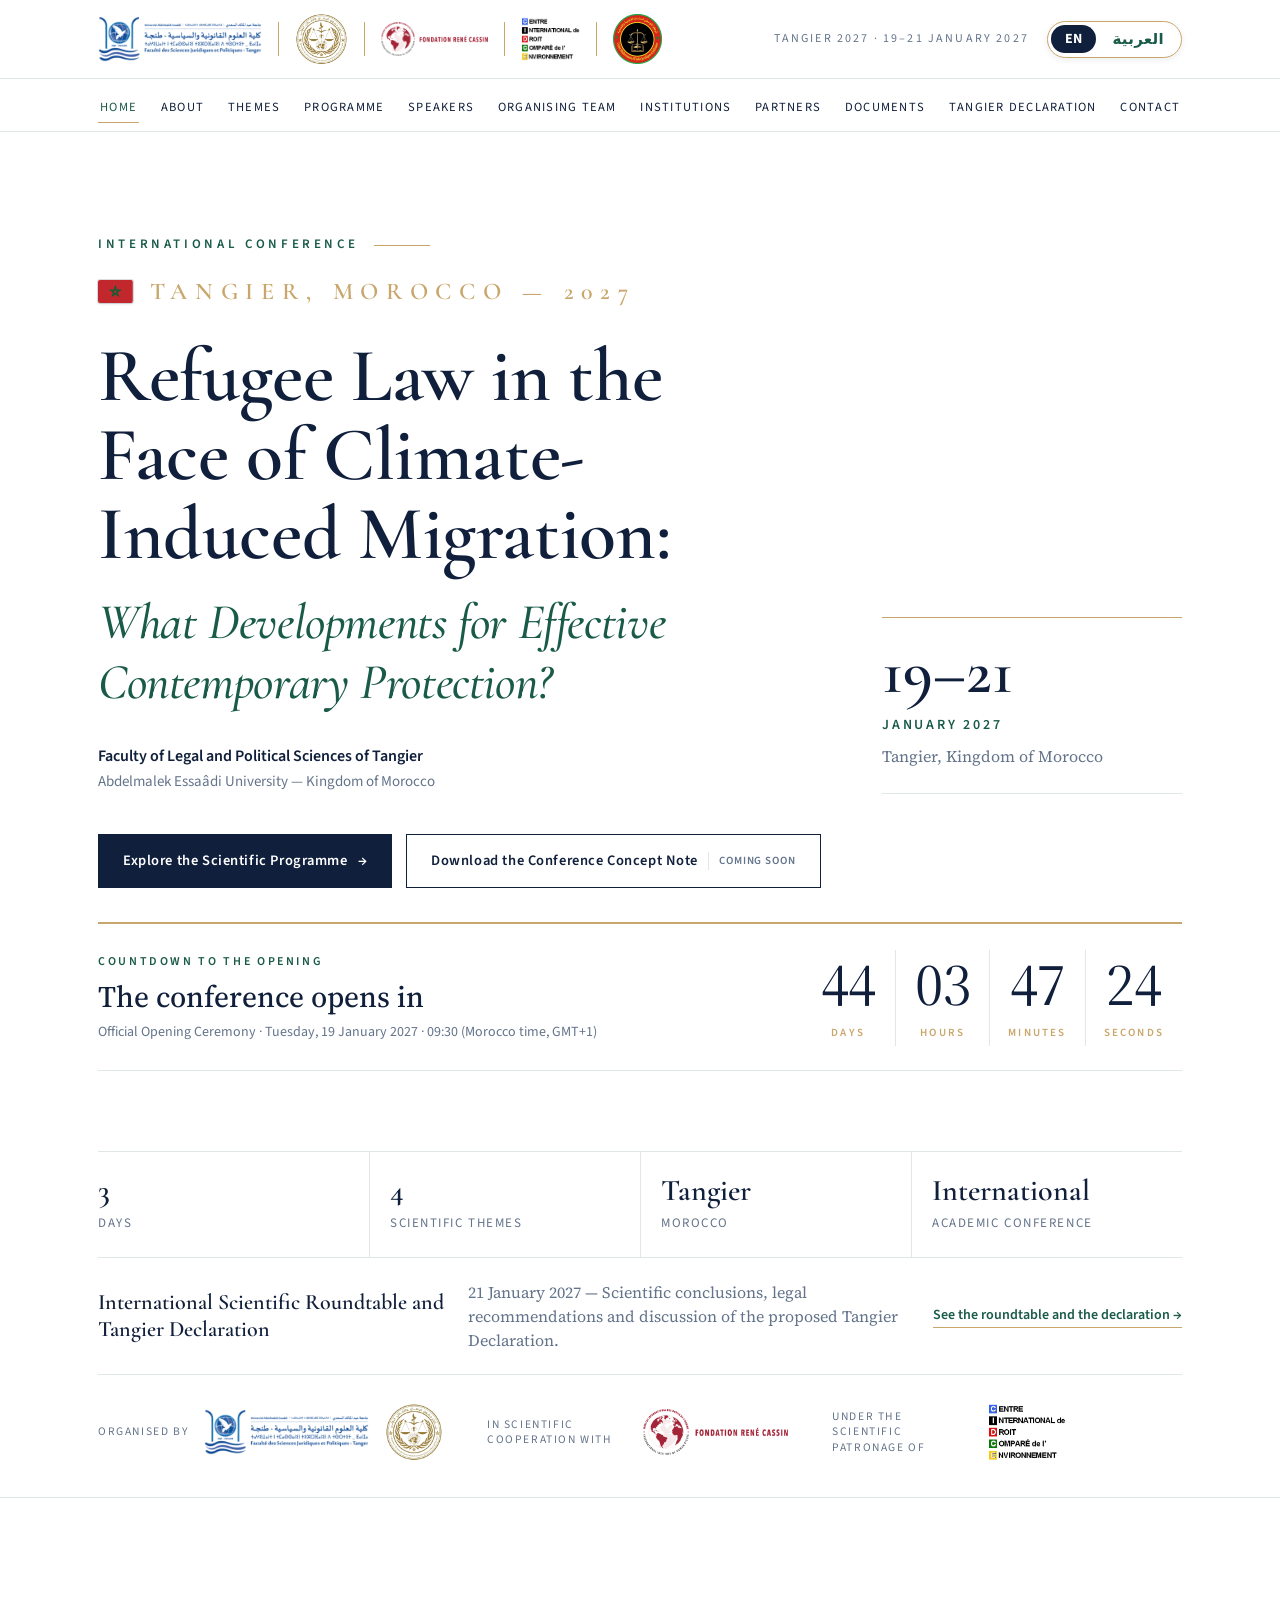
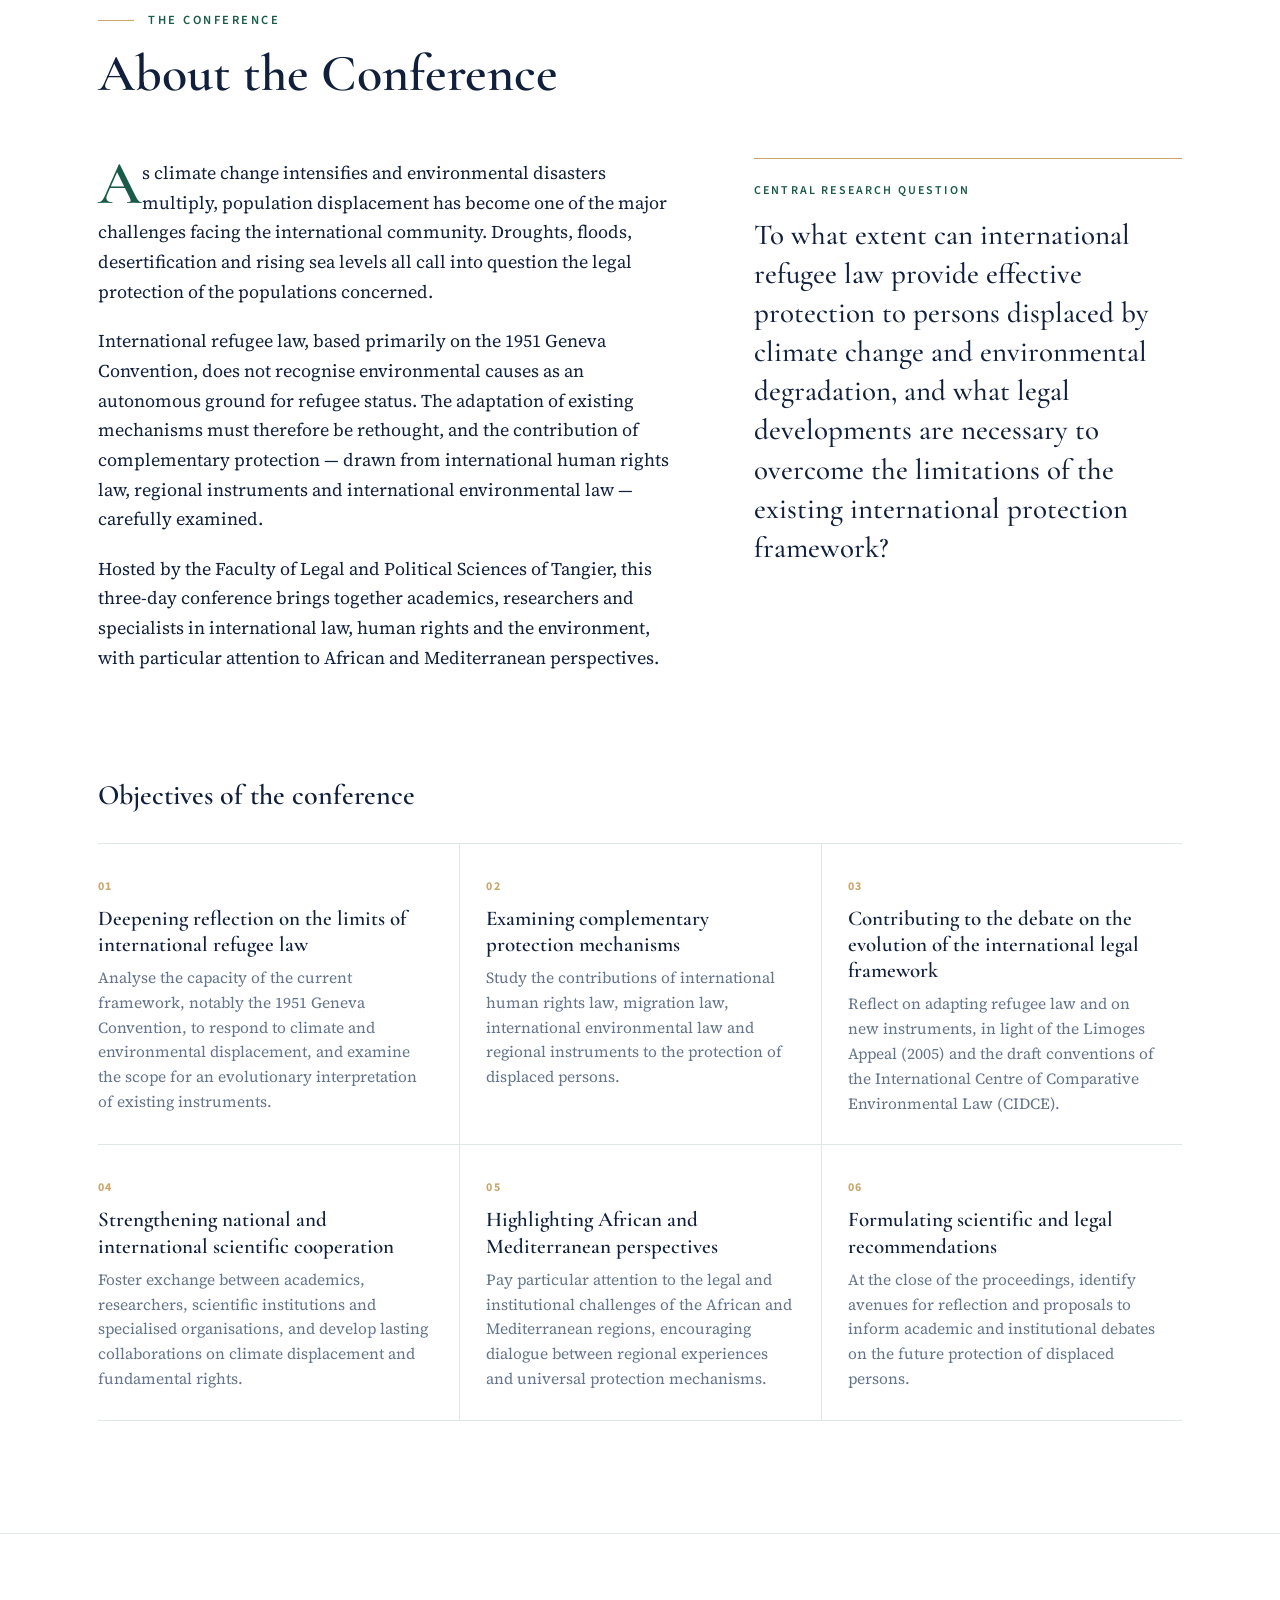
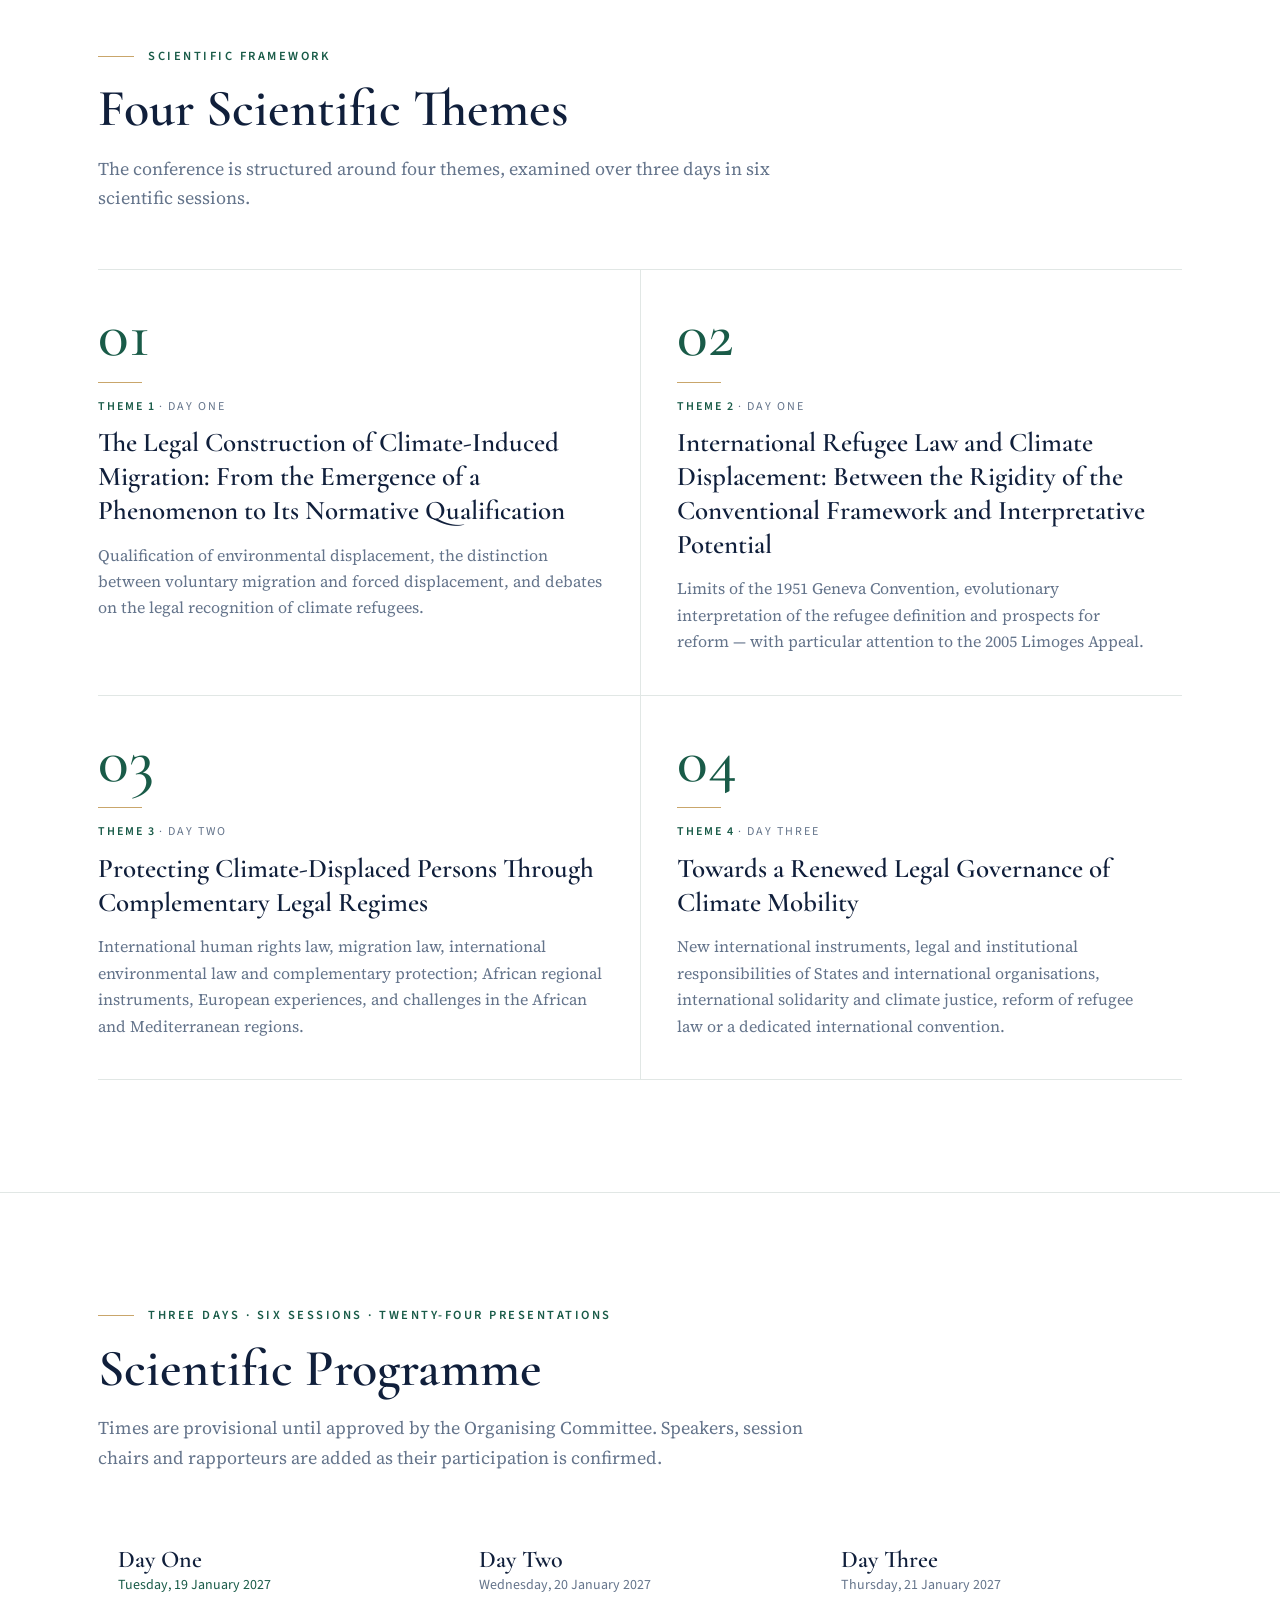
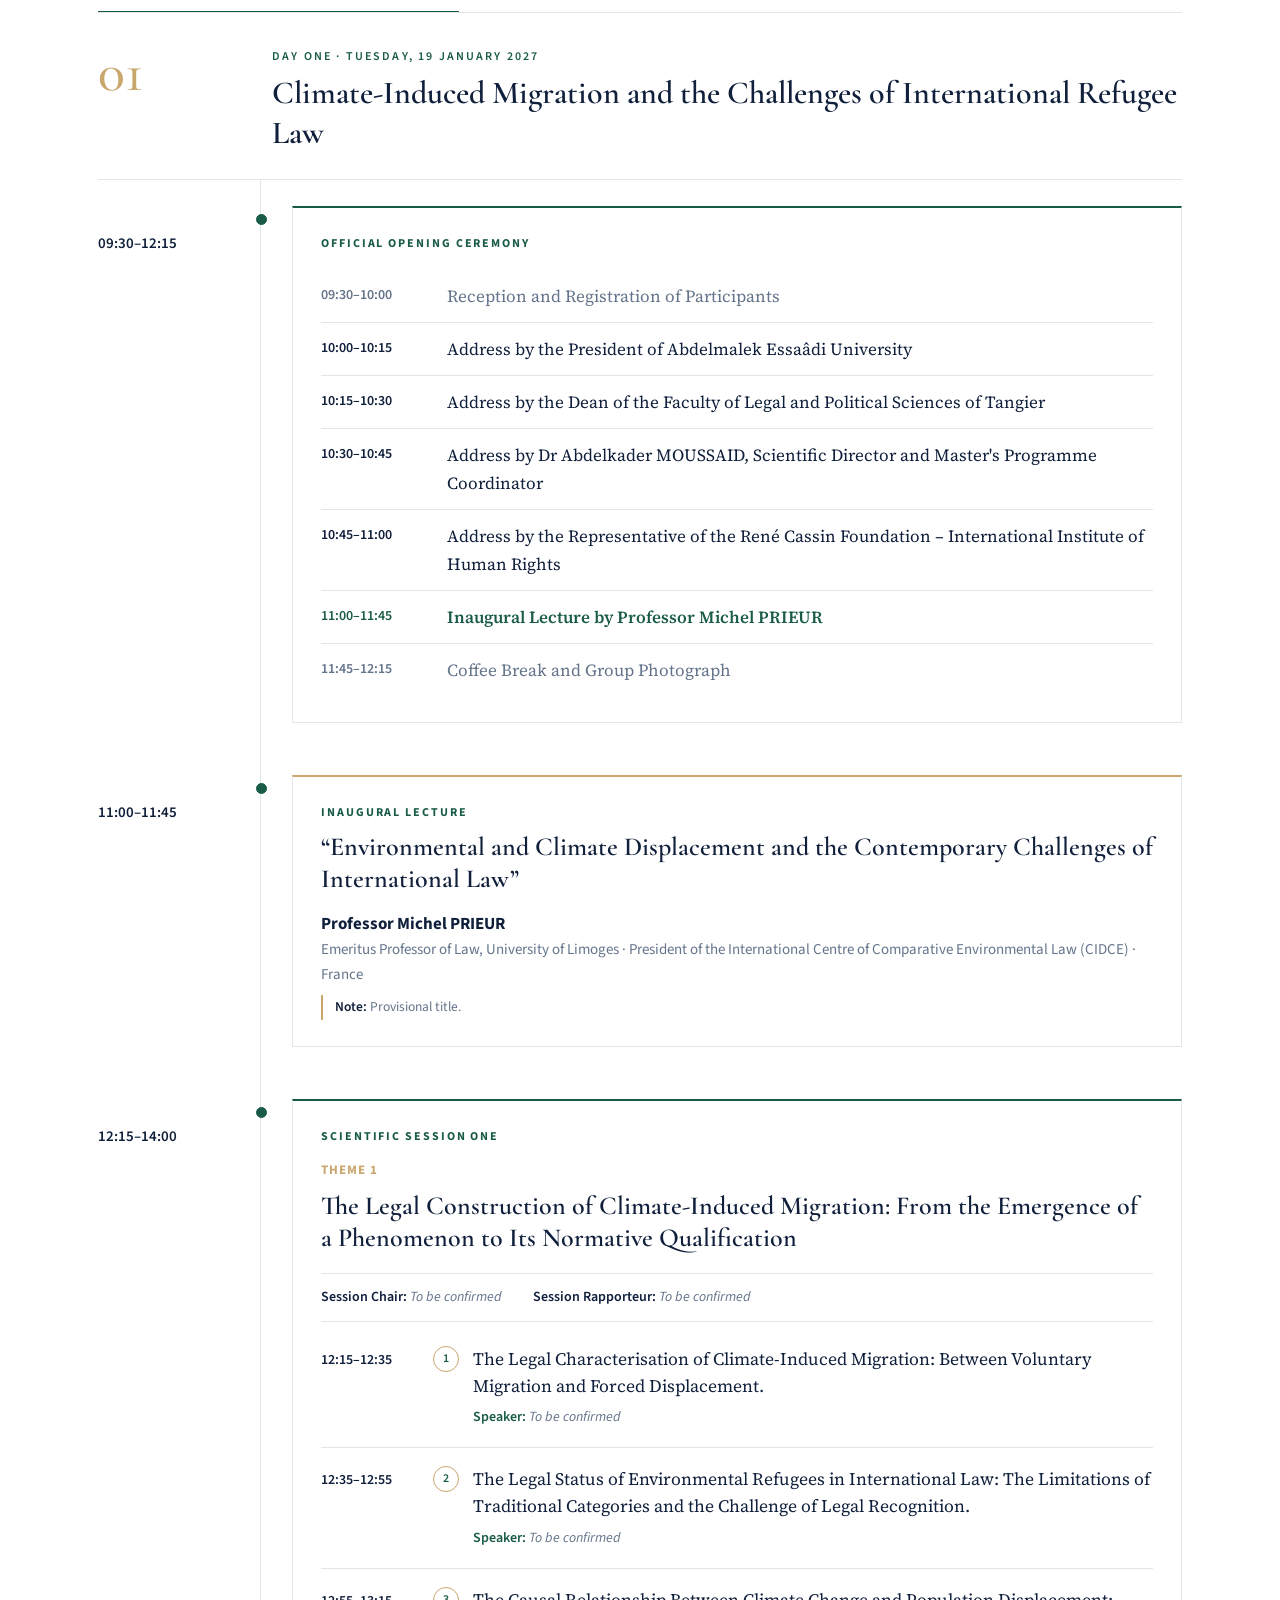
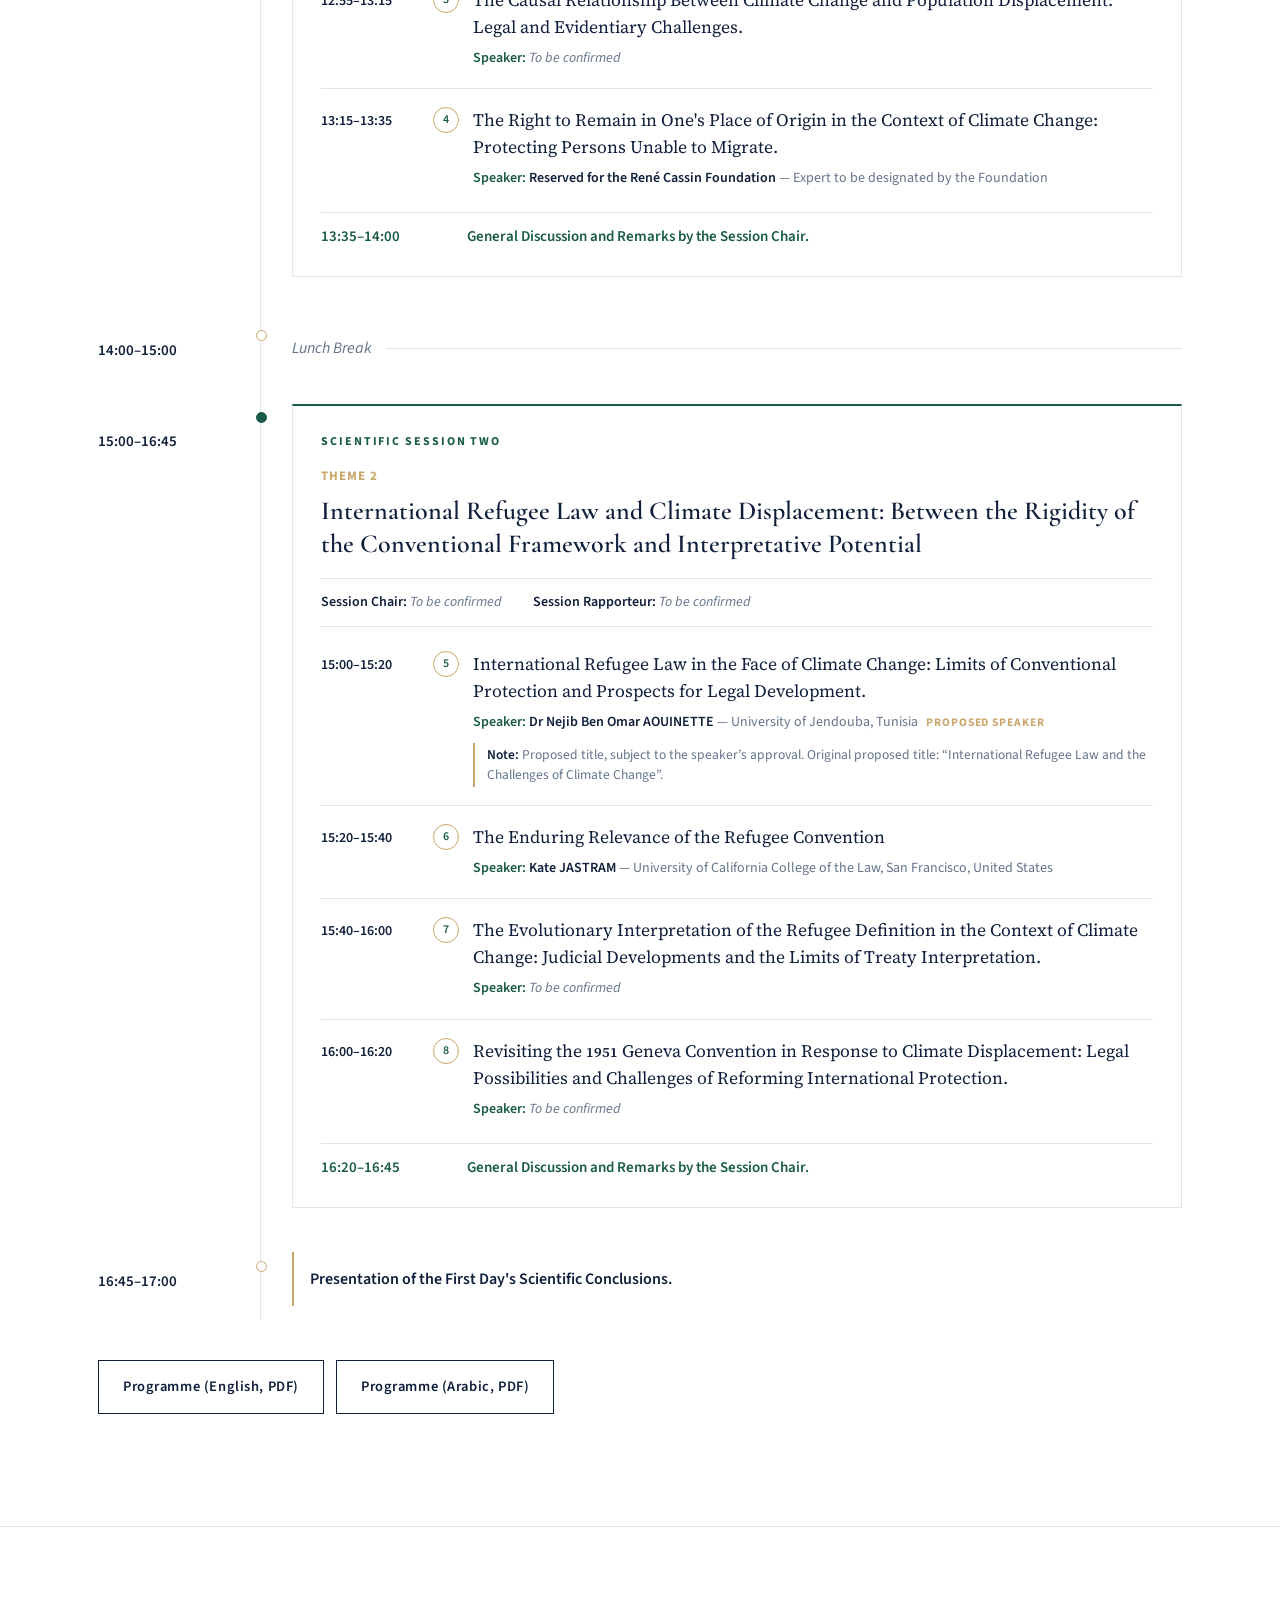
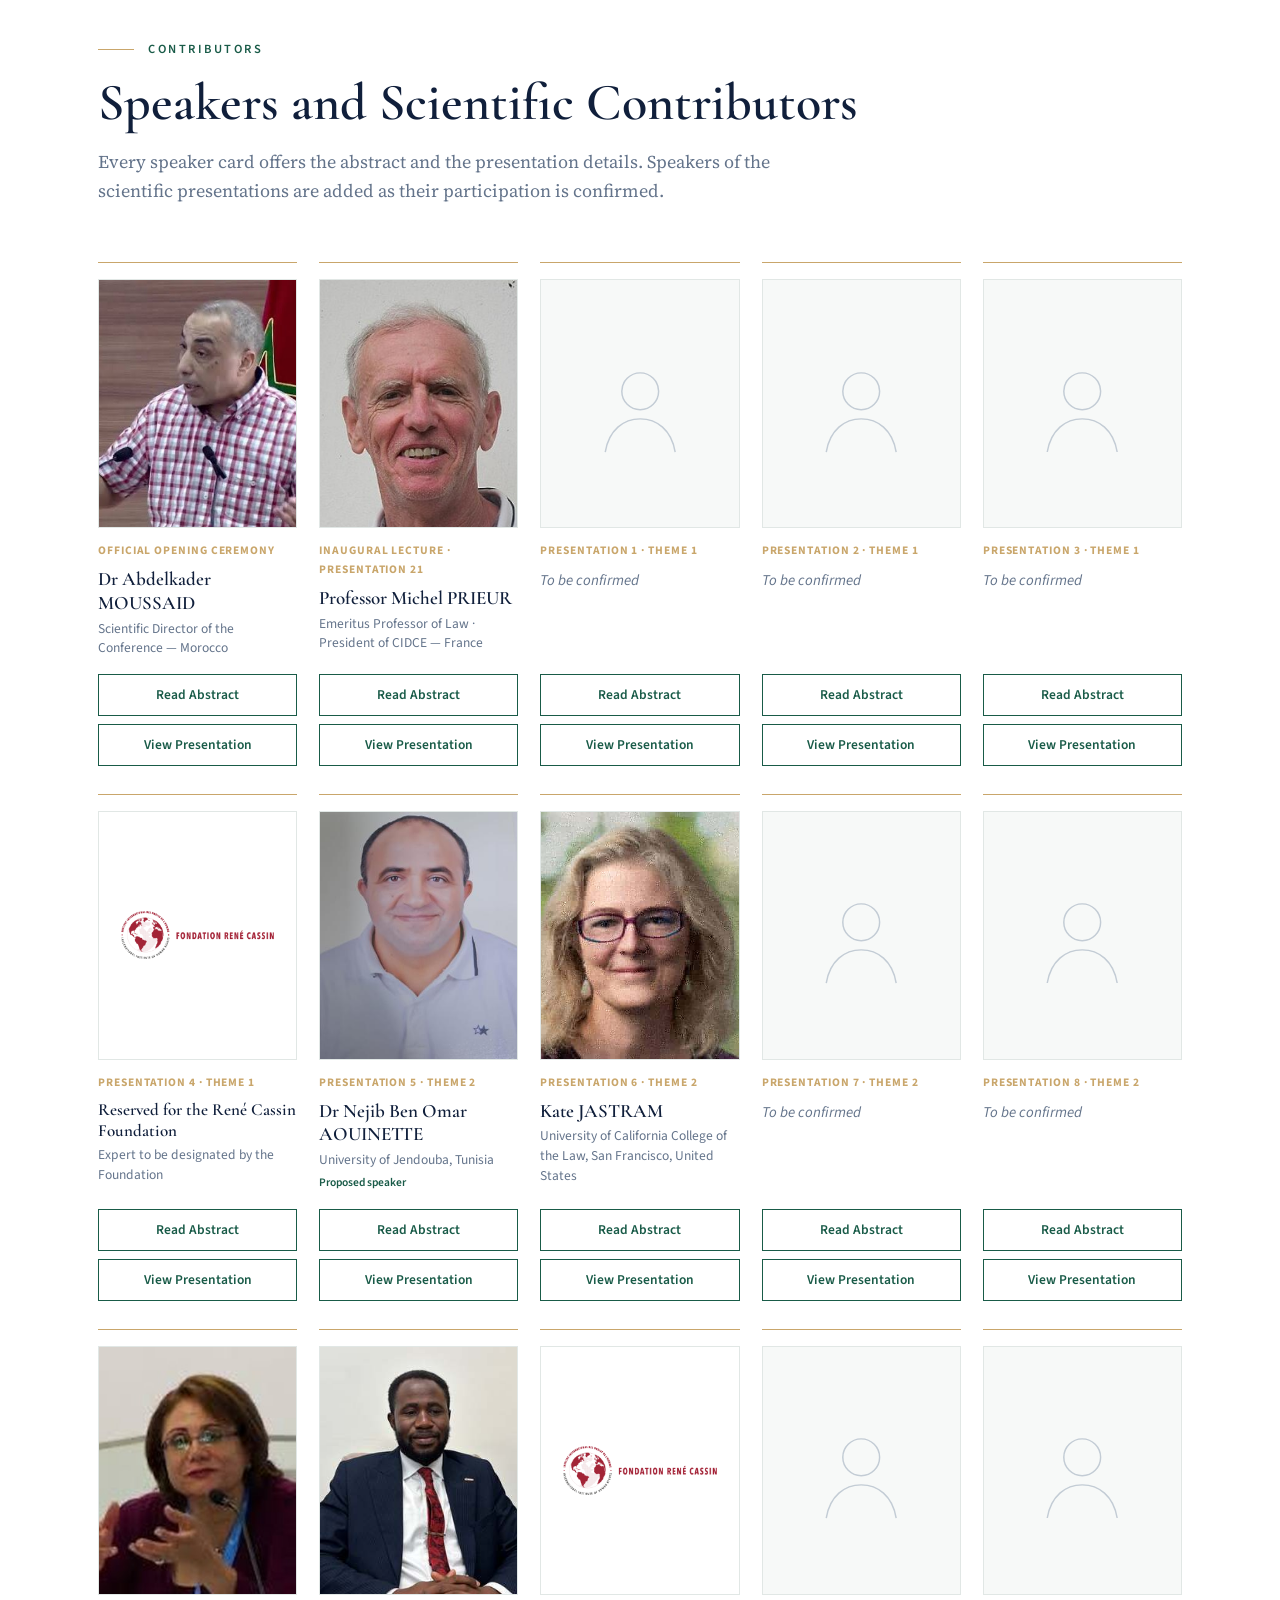
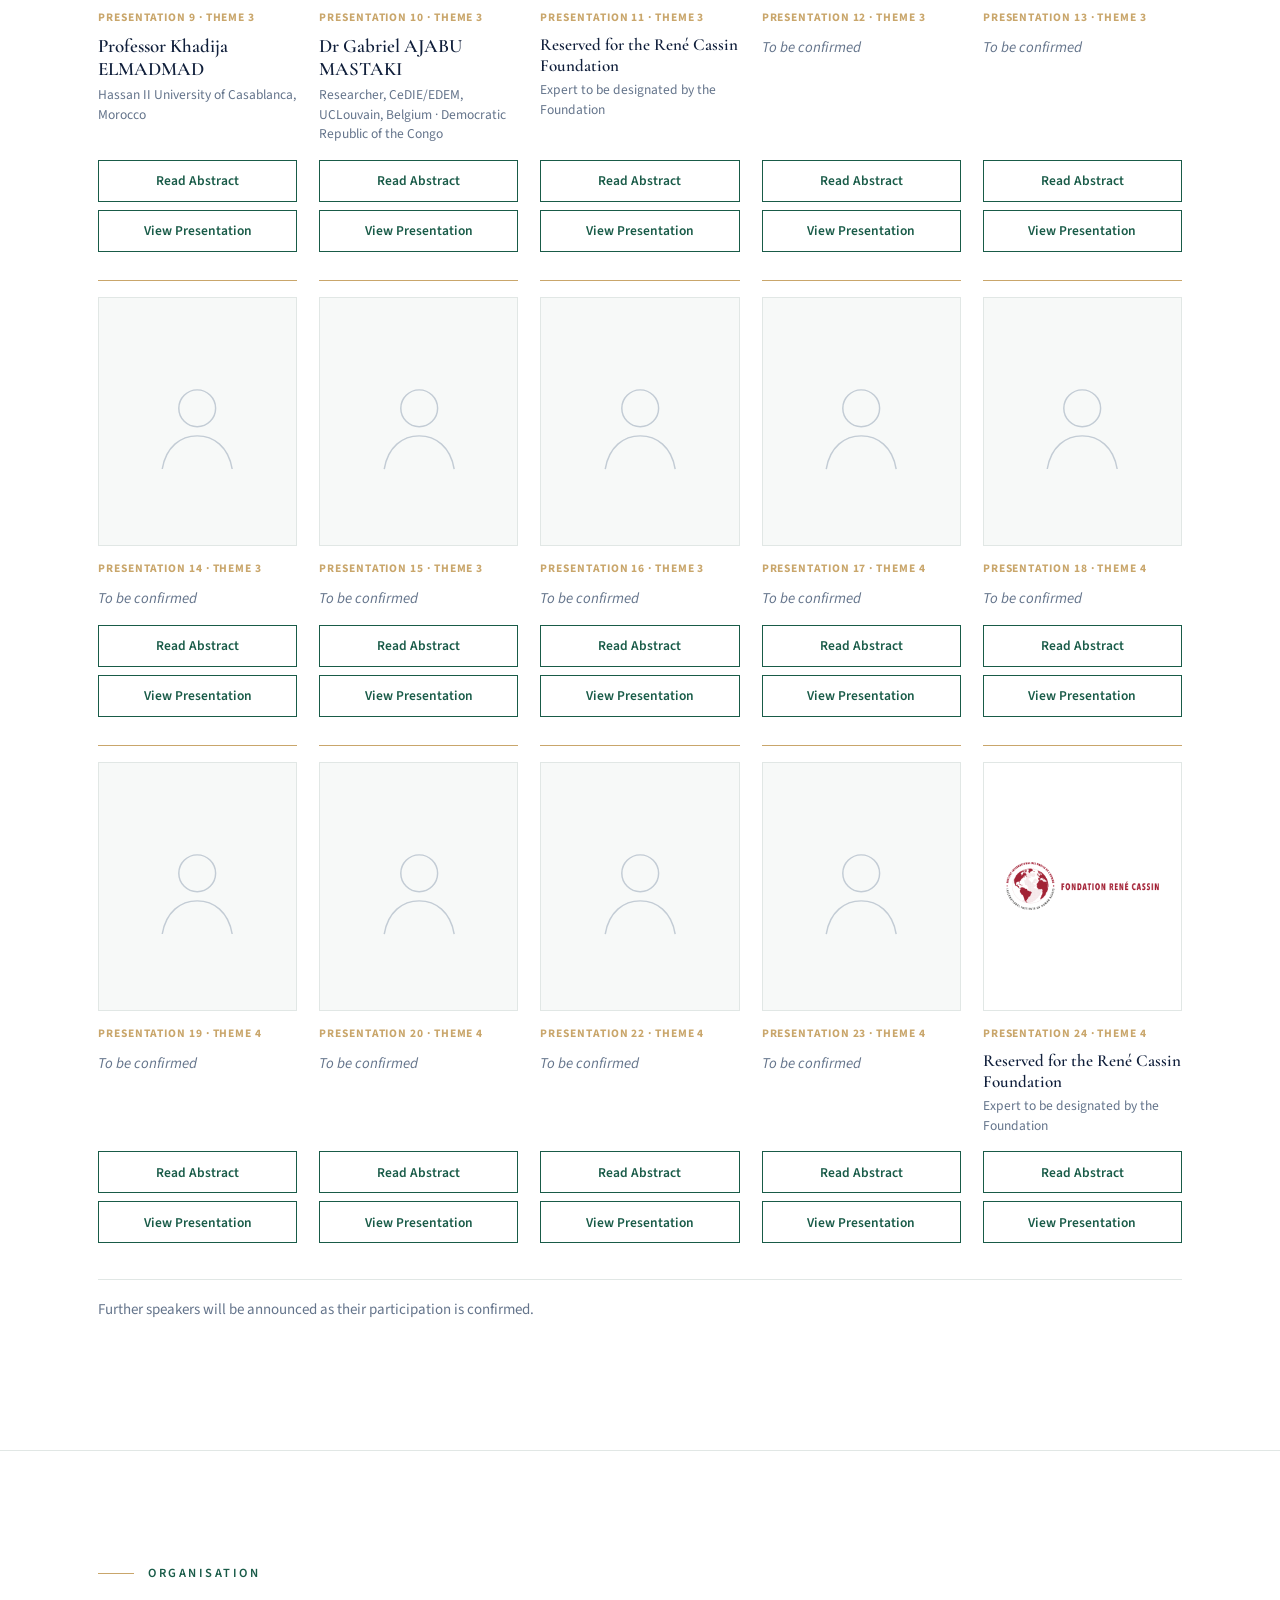
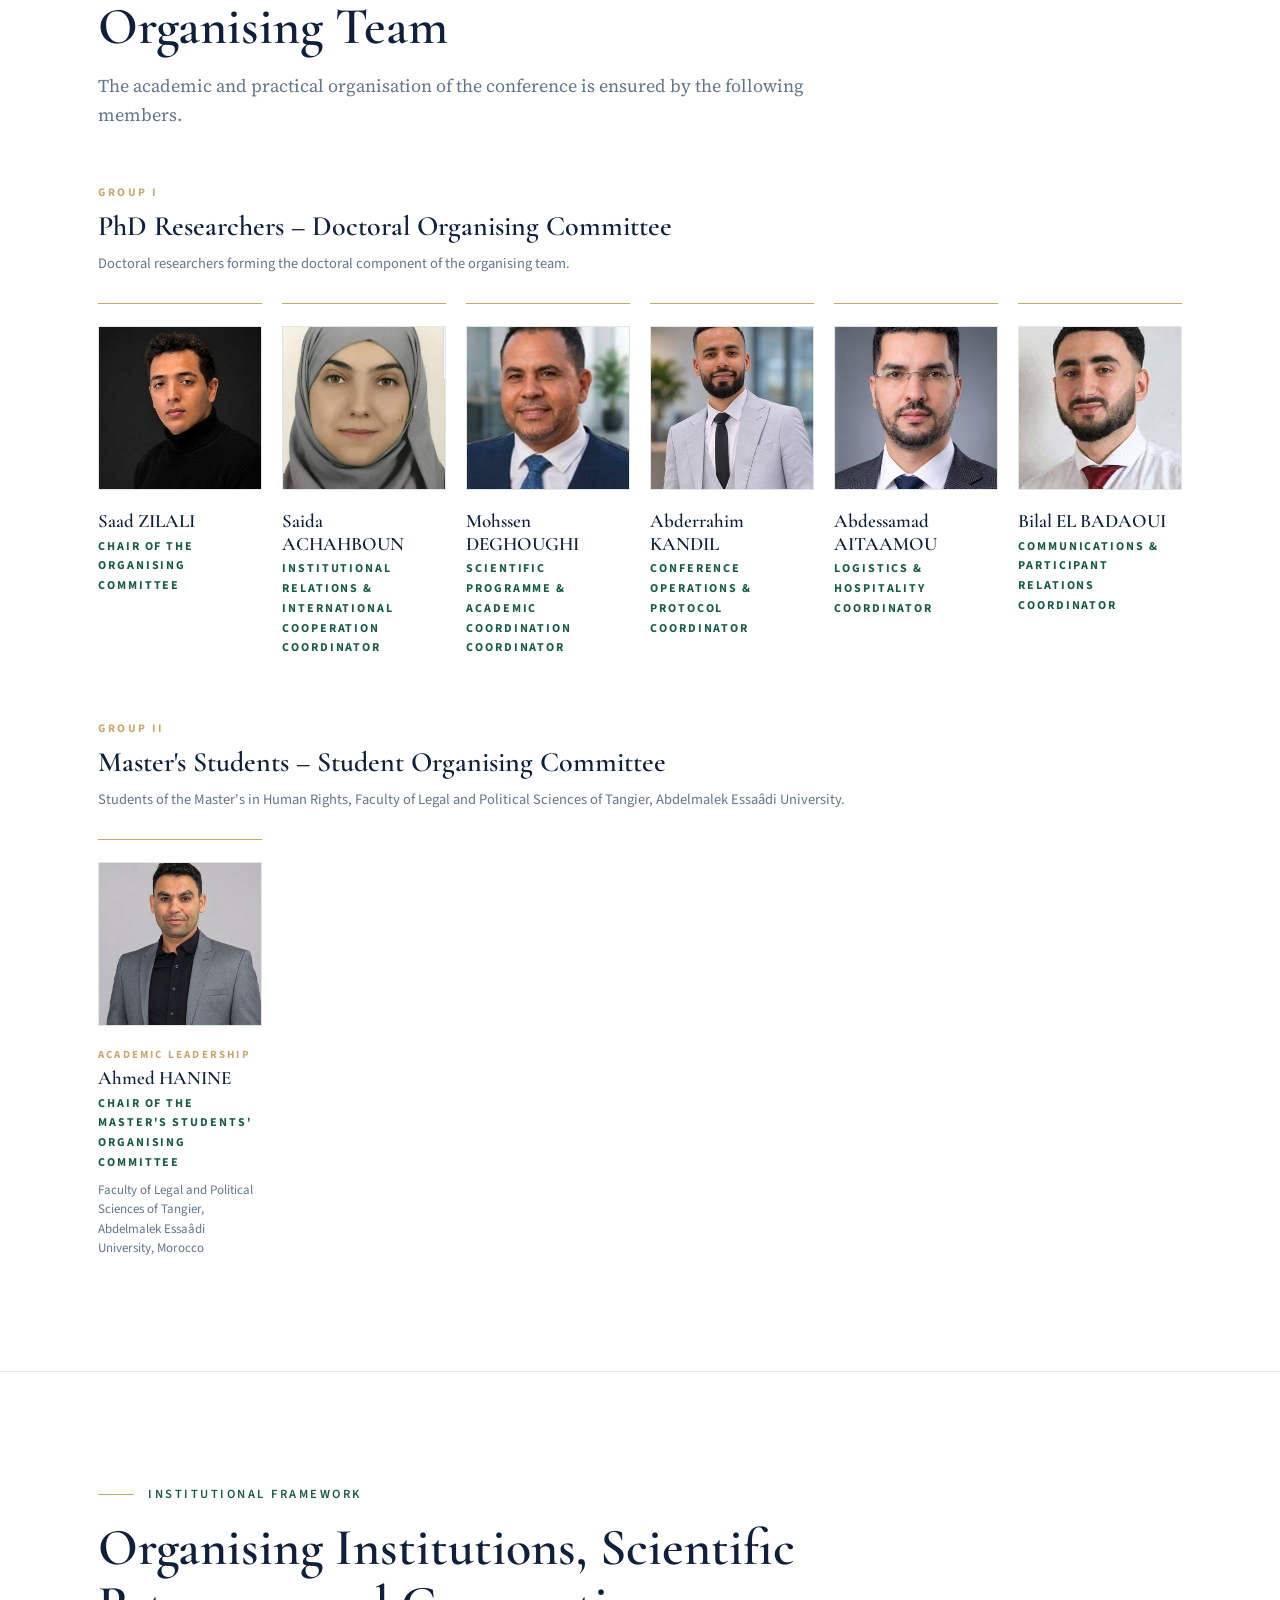
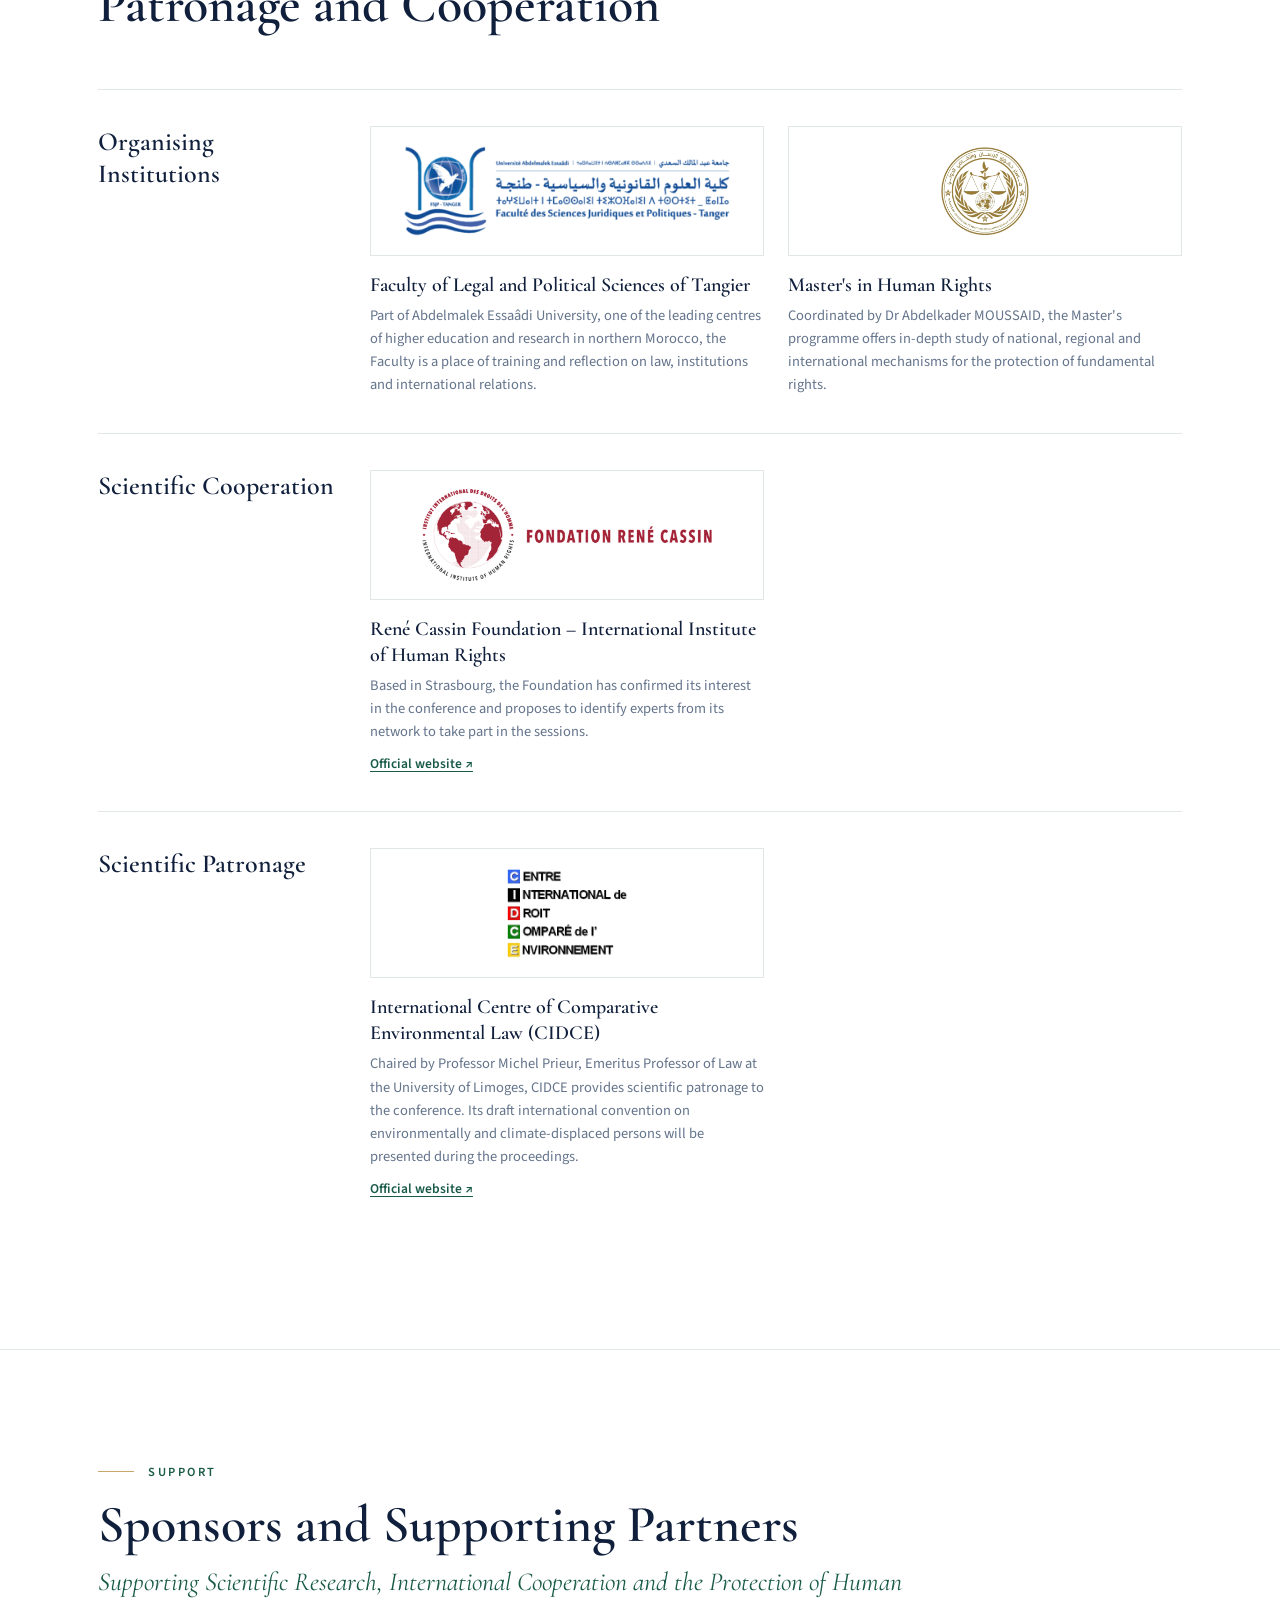
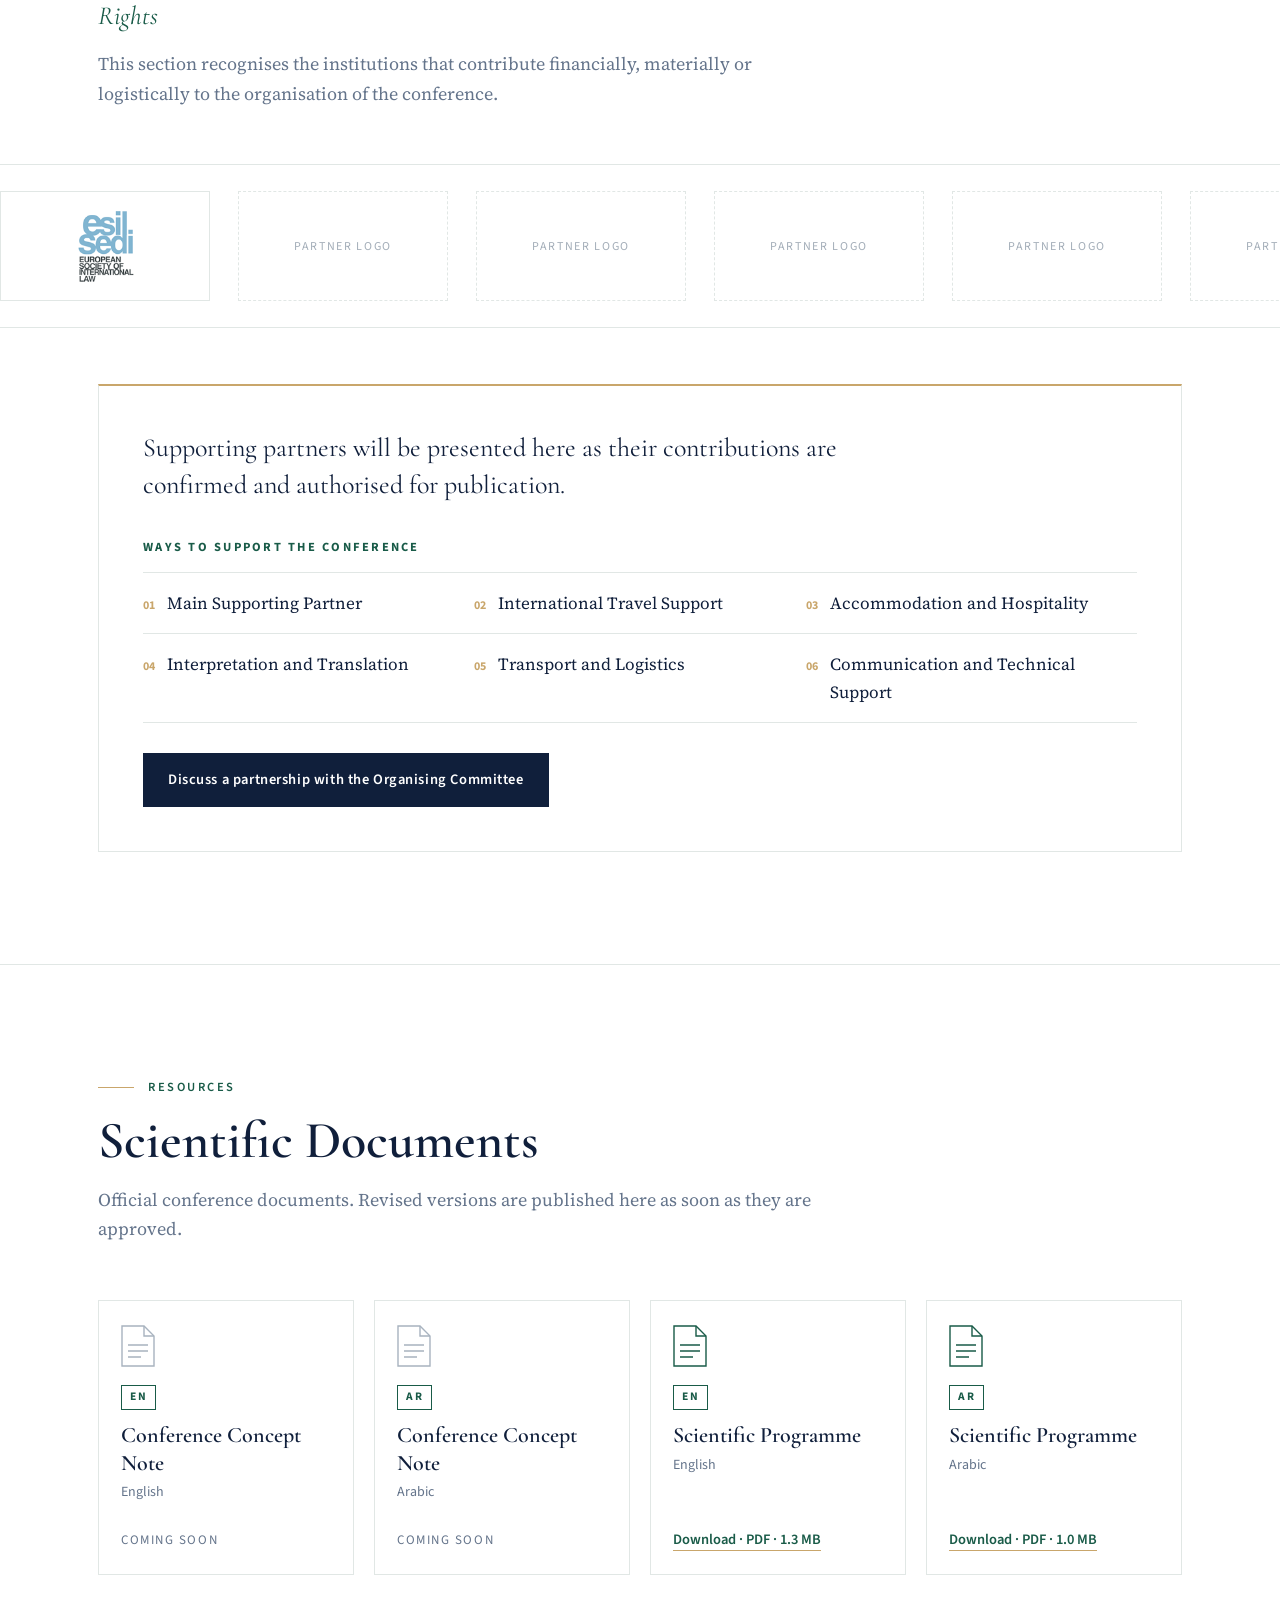
==== index.html @ 8a6862e4 "Header: add Centre Méditerranéen d'Études Juridiques et Judiciaires logo (EN)" ====
<!DOCTYPE html>
<html lang="en" dir="ltr">
<head>
<meta charset="utf-8">
<meta name="viewport" content="width=device-width, initial-scale=1">
<title>Tangier 2027 International Conference | Refugee Law and Climate-Induced Migration</title>
<meta name="description" content="International Conference in Tangier, Morocco, 19–21 January 2027, examining international refugee law, climate-induced displacement, complementary protection and the future of international legal frameworks.">
<link rel="canonical" href="https://tangier2027.github.io/climatedisplacement/">
<link rel="alternate" hreflang="en" href="https://tangier2027.github.io/climatedisplacement/">
<link rel="alternate" hreflang="ar" href="https://tangier2027.github.io/climatedisplacement/ar/">
<link rel="alternate" hreflang="x-default" href="https://tangier2027.github.io/climatedisplacement/">
<meta name="theme-color" content="#FFFFFF">
<link rel="icon" href="assets/img/favicon.svg" type="image/svg+xml">
<link rel="icon" href="assets/img/favicon-32.png" sizes="32x32" type="image/png">
<link rel="apple-touch-icon" href="assets/img/apple-touch-icon.png">
<meta property="og:type" content="website">
<meta property="og:site_name" content="Tangier 2027">
<meta property="og:title" content="Tangier 2027 International Conference | Refugee Law and Climate-Induced Migration">
<meta property="og:description" content="International Conference in Tangier, Morocco, 19–21 January 2027, examining international refugee law, climate-induced displacement, complementary protection and the future of international legal frameworks.">
<meta property="og:url" content="https://tangier2027.github.io/climatedisplacement/">
<meta property="og:image" content="https://tangier2027.github.io/climatedisplacement/assets/img/og-image.png">
<meta property="og:image:width" content="1200">
<meta property="og:image:height" content="630">
<meta property="og:locale" content="en_GB">
<meta name="twitter:card" content="summary_large_image">
<meta name="twitter:title" content="Tangier 2027 International Conference | Refugee Law and Climate-Induced Migration">
<meta name="twitter:description" content="International Conference in Tangier, Morocco, 19–21 January 2027, examining international refugee law, climate-induced displacement, complementary protection and the future of international legal frameworks.">
<meta name="twitter:image" content="https://tangier2027.github.io/climatedisplacement/assets/img/og-image.png">
<link rel="preconnect" href="https://fonts.googleapis.com">
<link rel="preconnect" href="https://fonts.gstatic.com" crossorigin>
<link rel="stylesheet" href="https://fonts.googleapis.com/css2?family=Cormorant+Garamond:ital,wght@0,500;0,600;1,500&family=Source+Serif+4:opsz,wght@8..60,400;8..60,600&family=Source+Sans+3:wght@400;600;700&display=swap">
<link rel="stylesheet" href="assets/css/style.css?v=20261126c">
<script type="application/ld+json">{"@context": "https://schema.org", "@type": "Event", "name": "Refugee Law in the Face of Climate-Induced Migration: What Developments for Effective Contemporary Protection?", "description": "International Conference in Tangier, Morocco, 19–21 January 2027, examining international refugee law, climate-induced displacement, complementary protection and the future of international legal frameworks.", "startDate": "2027-01-19", "endDate": "2027-01-21", "eventStatus": "https://schema.org/EventScheduled", "eventAttendanceMode": "https://schema.org/OfflineEventAttendanceMode", "inLanguage": "en", "location": {"@type": "Place", "name": "Faculty of Legal and Political Sciences of Tangier", "address": {"@type": "PostalAddress", "addressLocality": "Tangier", "addressCountry": "MA"}}, "organizer": {"@type": "Organization", "name": "Faculty of Legal and Political Sciences of Tangier, Abdelmalek Essaâdi University"}, "image": "https://tangier2027.github.io/climatedisplacement/assets/img/og-image.png", "url": "https://tangier2027.github.io/climatedisplacement/"}</script>
</head>
<body>
<a class="skip" href="#main">Skip to content</a>
<header class="site-header">
  <div class="wrap">
    <div class="hdr-top"><a class="hdr-logos" href="#home" aria-label="Faculty of Legal and Political Sciences of Tangier"><img class="hl-faculty" src="assets/img/logos/faculty.png" alt="Faculty of Legal and Political Sciences of Tangier"><span class="sep" aria-hidden="true"></span><img class="hl-master" src="assets/img/logos/master.png" alt="Master's in Human Rights"><span class="sep" aria-hidden="true"></span><img class="hl-cassin" src="assets/img/logos/rene-cassin.png" alt="René Cassin Foundation – International Institute of Human Rights"><span class="sep" aria-hidden="true"></span><img class="hl-cidce" src="assets/img/logos/cidce.png" alt="International Centre of Comparative Environmental Law (CIDCE)"><span class="sep" aria-hidden="true"></span><img class="hl-cmejj" src="assets/img/logos/cmejj.webp" alt="Centre Méditerranéen d’Études Juridiques et Judiciaires – Morocco" width="196" height="200"></a>
      <div class="hdr-right"><span class="hdr-edition">Tangier 2027 · <span class="tm" dir="ltr">19–21</span> January <span class="tm" dir="ltr">2027</span></span>
        
        <nav class="lang" aria-label="Language"><span aria-current="true">EN</span><span class="bar"></span><a id="lang-switch" class="ar" href="ar/" hreflang="ar" lang="ar">العربية</a>
        </nav>
        <button class="menu-btn" aria-expanded="false" aria-controls="main-nav">Menu
        </button>
      </div>
    </div>
  </div>
  <nav class="nav" id="main-nav" aria-label="Menu">
    <div class="wrap">
      <ul>
        <li><a href="#home" data-sec="home">Home</a>
        </li>
        <li><a href="#about" data-sec="about">About</a>
        </li>
        <li><a href="#themes" data-sec="themes">Themes</a>
        </li>
        <li><a href="#programme" data-sec="programme">Programme</a>
        </li>
        <li><a href="#speakers" data-sec="speakers">Speakers</a>
        </li>
        <li><a href="#committee" data-sec="committee">Organising Team</a>
        </li>
        <li><a href="#institutions" data-sec="institutions">Institutions</a>
        </li>
        <li><a href="#partners" data-sec="partners">Partners</a>
        </li>
        <li><a href="#documents" data-sec="documents">Documents</a>
        </li>
        <li><a href="#declaration" data-sec="declaration">Tangier Declaration</a>
        </li>
        <li><a href="#contact" data-sec="contact">Contact</a>
        </li>
      </ul>
    </div>
  </nav>
</header>
<main id="main">

  <!-- ===================== HOME — hero, key facts, institutional logos ===================== -->
  <section id="home" class="hero" aria-labelledby="hero-title">
    <div class="wrap">
      <div class="hero-grid">
        <div> <div class="hero-kicker">International Conference</div>
          <style>
            .hero-edition.with-flag{display:flex;align-items:center;gap:.7em}
            .flag-ma{flex:none;width:1.45em;height:auto;aspect-ratio:3/2;border-radius:2px;box-shadow:0 0 0 1px rgba(16,31,59,.14),0 1px 3px rgba(16,31,59,.12)}
            @media (max-width:560px){.hero-edition.with-flag{letter-spacing:.14em;font-size:15px;gap:.6em}}
            @media (max-width:350px){.hero-edition.with-flag{letter-spacing:.08em;font-size:14px}}
          </style>
          <div class="hero-edition with-flag"><svg class="flag-ma" viewBox="0 0 90 60" role="img" aria-label="Flag of Morocco"><rect width="90" height="60" fill="#C1272D"/><path d="M45.00 16.50 L52.94 40.92 L32.16 25.83 L57.84 25.83 L37.06 40.92 Z" fill="none" stroke="#006233" stroke-width="2.6" stroke-linejoin="miter"/></svg><span>Tangier, Morocco&nbsp;—&nbsp;<span class="tm" dir="ltr">2027</span></span>
          </div>
          <h1 id="hero-title">Refugee Law in the Face of Climate-Induced Migration: <span class="sub">What Developments for Effective Contemporary Protection?</span>
          </h1>
          <p class="hero-inst"><strong>Faculty of Legal and Political Sciences of Tangier</strong>Abdelmalek Essaâdi University — Kingdom of Morocco
          </p>
        </div>
        <aside class="hero-date" aria-label="Dates">
          <div class="d"><span class="tm" dir="ltr">19–21</span>
          </div>
          <div class="m">January <span class="tm" dir="ltr">2027</span>
          </div>
          <div class="p">Tangier, Kingdom of Morocco
          </div>
        </aside>
      </div>
      <div class="hero-cta"><a class="btn btn-primary" href="#programme">Explore the Scientific Programme <span class="arr" aria-hidden="true">→</span></a><a class="btn btn-ghost" href="#documents">Download the Conference Concept Note<span class="badge">Coming soon</span></a>
      </div>
      <section class="cd" id="countdown" aria-labelledby="cd-title">
        <style>
          .cd{margin:34px 0 8px;border-top:2px solid var(--gold);border-bottom:1px solid var(--line);padding:26px 0 24px;display:grid;grid-template-columns:minmax(200px,1fr) auto;gap:18px 40px;align-items:center}
          .cd-k{font-family:var(--sans);font-size:12px;letter-spacing:.22em;text-transform:uppercase;color:var(--green);font-weight:600;margin:0 0 8px}
          .cd-t{font-size:clamp(22px,2.6vw,30px);line-height:1.2;margin:0 0 6px;color:var(--navy);font-weight:500}
          .cd-s{font-family:var(--sans);font-size:14px;color:var(--slate);margin:0}
          .cd-g{display:flex;align-items:stretch;gap:0;margin:0;padding:0;list-style:none}
          .cd-u{min-width:94px;text-align:center;padding:4px 18px;border-inline-start:1px solid var(--line)}
          .cd-u:first-child{border-inline-start:0}
          .cd-n{display:block;font-size:clamp(40px,5vw,60px);line-height:1;color:var(--navy);font-variant-numeric:tabular-nums;font-feature-settings:"tnum" 1,"lnum" 1;letter-spacing:-.01em}
          .cd-l{display:block;margin-top:10px;font-family:var(--sans);font-size:11px;letter-spacing:.2em;text-transform:uppercase;color:var(--gold);font-weight:600}
          .cd-n.tick{animation:cdTick .45s ease}
          @keyframes cdTick{from{opacity:.35;transform:translateY(-3px)}to{opacity:1;transform:none}}
          .cd.done .cd-g{display:none}
          .cd .sr{position:absolute;width:1px;height:1px;overflow:hidden;clip:rect(0 0 0 0);white-space:nowrap}
          @media (prefers-reduced-motion:reduce){.cd-n.tick{animation:none}}
          @media (max-width:860px){.cd{grid-template-columns:1fr}.cd-g{justify-content:space-between}.cd-u{min-width:0;flex:1;padding:4px 6px}}
          @media (max-width:420px){.cd-l{letter-spacing:.1em;font-size:10px}}
        </style>
        <div>
          <p class="cd-k" id="cd-k">Countdown to the opening</p>
          <h2 class="cd-t" id="cd-title">The conference opens in</h2>
          <p class="cd-s" id="cd-s">Official Opening Ceremony · Tuesday, 19 January 2027 · 09:30 (Morocco time, GMT+1)</p>
        </div>
        <ol class="cd-g" aria-hidden="true">
          <li class="cd-u"><span class="cd-n" data-u="d">--</span><span class="cd-l">Days</span></li>
          <li class="cd-u"><span class="cd-n" data-u="h">--</span><span class="cd-l">Hours</span></li>
          <li class="cd-u"><span class="cd-n" data-u="m">--</span><span class="cd-l">Minutes</span></li>
          <li class="cd-u"><span class="cd-n" data-u="s">--</span><span class="cd-l">Seconds</span></li>
        </ol>
        <p class="sr" id="cd-sr" aria-live="polite"></p>
        <script>
        (function(){
          var START=Date.UTC(2027,0,19,8,30,0), END=Date.UTC(2027,0,21,16,0,0);
          var root=document.getElementById('countdown'); if(!root) return;
          var el={}; root.querySelectorAll('.cd-n').forEach(function(n){el[n.getAttribute('data-u')]=n;});
          var sr=document.getElementById('cd-sr'), lastMin=-1, timer;
          function pad(n){return n<10?'0'+n:''+n;}
          function set(k,v){var n=el[k]; if(n.textContent!==v){n.textContent=v;n.classList.remove('tick');void n.offsetWidth;n.classList.add('tick');}}
          function finish(k,t,s){root.classList.add('done');document.getElementById('cd-k').textContent=k;document.getElementById('cd-title').textContent=t;document.getElementById('cd-s').textContent=s;}
          function tick(){
            var now=Date.now(), diff=START-now;
            if(diff<=0){
              clearInterval(timer);
              if(now<END) finish('Now taking place','The conference is in progress','19–21 January 2027 · Faculty of Legal and Political Sciences of Tangier');
              else finish('Tangier 2027','The conference has concluded','Thank you to all speakers, participants and partners.');
              return;
            }
            var s=Math.floor(diff/1000), d=Math.floor(s/86400), h=Math.floor(s%86400/3600), m=Math.floor(s%3600/60), sec=s%60;
            set('d',String(d)); set('h',pad(h)); set('m',pad(m)); set('s',pad(sec));
            if(m!==lastMin){lastMin=m; sr.textContent=d+' days, '+h+' hours and '+m+' minutes until the opening of the conference.';}
          }
          tick(); timer=setInterval(tick,1000);
          document.addEventListener('visibilitychange',function(){if(!document.hidden) tick();});
        })();
        </script>
      </section>
      <div class="facts"> <div><b><span class="tm" dir="ltr">3</span></b><span>Days</span></div>
        <div><b><span class="tm" dir="ltr">4</span></b><span>Scientific themes</span>
        </div>
        <div><b>Tangier</b><span>Morocco</span>
        </div>
        <div><b>International</b><span>Academic conference</span>
        </div>
      </div><a class="home-rt" href="#declaration"><span class="home-rt-t">International Scientific Roundtable and Tangier Declaration</span><span class="home-rt-x"><span class="tm" dir="ltr">21</span> January <span class="tm" dir="ltr">2027</span> — Scientific conclusions, legal recommendations and discussion of the proposed Tangier Declaration.</span><span class="home-rt-l">See the roundtable and the declaration <span class="arr" aria-hidden="true">→</span></span></a>
      <div class="strip" aria-label="Institutions"> <div class="grp"><span class="lbl">Organised by</span><img class="" src="assets/img/logos/faculty.png" alt="Faculty of Legal and Political Sciences of Tangier"><img class="sq" src="assets/img/logos/master.png" alt="Master's in Human Rights"></div>
        <div class="grp"><span class="lbl">In scientific cooperation with</span><img class="" src="assets/img/logos/rene-cassin.png" alt="René Cassin Foundation – International Institute of Human Rights">
        </div>
        <div class="grp"><span class="lbl">Under the scientific patronage of</span><img class="sq" src="assets/img/logos/cidce.png" alt="International Centre of Comparative Environmental Law (CIDCE)">
        </div>
      </div>
    </div>
  </section>

  <!-- ===================== ABOUT THE CONFERENCE ===================== -->
  <section id="about" class="sec" aria-labelledby="about-title">
    <div class="wrap">
      <div class="sec-head">
        <p class="kicker"><span>The Conference</span>
        </p>
        <h2 class="sec-title" id="about-title">About the Conference
        </h2>
      </div>
      <div class="about-grid">
        <div class="about-text">
          <p>As climate change intensifies and environmental disasters multiply, population displacement has become one of the major challenges facing the international community. Droughts, floods, desertification and rising sea levels all call into question the legal protection of the populations concerned.
          </p>
          <p>International refugee law, based primarily on the <span class="tm" dir="ltr">1951</span> Geneva Convention, does not recognise environmental causes as an autonomous ground for refugee status. The adaptation of existing mechanisms must therefore be rethought, and the contribution of complementary protection — drawn from international human rights law, regional instruments and international environmental law — carefully examined.
          </p>
          <p>Hosted by the Faculty of Legal and Political Sciences of Tangier, this three-day conference brings together academics, researchers and specialists in international law, human rights and the environment, with particular attention to African and Mediterranean perspectives.
          </p>
        </div>
        <aside class="question">
          <div class="lbl">Central research question
          </div>
          <blockquote>To what extent can international refugee law provide effective protection to persons displaced by climate change and environmental degradation, and what legal developments are necessary to overcome the limitations of the existing international protection framework?
          </blockquote>
        </aside>
      </div>
      <div class="objectives">
        <h3>Objectives of the conference
        </h3>
        <div class="obj-grid">
          <div class="obj"><span class="n">01</span>
            <h4>Deepening reflection on the limits of international refugee law
            </h4>
            <p>Analyse the capacity of the current framework, notably the <span class="tm" dir="ltr">1951</span> Geneva Convention, to respond to climate and environmental displacement, and examine the scope for an evolutionary interpretation of existing instruments.
            </p>
          </div>
          <div class="obj"><span class="n">02</span>
            <h4>Examining complementary protection mechanisms
            </h4>
            <p>Study the contributions of international human rights law, migration law, international environmental law and regional instruments to the protection of displaced persons.
            </p>
          </div>
          <div class="obj"><span class="n">03</span>
            <h4>Contributing to the debate on the evolution of the international legal framework
            </h4>
            <p>Reflect on adapting refugee law and on new instruments, in light of the Limoges Appeal (<span class="tm" dir="ltr">2005</span>) and the draft conventions of the International Centre of Comparative Environmental Law (CIDCE).
            </p>
          </div>
          <div class="obj"><span class="n">04</span>
            <h4>Strengthening national and international scientific cooperation
            </h4>
            <p>Foster exchange between academics, researchers, scientific institutions and specialised organisations, and develop lasting collaborations on climate displacement and fundamental rights.
            </p>
          </div>
          <div class="obj"><span class="n">05</span>
            <h4>Highlighting African and Mediterranean perspectives
            </h4>
            <p>Pay particular attention to the legal and institutional challenges of the African and Mediterranean regions, encouraging dialogue between regional experiences and universal protection mechanisms.
            </p>
          </div>
          <div class="obj"><span class="n">06</span>
            <h4>Formulating scientific and legal recommendations
            </h4>
            <p>At the close of the proceedings, identify avenues for reflection and proposals to inform academic and institutional debates on the future protection of displaced persons.
            </p>
          </div>
        </div>
      </div>
    </div>
  </section>

  <!-- ===================== FOUR SCIENTIFIC THEMES ===================== -->
  <section id="themes" class="sec" aria-labelledby="themes-title">
    <div class="wrap">
      <div class="sec-head">
        <p class="kicker"><span>Scientific Framework</span>
        </p>
        <h2 class="sec-title" id="themes-title">Four Scientific Themes
        </h2>
        <p class="sec-intro">The conference is structured around four themes, examined over three days in six scientific sessions.
        </p>
      </div>
      <div class="themes-grid">
        <article class="theme">
          <div class="num" aria-hidden="true">01
          </div>
          <div class="meta">Theme 1 <i>· Day One</i>
          </div>
          <h3>The Legal Construction of Climate-Induced Migration: From the Emergence of a Phenomenon to Its Normative Qualification
          </h3>
          <p>Qualification of environmental displacement, the distinction between voluntary migration and forced displacement, and debates on the legal recognition of climate refugees.
          </p>
        </article>
        <article class="theme">
          <div class="num" aria-hidden="true">02
          </div>
          <div class="meta">Theme 2 <i>· Day One</i>
          </div>
          <h3>International Refugee Law and Climate Displacement: Between the Rigidity of the Conventional Framework and Interpretative Potential
          </h3>
          <p>Limits of the <span class="tm" dir="ltr">1951</span> Geneva Convention, evolutionary interpretation of the refugee definition and prospects for reform — with particular attention to the <span class="tm" dir="ltr">2005</span> Limoges Appeal.
          </p>
        </article>
        <article class="theme">
          <div class="num" aria-hidden="true">03
          </div>
          <div class="meta">Theme 3 <i>· Day Two</i>
          </div>
          <h3>Protecting Climate-Displaced Persons Through Complementary Legal Regimes
          </h3>
          <p>International human rights law, migration law, international environmental law and complementary protection; African regional instruments, European experiences, and challenges in the African and Mediterranean regions.
          </p>
        </article>
        <article class="theme">
          <div class="num" aria-hidden="true">04
          </div>
          <div class="meta">Theme 4 <i>· Day Three</i>
          </div>
          <h3>Towards a Renewed Legal Governance of Climate Mobility
          </h3>
          <p>New international instruments, legal and institutional responsibilities of States and international organisations, international solidarity and climate justice, reform of refugee law or a dedicated international convention.
          </p>
        </article>
      </div>
    </div>
  </section>

  <!-- ===================== SCIENTIFIC PROGRAMME (3 day tabs) ===================== -->
  <section id="programme" class="sec" aria-labelledby="programme-title">
    <div class="wrap">
      <div class="sec-head">
        <p class="kicker"><span>Three days · Six sessions · Twenty-four presentations</span>
        </p>
        <h2 class="sec-title" id="programme-title">Scientific Programme
        </h2>
        <p class="sec-intro">Times are provisional until approved by the Organising Committee. Speakers, session chairs and rapporteurs are added as their participation is confirmed.
        </p>
      </div>
      <div class="tabs" role="tablist" aria-label="Programme days">
        <button class="tab" role="tab" id="tab-day1" aria-controls="panel-day1" aria-selected="true" tabindex="0"><b>Day One</b><span>Tuesday, <span class="tm" dir="ltr">19</span> January <span class="tm" dir="ltr">2027</span></span>
        </button>
        <button class="tab" role="tab" id="tab-day2" aria-controls="panel-day2" aria-selected="false" tabindex="-1"><b>Day Two</b><span>Wednesday, <span class="tm" dir="ltr">20</span> January <span class="tm" dir="ltr">2027</span></span>
        </button>
        <button class="tab" role="tab" id="tab-day3" aria-controls="panel-day3" aria-selected="false" tabindex="-1"><b>Day Three</b><span>Thursday, <span class="tm" dir="ltr">21</span> January <span class="tm" dir="ltr">2027</span></span>
        </button>
      </div>
      <div class="panel" role="tabpanel" id="panel-day1" aria-labelledby="tab-day1" tabindex="0">
        <div class="day-head"> <div class="no" aria-hidden="true">01</div>
          <div> <div class="theme-l">Day One · Tuesday, <span class="tm" dir="ltr">19</span> January <span class="tm" dir="ltr">2027</span></div>
            <h3>Climate-Induced Migration and the Challenges of International Refugee Law
            </h3>
          </div>
        </div>
        <ol class="tl">
          <li class="k-ceremony">
            <div class="when"><span class="tm" dir="ltr">09:30–12:15</span>
            </div>
            <div class="body">
              <article class="card">
                <div class="tag">Official Opening Ceremony
                </div>
                <ul class="rows">
                  <li class="muted"><span class="tm" dir="ltr">09:30–10:00</span><span>Reception and Registration of Participants</span>
                  </li>
                  <li class=""><span class="tm" dir="ltr">10:00–10:15</span><span>Address by the President of Abdelmalek Essaâdi University</span>
                  </li>
                  <li class=""><span class="tm" dir="ltr">10:15–10:30</span><span>Address by the Dean of the Faculty of Legal and Political Sciences of Tangier</span>
                  </li>
                  <li class=""><span class="tm" dir="ltr">10:30–10:45</span><span>Address by Dr Abdelkader MOUSSAID, Scientific Director and Master's Programme Coordinator</span>
                  </li>
                  <li class=""><span class="tm" dir="ltr">10:45–11:00</span><span>Address by the Representative of the René Cassin Foundation – International Institute of Human Rights</span>
                  </li>
                  <li class="highlight"><span class="tm" dir="ltr">11:00–11:45</span><span>Inaugural Lecture by Professor Michel PRIEUR</span>
                  </li>
                  <li class="muted"><span class="tm" dir="ltr">11:45–12:15</span><span>Coffee Break and Group Photograph</span>
                  </li>
                </ul>
              </article>
            </div>
          </li>
          <li class="k-lecture">
            <div class="when"><span class="tm" dir="ltr">11:00–11:45</span>
            </div>
            <div class="body">
              <article class="card lecture">
                <div class="tag">Inaugural Lecture
                </div>
                <h4>“Environmental and Climate Displacement and the Contemporary Challenges of International Law”
                </h4>
                <div class="who"><b>Professor Michel PRIEUR</b><span>Emeritus Professor of Law, University of Limoges · President of the International Centre of Comparative Environmental Law (CIDCE) · France</span>
                </div>
                <div class="note"><b>Note:</b> Provisional title.
                </div>
              </article>
            </div>
          </li>
          <li class="k-session">
            <div class="when"><span class="tm" dir="ltr">12:15–14:00</span>
            </div>
            <div class="body">
              <article class="card">
                <div class="tag">Scientific Session One
                </div>
                <div class="theme-tag">Theme 1
                </div>
                <h4>The Legal Construction of Climate-Induced Migration: From the Emergence of a Phenomenon to Its Normative Qualification
                </h4>
                <div class="roles"><span><b>Session Chair:</b> <span class="tbc">To be confirmed</span></span><span><b>Session Rapporteur:</b> <span class="tbc">To be confirmed</span></span>
                </div>
                <ol class="talks">
                  <li class="talk"><span class="tm" dir="ltr">12:15–12:35</span><span class="n" aria-hidden="true">1</span>
                    <div> <div class="t">The Legal Characterisation of Climate-Induced Migration: Between Voluntary Migration and Forced Displacement.</div>
                      <div class="who"><b>Speaker:</b> <span class="tbc">To be confirmed</span>
                      </div>
                    </div>
                  </li>
                  <li class="talk"><span class="tm" dir="ltr">12:35–12:55</span><span class="n" aria-hidden="true">2</span>
                    <div> <div class="t">The Legal Status of Environmental Refugees in International Law: The Limitations of Traditional Categories and the Challenge of Legal Recognition.</div>
                      <div class="who"><b>Speaker:</b> <span class="tbc">To be confirmed</span>
                      </div>
                    </div>
                  </li>
                  <li class="talk"><span class="tm" dir="ltr">12:55–13:15</span><span class="n" aria-hidden="true">3</span>
                    <div> <div class="t">The Causal Relationship Between Climate Change and Population Displacement: Legal and Evidentiary Challenges.</div>
                      <div class="who"><b>Speaker:</b> <span class="tbc">To be confirmed</span>
                      </div>
                    </div>
                  </li>
                  <li class="talk"><span class="tm" dir="ltr">13:15–13:35</span><span class="n" aria-hidden="true">4</span>
                    <div> <div class="t">The Right to Remain in One's Place of Origin in the Context of Climate Change: Protecting Persons Unable to Migrate.</div>
                      <div class="who"><b>Speaker:</b> <span class="nm">Reserved for the René Cassin Foundation</span> — Expert to be designated by the Foundation
                      </div>
                    </div>
                  </li>
                </ol>
                <div class="disc"><span class="tm" dir="ltr">13:35–14:00</span><span>General Discussion and Remarks by the Session Chair.</span>
                </div>
              </article>
            </div>
          </li>
          <li class="k-event">
            <div class="when"><span class="tm" dir="ltr">14:00–15:00</span>
            </div>
            <div class="body"> <div class="ev break">Lunch Break</div>
            </div>
          </li>
          <li class="k-session">
            <div class="when"><span class="tm" dir="ltr">15:00–16:45</span>
            </div>
            <div class="body">
              <article class="card">
                <div class="tag">Scientific Session Two
                </div>
                <div class="theme-tag">Theme 2
                </div>
                <h4>International Refugee Law and Climate Displacement: Between the Rigidity of the Conventional Framework and Interpretative Potential
                </h4>
                <div class="roles"><span><b>Session Chair:</b> <span class="tbc">To be confirmed</span></span><span><b>Session Rapporteur:</b> <span class="tbc">To be confirmed</span></span>
                </div>
                <ol class="talks">
                  <li class="talk"><span class="tm" dir="ltr">15:00–15:20</span><span class="n" aria-hidden="true">5</span>
                    <div> <div class="t">International Refugee Law in the Face of Climate Change: Limits of Conventional Protection and Prospects for Legal Development.</div>
                      <div class="who"><b>Speaker:</b> <span class="nm">Dr Nejib Ben Omar AOUINETTE</span> — University of Jendouba, Tunisia<span class="st">Proposed speaker</span>
                      </div>
                      <div class="note"><b>Note:</b> Proposed title, subject to the speaker’s approval. Original proposed title: “International Refugee Law and the Challenges of Climate Change”.
                      </div>
                    </div>
                  </li>
                  <li class="talk"><span class="tm" dir="ltr">15:20–15:40</span><span class="n" aria-hidden="true">6</span>
                    <div> <div class="t">The Enduring Relevance of the Refugee Convention</div>
                      <div class="who"><b>Speaker:</b> <span class="nm">Kate JASTRAM</span> — University of California College of the Law, San Francisco, United States
                      </div>
                    </div>
                  </li>
                  <li class="talk"><span class="tm" dir="ltr">15:40–16:00</span><span class="n" aria-hidden="true">7</span>
                    <div> <div class="t">The Evolutionary Interpretation of the Refugee Definition in the Context of Climate Change: Judicial Developments and the Limits of Treaty Interpretation.</div>
                      <div class="who"><b>Speaker:</b> <span class="tbc">To be confirmed</span>
                      </div>
                    </div>
                  </li>
                  <li class="talk"><span class="tm" dir="ltr">16:00–16:20</span><span class="n" aria-hidden="true">8</span>
                    <div> <div class="t">Revisiting the <span class="tm" dir="ltr">1951</span> Geneva Convention in Response to Climate Displacement: Legal Possibilities and Challenges of Reforming International Protection.</div>
                      <div class="who"><b>Speaker:</b> <span class="tbc">To be confirmed</span>
                      </div>
                    </div>
                  </li>
                </ol>
                <div class="disc"><span class="tm" dir="ltr">16:20–16:45</span><span>General Discussion and Remarks by the Session Chair.</span>
                </div>
              </article>
            </div>
          </li>
          <li class="k-event">
            <div class="when"><span class="tm" dir="ltr">16:45–17:00</span>
            </div>
            <div class="body"> <div class="ev summary">Presentation of the First Day's Scientific Conclusions.</div>
            </div>
          </li>
        </ol>
      </div>
      <div class="panel" role="tabpanel" id="panel-day2" aria-labelledby="tab-day2" hidden="" tabindex="0">
        <div class="day-head"> <div class="no" aria-hidden="true">02</div>
          <div> <div class="theme-l">Day Two · Wednesday, <span class="tm" dir="ltr">20</span> January <span class="tm" dir="ltr">2027</span></div>
            <h3>Complementary Legal Protection and Regional Approaches to Climate Displacement
            </h3>
          </div>
        </div>
        <ol class="tl">
          <li class="k-event">
            <div class="when"><span class="tm" dir="ltr">09:00–09:30</span>
            </div>
            <div class="body"> <div class="ev muted">Reception of Participants</div>
            </div>
          </li>
          <li class="k-session">
            <div class="when"><span class="tm" dir="ltr">09:30–11:15</span>
            </div>
            <div class="body">
              <article class="card">
                <div class="tag">Scientific Session Three
                </div>
                <div class="theme-tag">Theme 3
                </div>
                <h4>Protecting Climate-Displaced Persons Through Complementary Legal Regimes
                </h4>
                <div class="roles"><span><b>Session Chair:</b> <span class="tbc">To be confirmed</span></span><span><b>Session Rapporteur:</b> <span class="tbc">To be confirmed</span></span>
                </div>
                <ol class="talks">
                  <li class="talk"><span class="tm" dir="ltr">09:30–09:50</span><span class="n" aria-hidden="true">9</span>
                    <div> <div class="t">Title to be confirmed</div>
                      <div class="who"><b>Speaker:</b> <span class="nm">Professor Khadija ELMADMAD</span> — Hassan II University of Casablanca, Morocco
                      </div>
                    </div>
                  </li>
                  <li class="talk"><span class="tm" dir="ltr">09:50–10:10</span><span class="n" aria-hidden="true">10</span>
                    <div> <div class="t">The <span class="tm" dir="ltr">1969</span> Organization of African Unity Refugee Convention and the Potential Application of the Expanded Refugee Definition to Environmental and Climate Displacement.</div>
                      <div class="who"><b>Speaker:</b> <span class="nm">Dr Gabriel AJABU MASTAKI</span> — CeDIE/EDEM, UCLouvain, Belgium
                      </div>
                    </div>
                  </li>
                  <li class="talk"><span class="tm" dir="ltr">10:10–10:30</span><span class="n" aria-hidden="true">11</span>
                    <div> <div class="t">Temporary Protection and Humanitarian Residence Permits in Situations of Environmental Displacement: A Comparative Study of National Legislation.</div>
                      <div class="who"><b>Speaker:</b> <span class="nm">Reserved for the René Cassin Foundation</span> — Expert to be designated by the Foundation
                      </div>
                    </div>
                  </li>
                  <li class="talk"><span class="tm" dir="ltr">10:30–10:50</span><span class="n" aria-hidden="true">12</span>
                    <div> <div class="t">Legal Protection of Internally Displaced Persons in the Context of Climate Change: The Guiding Principles on Internal Displacement and the Kampala Convention.</div>
                      <div class="who"><b>Speaker:</b> <span class="tbc">To be confirmed</span>
                      </div>
                    </div>
                  </li>
                </ol>
                <div class="disc"><span class="tm" dir="ltr">10:50–11:15</span><span>General Discussion.</span>
                </div>
              </article>
            </div>
          </li>
          <li class="k-event">
            <div class="when"><span class="tm" dir="ltr">11:15–11:45</span>
            </div>
            <div class="body"> <div class="ev break">Coffee Break</div>
            </div>
          </li>
          <li class="k-session">
            <div class="when"><span class="tm" dir="ltr">11:45–13:30</span>
            </div>
            <div class="body">
              <article class="card">
                <div class="tag">Scientific Session Four
                </div>
                <div class="theme-tag">Theme 3 — Continued
                </div>
                <h4>Regional and National Approaches to the Protection of Climate-Displaced Persons
                </h4>
                <div class="roles"><span><b>Session Chair:</b> <span class="tbc">To be confirmed</span></span><span><b>Session Rapporteur:</b> <span class="tbc">To be confirmed</span></span>
                </div>
                <ol class="talks">
                  <li class="talk"><span class="tm" dir="ltr">11:45–12:05</span><span class="n" aria-hidden="true">13</span>
                    <div> <div class="t">The Principle of Non-Refoulement in the Context of Climate-Related Risks: The Teitiota v. New Zealand Case.</div>
                      <div class="who"><b>Speaker:</b> <span class="tbc">To be confirmed</span>
                      </div>
                    </div>
                  </li>
                  <li class="talk"><span class="tm" dir="ltr">12:05–12:25</span><span class="n" aria-hidden="true">14</span>
                    <div> <div class="t">Climate-Induced Migration in European Migration and Asylum Policies: Between the Absence of Legal Recognition and the Development of Protection Mechanisms.</div>
                      <div class="who"><b>Speaker:</b> <span class="tbc">To be confirmed</span>
                      </div>
                    </div>
                  </li>
                  <li class="talk"><span class="tm" dir="ltr">12:25–12:45</span><span class="n" aria-hidden="true">15</span>
                    <div> <div class="t">Planned Relocation in Response to Climate-Related Risks: Legal Safeguards for the Rights of Affected Populations.</div>
                      <div class="who"><b>Speaker:</b> <span class="tbc">To be confirmed</span>
                      </div>
                    </div>
                  </li>
                  <li class="talk"><span class="tm" dir="ltr">12:45–13:05</span><span class="n" aria-hidden="true">16</span>
                    <div> <div class="t">Protecting Persons Displaced Across Borders in the Context of Natural Disasters: International Initiatives and National Admission and Residence Practices.</div>
                      <div class="who"><b>Speaker:</b> <span class="tbc">To be confirmed</span>
                      </div>
                    </div>
                  </li>
                </ol>
                <div class="disc"><span class="tm" dir="ltr">13:05–13:30</span><span>General Discussion.</span>
                </div>
              </article>
            </div>
          </li>
          <li class="k-event">
            <div class="when"><span class="tm" dir="ltr">13:30–14:30</span>
            </div>
            <div class="body"> <div class="ev break">Lunch Break</div>
            </div>
          </li>
          <li class="k-dialogue">
            <div class="when"><span class="tm" dir="ltr">14:30–15:45</span>
            </div>
            <div class="body">
              <article class="card">
                <div class="tag">Scientific Discussion Session
                </div>
                <h4>Judicial and Regional Approaches to the Protection of Persons Displaced by Climate Change
                </h4>
                <div class="roles"><span><b>Moderator:</b> <span class="tbc">To be confirmed</span></span><span><b>Rapporteur:</b> <span class="tbc">To be confirmed</span></span>
                </div>
                <p class="desc">This session is devoted to the practical questions raised by applying international and regional protection rules to situations of climate displacement, drawing on a range of legal and judicial experiences, with the participation of several speakers from the previous sessions.
                </p>
              </article>
            </div>
          </li>
          <li class="k-event">
            <div class="when"><span class="tm" dir="ltr">15:45–16:15</span>
            </div>
            <div class="body"> <div class="ev summary">General Discussion and Presentation of the Second Day's Conclusions.</div>
            </div>
          </li>
        </ol>
      </div>
      <div class="panel" role="tabpanel" id="panel-day3" aria-labelledby="tab-day3" hidden="" tabindex="0">
        <div class="day-head"> <div class="no" aria-hidden="true">03</div>
          <div> <div class="theme-l">Day Three · Thursday, <span class="tm" dir="ltr">21</span> January <span class="tm" dir="ltr">2027</span></div>
            <h3>The Future of International Protection and Global Governance of Climate Mobility
            </h3>
          </div>
        </div>
        <ol class="tl">
          <li class="k-event">
            <div class="when"><span class="tm" dir="ltr">09:00–09:30</span>
            </div>
            <div class="body"> <div class="ev muted">Reception of Participants</div>
            </div>
          </li>
          <li class="k-session">
            <div class="when"><span class="tm" dir="ltr">09:30–11:15</span>
            </div>
            <div class="body">
              <article class="card">
                <div class="tag">Scientific Session Five
                </div>
                <div class="theme-tag">Theme 4
                </div>
                <h4>Towards a Renewed Legal Governance of Climate Mobility
                </h4>
                <div class="roles"><span><b>Session Chair:</b> <span class="tbc">To be confirmed</span></span><span><b>Session Rapporteur:</b> <span class="tbc">To be confirmed</span></span>
                </div>
                <ol class="talks">
                  <li class="talk"><span class="tm" dir="ltr">09:30–09:50</span><span class="n" aria-hidden="true">17</span>
                    <div> <div class="t">States' International Obligations and Responsibility for Climate-Related Harm in Light of the <span class="tm" dir="ltr">2025</span> Advisory Opinion of the International Court of Justice.</div>
                      <div class="who"><b>Speaker:</b> <span class="tbc">To be confirmed</span>
                      </div>
                    </div>
                  </li>
                  <li class="talk"><span class="tm" dir="ltr">09:50–10:10</span><span class="n" aria-hidden="true">18</span>
                    <div> <div class="t">Protection of Climate-Displaced Persons in Light of the <span class="tm" dir="ltr">2025</span> Inter-American Court of Human Rights Advisory Opinion on the Climate Emergency.</div>
                      <div class="who"><b>Speaker:</b> <span class="tbc">To be confirmed</span>
                      </div>
                    </div>
                  </li>
                  <li class="talk"><span class="tm" dir="ltr">10:10–10:30</span><span class="n" aria-hidden="true">19</span>
                    <div> <div class="t">Climate Justice and the Financing of Protection for Environmentally Displaced Persons: The Role of the Fund for Responding to Loss and Damage and International Solidarity.</div>
                      <div class="who"><b>Speaker:</b> <span class="tbc">To be confirmed</span>
                      </div>
                    </div>
                  </li>
                  <li class="talk"><span class="tm" dir="ltr">10:30–10:50</span><span class="n" aria-hidden="true">20</span>
                    <div> <div class="t">Sea-Level Rise and the Future of Threatened Island States: State Continuity, Nationality and the Legal Protection of Populations.</div>
                      <div class="who"><b>Speaker:</b> <span class="tbc">To be confirmed</span>
                      </div>
                    </div>
                  </li>
                </ol>
                <div class="disc"><span class="tm" dir="ltr">10:50–11:15</span><span>General Discussion.</span>
                </div>
              </article>
            </div>
          </li>
          <li class="k-event">
            <div class="when"><span class="tm" dir="ltr">11:15–11:45</span>
            </div>
            <div class="body"> <div class="ev break">Coffee Break</div>
            </div>
          </li>
          <li class="k-session">
            <div class="when"><span class="tm" dir="ltr">11:45–13:30</span>
            </div>
            <div class="body">
              <article class="card">
                <div class="tag">Scientific Session Six
                </div>
                <div class="theme-tag">Theme 4 — Continued
                </div>
                <h4>Prospects for Developing the International Legal Framework for the Protection of Environmentally Displaced Persons
                </h4>
                <div class="roles"><span><b>Session Chair:</b> <span class="tbc">To be confirmed</span></span><span><b>Session Rapporteur:</b> <span class="tbc">To be confirmed</span></span>
                </div>
                <ol class="talks">
                  <li class="talk"><span class="tm" dir="ltr">11:45–12:05</span><span class="n" aria-hidden="true">21</span>
                    <div> <div class="t">The Draft International Convention on Environmentally and Climate-Displaced Persons Prepared by CIDCE: Foundations and Prospects for Legal Protection.</div>
                      <div class="who"><b>Speaker:</b> <span class="nm">Professor Michel PRIEUR</span> — University of Limoges, France
                      </div>
                      <div class="note"><b>Note:</b> Provisional title, subject to Professor Prieur’s approval.
                      </div>
                    </div>
                  </li>
                  <li class="talk"><span class="tm" dir="ltr">12:05–12:25</span><span class="n" aria-hidden="true">22</span>
                    <div> <div class="t">National and Institutional Governance of Climate Mobility: The Role of Public Policies in Preventing Displacement and Protecting Affected Populations.</div>
                      <div class="who"><b>Speaker:</b> <span class="tbc">To be confirmed</span>
                      </div>
                    </div>
                  </li>
                  <li class="talk"><span class="tm" dir="ltr">12:25–12:45</span><span class="n" aria-hidden="true">23</span>
                    <div> <div class="t">Towards an Integrated International Legal Framework for the Protection of Environmentally and Climate-Displaced Persons: Strengthening Existing Mechanisms or Establishing a Dedicated International Convention?</div>
                      <div class="who"><b>Speaker:</b> <span class="tbc">To be confirmed</span>
                      </div>
                    </div>
                  </li>
                  <li class="talk"><span class="tm" dir="ltr">12:45–13:05</span><span class="n" aria-hidden="true">24</span>
                    <div> <div class="t">International Cooperation and the Distribution of Responsibilities Between States and International Organisations in Addressing Climate-Induced Displacement.</div>
                      <div class="who"><b>Speaker:</b> <span class="nm">Reserved for the René Cassin Foundation</span> — Expert to be designated by the Foundation
                      </div>
                    </div>
                  </li>
                </ol>
                <div class="disc"><span class="tm" dir="ltr">13:05–13:30</span><span>General Discussion.</span>
                </div>
              </article>
            </div>
          </li>
          <li class="k-event">
            <div class="when"><span class="tm" dir="ltr">13:30–14:30</span>
            </div>
            <div class="body"> <div class="ev break">Lunch Break</div>
            </div>
          </li>
          <li class="k-event">
            <div class="when"><span class="tm" dir="ltr">14:30–16:00</span>
            </div>
            <div class="body"> <div class="ev roundtable"><a href="#declaration">International Scientific Roundtable</a></div>
            </div>
          </li>
          <li class="k-event">
            <div class="when"><span class="tm" dir="ltr">16:00–17:00</span>
            </div>
            <div class="body"> <div class="ev roundtable"><a href="#declaration">Official Closing Session</a></div>
            </div>
          </li>
        </ol>
      </div>
      <div class="prog-dl"><a class="btn btn-ghost" href="docs/Tangier_2027_Scientific_Programme_EN.pdf" download="">Programme (English, PDF)</a><a class="btn btn-ghost" href="docs/Tangier_2027_Scientific_Programme_AR.pdf" download="">Programme (Arabic, PDF)</a>
      </div>
    </div>
  </section>

  <!-- ===================== SPEAKERS — short cards; each opens its abstract window (dialogs at the end of the page) ===================== -->
  <section id="speakers" class="sec" aria-labelledby="speakers-title">
    <div class="wrap">
      <div class="sec-head">
        <p class="kicker"><span>Contributors</span>
        </p>
        <h2 class="sec-title" id="speakers-title">Speakers and Scientific Contributors
        </h2>
        <p class="sec-intro">Every speaker card offers the abstract and the presentation details. Speakers of the scientific presentations are added as their participation is confirmed.
        </p>
      </div>
      <div class="sp-grid">
        <article class="sp-card">
          <div class="portrait"><img src="assets/img/people/abdelkader-moussaid.jpg" alt="Dr Abdelkader MOUSSAID" loading="lazy">
          </div>
          <div class="sp-body"><span class="slot-n">Official Opening Ceremony</span>
            <h4 class="spk-name">Dr Abdelkader MOUSSAID
            </h4>
            <p class="spk-short">Scientific Director of the Conference — Morocco
            </p>
          </div>
          <div class="sp-actions">
            <button type="button" class="sp-btn" data-dlg="abs-abdelkader-moussaid" aria-haspopup="dialog">Read Abstract
            </button>
            <button type="button" class="sp-btn" data-dlg="pres-abdelkader-moussaid" aria-haspopup="dialog">View Presentation
            </button>
          </div>
        </article>
        <article class="sp-card">
          <div class="portrait"><img src="assets/img/people/michel-prieur.jpg" alt="Professor Michel PRIEUR" loading="lazy">
          </div>
          <div class="sp-body"><span class="slot-n">Inaugural Lecture · Presentation 21</span>
            <h4 class="spk-name">Professor Michel PRIEUR
            </h4>
            <p class="spk-short">Emeritus Professor of Law · President of CIDCE — France
            </p>
          </div>
          <div class="sp-actions">
            <button type="button" class="sp-btn" data-dlg="abs-michel-prieur" aria-haspopup="dialog">Read Abstract
            </button>
            <button type="button" class="sp-btn" data-dlg="pres-michel-prieur" aria-haspopup="dialog">View Presentation
            </button>
          </div>
        </article>
        <article class="sp-card">
          <div class="portrait empty">
            <svg class="sil" viewBox="0 0 120 120" aria-hidden="true" fill="none" stroke="currentColor" stroke-width="1.6"><circle cx="60" cy="46" r="20"></circle><path d="M22 112c4-24 20-36 38-36s34 12 38 36"></path>
            </svg>
          </div>
          <div class="sp-body"><span class="slot-n">Presentation 1 · Theme 1</span>
            <h4 class="spk-name"><span class="tbc">To be confirmed</span>
            </h4>
          </div>
          <div class="sp-actions">
            <button type="button" class="sp-btn" data-dlg="abs-talk-1" aria-haspopup="dialog">Read Abstract
            </button>
            <button type="button" class="sp-btn" data-dlg="pres-talk-1" aria-haspopup="dialog">View Presentation
            </button>
          </div>
        </article>
        <article class="sp-card">
          <div class="portrait empty">
            <svg class="sil" viewBox="0 0 120 120" aria-hidden="true" fill="none" stroke="currentColor" stroke-width="1.6"><circle cx="60" cy="46" r="20"></circle><path d="M22 112c4-24 20-36 38-36s34 12 38 36"></path>
            </svg>
          </div>
          <div class="sp-body"><span class="slot-n">Presentation 2 · Theme 1</span>
            <h4 class="spk-name"><span class="tbc">To be confirmed</span>
            </h4>
          </div>
          <div class="sp-actions">
            <button type="button" class="sp-btn" data-dlg="abs-talk-2" aria-haspopup="dialog">Read Abstract
            </button>
            <button type="button" class="sp-btn" data-dlg="pres-talk-2" aria-haspopup="dialog">View Presentation
            </button>
          </div>
        </article>
        <article class="sp-card">
          <div class="portrait empty">
            <svg class="sil" viewBox="0 0 120 120" aria-hidden="true" fill="none" stroke="currentColor" stroke-width="1.6"><circle cx="60" cy="46" r="20"></circle><path d="M22 112c4-24 20-36 38-36s34 12 38 36"></path>
            </svg>
          </div>
          <div class="sp-body"><span class="slot-n">Presentation 3 · Theme 1</span>
            <h4 class="spk-name"><span class="tbc">To be confirmed</span>
            </h4>
          </div>
          <div class="sp-actions">
            <button type="button" class="sp-btn" data-dlg="abs-talk-3" aria-haspopup="dialog">Read Abstract
            </button>
            <button type="button" class="sp-btn" data-dlg="pres-talk-3" aria-haspopup="dialog">View Presentation
            </button>
          </div>
        </article>
        <article class="sp-card reserved">
          <div class="portrait logo"><img src="assets/img/logos/rene-cassin.png" alt="Reserved for the René Cassin Foundation" loading="lazy">
          </div>
          <div class="sp-body"><span class="slot-n">Presentation 4 · Theme 1</span>
            <h4 class="spk-name">Reserved for the René Cassin Foundation
            </h4>
            <p class="spk-short">Expert to be designated by the Foundation
            </p>
          </div>
          <div class="sp-actions">
            <button type="button" class="sp-btn" data-dlg="abs-talk-4" aria-haspopup="dialog">Read Abstract
            </button>
            <button type="button" class="sp-btn" data-dlg="pres-talk-4" aria-haspopup="dialog">View Presentation
            </button>
          </div>
        </article>
        <article class="sp-card">
          <div class="portrait"><img src="assets/img/people/najib-ouinat.jpg" alt="Dr Nejib Ben Omar AOUINETTE" loading="lazy">
          </div>
          <div class="sp-body"><span class="slot-n">Presentation 5 · Theme 2</span>
            <h4 class="spk-name">Dr Nejib Ben Omar AOUINETTE
            </h4>
            <p class="spk-short">University of Jendouba, Tunisia
            </p>
            <p class="slot-st">Proposed speaker
            </p>
          </div>
          <div class="sp-actions">
            <button type="button" class="sp-btn" data-dlg="abs-talk-5" aria-haspopup="dialog">Read Abstract
            </button>
            <button type="button" class="sp-btn" data-dlg="pres-talk-5" aria-haspopup="dialog">View Presentation
            </button>
          </div>
        </article>
        <article class="sp-card">
          <div class="portrait"><img src="assets/img/people/kate-jastram.jpg" alt="Kate JASTRAM" loading="lazy">
          </div>
          <div class="sp-body"><span class="slot-n">Presentation 6 · Theme 2</span>
            <h4 class="spk-name">Kate JASTRAM
            </h4>
            <p class="spk-short">University of California College of the Law, San Francisco, United States
            </p>
          </div>
          <div class="sp-actions">
            <button type="button" class="sp-btn" data-dlg="abs-talk-6" aria-haspopup="dialog">Read Abstract
            </button>
            <button type="button" class="sp-btn" data-dlg="pres-talk-6" aria-haspopup="dialog">View Presentation
            </button>
          </div>
        </article>
        <article class="sp-card">
          <div class="portrait empty">
            <svg class="sil" viewBox="0 0 120 120" aria-hidden="true" fill="none" stroke="currentColor" stroke-width="1.6"><circle cx="60" cy="46" r="20"></circle><path d="M22 112c4-24 20-36 38-36s34 12 38 36"></path>
            </svg>
          </div>
          <div class="sp-body"><span class="slot-n">Presentation 7 · Theme 2</span>
            <h4 class="spk-name"><span class="tbc">To be confirmed</span>
            </h4>
          </div>
          <div class="sp-actions">
            <button type="button" class="sp-btn" data-dlg="abs-talk-7" aria-haspopup="dialog">Read Abstract
            </button>
            <button type="button" class="sp-btn" data-dlg="pres-talk-7" aria-haspopup="dialog">View Presentation
            </button>
          </div>
        </article>
        <article class="sp-card">
          <div class="portrait empty">
            <svg class="sil" viewBox="0 0 120 120" aria-hidden="true" fill="none" stroke="currentColor" stroke-width="1.6"><circle cx="60" cy="46" r="20"></circle><path d="M22 112c4-24 20-36 38-36s34 12 38 36"></path>
            </svg>
          </div>
          <div class="sp-body"><span class="slot-n">Presentation 8 · Theme 2</span>
            <h4 class="spk-name"><span class="tbc">To be confirmed</span>
            </h4>
          </div>
          <div class="sp-actions">
            <button type="button" class="sp-btn" data-dlg="abs-talk-8" aria-haspopup="dialog">Read Abstract
            </button>
            <button type="button" class="sp-btn" data-dlg="pres-talk-8" aria-haspopup="dialog">View Presentation
            </button>
          </div>
        </article>
        <article class="sp-card">
          <div class="portrait"><img src="assets/img/people/khadija-elmadmad.jpg" alt="Professor Khadija ELMADMAD" loading="lazy">
          </div>
          <div class="sp-body"><span class="slot-n">Presentation 9 · Theme 3</span>
            <h4 class="spk-name">Professor Khadija ELMADMAD
            </h4>
            <p class="spk-short">Hassan II University of Casablanca, Morocco
            </p>
          </div>
          <div class="sp-actions">
            <button type="button" class="sp-btn" data-dlg="abs-talk-9" aria-haspopup="dialog">Read Abstract
            </button>
            <button type="button" class="sp-btn" data-dlg="pres-talk-9" aria-haspopup="dialog">View Presentation
            </button>
          </div>
        </article>
        <article class="sp-card">
          <div class="portrait"><img src="assets/img/people/gabriel-ajabu-mastaki.jpg" alt="Dr Gabriel AJABU MASTAKI" loading="lazy">
          </div>
          <div class="sp-body"><span class="slot-n">Presentation 10 · Theme 3</span>
            <h4 class="spk-name">Dr Gabriel AJABU MASTAKI
            </h4>
            <p class="spk-short">Researcher, CeDIE/EDEM, UCLouvain, Belgium · Democratic Republic of the Congo
            </p>
          </div>
          <div class="sp-actions">
            <button type="button" class="sp-btn" data-dlg="abs-talk-10" aria-haspopup="dialog">Read Abstract
            </button>
            <button type="button" class="sp-btn" data-dlg="pres-talk-10" aria-haspopup="dialog">View Presentation
            </button>
          </div>
        </article>
        <article class="sp-card reserved">
          <div class="portrait logo"><img src="assets/img/logos/rene-cassin.png" alt="Reserved for the René Cassin Foundation" loading="lazy">
          </div>
          <div class="sp-body"><span class="slot-n">Presentation 11 · Theme 3</span>
            <h4 class="spk-name">Reserved for the René Cassin Foundation
            </h4>
            <p class="spk-short">Expert to be designated by the Foundation
            </p>
          </div>
          <div class="sp-actions">
            <button type="button" class="sp-btn" data-dlg="abs-talk-11" aria-haspopup="dialog">Read Abstract
            </button>
            <button type="button" class="sp-btn" data-dlg="pres-talk-11" aria-haspopup="dialog">View Presentation
            </button>
          </div>
        </article>
        <article class="sp-card">
          <div class="portrait empty">
            <svg class="sil" viewBox="0 0 120 120" aria-hidden="true" fill="none" stroke="currentColor" stroke-width="1.6"><circle cx="60" cy="46" r="20"></circle><path d="M22 112c4-24 20-36 38-36s34 12 38 36"></path>
            </svg>
          </div>
          <div class="sp-body"><span class="slot-n">Presentation 12 · Theme 3</span>
            <h4 class="spk-name"><span class="tbc">To be confirmed</span>
            </h4>
          </div>
          <div class="sp-actions">
            <button type="button" class="sp-btn" data-dlg="abs-talk-12" aria-haspopup="dialog">Read Abstract
            </button>
            <button type="button" class="sp-btn" data-dlg="pres-talk-12" aria-haspopup="dialog">View Presentation
            </button>
          </div>
        </article>
        <article class="sp-card">
          <div class="portrait empty">
            <svg class="sil" viewBox="0 0 120 120" aria-hidden="true" fill="none" stroke="currentColor" stroke-width="1.6"><circle cx="60" cy="46" r="20"></circle><path d="M22 112c4-24 20-36 38-36s34 12 38 36"></path>
            </svg>
          </div>
          <div class="sp-body"><span class="slot-n">Presentation 13 · Theme 3</span>
            <h4 class="spk-name"><span class="tbc">To be confirmed</span>
            </h4>
          </div>
          <div class="sp-actions">
            <button type="button" class="sp-btn" data-dlg="abs-talk-13" aria-haspopup="dialog">Read Abstract
            </button>
            <button type="button" class="sp-btn" data-dlg="pres-talk-13" aria-haspopup="dialog">View Presentation
            </button>
          </div>
        </article>
        <article class="sp-card">
          <div class="portrait empty">
            <svg class="sil" viewBox="0 0 120 120" aria-hidden="true" fill="none" stroke="currentColor" stroke-width="1.6"><circle cx="60" cy="46" r="20"></circle><path d="M22 112c4-24 20-36 38-36s34 12 38 36"></path>
            </svg>
          </div>
          <div class="sp-body"><span class="slot-n">Presentation 14 · Theme 3</span>
            <h4 class="spk-name"><span class="tbc">To be confirmed</span>
            </h4>
          </div>
          <div class="sp-actions">
            <button type="button" class="sp-btn" data-dlg="abs-talk-14" aria-haspopup="dialog">Read Abstract
            </button>
            <button type="button" class="sp-btn" data-dlg="pres-talk-14" aria-haspopup="dialog">View Presentation
            </button>
          </div>
        </article>
        <article class="sp-card">
          <div class="portrait empty">
            <svg class="sil" viewBox="0 0 120 120" aria-hidden="true" fill="none" stroke="currentColor" stroke-width="1.6"><circle cx="60" cy="46" r="20"></circle><path d="M22 112c4-24 20-36 38-36s34 12 38 36"></path>
            </svg>
          </div>
          <div class="sp-body"><span class="slot-n">Presentation 15 · Theme 3</span>
            <h4 class="spk-name"><span class="tbc">To be confirmed</span>
            </h4>
          </div>
          <div class="sp-actions">
            <button type="button" class="sp-btn" data-dlg="abs-talk-15" aria-haspopup="dialog">Read Abstract
            </button>
            <button type="button" class="sp-btn" data-dlg="pres-talk-15" aria-haspopup="dialog">View Presentation
            </button>
          </div>
        </article>
        <article class="sp-card">
          <div class="portrait empty">
            <svg class="sil" viewBox="0 0 120 120" aria-hidden="true" fill="none" stroke="currentColor" stroke-width="1.6"><circle cx="60" cy="46" r="20"></circle><path d="M22 112c4-24 20-36 38-36s34 12 38 36"></path>
            </svg>
          </div>
          <div class="sp-body"><span class="slot-n">Presentation 16 · Theme 3</span>
            <h4 class="spk-name"><span class="tbc">To be confirmed</span>
            </h4>
          </div>
          <div class="sp-actions">
            <button type="button" class="sp-btn" data-dlg="abs-talk-16" aria-haspopup="dialog">Read Abstract
            </button>
            <button type="button" class="sp-btn" data-dlg="pres-talk-16" aria-haspopup="dialog">View Presentation
            </button>
          </div>
        </article>
        <article class="sp-card">
          <div class="portrait empty">
            <svg class="sil" viewBox="0 0 120 120" aria-hidden="true" fill="none" stroke="currentColor" stroke-width="1.6"><circle cx="60" cy="46" r="20"></circle><path d="M22 112c4-24 20-36 38-36s34 12 38 36"></path>
            </svg>
          </div>
          <div class="sp-body"><span class="slot-n">Presentation 17 · Theme 4</span>
            <h4 class="spk-name"><span class="tbc">To be confirmed</span>
            </h4>
          </div>
          <div class="sp-actions">
            <button type="button" class="sp-btn" data-dlg="abs-talk-17" aria-haspopup="dialog">Read Abstract
            </button>
            <button type="button" class="sp-btn" data-dlg="pres-talk-17" aria-haspopup="dialog">View Presentation
            </button>
          </div>
        </article>
        <article class="sp-card">
          <div class="portrait empty">
            <svg class="sil" viewBox="0 0 120 120" aria-hidden="true" fill="none" stroke="currentColor" stroke-width="1.6"><circle cx="60" cy="46" r="20"></circle><path d="M22 112c4-24 20-36 38-36s34 12 38 36"></path>
            </svg>
          </div>
          <div class="sp-body"><span class="slot-n">Presentation 18 · Theme 4</span>
            <h4 class="spk-name"><span class="tbc">To be confirmed</span>
            </h4>
          </div>
          <div class="sp-actions">
            <button type="button" class="sp-btn" data-dlg="abs-talk-18" aria-haspopup="dialog">Read Abstract
            </button>
            <button type="button" class="sp-btn" data-dlg="pres-talk-18" aria-haspopup="dialog">View Presentation
            </button>
          </div>
        </article>
        <article class="sp-card">
          <div class="portrait empty">
            <svg class="sil" viewBox="0 0 120 120" aria-hidden="true" fill="none" stroke="currentColor" stroke-width="1.6"><circle cx="60" cy="46" r="20"></circle><path d="M22 112c4-24 20-36 38-36s34 12 38 36"></path>
            </svg>
          </div>
          <div class="sp-body"><span class="slot-n">Presentation 19 · Theme 4</span>
            <h4 class="spk-name"><span class="tbc">To be confirmed</span>
            </h4>
          </div>
          <div class="sp-actions">
            <button type="button" class="sp-btn" data-dlg="abs-talk-19" aria-haspopup="dialog">Read Abstract
            </button>
            <button type="button" class="sp-btn" data-dlg="pres-talk-19" aria-haspopup="dialog">View Presentation
            </button>
          </div>
        </article>
        <article class="sp-card">
          <div class="portrait empty">
            <svg class="sil" viewBox="0 0 120 120" aria-hidden="true" fill="none" stroke="currentColor" stroke-width="1.6"><circle cx="60" cy="46" r="20"></circle><path d="M22 112c4-24 20-36 38-36s34 12 38 36"></path>
            </svg>
          </div>
          <div class="sp-body"><span class="slot-n">Presentation 20 · Theme 4</span>
            <h4 class="spk-name"><span class="tbc">To be confirmed</span>
            </h4>
          </div>
          <div class="sp-actions">
            <button type="button" class="sp-btn" data-dlg="abs-talk-20" aria-haspopup="dialog">Read Abstract
            </button>
            <button type="button" class="sp-btn" data-dlg="pres-talk-20" aria-haspopup="dialog">View Presentation
            </button>
          </div>
        </article>
        <article class="sp-card">
          <div class="portrait empty">
            <svg class="sil" viewBox="0 0 120 120" aria-hidden="true" fill="none" stroke="currentColor" stroke-width="1.6"><circle cx="60" cy="46" r="20"></circle><path d="M22 112c4-24 20-36 38-36s34 12 38 36"></path>
            </svg>
          </div>
          <div class="sp-body"><span class="slot-n">Presentation 22 · Theme 4</span>
            <h4 class="spk-name"><span class="tbc">To be confirmed</span>
            </h4>
          </div>
          <div class="sp-actions">
            <button type="button" class="sp-btn" data-dlg="abs-talk-22" aria-haspopup="dialog">Read Abstract
            </button>
            <button type="button" class="sp-btn" data-dlg="pres-talk-22" aria-haspopup="dialog">View Presentation
            </button>
          </div>
        </article>
        <article class="sp-card">
          <div class="portrait empty">
            <svg class="sil" viewBox="0 0 120 120" aria-hidden="true" fill="none" stroke="currentColor" stroke-width="1.6"><circle cx="60" cy="46" r="20"></circle><path d="M22 112c4-24 20-36 38-36s34 12 38 36"></path>
            </svg>
          </div>
          <div class="sp-body"><span class="slot-n">Presentation 23 · Theme 4</span>
            <h4 class="spk-name"><span class="tbc">To be confirmed</span>
            </h4>
          </div>
          <div class="sp-actions">
            <button type="button" class="sp-btn" data-dlg="abs-talk-23" aria-haspopup="dialog">Read Abstract
            </button>
            <button type="button" class="sp-btn" data-dlg="pres-talk-23" aria-haspopup="dialog">View Presentation
            </button>
          </div>
        </article>
        <article class="sp-card reserved">
          <div class="portrait logo"><img src="assets/img/logos/rene-cassin.png" alt="Reserved for the René Cassin Foundation" loading="lazy">
          </div>
          <div class="sp-body"><span class="slot-n">Presentation 24 · Theme 4</span>
            <h4 class="spk-name">Reserved for the René Cassin Foundation
            </h4>
            <p class="spk-short">Expert to be designated by the Foundation
            </p>
          </div>
          <div class="sp-actions">
            <button type="button" class="sp-btn" data-dlg="abs-talk-24" aria-haspopup="dialog">Read Abstract
            </button>
            <button type="button" class="sp-btn" data-dlg="pres-talk-24" aria-haspopup="dialog">View Presentation
            </button>
          </div>
        </article>
      </div>
      <p class="more">Further speakers will be announced as their participation is confirmed.
      </p>
    </div>
    <dialog class="bio" id="abs-abdelkader-moussaid" aria-labelledby="abs-h-abdelkader-moussaid">
      <button class="bio-close" type="button">Close
      </button>
      <div class="bio-in talk-in">
        <div> <div class="tag">Read Abstract</div>
          <h3 id="abs-h-abdelkader-moussaid">Dr Abdelkader MOUSSAID
          </h3>
          <div class="dlg-item">
            <p class="dlg-title">Address by Dr Abdelkader MOUSSAID, Scientific Director and Master's Programme Coordinator
            </p>
            <p class="soon-msg">Abstract coming soon.
            </p>
          </div>
          <div class="dlg-bio"><b>About the speaker</b>
            <p>Dr Abdelkader Moussaid is Professor of Higher Education at the Faculty of Legal and Political Sciences of Tangier, Abdelmalek Essaâdi University, where he coordinates the Master's in Human Rights. He is the Scientific Director of the Tangier <span class="tm" dir="ltr">2027</span> conference and will address the official opening ceremony on Day One.
            </p>
          </div>
        </div>
      </div>
    </dialog>
    <dialog class="bio" id="pres-abdelkader-moussaid" aria-labelledby="pres-h-abdelkader-moussaid">
      <button class="bio-close" type="button">Close
      </button>
      <div class="bio-in talk-in">
        <div> <div class="tag">View Presentation</div>
          <h3 id="pres-h-abdelkader-moussaid">Dr Abdelkader MOUSSAID
          </h3>
          <div class="dlg-item">
            <p class="dlg-title">Address by Dr Abdelkader MOUSSAID, Scientific Director and Master's Programme Coordinator
            </p>
            <dl class="dlg-dl">
              <dt>Scientific theme
              </dt>
              <dd>Official Opening Ceremony
              </dd>
              <dt>Date and time
              </dt>
              <dd>Day One · Tuesday, <span class="tm" dir="ltr">19</span> January <span class="tm" dir="ltr">2027</span> · <span class="tm" dir="ltr">10:30–10:45</span>
              </dd>
            </dl>
            <p class="soon-msg">Presentation materials coming soon.
            </p>
          </div>
        </div>
      </div>
    </dialog>
    <dialog class="bio" id="abs-michel-prieur" aria-labelledby="abs-h-michel-prieur">
      <button class="bio-close" type="button">Close
      </button>
      <div class="bio-in talk-in">
        <div> <div class="tag">Read Abstract</div>
          <h3 id="abs-h-michel-prieur">Professor Michel PRIEUR
          </h3>
          <div class="dlg-item">
            <p class="dlg-title">“Environmental and Climate Displacement and the Contemporary Challenges of International Law”
            </p>
            <p class="soon-msg">Abstract coming soon.
            </p>
          </div>
          <div class="dlg-item">
            <p class="dlg-title">The Draft International Convention on Environmentally and Climate-Displaced Persons Prepared by CIDCE: Foundations and Prospects for Legal Protection.
            </p>
            <p class="soon-msg">Abstract coming soon.
            </p>
          </div>
          <div class="dlg-bio"><b>About the speaker</b>
            <p>Professor Michel Prieur is Emeritus Professor of Law at the University of Limoges and President of the International Centre of Comparative Environmental Law (CIDCE), which provides scientific patronage to the Tangier conference. He will deliver the inaugural lecture on Day One and, on Day Three, present the draft international convention on environmentally and climate-displaced persons prepared by CIDCE.
            </p>
          </div>
        </div>
      </div>
    </dialog>
    <dialog class="bio" id="pres-michel-prieur" aria-labelledby="pres-h-michel-prieur">
      <button class="bio-close" type="button">Close
      </button>
      <div class="bio-in talk-in">
        <div> <div class="tag">View Presentation</div>
          <h3 id="pres-h-michel-prieur">Professor Michel PRIEUR
          </h3>
          <div class="dlg-item">
            <p class="dlg-title">“Environmental and Climate Displacement and the Contemporary Challenges of International Law”
            </p>
            <p class="note"><b>Note:</b> Provisional title.
            </p>
            <dl class="dlg-dl">
              <dt>Scientific theme
              </dt>
              <dd>Inaugural Lecture
              </dd>
              <dt>Date and time
              </dt>
              <dd>Day One · Tuesday, <span class="tm" dir="ltr">19</span> January <span class="tm" dir="ltr">2027</span> · <span class="tm" dir="ltr">11:00–11:45</span>
              </dd>
            </dl>
            <p class="soon-msg">Presentation materials coming soon.
            </p>
          </div>
          <div class="dlg-item">
            <p class="dlg-title">The Draft International Convention on Environmentally and Climate-Displaced Persons Prepared by CIDCE: Foundations and Prospects for Legal Protection.
            </p>
            <p class="note"><b>Note:</b> Provisional title, subject to Professor Prieur’s approval.
            </p>
            <dl class="dlg-dl">
              <dt>Scientific theme
              </dt>
              <dd>Theme <span class="tm" dir="ltr">4</span> — Continued — Prospects for Developing the International Legal Framework for the Protection of Environmentally Displaced Persons
              </dd>
              <dt>Date and time
              </dt>
              <dd>Day Three · Thursday, <span class="tm" dir="ltr">21</span> January <span class="tm" dir="ltr">2027</span> · <span class="tm" dir="ltr">11:45–12:05</span>
              </dd>
            </dl>
            <p class="soon-msg">Presentation materials coming soon.
            </p>
          </div>
        </div>
      </div>
    </dialog>
    <dialog class="bio" id="abs-talk-1" aria-labelledby="abs-h-talk-1">
      <button class="bio-close" type="button">Close
      </button>
      <div class="bio-in talk-in">
        <div> <div class="tag">Read Abstract</div>
          <h3 id="abs-h-talk-1"><span class="tbc">To be confirmed</span>
          </h3>
          <div class="dlg-item">
            <p class="dlg-title">The Legal Characterisation of Climate-Induced Migration: Between Voluntary Migration and Forced Displacement.
            </p>
            <p class="soon-msg">Abstract coming soon.
            </p>
          </div>
        </div>
      </div>
    </dialog>
    <dialog class="bio" id="pres-talk-1" aria-labelledby="pres-h-talk-1">
      <button class="bio-close" type="button">Close
      </button>
      <div class="bio-in talk-in">
        <div> <div class="tag">View Presentation</div>
          <h3 id="pres-h-talk-1"><span class="tbc">To be confirmed</span>
          </h3>
          <div class="dlg-item">
            <p class="dlg-title">The Legal Characterisation of Climate-Induced Migration: Between Voluntary Migration and Forced Displacement.
            </p>
            <dl class="dlg-dl">
              <dt>Scientific theme
              </dt>
              <dd>Theme <span class="tm" dir="ltr">1</span> — The Legal Construction of Climate-Induced Migration: From the Emergence of a Phenomenon to Its Normative Qualification
              </dd>
              <dt>Date and time
              </dt>
              <dd>Day One · Tuesday, <span class="tm" dir="ltr">19</span> January <span class="tm" dir="ltr">2027</span> · <span class="tm" dir="ltr">12:15–12:35</span>
              </dd>
            </dl>
            <p class="soon-msg">Presentation materials coming soon.
            </p>
          </div>
        </div>
      </div>
    </dialog>
    <dialog class="bio" id="abs-talk-2" aria-labelledby="abs-h-talk-2">
      <button class="bio-close" type="button">Close
      </button>
      <div class="bio-in talk-in">
        <div> <div class="tag">Read Abstract</div>
          <h3 id="abs-h-talk-2"><span class="tbc">To be confirmed</span>
          </h3>
          <div class="dlg-item">
            <p class="dlg-title">The Legal Status of Environmental Refugees in International Law: The Limitations of Traditional Categories and the Challenge of Legal Recognition.
            </p>
            <p class="soon-msg">Abstract coming soon.
            </p>
          </div>
        </div>
      </div>
    </dialog>
    <dialog class="bio" id="pres-talk-2" aria-labelledby="pres-h-talk-2">
      <button class="bio-close" type="button">Close
      </button>
      <div class="bio-in talk-in">
        <div> <div class="tag">View Presentation</div>
          <h3 id="pres-h-talk-2"><span class="tbc">To be confirmed</span>
          </h3>
          <div class="dlg-item">
            <p class="dlg-title">The Legal Status of Environmental Refugees in International Law: The Limitations of Traditional Categories and the Challenge of Legal Recognition.
            </p>
            <dl class="dlg-dl">
              <dt>Scientific theme
              </dt>
              <dd>Theme <span class="tm" dir="ltr">1</span> — The Legal Construction of Climate-Induced Migration: From the Emergence of a Phenomenon to Its Normative Qualification
              </dd>
              <dt>Date and time
              </dt>
              <dd>Day One · Tuesday, <span class="tm" dir="ltr">19</span> January <span class="tm" dir="ltr">2027</span> · <span class="tm" dir="ltr">12:35–12:55</span>
              </dd>
            </dl>
            <p class="soon-msg">Presentation materials coming soon.
            </p>
          </div>
        </div>
      </div>
    </dialog>
    <dialog class="bio" id="abs-talk-3" aria-labelledby="abs-h-talk-3">
      <button class="bio-close" type="button">Close
      </button>
      <div class="bio-in talk-in">
        <div> <div class="tag">Read Abstract</div>
          <h3 id="abs-h-talk-3"><span class="tbc">To be confirmed</span>
          </h3>
          <div class="dlg-item">
            <p class="dlg-title">The Causal Relationship Between Climate Change and Population Displacement: Legal and Evidentiary Challenges.
            </p>
            <p class="soon-msg">Abstract coming soon.
            </p>
          </div>
        </div>
      </div>
    </dialog>
    <dialog class="bio" id="pres-talk-3" aria-labelledby="pres-h-talk-3">
      <button class="bio-close" type="button">Close
      </button>
      <div class="bio-in talk-in">
        <div> <div class="tag">View Presentation</div>
          <h3 id="pres-h-talk-3"><span class="tbc">To be confirmed</span>
          </h3>
          <div class="dlg-item">
            <p class="dlg-title">The Causal Relationship Between Climate Change and Population Displacement: Legal and Evidentiary Challenges.
            </p>
            <dl class="dlg-dl">
              <dt>Scientific theme
              </dt>
              <dd>Theme <span class="tm" dir="ltr">1</span> — The Legal Construction of Climate-Induced Migration: From the Emergence of a Phenomenon to Its Normative Qualification
              </dd>
              <dt>Date and time
              </dt>
              <dd>Day One · Tuesday, <span class="tm" dir="ltr">19</span> January <span class="tm" dir="ltr">2027</span> · <span class="tm" dir="ltr">12:55–13:15</span>
              </dd>
            </dl>
            <p class="soon-msg">Presentation materials coming soon.
            </p>
          </div>
        </div>
      </div>
    </dialog>
    <dialog class="bio" id="abs-talk-4" aria-labelledby="abs-h-talk-4">
      <button class="bio-close" type="button">Close
      </button>
      <div class="bio-in talk-in">
        <div> <div class="tag">Read Abstract</div>
          <h3 id="abs-h-talk-4">Reserved for the René Cassin Foundation
          </h3>
          <div class="dlg-item">
            <p class="dlg-title">The Right to Remain in One's Place of Origin in the Context of Climate Change: Protecting Persons Unable to Migrate.
            </p>
            <p class="soon-msg">Abstract coming soon.
            </p>
          </div>
        </div>
      </div>
    </dialog>
    <dialog class="bio" id="pres-talk-4" aria-labelledby="pres-h-talk-4">
      <button class="bio-close" type="button">Close
      </button>
      <div class="bio-in talk-in">
        <div> <div class="tag">View Presentation</div>
          <h3 id="pres-h-talk-4">Reserved for the René Cassin Foundation
          </h3>
          <div class="dlg-item">
            <p class="dlg-title">The Right to Remain in One's Place of Origin in the Context of Climate Change: Protecting Persons Unable to Migrate.
            </p>
            <dl class="dlg-dl">
              <dt>Scientific theme
              </dt>
              <dd>Theme <span class="tm" dir="ltr">1</span> — The Legal Construction of Climate-Induced Migration: From the Emergence of a Phenomenon to Its Normative Qualification
              </dd>
              <dt>Date and time
              </dt>
              <dd>Day One · Tuesday, <span class="tm" dir="ltr">19</span> January <span class="tm" dir="ltr">2027</span> · <span class="tm" dir="ltr">13:15–13:35</span>
              </dd>
            </dl>
            <p class="soon-msg">Presentation materials coming soon.
            </p>
          </div>
        </div>
      </div>
    </dialog>
    <dialog class="bio" id="abs-talk-5" aria-labelledby="abs-h-talk-5">
      <button class="bio-close" type="button">Close
      </button>
      <div class="bio-in talk-in">
        <div> <div class="tag">Read Abstract</div>
          <h3 id="abs-h-talk-5">Dr Nejib Ben Omar AOUINETTE
          </h3>
          <div class="dlg-item">
            <p class="dlg-title">International Refugee Law in the Face of Climate Change: Limits of Conventional Protection and Prospects for Legal Development.
            </p>
            <p class="soon-msg">Abstract coming soon.
            </p>
          </div>
        </div>
      </div>
    </dialog>
    <dialog class="bio" id="pres-talk-5" aria-labelledby="pres-h-talk-5">
      <button class="bio-close" type="button">Close
      </button>
      <div class="bio-in talk-in">
        <div> <div class="tag">View Presentation</div>
          <h3 id="pres-h-talk-5">Dr Nejib Ben Omar AOUINETTE
          </h3>
          <div class="dlg-item">
            <p class="dlg-title">International Refugee Law in the Face of Climate Change: Limits of Conventional Protection and Prospects for Legal Development.
            </p>
            <p class="note"><b>Note:</b> Proposed title, subject to the speaker’s approval. Original proposed title: “International Refugee Law and the Challenges of Climate Change”.
            </p>
            <dl class="dlg-dl">
              <dt>Scientific theme
              </dt>
              <dd>Theme <span class="tm" dir="ltr">2</span> — International Refugee Law and Climate Displacement: Between the Rigidity of the Conventional Framework and Interpretative Potential
              </dd>
              <dt>Date and time
              </dt>
              <dd>Day One · Tuesday, <span class="tm" dir="ltr">19</span> January <span class="tm" dir="ltr">2027</span> · <span class="tm" dir="ltr">15:00–15:20</span>
              </dd>
            </dl>
            <p class="soon-msg">Presentation materials coming soon.
            </p>
          </div>
        </div>
      </div>
    </dialog>
    <dialog class="bio" id="abs-talk-6" aria-labelledby="abs-h-talk-6">
      <button class="bio-close" type="button">Close
      </button>
      <div class="bio-in talk-in">
        <div> <div class="tag">Read Abstract</div>
          <h3 id="abs-h-talk-6">Kate JASTRAM
          </h3>
          <div class="dlg-item">
            <p class="dlg-title">The Enduring Relevance of the Refugee Convention
            </p>
            <div class="dlg-abs">
              <p>Kate Jastram is Sérgio Vieira de Mello Chair of International Refugee Law at the University of California College of the Law, San Francisco, where she serves as policy director at the Center for Gender &amp; Refugee Studies. She also holds an academic appointment at the University of California, Berkeley, School of Law as a Christopher Edley, Jr. Lecturer.
              </p>

              <p>Her research interests include climate-related displacement, gender-based protection, and the human rights of refugees. Recent publications include:
              </p>

              <ul>

                <li>Refugees’ Right to Family Life, UNHCR Protection Policy and Legal Advice series (forthcoming 2027).
                </li>

                <li>Conceptualizing Environmentally Displaced Persons: concepts, differences with other forced migrants, and filling gaps in international law, in <i>Environmentally Displaced Persons</i> (Liliana Jubilut, ed., eBook, Editora Leopoldianum, forthcoming 2027).
                </li>

                <li><a href="https://papers.ssrn.com/sol3/papers.cfm?abstract_id=5649870" target="_blank" rel="noopener">Reading Climate into the Refugee Convention: Lessons from the Unfinished Business of Gender-Based Asylum</a>, in <i>Research Handbook on Climate Displacement, Gender, and the Law</i> (Alice Hamilton Farmer, Emma Dunn, and Karen Baker, eds., forthcoming 2027).
                </li>

                <li>With Jane McAdam, Geoff Gilbert, Tamara Wood, and Felipe Navarro, <a href="https://cgrs.uclawsf.edu/our-work/publications/international-protection-people-displaced-across-borders-context-climate" target="_blank" rel="noopener">International Protection for People Displaced Across Borders in the Context of Climate Change and Disasters: A Practical Toolkit</a> (Center for Gender &amp; Refugee Studies, Kaldor Centre for International Refugee Law and Essex Law School and Human Rights Centre, 2025).
                </li>

                <li><a href="https://scholarlycommons.law.case.edu/jil/vol56/iss1/15" target="_blank" rel="noopener">Climate Change and Cross-Border Displacement: What the Courts, the Administration, and Congress Can Do to Improve Options for the United States</a>, 56 Case Western Reserve Journal of International Law 309 (2024).
                </li>

              </ul>

              <p>She is teaching a course at Berkeley Law on Climate Displacement and International Law in the Spring 2027 semester. She lectures widely on refugee protection, including upcoming talks during Spring 2027 at Fordham University School of Law, Florida State University College of Law, and Lewis &amp; Clark Law School. She is a graduate of Berkeley Law (J.D.), Sarah Lawrence College (M.A. in Women’s History), and San Francisco State University (B.A. summa cum laude in History), and holds a certificate from the International Institute of Human Rights in Strasbourg.
              </p>
            </div>
          </div>
        </div>
      </div>
    </dialog>
    <dialog class="bio" id="pres-talk-6" aria-labelledby="pres-h-talk-6">
      <button class="bio-close" type="button">Close
      </button>
      <div class="bio-in talk-in">
        <div> <div class="tag">View Presentation</div>
          <h3 id="pres-h-talk-6">Kate JASTRAM
          </h3>
          <div class="dlg-item">
            <p class="dlg-title">The Enduring Relevance of the Refugee Convention
            </p>
            <dl class="dlg-dl">
              <dt>Scientific theme
              </dt>
              <dd>Theme <span class="tm" dir="ltr">2</span> — International Refugee Law and Climate Displacement: Between the Rigidity of the Conventional Framework and Interpretative Potential
              </dd>
              <dt>Date and time
              </dt>
              <dd>Day One · Tuesday, <span class="tm" dir="ltr">19</span> January <span class="tm" dir="ltr">2027</span> · <span class="tm" dir="ltr">15:20–15:40</span>
              </dd>
            </dl>
            <p class="soon-msg">Presentation materials coming soon.
            </p>
          </div>
        </div>
      </div>
    </dialog>
    <dialog class="bio" id="abs-talk-7" aria-labelledby="abs-h-talk-7">
      <button class="bio-close" type="button">Close
      </button>
      <div class="bio-in talk-in">
        <div> <div class="tag">Read Abstract</div>
          <h3 id="abs-h-talk-7"><span class="tbc">To be confirmed</span>
          </h3>
          <div class="dlg-item">
            <p class="dlg-title">The Evolutionary Interpretation of the Refugee Definition in the Context of Climate Change: Judicial Developments and the Limits of Treaty Interpretation.
            </p>
            <p class="soon-msg">Abstract coming soon.
            </p>
          </div>
        </div>
      </div>
    </dialog>
    <dialog class="bio" id="pres-talk-7" aria-labelledby="pres-h-talk-7">
      <button class="bio-close" type="button">Close
      </button>
      <div class="bio-in talk-in">
        <div> <div class="tag">View Presentation</div>
          <h3 id="pres-h-talk-7"><span class="tbc">To be confirmed</span>
          </h3>
          <div class="dlg-item">
            <p class="dlg-title">The Evolutionary Interpretation of the Refugee Definition in the Context of Climate Change: Judicial Developments and the Limits of Treaty Interpretation.
            </p>
            <dl class="dlg-dl">
              <dt>Scientific theme
              </dt>
              <dd>Theme <span class="tm" dir="ltr">2</span> — International Refugee Law and Climate Displacement: Between the Rigidity of the Conventional Framework and Interpretative Potential
              </dd>
              <dt>Date and time
              </dt>
              <dd>Day One · Tuesday, <span class="tm" dir="ltr">19</span> January <span class="tm" dir="ltr">2027</span> · <span class="tm" dir="ltr">15:40–16:00</span>
              </dd>
            </dl>
            <p class="soon-msg">Presentation materials coming soon.
            </p>
          </div>
        </div>
      </div>
    </dialog>
    <dialog class="bio" id="abs-talk-8" aria-labelledby="abs-h-talk-8">
      <button class="bio-close" type="button">Close
      </button>
      <div class="bio-in talk-in">
        <div> <div class="tag">Read Abstract</div>
          <h3 id="abs-h-talk-8"><span class="tbc">To be confirmed</span>
          </h3>
          <div class="dlg-item">
            <p class="dlg-title">Revisiting the <span class="tm" dir="ltr">1951</span> Geneva Convention in Response to Climate Displacement: Legal Possibilities and Challenges of Reforming International Protection.
            </p>
            <p class="soon-msg">Abstract coming soon.
            </p>
          </div>
        </div>
      </div>
    </dialog>
    <dialog class="bio" id="pres-talk-8" aria-labelledby="pres-h-talk-8">
      <button class="bio-close" type="button">Close
      </button>
      <div class="bio-in talk-in">
        <div> <div class="tag">View Presentation</div>
          <h3 id="pres-h-talk-8"><span class="tbc">To be confirmed</span>
          </h3>
          <div class="dlg-item">
            <p class="dlg-title">Revisiting the <span class="tm" dir="ltr">1951</span> Geneva Convention in Response to Climate Displacement: Legal Possibilities and Challenges of Reforming International Protection.
            </p>
            <dl class="dlg-dl">
              <dt>Scientific theme
              </dt>
              <dd>Theme <span class="tm" dir="ltr">2</span> — International Refugee Law and Climate Displacement: Between the Rigidity of the Conventional Framework and Interpretative Potential
              </dd>
              <dt>Date and time
              </dt>
              <dd>Day One · Tuesday, <span class="tm" dir="ltr">19</span> January <span class="tm" dir="ltr">2027</span> · <span class="tm" dir="ltr">16:00–16:20</span>
              </dd>
            </dl>
            <p class="soon-msg">Presentation materials coming soon.
            </p>
          </div>
        </div>
      </div>
    </dialog>
    <dialog class="bio" id="abs-talk-9" aria-labelledby="abs-h-talk-9">
      <button class="bio-close" type="button">Close
      </button>
      <div class="bio-in talk-in">
        <div> <div class="tag">Read Abstract</div>
          <h3 id="abs-h-talk-9">Professor Khadija ELMADMAD
          </h3>
          <div class="dlg-item">
            <p class="dlg-title">Title to be confirmed
            </p>
            <div class="dlg-abs">
              <p>Khadija Elmadmad is a Professor of Law at Hassan II University in Casablanca and abroad, an Attorney at the Rabat Bar Association, a Mediator and an international Consultant specializing in migration law, refugee protection, human rights, and mediation. She is also a former member and lecturer at the International Institute of Human Rights in Strasbourg (now the René Cassin Foundation).
              </p>
              <p>She has extensive academic and professional experience in migration, migration law, and refugee law specifically. She served, notably, as the Chair holder of the international UNESCO Chair on “Migration and Human Rights” at University Hassan II Casablanca-Ain Chock, Chairperson of the UNITWIN/UNESCO Network on Forced Migration at the University of Oxford in the UK (comprising six universities from the Global North and South), and Director of the UNESCO Centre on “The Law and Migration.” She was also a founding member of the present Legal Clinic of the Casablanca Law Faculty, serving as its Vice-Chair and Coordinator of its Section on Migration Law.
              </p>
              <p>She has contributed to research, teaching, and legal consultancy in Arabic, French, and English at both national and international levels. Her work addresses the protection of refugees and migrants, forced displacement, women's rights, mediation and the peaceful resolution of conflicts, as well as the development of legal frameworks governing migration, particularly in Africa and the Arab world.
              </p>
              <p>Her selected publications include:
              </p>
              <ul>
                <li><i>Asile et Réfugiés dans les pays afro-arabes</i> (Éditions Eddif, Casablanca, 2002).
                </li>
                <li><i>Les Migrants et leurs droits au Maghreb</i>, edited by Khadija Elmadmad, in collaboration with UNESCO (La Croisée des Chemins, Casablanca, 2005).
                </li>
                <li><a href="https://dergipark.org.tr/en/pub/mejrs/article/1405651" target="_blank" rel="noopener">Refugee Rights in Islam and in Modern Refugee Law with Special Reference to the Non-Refoulement Principle</a>, Middle East Journal of Refugee Studies, 8(2), 51–68 (2023).
                </li>
                <li>Les immigrés en situation de handicap au Maroc : Le cas de la ville de Rabat et sa région, in <i>Éthique globale : Collaboration pour la santé et les réfugiés à travers la Méditerranée</i> (Nuova Cultura, Rome, 2024), pp. 35–76.
                </li>
                <li>Le droit de la migration : la branche pauvre du droit, in <i>Tendances internationales et internes de l'évolution du droit : Mélanges offerts en l'honneur du Doyen Bennani Mohamed</i>, Vol. II (2017), pp. 735–743.
                </li>
                <li>An Arab Convention on Forced Migration: Desirability and Possibilities, International Journal of Refugee Law, Vol. 3 (1991), pp. 461–481.
                </li>
                <li dir="rtl" lang="ar" style="text-align:right">«اللجوء في القانون الدولي والشريعة الإسلامية»، في كتاب: <i>حقوق الإنسان: دراسات تطبيقية عن العالم العربي</i>، تأليف محمود شريف بسيوني، محمد السعيد الدقاق وعبد العظيم وزير، دار العلم للملايين، بيروت، 1989، الجزء الثالث، ص. 108-131.
                </li>
              </ul>
            </div>
          </div>
        </div>
      </div>
    </dialog>
    <dialog class="bio" id="pres-talk-9" aria-labelledby="pres-h-talk-9">
      <button class="bio-close" type="button">Close
      </button>
      <div class="bio-in talk-in">
        <div> <div class="tag">View Presentation</div>
          <h3 id="pres-h-talk-9">Professor Khadija ELMADMAD
          </h3>
          <div class="dlg-item">
            <p class="dlg-title">Title to be confirmed
            </p>
            <dl class="dlg-dl">
              <dt>Scientific theme
              </dt>
              <dd>Theme <span class="tm" dir="ltr">3</span> — Protecting Climate-Displaced Persons Through Complementary Legal Regimes
              </dd>
              <dt>Date and time
              </dt>
              <dd>Day Two · Wednesday, <span class="tm" dir="ltr">20</span> January <span class="tm" dir="ltr">2027</span> · <span class="tm" dir="ltr">09:30–09:50</span>
              </dd>
            </dl>
            <p class="soon-msg">Presentation materials coming soon.
            </p>
          </div>
        </div>
      </div>
    </dialog>
    <dialog class="bio" id="abs-talk-10" aria-labelledby="abs-h-talk-10">
      <button class="bio-close" type="button">Close
      </button>
      <div class="bio-in talk-in">
        <div> <div class="tag">Read Abstract</div>
          <h3 id="abs-h-talk-10">Dr Gabriel AJABU MASTAKI
          </h3>
          <div class="dlg-item">
            <p class="dlg-title">The <span class="tm" dir="ltr">1969</span> Organization of African Unity Refugee Convention and the Potential Application of the Expanded Refugee Definition to Environmental and Climate Displacement.
            </p>
            <div class="dlg-abs">
              <p><strong>Abstract</strong>
              </p>
              <p>The absence of any reference to environmental factors in the refugee definition established by the 1951 Geneva Convention generally leads to a search for legal grounds for the protection of persons displaced by climate change outside the framework of international refugee law. However, this approach warrants reconsideration in light of African regional law. By extending refugee status to persons compelled to leave their country due, inter alia, to events seriously disturbing public order, Article I(2) of the 1969 OAU Refugee Convention introduces a criterion whose scope does not necessarily appear to be confined to the political and security circumstances that motivated its adoption.
              </p>
              <p>The difficulty lies less in the absence of an explicit reference to environmental phenomena than in the conditions under which their consequences may be legally characterised as events seriously disturbing public order. While a disaster or the gradual degradation of the environment cannot, in itself, automatically confer refugee status, the resulting disruption of the collective conditions of existence could, in certain circumstances, fall within the scope of this provision.
              </p>
              <p>Drawing on the rules of treaty interpretation, UNHCR guidance, and the practice of African States, this paper seeks to examine the conditions under which the expanded refugee definition may apply to environmental and climate-related displacement. The analysis will focus primarily on the threshold of severity required for a disturbance of public order, the relationship between such a disturbance and the involuntary nature of displacement, and the difficulties involved in assessing these elements in situations where multiple drivers of human mobility intersect. Ultimately, the paper aims to assess the extent to which the limitations of protection under the Convention arise from the content of the legal provision itself or from the conditions governing its interpretation and application by African States.
              </p>
              <p><strong>About the speaker</strong>
              </p>
              <p>Dr Gabriel Ajabu Mastaki, a national of the Democratic Republic of the Congo, holds a PhD in Law from the University of Burundi, prepared under joint supervision with UCLouvain and Université Paris Cité. He is currently completing a second doctoral thesis in Legal Sciences at UCLouvain.
              </p>
              <p>He is a researcher at the Centre Charles De Visscher pour le droit international et européen (CeDIE), within the Équipe droits et migrations (EDEM), UCLouvain, Belgium.
              </p>
              <p>His research interests include international human rights law, international environmental law, international migration law and the legal protection of persons displaced in the context of climate change.
              </p>
              <p>UCLouvain, CeDIE/EDEM, Place Montesquieu 2, 1348 Louvain-la-Neuve, Belgium.
              </p>
            </div>
          </div>
        </div>
      </div>
    </dialog>
    <dialog class="bio" id="pres-talk-10" aria-labelledby="pres-h-talk-10">
      <button class="bio-close" type="button">Close
      </button>
      <div class="bio-in talk-in">
        <div> <div class="tag">View Presentation</div>
          <h3 id="pres-h-talk-10">Dr Gabriel AJABU MASTAKI
          </h3>
          <div class="dlg-item">
            <p class="dlg-title">The <span class="tm" dir="ltr">1969</span> Organization of African Unity Refugee Convention and the Potential Application of the Expanded Refugee Definition to Environmental and Climate Displacement.
            </p>
            <dl class="dlg-dl">
              <dt>Scientific theme
              </dt>
              <dd>Theme <span class="tm" dir="ltr">3</span> — Protecting Climate-Displaced Persons Through Complementary Legal Regimes
              </dd>
              <dt>Date and time
              </dt>
              <dd>Day Two · Wednesday, <span class="tm" dir="ltr">20</span> January <span class="tm" dir="ltr">2027</span> · <span class="tm" dir="ltr">09:50–10:10</span>
              </dd>
            </dl>
            <p class="soon-msg">Presentation materials coming soon.
            </p>
          </div>
        </div>
      </div>
    </dialog>
    <dialog class="bio" id="abs-talk-11" aria-labelledby="abs-h-talk-11">
      <button class="bio-close" type="button">Close
      </button>
      <div class="bio-in talk-in">
        <div> <div class="tag">Read Abstract</div>
          <h3 id="abs-h-talk-11">Reserved for the René Cassin Foundation
          </h3>
          <div class="dlg-item">
            <p class="dlg-title">Temporary Protection and Humanitarian Residence Permits in Situations of Environmental Displacement: A Comparative Study of National Legislation.
            </p>
            <p class="soon-msg">Abstract coming soon.
            </p>
          </div>
        </div>
      </div>
    </dialog>
    <dialog class="bio" id="pres-talk-11" aria-labelledby="pres-h-talk-11">
      <button class="bio-close" type="button">Close
      </button>
      <div class="bio-in talk-in">
        <div> <div class="tag">View Presentation</div>
          <h3 id="pres-h-talk-11">Reserved for the René Cassin Foundation
          </h3>
          <div class="dlg-item">
            <p class="dlg-title">Temporary Protection and Humanitarian Residence Permits in Situations of Environmental Displacement: A Comparative Study of National Legislation.
            </p>
            <dl class="dlg-dl">
              <dt>Scientific theme
              </dt>
              <dd>Theme <span class="tm" dir="ltr">3</span> — Protecting Climate-Displaced Persons Through Complementary Legal Regimes
              </dd>
              <dt>Date and time
              </dt>
              <dd>Day Two · Wednesday, <span class="tm" dir="ltr">20</span> January <span class="tm" dir="ltr">2027</span> · <span class="tm" dir="ltr">10:10–10:30</span>
              </dd>
            </dl>
            <p class="soon-msg">Presentation materials coming soon.
            </p>
          </div>
        </div>
      </div>
    </dialog>
    <dialog class="bio" id="abs-talk-12" aria-labelledby="abs-h-talk-12">
      <button class="bio-close" type="button">Close
      </button>
      <div class="bio-in talk-in">
        <div> <div class="tag">Read Abstract</div>
          <h3 id="abs-h-talk-12"><span class="tbc">To be confirmed</span>
          </h3>
          <div class="dlg-item">
            <p class="dlg-title">Legal Protection of Internally Displaced Persons in the Context of Climate Change: The Guiding Principles on Internal Displacement and the Kampala Convention.
            </p>
            <p class="soon-msg">Abstract coming soon.
            </p>
          </div>
        </div>
      </div>
    </dialog>
    <dialog class="bio" id="pres-talk-12" aria-labelledby="pres-h-talk-12">
      <button class="bio-close" type="button">Close
      </button>
      <div class="bio-in talk-in">
        <div> <div class="tag">View Presentation</div>
          <h3 id="pres-h-talk-12"><span class="tbc">To be confirmed</span>
          </h3>
          <div class="dlg-item">
            <p class="dlg-title">Legal Protection of Internally Displaced Persons in the Context of Climate Change: The Guiding Principles on Internal Displacement and the Kampala Convention.
            </p>
            <dl class="dlg-dl">
              <dt>Scientific theme
              </dt>
              <dd>Theme <span class="tm" dir="ltr">3</span> — Protecting Climate-Displaced Persons Through Complementary Legal Regimes
              </dd>
              <dt>Date and time
              </dt>
              <dd>Day Two · Wednesday, <span class="tm" dir="ltr">20</span> January <span class="tm" dir="ltr">2027</span> · <span class="tm" dir="ltr">10:30–10:50</span>
              </dd>
            </dl>
            <p class="soon-msg">Presentation materials coming soon.
            </p>
          </div>
        </div>
      </div>
    </dialog>
    <dialog class="bio" id="abs-talk-13" aria-labelledby="abs-h-talk-13">
      <button class="bio-close" type="button">Close
      </button>
      <div class="bio-in talk-in">
        <div> <div class="tag">Read Abstract</div>
          <h3 id="abs-h-talk-13"><span class="tbc">To be confirmed</span>
          </h3>
          <div class="dlg-item">
            <p class="dlg-title">The Principle of Non-Refoulement in the Context of Climate-Related Risks: The Teitiota v. New Zealand Case.
            </p>
            <p class="soon-msg">Abstract coming soon.
            </p>
          </div>
        </div>
      </div>
    </dialog>
    <dialog class="bio" id="pres-talk-13" aria-labelledby="pres-h-talk-13">
      <button class="bio-close" type="button">Close
      </button>
      <div class="bio-in talk-in">
        <div> <div class="tag">View Presentation</div>
          <h3 id="pres-h-talk-13"><span class="tbc">To be confirmed</span>
          </h3>
          <div class="dlg-item">
            <p class="dlg-title">The Principle of Non-Refoulement in the Context of Climate-Related Risks: The Teitiota v. New Zealand Case.
            </p>
            <dl class="dlg-dl">
              <dt>Scientific theme
              </dt>
              <dd>Theme <span class="tm" dir="ltr">3</span> — Continued — Regional and National Approaches to the Protection of Climate-Displaced Persons
              </dd>
              <dt>Date and time
              </dt>
              <dd>Day Two · Wednesday, <span class="tm" dir="ltr">20</span> January <span class="tm" dir="ltr">2027</span> · <span class="tm" dir="ltr">11:45–12:05</span>
              </dd>
            </dl>
            <p class="soon-msg">Presentation materials coming soon.
            </p>
          </div>
        </div>
      </div>
    </dialog>
    <dialog class="bio" id="abs-talk-14" aria-labelledby="abs-h-talk-14">
      <button class="bio-close" type="button">Close
      </button>
      <div class="bio-in talk-in">
        <div> <div class="tag">Read Abstract</div>
          <h3 id="abs-h-talk-14"><span class="tbc">To be confirmed</span>
          </h3>
          <div class="dlg-item">
            <p class="dlg-title">Climate-Induced Migration in European Migration and Asylum Policies: Between the Absence of Legal Recognition and the Development of Protection Mechanisms.
            </p>
            <p class="soon-msg">Abstract coming soon.
            </p>
          </div>
        </div>
      </div>
    </dialog>
    <dialog class="bio" id="pres-talk-14" aria-labelledby="pres-h-talk-14">
      <button class="bio-close" type="button">Close
      </button>
      <div class="bio-in talk-in">
        <div> <div class="tag">View Presentation</div>
          <h3 id="pres-h-talk-14"><span class="tbc">To be confirmed</span>
          </h3>
          <div class="dlg-item">
            <p class="dlg-title">Climate-Induced Migration in European Migration and Asylum Policies: Between the Absence of Legal Recognition and the Development of Protection Mechanisms.
            </p>
            <dl class="dlg-dl">
              <dt>Scientific theme
              </dt>
              <dd>Theme <span class="tm" dir="ltr">3</span> — Continued — Regional and National Approaches to the Protection of Climate-Displaced Persons
              </dd>
              <dt>Date and time
              </dt>
              <dd>Day Two · Wednesday, <span class="tm" dir="ltr">20</span> January <span class="tm" dir="ltr">2027</span> · <span class="tm" dir="ltr">12:05–12:25</span>
              </dd>
            </dl>
            <p class="soon-msg">Presentation materials coming soon.
            </p>
          </div>
        </div>
      </div>
    </dialog>
    <dialog class="bio" id="abs-talk-15" aria-labelledby="abs-h-talk-15">
      <button class="bio-close" type="button">Close
      </button>
      <div class="bio-in talk-in">
        <div> <div class="tag">Read Abstract</div>
          <h3 id="abs-h-talk-15"><span class="tbc">To be confirmed</span>
          </h3>
          <div class="dlg-item">
            <p class="dlg-title">Planned Relocation in Response to Climate-Related Risks: Legal Safeguards for the Rights of Affected Populations.
            </p>
            <p class="soon-msg">Abstract coming soon.
            </p>
          </div>
        </div>
      </div>
    </dialog>
    <dialog class="bio" id="pres-talk-15" aria-labelledby="pres-h-talk-15">
      <button class="bio-close" type="button">Close
      </button>
      <div class="bio-in talk-in">
        <div> <div class="tag">View Presentation</div>
          <h3 id="pres-h-talk-15"><span class="tbc">To be confirmed</span>
          </h3>
          <div class="dlg-item">
            <p class="dlg-title">Planned Relocation in Response to Climate-Related Risks: Legal Safeguards for the Rights of Affected Populations.
            </p>
            <dl class="dlg-dl">
              <dt>Scientific theme
              </dt>
              <dd>Theme <span class="tm" dir="ltr">3</span> — Continued — Regional and National Approaches to the Protection of Climate-Displaced Persons
              </dd>
              <dt>Date and time
              </dt>
              <dd>Day Two · Wednesday, <span class="tm" dir="ltr">20</span> January <span class="tm" dir="ltr">2027</span> · <span class="tm" dir="ltr">12:25–12:45</span>
              </dd>
            </dl>
            <p class="soon-msg">Presentation materials coming soon.
            </p>
          </div>
        </div>
      </div>
    </dialog>
    <dialog class="bio" id="abs-talk-16" aria-labelledby="abs-h-talk-16">
      <button class="bio-close" type="button">Close
      </button>
      <div class="bio-in talk-in">
        <div> <div class="tag">Read Abstract</div>
          <h3 id="abs-h-talk-16"><span class="tbc">To be confirmed</span>
          </h3>
          <div class="dlg-item">
            <p class="dlg-title">Protecting Persons Displaced Across Borders in the Context of Natural Disasters: International Initiatives and National Admission and Residence Practices.
            </p>
            <p class="soon-msg">Abstract coming soon.
            </p>
          </div>
        </div>
      </div>
    </dialog>
    <dialog class="bio" id="pres-talk-16" aria-labelledby="pres-h-talk-16">
      <button class="bio-close" type="button">Close
      </button>
      <div class="bio-in talk-in">
        <div> <div class="tag">View Presentation</div>
          <h3 id="pres-h-talk-16"><span class="tbc">To be confirmed</span>
          </h3>
          <div class="dlg-item">
            <p class="dlg-title">Protecting Persons Displaced Across Borders in the Context of Natural Disasters: International Initiatives and National Admission and Residence Practices.
            </p>
            <dl class="dlg-dl">
              <dt>Scientific theme
              </dt>
              <dd>Theme <span class="tm" dir="ltr">3</span> — Continued — Regional and National Approaches to the Protection of Climate-Displaced Persons
              </dd>
              <dt>Date and time
              </dt>
              <dd>Day Two · Wednesday, <span class="tm" dir="ltr">20</span> January <span class="tm" dir="ltr">2027</span> · <span class="tm" dir="ltr">12:45–13:05</span>
              </dd>
            </dl>
            <p class="soon-msg">Presentation materials coming soon.
            </p>
          </div>
        </div>
      </div>
    </dialog>
    <dialog class="bio" id="abs-talk-17" aria-labelledby="abs-h-talk-17">
      <button class="bio-close" type="button">Close
      </button>
      <div class="bio-in talk-in">
        <div> <div class="tag">Read Abstract</div>
          <h3 id="abs-h-talk-17"><span class="tbc">To be confirmed</span>
          </h3>
          <div class="dlg-item">
            <p class="dlg-title">States' International Obligations and Responsibility for Climate-Related Harm in Light of the <span class="tm" dir="ltr">2025</span> Advisory Opinion of the International Court of Justice.
            </p>
            <p class="soon-msg">Abstract coming soon.
            </p>
          </div>
        </div>
      </div>
    </dialog>
    <dialog class="bio" id="pres-talk-17" aria-labelledby="pres-h-talk-17">
      <button class="bio-close" type="button">Close
      </button>
      <div class="bio-in talk-in">
        <div> <div class="tag">View Presentation</div>
          <h3 id="pres-h-talk-17"><span class="tbc">To be confirmed</span>
          </h3>
          <div class="dlg-item">
            <p class="dlg-title">States' International Obligations and Responsibility for Climate-Related Harm in Light of the <span class="tm" dir="ltr">2025</span> Advisory Opinion of the International Court of Justice.
            </p>
            <dl class="dlg-dl">
              <dt>Scientific theme
              </dt>
              <dd>Theme <span class="tm" dir="ltr">4</span> — Towards a Renewed Legal Governance of Climate Mobility
              </dd>
              <dt>Date and time
              </dt>
              <dd>Day Three · Thursday, <span class="tm" dir="ltr">21</span> January <span class="tm" dir="ltr">2027</span> · <span class="tm" dir="ltr">09:30–09:50</span>
              </dd>
            </dl>
            <p class="soon-msg">Presentation materials coming soon.
            </p>
          </div>
        </div>
      </div>
    </dialog>
    <dialog class="bio" id="abs-talk-18" aria-labelledby="abs-h-talk-18">
      <button class="bio-close" type="button">Close
      </button>
      <div class="bio-in talk-in">
        <div> <div class="tag">Read Abstract</div>
          <h3 id="abs-h-talk-18"><span class="tbc">To be confirmed</span>
          </h3>
          <div class="dlg-item">
            <p class="dlg-title">Protection of Climate-Displaced Persons in Light of the <span class="tm" dir="ltr">2025</span> Inter-American Court of Human Rights Advisory Opinion on the Climate Emergency.
            </p>
            <p class="soon-msg">Abstract coming soon.
            </p>
          </div>
        </div>
      </div>
    </dialog>
    <dialog class="bio" id="pres-talk-18" aria-labelledby="pres-h-talk-18">
      <button class="bio-close" type="button">Close
      </button>
      <div class="bio-in talk-in">
        <div> <div class="tag">View Presentation</div>
          <h3 id="pres-h-talk-18"><span class="tbc">To be confirmed</span>
          </h3>
          <div class="dlg-item">
            <p class="dlg-title">Protection of Climate-Displaced Persons in Light of the <span class="tm" dir="ltr">2025</span> Inter-American Court of Human Rights Advisory Opinion on the Climate Emergency.
            </p>
            <dl class="dlg-dl">
              <dt>Scientific theme
              </dt>
              <dd>Theme <span class="tm" dir="ltr">4</span> — Towards a Renewed Legal Governance of Climate Mobility
              </dd>
              <dt>Date and time
              </dt>
              <dd>Day Three · Thursday, <span class="tm" dir="ltr">21</span> January <span class="tm" dir="ltr">2027</span> · <span class="tm" dir="ltr">09:50–10:10</span>
              </dd>
            </dl>
            <p class="soon-msg">Presentation materials coming soon.
            </p>
          </div>
        </div>
      </div>
    </dialog>
    <dialog class="bio" id="abs-talk-19" aria-labelledby="abs-h-talk-19">
      <button class="bio-close" type="button">Close
      </button>
      <div class="bio-in talk-in">
        <div> <div class="tag">Read Abstract</div>
          <h3 id="abs-h-talk-19"><span class="tbc">To be confirmed</span>
          </h3>
          <div class="dlg-item">
            <p class="dlg-title">Climate Justice and the Financing of Protection for Environmentally Displaced Persons: The Role of the Fund for Responding to Loss and Damage and International Solidarity.
            </p>
            <p class="soon-msg">Abstract coming soon.
            </p>
          </div>
        </div>
      </div>
    </dialog>
    <dialog class="bio" id="pres-talk-19" aria-labelledby="pres-h-talk-19">
      <button class="bio-close" type="button">Close
      </button>
      <div class="bio-in talk-in">
        <div> <div class="tag">View Presentation</div>
          <h3 id="pres-h-talk-19"><span class="tbc">To be confirmed</span>
          </h3>
          <div class="dlg-item">
            <p class="dlg-title">Climate Justice and the Financing of Protection for Environmentally Displaced Persons: The Role of the Fund for Responding to Loss and Damage and International Solidarity.
            </p>
            <dl class="dlg-dl">
              <dt>Scientific theme
              </dt>
              <dd>Theme <span class="tm" dir="ltr">4</span> — Towards a Renewed Legal Governance of Climate Mobility
              </dd>
              <dt>Date and time
              </dt>
              <dd>Day Three · Thursday, <span class="tm" dir="ltr">21</span> January <span class="tm" dir="ltr">2027</span> · <span class="tm" dir="ltr">10:10–10:30</span>
              </dd>
            </dl>
            <p class="soon-msg">Presentation materials coming soon.
            </p>
          </div>
        </div>
      </div>
    </dialog>
    <dialog class="bio" id="abs-talk-20" aria-labelledby="abs-h-talk-20">
      <button class="bio-close" type="button">Close
      </button>
      <div class="bio-in talk-in">
        <div> <div class="tag">Read Abstract</div>
          <h3 id="abs-h-talk-20"><span class="tbc">To be confirmed</span>
          </h3>
          <div class="dlg-item">
            <p class="dlg-title">Sea-Level Rise and the Future of Threatened Island States: State Continuity, Nationality and the Legal Protection of Populations.
            </p>
            <p class="soon-msg">Abstract coming soon.
            </p>
          </div>
        </div>
      </div>
    </dialog>
    <dialog class="bio" id="pres-talk-20" aria-labelledby="pres-h-talk-20">
      <button class="bio-close" type="button">Close
      </button>
      <div class="bio-in talk-in">
        <div> <div class="tag">View Presentation</div>
          <h3 id="pres-h-talk-20"><span class="tbc">To be confirmed</span>
          </h3>
          <div class="dlg-item">
            <p class="dlg-title">Sea-Level Rise and the Future of Threatened Island States: State Continuity, Nationality and the Legal Protection of Populations.
            </p>
            <dl class="dlg-dl">
              <dt>Scientific theme
              </dt>
              <dd>Theme <span class="tm" dir="ltr">4</span> — Towards a Renewed Legal Governance of Climate Mobility
              </dd>
              <dt>Date and time
              </dt>
              <dd>Day Three · Thursday, <span class="tm" dir="ltr">21</span> January <span class="tm" dir="ltr">2027</span> · <span class="tm" dir="ltr">10:30–10:50</span>
              </dd>
            </dl>
            <p class="soon-msg">Presentation materials coming soon.
            </p>
          </div>
        </div>
      </div>
    </dialog>
    <dialog class="bio" id="abs-talk-22" aria-labelledby="abs-h-talk-22">
      <button class="bio-close" type="button">Close
      </button>
      <div class="bio-in talk-in">
        <div> <div class="tag">Read Abstract</div>
          <h3 id="abs-h-talk-22"><span class="tbc">To be confirmed</span>
          </h3>
          <div class="dlg-item">
            <p class="dlg-title">National and Institutional Governance of Climate Mobility: The Role of Public Policies in Preventing Displacement and Protecting Affected Populations.
            </p>
            <p class="soon-msg">Abstract coming soon.
            </p>
          </div>
        </div>
      </div>
    </dialog>
    <dialog class="bio" id="pres-talk-22" aria-labelledby="pres-h-talk-22">
      <button class="bio-close" type="button">Close
      </button>
      <div class="bio-in talk-in">
        <div> <div class="tag">View Presentation</div>
          <h3 id="pres-h-talk-22"><span class="tbc">To be confirmed</span>
          </h3>
          <div class="dlg-item">
            <p class="dlg-title">National and Institutional Governance of Climate Mobility: The Role of Public Policies in Preventing Displacement and Protecting Affected Populations.
            </p>
            <dl class="dlg-dl">
              <dt>Scientific theme
              </dt>
              <dd>Theme <span class="tm" dir="ltr">4</span> — Continued — Prospects for Developing the International Legal Framework for the Protection of Environmentally Displaced Persons
              </dd>
              <dt>Date and time
              </dt>
              <dd>Day Three · Thursday, <span class="tm" dir="ltr">21</span> January <span class="tm" dir="ltr">2027</span> · <span class="tm" dir="ltr">12:05–12:25</span>
              </dd>
            </dl>
            <p class="soon-msg">Presentation materials coming soon.
            </p>
          </div>
        </div>
      </div>
    </dialog>
    <dialog class="bio" id="abs-talk-23" aria-labelledby="abs-h-talk-23">
      <button class="bio-close" type="button">Close
      </button>
      <div class="bio-in talk-in">
        <div> <div class="tag">Read Abstract</div>
          <h3 id="abs-h-talk-23"><span class="tbc">To be confirmed</span>
          </h3>
          <div class="dlg-item">
            <p class="dlg-title">Towards an Integrated International Legal Framework for the Protection of Environmentally and Climate-Displaced Persons: Strengthening Existing Mechanisms or Establishing a Dedicated International Convention?
            </p>
            <p class="soon-msg">Abstract coming soon.
            </p>
          </div>
        </div>
      </div>
    </dialog>
    <dialog class="bio" id="pres-talk-23" aria-labelledby="pres-h-talk-23">
      <button class="bio-close" type="button">Close
      </button>
      <div class="bio-in talk-in">
        <div> <div class="tag">View Presentation</div>
          <h3 id="pres-h-talk-23"><span class="tbc">To be confirmed</span>
          </h3>
          <div class="dlg-item">
            <p class="dlg-title">Towards an Integrated International Legal Framework for the Protection of Environmentally and Climate-Displaced Persons: Strengthening Existing Mechanisms or Establishing a Dedicated International Convention?
            </p>
            <dl class="dlg-dl">
              <dt>Scientific theme
              </dt>
              <dd>Theme <span class="tm" dir="ltr">4</span> — Continued — Prospects for Developing the International Legal Framework for the Protection of Environmentally Displaced Persons
              </dd>
              <dt>Date and time
              </dt>
              <dd>Day Three · Thursday, <span class="tm" dir="ltr">21</span> January <span class="tm" dir="ltr">2027</span> · <span class="tm" dir="ltr">12:25–12:45</span>
              </dd>
            </dl>
            <p class="soon-msg">Presentation materials coming soon.
            </p>
          </div>
        </div>
      </div>
    </dialog>
    <dialog class="bio" id="abs-talk-24" aria-labelledby="abs-h-talk-24">
      <button class="bio-close" type="button">Close
      </button>
      <div class="bio-in talk-in">
        <div> <div class="tag">Read Abstract</div>
          <h3 id="abs-h-talk-24">Reserved for the René Cassin Foundation
          </h3>
          <div class="dlg-item">
            <p class="dlg-title">International Cooperation and the Distribution of Responsibilities Between States and International Organisations in Addressing Climate-Induced Displacement.
            </p>
            <p class="soon-msg">Abstract coming soon.
            </p>
          </div>
        </div>
      </div>
    </dialog>
    <dialog class="bio" id="pres-talk-24" aria-labelledby="pres-h-talk-24">
      <button class="bio-close" type="button">Close
      </button>
      <div class="bio-in talk-in">
        <div> <div class="tag">View Presentation</div>
          <h3 id="pres-h-talk-24">Reserved for the René Cassin Foundation
          </h3>
          <div class="dlg-item">
            <p class="dlg-title">International Cooperation and the Distribution of Responsibilities Between States and International Organisations in Addressing Climate-Induced Displacement.
            </p>
            <dl class="dlg-dl">
              <dt>Scientific theme
              </dt>
              <dd>Theme <span class="tm" dir="ltr">4</span> — Continued — Prospects for Developing the International Legal Framework for the Protection of Environmentally Displaced Persons
              </dd>
              <dt>Date and time
              </dt>
              <dd>Day Three · Thursday, <span class="tm" dir="ltr">21</span> January <span class="tm" dir="ltr">2027</span> · <span class="tm" dir="ltr">12:45–13:05</span>
              </dd>
            </dl>
            <p class="soon-msg">Presentation materials coming soon.
            </p>
          </div>
        </div>
      </div>
    </dialog>
  </section>

  <!-- ===================== ORGANISING COMMITTEE ===================== -->
  <section id="committee" class="sec committee" aria-labelledby="committee-title">
    <div class="wrap">
      <div class="sec-head">
        <p class="kicker"><span>Organisation</span>
        </p>
        <h2 class="sec-title" id="committee-title">Organising Team
        </h2>
        <p class="sec-intro">The academic and practical organisation of the conference is ensured by the following members.
        </p>
      </div>
      <style>
        .org-group+.org-group{margin-top:64px}
        .org-h{margin:0 0 8px;font-family:var(--display);font-weight:600;font-size:clamp(22px,2.4vw,28px);line-height:1.25;color:var(--navy)}
        .org-h .org-n{display:block;margin-bottom:8px;font-family:var(--sans);font-size:11.5px;letter-spacing:.22em;text-transform:uppercase;color:var(--gold);font-weight:700}
        .org-d{margin:0 0 28px;font-family:var(--sans);font-size:14.5px;line-height:1.6;color:var(--slate);max-width:780px}
        .org-empty{grid-column:1/-1;border-top:1px solid var(--gold);padding:26px 0 6px;font-family:var(--sans);font-size:14.5px;color:var(--slate)}
        .org-empty strong{display:block;font-family:var(--display);font-size:20px;font-weight:600;color:var(--navy);margin-bottom:4px}
        @media (max-width:600px){.org-group+.org-group{margin-top:48px}}
      </style>
      <div class="org-group" aria-labelledby="org-phd">
        <h3 class="org-h" id="org-phd"><span class="org-n">Group I</span>PhD Researchers – Doctoral Organising Committee
        </h3>
        <p class="org-d">Doctoral researchers forming the doctoral component of the organising team.
        </p>
        <div class="people">
          <article class="person member">
            <div class="portrait"><img src="assets/img/people/saad-zilali.jpg" alt="Saad ZILALI" loading="lazy">
            </div>
            <h3>Saad ZILALI
            </h3>
            <div class="role">Chair of the Organising Committee
            </div>
          </article>
          <article class="person member">
            <div class="portrait"><img src="assets/img/people/saida-achahboun.jpg" alt="Saida ACHAHBOUN" loading="lazy">
            </div>
            <h3>Saida ACHAHBOUN
            </h3>
            <div class="role">Institutional Relations &amp; International Cooperation Coordinator
            </div>
          </article>
          <article class="person member">
            <div class="portrait"><img src="assets/img/people/mohssen-deghoughi.jpg" alt="Mohssen DEGHOUGHI" loading="lazy">
            </div>
            <h3>Mohssen DEGHOUGHI
            </h3>
            <div class="role">Scientific Programme &amp; Academic Coordination Coordinator
            </div>
          </article>
          <article class="person member">
            <div class="portrait"><img src="assets/img/people/abderrahim-kandil.jpg" alt="Abderrahim KANDIL" loading="lazy">
            </div>
            <h3>Abderrahim KANDIL
            </h3>
            <div class="role">Conference Operations &amp; Protocol Coordinator
            </div>
          </article>
          <article class="person member">
            <div class="portrait"><img src="assets/img/people/abdessamad-aitaamou.jpg" alt="Abdessamad AITAAMOU" loading="lazy">
            </div>
            <h3>Abdessamad AITAAMOU
            </h3>
            <div class="role">Logistics &amp; Hospitality Coordinator
            </div>
          </article>
          <article class="person member">
            <div class="portrait"><img src="assets/img/people/bilal-el-badaoui.jpg" alt="Bilal EL BADAOUI" loading="lazy">
            </div>
            <h3>Bilal EL BADAOUI
            </h3>
            <div class="role">Communications &amp; Participant Relations Coordinator
            </div>
          </article>
        </div>
      </div>
      <div class="org-group" aria-labelledby="org-master">
        <h3 class="org-h" id="org-master"><span class="org-n">Group II</span>Master's Students – Student Organising Committee
        </h3>
        <p class="org-d">Students of the Master's in Human Rights, Faculty of Legal and Political Sciences of Tangier, Abdelmalek Essaâdi University.
        </p>
        <div class="people">
          <!-- To add a student, copy this card above the note below and fill in the details:
          <article class="person member">
            <div class="portrait"><img src="assets/img/people/FIRSTNAME-LASTNAME.jpg" alt="First name LAST NAME" loading="lazy">
            </div>
            <h3>First name LAST NAME
            </h3>
            <div class="role">Responsibility
            </div>
          </article>
          (No photo yet? Replace the img line with:  <div class="ini" aria-hidden="true">XX</div>)
          -->
          <style>
            .person.lead .lead-k{font-family:var(--sans);font-size:11px;letter-spacing:.2em;text-transform:uppercase;color:var(--gold);font-weight:700;margin:0 0 4px}
            html[lang=ar] .person.lead .lead-k{letter-spacing:0;font-size:13px}
            .person.lead .lead-i{margin-top:8px;font-size:13px;line-height:1.5}
          </style>
          <article class="person member lead">
            <div class="portrait"><img src="assets/img/people/ahmed-hanine.jpg" alt="Ahmed HANINE" loading="lazy">
            </div>
            <p class="lead-k">Academic leadership</p>
            <h3>Ahmed HANINE
            </h3>
            <div class="role">Chair of the Master's Students' Organising Committee
            </div>
            <p class="lead-i">Faculty of Legal and Political Sciences of Tangier, Abdelmalek Essaâdi University, Morocco</p>
          </article>
        </div>
      </div>
    </div>
  </section>

  <!-- ===================== ORGANISING INSTITUTIONS, SCIENTIFIC PATRONAGE AND COOPERATION ===================== -->
  <section id="institutions" class="sec" aria-labelledby="institutions-title">
    <div class="wrap">
      <div class="sec-head">
        <p class="kicker"><span>Institutional framework</span>
        </p>
        <h2 class="sec-title" id="institutions-title">Organising Institutions, Scientific Patronage and Cooperation
        </h2>
      </div>
      <div class="inst-group">
        <h3>Organising Institutions
        </h3>
        <div class="inst-list">
          <div class="inst"> <div class="logo-box"><img src="assets/img/logos/faculty.png" alt="Faculty of Legal and Political Sciences of Tangier" loading="lazy"></div>
            <h4>Faculty of Legal and Political Sciences of Tangier
            </h4>
            <p>Part of Abdelmalek Essaâdi University, one of the leading centres of higher education and research in northern Morocco, the Faculty is a place of training and reflection on law, institutions and international relations.
            </p>
          </div>
          <div class="inst"> <div class="logo-box"><img src="assets/img/logos/master.png" alt="Master's in Human Rights" loading="lazy"></div>
            <h4>Master's in Human Rights
            </h4>
            <p>Coordinated by Dr Abdelkader MOUSSAID, the Master's programme offers in-depth study of national, regional and international mechanisms for the protection of fundamental rights.
            </p>
          </div>
        </div>
      </div>
      <div class="inst-group">
        <h3>Scientific Cooperation
        </h3>
        <div class="inst-list">
          <div class="inst"> <div class="logo-box"><img src="assets/img/logos/rene-cassin.png" alt="René Cassin Foundation – International Institute of Human Rights" loading="lazy"></div>
            <h4>René Cassin Foundation – International Institute of Human Rights
            </h4>
            <p>Based in Strasbourg, the Foundation has confirmed its interest in the conference and proposes to identify experts from its network to take part in the sessions.
            </p><a class="ext" href="https://www.iidh.org" target="_blank" rel="noopener">Official website ↗</a>
          </div>
        </div>
      </div>
      <div class="inst-group">
        <h3>Scientific Patronage
        </h3>
        <div class="inst-list">
          <div class="inst"> <div class="logo-box"><img src="assets/img/logos/cidce.png" alt="International Centre of Comparative Environmental Law (CIDCE)" loading="lazy"></div>
            <h4>International Centre of Comparative Environmental Law (CIDCE)
            </h4>
            <p>Chaired by Professor Michel Prieur, Emeritus Professor of Law at the University of Limoges, CIDCE provides scientific patronage to the conference. Its draft international convention on environmentally and climate-displaced persons will be presented during the proceedings.
            </p><a class="ext" href="https://cidce.org" target="_blank" rel="noopener">Official website ↗</a>
          </div>
        </div>
      </div>
    </div>
  </section>

  <!-- ===================== SPONSORS AND SUPPORTING PARTNERS — moving logo chain: put each logo twice (once in each <div class="set">) ===================== -->
  <section id="partners" class="sec" aria-labelledby="partners-title">
    <div class="wrap">
      <div class="sec-head">
        <p class="kicker"><span>Support</span>
        </p>
        <h2 class="sec-title" id="partners-title">Sponsors and Supporting Partners
        </h2>
        <p class="sec-sub">Supporting Scientific Research, International Cooperation and the Protection of Human Rights
        </p>
        <p class="sec-intro">This section recognises the institutions that contribute financially, materially or logistically to the organisation of the conference.
        </p>
      </div>
    </div>
    <div class="marquee" aria-label="Sponsors and Supporting Partners">
      <div class="track"> <div class="set"><a class="logo-tile" href="https://esil-sedi.eu" target="_blank" rel="noopener" title="European Society of International Law (ESIL)"><img src="assets/img/logos/esil.png" alt="European Society of International Law (ESIL)"></a><span class="logo-tile placeholder">Partner logo</span><span class="logo-tile placeholder">Partner logo</span><span class="logo-tile placeholder">Partner logo</span><span class="logo-tile placeholder">Partner logo</span><span class="logo-tile placeholder">Partner logo</span><span class="logo-tile placeholder">Partner logo</span></div>
        <div class="set" aria-hidden="true"><a class="logo-tile" href="https://esil-sedi.eu" target="_blank" rel="noopener" title="European Society of International Law (ESIL)"><img src="assets/img/logos/esil.png" alt="European Society of International Law (ESIL)"></a><span class="logo-tile placeholder">Partner logo</span><span class="logo-tile placeholder">Partner logo</span><span class="logo-tile placeholder">Partner logo</span><span class="logo-tile placeholder">Partner logo</span><span class="logo-tile placeholder">Partner logo</span><span class="logo-tile placeholder">Partner logo</span>
        </div>
      </div>
    </div>
    <div class="wrap">
      <div class="partners-panel">
        <p class="empty">Supporting partners will be presented here as their contributions are confirmed and authorised for publication.
        </p>
        <div class="ways">
          <h3>Ways to support the conference
          </h3>
          <ol>
            <li><span>01</span>Main Supporting Partner
            </li>
            <li><span>02</span>International Travel Support
            </li>
            <li><span>03</span>Accommodation and Hospitality
            </li>
            <li><span>04</span>Interpretation and Translation
            </li>
            <li><span>05</span>Transport and Logistics
            </li>
            <li><span>06</span>Communication and Technical Support
            </li>
          </ol>
        </div><a class="btn btn-primary" href="mailto:saadzilad@gmail.com?subject=Tangier%202027%20%E2%80%94%20Partnership">Discuss a partnership with the Organising Committee</a>
      </div>
    </div>
  </section>

  <!-- ===================== SCIENTIFIC DOCUMENTS — PDF downloads ===================== -->
  <section id="documents" class="sec" aria-labelledby="documents-title">
    <div class="wrap">
      <div class="sec-head">
        <p class="kicker"><span>Resources</span>
        </p>
        <h2 class="sec-title" id="documents-title">Scientific Documents
        </h2>
        <p class="sec-intro">Official conference documents. Revised versions are published here as soon as they are approved.
        </p>
      </div>
      <div class="docs">
        <article class="doc off">
          <svg viewBox="0 0 34 42" aria-hidden="true" fill="none" stroke="currentColor" stroke-width="1.4"><path d="M1 1h22l10 10v30H1z"></path><path d="M23 1v10h10"></path><path d="M7 20h20M7 26h20M7 32h13"></path>
          </svg><span class="lng">EN</span>
          <h3>Conference Concept Note
          </h3>
          <p>English
          </p>
          <div class="act"><span class="soon">Coming soon</span>
          </div>
        </article>
        <article class="doc off">
          <svg viewBox="0 0 34 42" aria-hidden="true" fill="none" stroke="currentColor" stroke-width="1.4"><path d="M1 1h22l10 10v30H1z"></path><path d="M23 1v10h10"></path><path d="M7 20h20M7 26h20M7 32h13"></path>
          </svg><span class="lng">AR</span>
          <h3>Conference Concept Note
          </h3>
          <p>Arabic
          </p>
          <div class="act"><span class="soon">Coming soon</span>
          </div>
        </article>
        <article class="doc">
          <svg viewBox="0 0 34 42" aria-hidden="true" fill="none" stroke="currentColor" stroke-width="1.4"><path d="M1 1h22l10 10v30H1z"></path><path d="M23 1v10h10"></path><path d="M7 20h20M7 26h20M7 32h13"></path>
          </svg><span class="lng">EN</span>
          <h3>Scientific Programme
          </h3>
          <p>English
          </p>
          <div class="act"><a href="docs/Tangier_2027_Scientific_Programme_EN.pdf" download="">Download · PDF · <span class="tm" dir="ltr">1.3 MB</span></a>
          </div>
        </article>
        <article class="doc">
          <svg viewBox="0 0 34 42" aria-hidden="true" fill="none" stroke="currentColor" stroke-width="1.4"><path d="M1 1h22l10 10v30H1z"></path><path d="M23 1v10h10"></path><path d="M7 20h20M7 26h20M7 32h13"></path>
          </svg><span class="lng">AR</span>
          <h3>Scientific Programme
          </h3>
          <p>Arabic
          </p>
          <div class="act"><a href="docs/Tangier_2027_Scientific_Programme_AR.pdf" download="">Download · PDF · <span class="tm" dir="ltr">1.0 MB</span></a>
          </div>
        </article>
      </div>
    </div>
  </section>

  <!-- ===================== CLOSING ROUNDTABLE AND TANGIER DECLARATION ===================== -->
  <section id="declaration" class="sec" aria-labelledby="declaration-title">
    <div class="wrap">
      <div class="rt-head">
        <p class="kicker"><span>Day Three · Thursday, <span class="tm" dir="ltr">21</span> January <span class="tm" dir="ltr">2027</span></span>
        </p>
        <p class="rt-label">International Scientific Roundtable
        </p>
        <h2 class="sec-title" id="declaration-title">Towards the Tangier Declaration on the International Protection of Environmentally and Climate-Displaced Persons
        </h2>
        <p class="sec-sub">From Scientific Dialogue to Shared Legal Principles and Recommendations
        </p>
      </div>
      <figure class="rt-figure"><img src="assets/img/roundtable.svg" alt="Conceptual illustration — not a photograph of the conference" width="1200" height="600" loading="lazy">
        <figcaption>Conceptual illustration — not a photograph of the conference
        </figcaption>
      </figure>
      <div class="rt-info">
        <div class="rt-meta">
          <dl>
            <dt>Date
            </dt>
            <dd>Thursday, <span class="tm" dir="ltr">21</span> January <span class="tm" dir="ltr">2027</span>
            </dd>
            <dt>Time
            </dt>
            <dd><span class="tm" dir="ltr">14:30–16:00</span>
            </dd>
            <dt>Moderator
            </dt>
            <dd><span class="tbc">To be confirmed</span>
            </dd>
            <dt>General Rapporteur
            </dt>
            <dd><span class="tbc">To be confirmed</span>
            </dd>
            <dt>Participants
            </dt>
            <dd class="small">Professors and experts contributing to the four scientific themes.
            </dd>
          </dl>
        </div>
        <div class="rt-sched"> <div class="rt-sched-h"><span>Time</span><span>Topic of discussion</span></div>
          <ol class="rt-timeline">
            <li><span class="rt-t"><span class="tm" dir="ltr">14:30–14:40</span></span><span class="rt-x">Opening of the Roundtable and Presentation of Its Objectives.</span>
            </li>
            <li><span class="rt-t"><span class="tm" dir="ltr">14:40–15:00</span></span><span class="rt-x">Key Findings from Themes <span class="tm" dir="ltr">1</span> and <span class="tm" dir="ltr">2</span>: Legal Characterisation and the Development of International Refugee Law.</span>
            </li>
            <li><span class="rt-t"><span class="tm" dir="ltr">15:00–15:20</span></span><span class="rt-x">Key Findings from Theme <span class="tm" dir="ltr">3</span>: Complementary Protection and Regional Approaches.</span>
            </li>
            <li><span class="rt-t"><span class="tm" dir="ltr">15:20–15:40</span></span><span class="rt-x">Key Findings from Theme <span class="tm" dir="ltr">4</span>: International Responsibility, Governance and Prospects for Legal Reform.</span>
            </li>
            <li><span class="rt-t"><span class="tm" dir="ltr">15:40–16:00</span></span><span class="rt-x">Discussion of the Principles and Recommendations Proposed for the Tangier Declaration.</span>
            </li>
          </ol>
        </div>
      </div>
      <div class="declaration">
        <p class="dec-heading">Tangier Declaration — <span class="tm" dir="ltr">21</span> January <span class="tm" dir="ltr">2027</span>
        </p>
        <div class="dec-rule" aria-hidden="true"><i></i><b></b><i></i>
        </div>
        <h3 class="dec-title">Tangier Declaration on Strengthening International Legal Protection for Environmentally and Climate-Displaced Persons
        </h3>
        <p class="dec-text">The principal intended scientific outcome of the conference: a proposed academic declaration, to be discussed and potentially adopted by participants, drawing together the legal principles and recommendations of the four scientific themes.
        </p>
        <p class="status">Proposed academic outcome — not an adopted declaration and not a legally binding treaty.
        </p>
      </div>
      <div class="rt-info closing">
        <div class="rt-meta">
          <p class="rt-label">Official Closing Session
          </p>
          <p class="rt-big"><span class="tm" dir="ltr">16:00–17:00</span>
          </p>
        </div>
        <div class="rt-sched"> <div class="rt-sched-h"><span>Time</span><span>Programme</span></div>
          <ol class="rt-timeline">
            <li><span class="rt-t"><span class="tm" dir="ltr">16:00–16:20</span></span><span class="rt-x">Presentation of the Conference's General Scientific Report.</span>
            </li>
            <li><span class="rt-t"><span class="tm" dir="ltr">16:20–16:45</span></span><span class="rt-x">Presentation and Discussion of the Proposed Tangier Declaration on Strengthening International Legal Protection for Environmentally and Climate-Displaced Persons.</span>
            </li>
            <li><span class="rt-t"><span class="tm" dir="ltr">16:45–17:00</span></span><span class="rt-x">Closing Addresses, Acknowledgements and Official Closing of the Conference.</span>
            </li>
          </ol>
        </div>
      </div>
      <div class="endmark"><i></i><span>Close of the Conference</span><i></i>
      </div>
      <aside class="org-notes">
        <h3>Organisational notes
        </h3>
        <ul>
          <li>The times in this programme are provisional until approved by the Organising Committee and until speakers’ participation is confirmed.
          </li>
          <li>The names of speakers, session chairs and rapporteurs will be added once their participation is confirmed.
          </li>
          <li>Titles marked as provisional remain subject to their authors’ approval of the final wording.
          </li>
        </ul>
      </aside>
    </div>
  </section>

  <!-- ===================== CONTACT ===================== -->
  <section id="contact" class="sec" aria-labelledby="contact-title">
    <div class="wrap">
      <div class="sec-head">
        <p class="kicker"><span>Contact</span>
        </p>
        <h2 class="sec-title" id="contact-title">Contact the Organising Committee
        </h2>
      </div>
      <style>
        .contact-grid.two{align-items:stretch}
        .contact-grid.two .mail{font-size:clamp(19px,2vw,24px);overflow-wrap:anywhere}
      </style>
      <div class="contact-grid two">
        <div class="contact-card"> <div class="role">Chair of the Organising Committee</div>
          <h3>Saad ZILALI
          </h3>
          <p>PhD Researcher in Public Law and Human Rights
          </p>
          <p>Faculty of Legal and Political Sciences of Tangier
          </p>
          <p>Abdelmalek Essaâdi University
          </p>
          <span class="visually-hidden">Email</span><a class="mail" href="mailto:saadzilad@gmail.com">saadzilad@gmail.com</a>
        </div>
        <div class="contact-card"> <div class="role">Institutional Relations &amp; International Cooperation Coordinator</div>
          <h3>Saida ACHAHBOUN
          </h3>
          <p>PhD Researcher in Public Law and Human Rights
          </p>
          <p>Faculty of Legal and Political Sciences of Tangier
          </p>
          <p>Abdelmalek Essaâdi University
          </p>
          <span class="visually-hidden">Email</span><a class="mail" href="mailto:saida.achahboun2026@gmail.com">saida.achahboun2026@gmail.com</a>
        </div>
      </div>
    </div>
  </section>
</main>

<!-- ===================== FOOTER ===================== -->
<footer class="site-footer">
  <div class="wrap">
    <div class="f-grid">
      <div>
        <p class="f-title">Refugee Law in the Face of Climate-Induced Migration: What Developments for Effective Contemporary Protection?
        </p>
        <p><span class="tm" dir="ltr">19–21</span> January <span class="tm" dir="ltr">2027</span> · Tangier, Morocco
        </p>
      </div>
      <div>
        <p>Organised by the Faculty of Legal and Political Sciences of Tangier, Abdelmalek Essaâdi University
        </p>
        <p>Under the scientific patronage of the International Centre of Comparative Environmental Law (CIDCE)
        </p>
        <p><a href="mailto:saadzilad@gmail.com">saadzilad@gmail.com</a>
        </p>
      </div>
    </div>
    <div class="f-bottom"><span>International Conference · Tangier <span class="tm" dir="ltr">2027</span></span><a href="#home">↑ Home</a>
    </div>
  </div>
</footer>

<script src="assets/js/site.js"></script>
</body>
</html>
---- assets/css/style.css ----
/* Tangier 2027 — International Conference website
   Palette: white #FFFFFF · navy #101F3B · emerald #195B48 · gold #C9A66B · line #E1E7E5 · slate #64748B */
:root{
  --white:#FFFFFF; --navy:#101F3B; --green:#195B48; --gold:#C9A66B; --line:#E1E7E5; --slate:#64748B;
  --green-tint:#F3F8F6;
  --display:'Cormorant Garamond','Crimson Text',Georgia,serif;
  --serif:'Source Serif 4','Crimson Text',Georgia,serif;
  --sans:'Source Sans 3','Helvetica Neue',Arial,sans-serif;
  --wrap:1180px; --pad:clamp(20px,4vw,48px);
  --header-h:132px;
}
html[lang=ar]{
  --display:'Amiri','FreeSerif',serif;
  --serif:'Noto Naskh Arabic','Amiri','FreeSerif',serif;
  --sans:'IBM Plex Sans Arabic','DejaVu Sans',sans-serif;
}
*{box-sizing:border-box}
html{scroll-behavior:smooth;scroll-padding-top:calc(var(--header-h) + 8px);-webkit-text-size-adjust:100%}
@media (prefers-reduced-motion:reduce){html{scroll-behavior:auto}*{transition:none!important}}
body{margin:0;background:var(--white);color:var(--navy);font-family:var(--serif);font-size:17px;line-height:1.65}
html[lang=ar] body{font-size:18px;line-height:1.85}
img{max-width:100%;display:block}
a{color:var(--green);text-underline-offset:3px}
a:hover{color:var(--navy)}
:focus-visible{outline:2px solid var(--green);outline-offset:3px}
.tm{direction:ltr;unicode-bidi:isolate;display:inline-block;font-family:inherit}
.tl .when .tm,.talk>.tm,.rows .tm,.disc .tm,.tab .tm,.hdr-edition .tm,.doc .tm{font-family:var(--sans);font-variant-numeric:tabular-nums}
.wrap{max-width:var(--wrap);margin:0 auto;padding:0 var(--pad)}
.skip{position:absolute;inset-inline-start:-9999px;top:8px;background:var(--navy);color:#fff;padding:8px 14px;z-index:100}
.skip:focus{inset-inline-start:8px}
.visually-hidden{position:absolute;width:1px;height:1px;overflow:hidden;clip:rect(0 0 0 0);white-space:nowrap}

/* ---------------- header */
.site-header{position:sticky;top:0;z-index:50;background:rgba(255,255,255,.97);border-bottom:1px solid var(--line);backdrop-filter:saturate(1.2) blur(6px)}
.hdr-top{display:flex;align-items:center;justify-content:space-between;gap:20px;height:78px}
.hdr-logos{display:flex;align-items:center;gap:18px;text-decoration:none}
.hdr-logos img.fac{height:48px;width:auto}
.hdr-logos img.mst{height:54px;width:auto}
.hdr-logos .sep{width:1px;height:40px;background:var(--gold)}
.hdr-right{display:flex;align-items:center;gap:18px}
.hdr-edition{font-family:var(--sans);font-size:12px;letter-spacing:.18em;text-transform:uppercase;color:var(--slate)}
html[lang=ar] .hdr-edition{letter-spacing:0;font-size:14px}
.lang{font-family:var(--sans);font-size:14px;display:flex;align-items:center;gap:8px}
.lang span[aria-current]{color:var(--navy);font-weight:700}
.lang a{color:var(--slate);text-decoration:none;border-bottom:1px solid transparent}
.lang a:hover{color:var(--green);border-color:var(--gold)}
.lang .bar{width:1px;height:14px;background:var(--line)}
.lang .ar{font-family:'IBM Plex Sans Arabic','DejaVu Sans',sans-serif}
.nav{border-top:1px solid var(--line)}
.nav ul{list-style:none;margin:0;padding:0;display:flex;justify-content:space-between;gap:4px;height:52px;align-items:center}
.nav a{font-family:var(--sans);font-size:12.5px;letter-spacing:.1em;text-transform:uppercase;color:var(--navy);text-decoration:none;padding:6px 2px;border-bottom:1.5px solid transparent;white-space:nowrap}
html[lang=ar] .nav a{letter-spacing:0;font-size:15px}
.nav a:hover{color:var(--green)}
.nav a[aria-current="true"]{color:var(--green);border-bottom-color:var(--gold)}
.menu-btn{display:none;font-family:var(--sans);font-size:13px;letter-spacing:.08em;text-transform:uppercase;background:#fff;border:1px solid var(--line);color:var(--navy);padding:8px 14px;cursor:pointer}
@media (max-width:1100px){
  :root{--header-h:78px}
  .menu-btn{display:inline-block}
  .hdr-edition{display:none}
  .nav{display:none;border-top:1px solid var(--line);max-height:calc(100vh - 78px);overflow:auto}
  .nav.open{display:block}
  .nav ul{flex-direction:column;align-items:stretch;height:auto;padding:8px 0 16px}
  .nav a{display:block;padding:12px 0;border-bottom:1px solid var(--line);font-size:14px}
  .nav a[aria-current="true"]{border-bottom-color:var(--line)}
}
@media (max-width:520px){.hdr-logos img.fac{height:36px}.hdr-logos img.mst{height:42px}.hdr-logos{gap:10px}}

/* ---------------- section scaffolding */
section.sec{padding:clamp(64px,9vw,112px) 0;border-top:1px solid var(--line)}
.sec-head{max-width:820px;margin-bottom:clamp(32px,5vw,56px)}
.kicker{font-family:var(--sans);font-size:12.5px;font-weight:600;letter-spacing:.2em;text-transform:uppercase;color:var(--green);display:flex;align-items:center;gap:14px;margin:0 0 14px}
html[lang=ar] .kicker{letter-spacing:0;font-size:15px}
.kicker:before{content:'';width:36px;height:1px;background:var(--gold)}
h2.sec-title{font-family:var(--display);font-weight:600;font-size:clamp(34px,4.6vw,52px);line-height:1.1;margin:0;color:var(--navy)}
html[lang=ar] h2.sec-title{font-weight:700;line-height:1.35}
.sec-intro{font-size:18px;color:var(--slate);margin:16px 0 0;max-width:720px}
.sec-sub{font-family:var(--display);font-size:clamp(20px,2.4vw,26px);color:var(--green);margin:12px 0 0;line-height:1.3;font-style:italic}
html[lang=ar] .sec-sub{font-style:normal}

.btn{display:inline-flex;align-items:center;gap:10px;font-family:var(--sans);font-size:14.5px;font-weight:600;letter-spacing:.04em;padding:14px 24px;text-decoration:none;border:1px solid var(--navy);transition:background .2s,color .2s,border-color .2s;cursor:pointer}
html[lang=ar] .btn{letter-spacing:0;font-size:16px}
.btn-primary{background:var(--navy);color:#fff}
.btn-primary:hover{background:var(--green);border-color:var(--green);color:#fff}
.btn-ghost{background:#fff;color:var(--navy)}
.btn-ghost:hover{border-color:var(--green);color:var(--green)}
.btn .badge{font-size:11px;font-weight:600;letter-spacing:.08em;text-transform:uppercase;color:var(--slate);border-inline-start:1px solid var(--line);padding-inline-start:10px}
.btn .arr{font-family:var(--sans)}
html[dir=rtl] .btn .arr{transform:scaleX(-1)}
.btn.disabled{color:var(--slate);border-color:var(--line);cursor:default}

/* ---------------- hero */
.hero{padding:clamp(56px,8vw,104px) 0 0}
.hero-grid{display:grid;grid-template-columns:minmax(0,1fr) 300px;gap:clamp(32px,6vw,88px);align-items:end}
.hero-kicker{font-family:var(--sans);font-size:13px;font-weight:600;letter-spacing:.28em;text-transform:uppercase;color:var(--green);display:flex;align-items:center;gap:16px}
html[lang=ar] .hero-kicker{letter-spacing:0;font-size:16px}
.hero-kicker:after{content:'';width:56px;height:1px;background:var(--gold)}
.hero-edition{font-family:var(--display);font-size:clamp(20px,2vw,24px);letter-spacing:.32em;text-transform:uppercase;color:var(--gold);margin:16px 0 26px;font-weight:600}
html[lang=ar] .hero-edition{letter-spacing:0;font-size:26px}
.hero h1{font-family:var(--display);font-weight:600;font-size:clamp(40px,6vw,76px);line-height:1.04;margin:0;color:var(--navy);letter-spacing:-.005em}
html[lang=ar] .hero h1{font-weight:700;line-height:1.4;font-size:clamp(36px,5vw,62px)}
.hero h1 .sub{display:block;font-weight:500;font-style:italic;color:var(--green);font-size:.66em;line-height:1.2;margin-top:.35em}
html[lang=ar] .hero h1 .sub{font-style:normal;font-weight:400;line-height:1.5}
.hero-inst{margin:32px 0 0;font-family:var(--sans);font-size:15px;color:var(--slate);line-height:1.6}
.hero-inst strong{color:var(--navy);font-weight:600;display:block;font-size:16px}
html[lang=ar] .hero-inst{font-size:16px}
.hero-date{border-top:1px solid var(--gold);border-bottom:1px solid var(--line);padding:22px 0 24px}
.hero-date .d{font-family:var(--display);font-size:clamp(46px,5vw,64px);line-height:1;color:var(--navy);font-weight:600}
.hero-date .m{font-family:var(--sans);font-size:14px;letter-spacing:.2em;text-transform:uppercase;color:var(--green);margin-top:10px;font-weight:600}
html[lang=ar] .hero-date .m{letter-spacing:0;font-size:17px}
.hero-date .p{font-family:var(--serif);font-size:16px;color:var(--slate);margin-top:6px}
.hero-cta{display:flex;flex-wrap:wrap;gap:14px;margin-top:40px}
.facts{display:grid;grid-template-columns:repeat(4,1fr);margin-top:clamp(48px,7vw,80px);border-top:1px solid var(--line);border-bottom:1px solid var(--line)}
.facts div{padding:22px 20px;border-inline-start:1px solid var(--line)}
.facts div:first-child{border-inline-start:0;padding-inline-start:0}
.facts b{display:block;font-family:var(--display);font-size:30px;font-weight:600;color:var(--navy);line-height:1.1}
.facts>div>span{font-family:var(--sans);font-size:13px;letter-spacing:.12em;text-transform:uppercase;color:var(--slate)}
html[lang=ar] .facts>div>span{letter-spacing:0;font-size:15px}
.strip{display:flex;flex-wrap:wrap;align-items:center;gap:20px 44px;padding:28px 0 36px}
.strip .grp{display:flex;align-items:center;gap:16px}
.strip .lbl{font-family:var(--sans);font-size:11.5px;letter-spacing:.14em;text-transform:uppercase;color:var(--slate);max-width:140px;line-height:1.35}
html[lang=ar] .strip .lbl{letter-spacing:0;font-size:13.5px}
.strip img{height:46px;width:auto}
.strip img.sq{height:58px}
@media (max-width:900px){.hero-grid{grid-template-columns:1fr}.facts{grid-template-columns:repeat(2,1fr)}.facts div:nth-child(3){border-inline-start:0;padding-inline-start:0}.facts div:nth-child(n+3){border-top:1px solid var(--line)}}

/* ---------------- about */
.about-grid{display:grid;grid-template-columns:minmax(0,1.15fr) minmax(0,.85fr);gap:clamp(32px,6vw,80px);align-items:start}
.about-text p{margin:0 0 1.1em;font-size:18px}
.about-text p:first-child:first-letter{font-family:var(--display);font-size:3.4em;float:inline-start;line-height:.85;padding-inline-end:10px;color:var(--green);font-weight:600}
html[lang=ar] .about-text p:first-child:first-letter{font-size:inherit;float:none;padding:0;color:inherit;font-weight:inherit}
.question{border-top:1px solid var(--gold);padding-top:22px;position:sticky;top:calc(var(--header-h) + 24px)}
.question .lbl{font-family:var(--sans);font-size:12px;letter-spacing:.18em;text-transform:uppercase;color:var(--green);font-weight:600}
html[lang=ar] .question .lbl{letter-spacing:0;font-size:15px}
.question blockquote{margin:14px 0 0;font-family:var(--display);font-size:clamp(23px,2.4vw,29px);line-height:1.35;color:var(--navy);font-weight:500}
html[lang=ar] .question blockquote{line-height:1.7}
.objectives{margin-top:clamp(48px,7vw,80px)}
.objectives h3{font-family:var(--display);font-size:28px;font-weight:600;margin:0 0 24px}
.obj-grid{display:grid;grid-template-columns:repeat(3,1fr);border-top:1px solid var(--line)}
.obj{padding:26px 26px 28px 0;border-bottom:1px solid var(--line)}
.obj:not(:nth-child(3n+1)){padding-inline-start:26px;border-inline-start:1px solid var(--line)}
html[dir=rtl] .obj{padding:26px 0 28px 26px}
html[dir=rtl] .obj:not(:nth-child(3n+1)){padding-inline-start:26px}
.obj .n{font-family:var(--sans);font-size:12px;color:var(--gold);font-weight:700;letter-spacing:.12em}
.obj h4{font-family:var(--display);font-size:21px;line-height:1.25;margin:8px 0 8px;font-weight:600}
html[lang=ar] .obj h4{line-height:1.5}
.obj p{margin:0;font-size:15.5px;color:var(--slate);line-height:1.6}
@media (max-width:900px){.about-grid{grid-template-columns:1fr}.question{position:static}.obj-grid{grid-template-columns:1fr}.obj,.obj:not(:nth-child(3n+1)),html[dir=rtl] .obj{padding:22px 0;border-inline-start:0}}

/* ---------------- themes */
.themes-grid{display:grid;grid-template-columns:repeat(2,1fr);gap:0;border-top:1px solid var(--line)}
.theme{padding:36px 36px 40px 0;border-bottom:1px solid var(--line);position:relative}
.theme:nth-child(2n){padding-inline-start:36px;border-inline-start:1px solid var(--line)}
html[dir=rtl] .theme{padding:36px 0 40px 36px}
html[dir=rtl] .theme:nth-child(2n){padding-inline-start:36px}
.theme .num{font-family:var(--display);font-size:64px;line-height:.9;color:var(--green);font-weight:500}
.theme .num:after{content:'';display:block;width:44px;height:1px;background:var(--gold);margin:18px 0 14px}
.theme .meta{font-family:var(--sans);font-size:12px;letter-spacing:.16em;text-transform:uppercase;color:var(--green);font-weight:600}
html[lang=ar] .theme .meta{letter-spacing:0;font-size:15px}
.theme .meta i{font-style:normal;color:var(--slate);font-weight:400}
.theme h3{font-family:var(--display);font-size:clamp(22px,2.3vw,27px);line-height:1.25;margin:10px 0 14px;font-weight:600}
html[lang=ar] .theme h3{line-height:1.6}
.theme p{margin:0;color:var(--slate);font-size:16px}
@media (max-width:820px){.themes-grid{grid-template-columns:1fr}.theme,.theme:nth-child(2n),html[dir=rtl] .theme,html[dir=rtl] .theme:nth-child(2n){padding:30px 0;border-inline-start:0}}

/* ---------------- programme */
.tabs{display:flex;border-bottom:1px solid var(--line);gap:0;overflow-x:auto}
.tab{flex:1;min-width:220px;background:#fff;border:0;border-bottom:2px solid transparent;margin-bottom:-1px;padding:18px 20px 16px;text-align:start;cursor:pointer;font-family:var(--sans);color:var(--slate)}
.tab b{display:block;font-family:var(--display);font-size:24px;color:var(--navy);font-weight:600;line-height:1.2}
html[lang=ar] .tab b{font-size:25px}
.tab span{font-size:14px}
.tab[aria-selected="true"]{border-bottom-color:var(--green)}
.tab[aria-selected="true"] span{color:var(--green)}
.tab:hover b{color:var(--green)}
.day-head{display:grid;grid-template-columns:150px 1fr;gap:24px;padding:34px 0 26px;border-bottom:1px solid var(--line)}
.day-head .no{font-family:var(--display);font-size:56px;line-height:.9;color:var(--gold);font-weight:500}
.day-head .theme-l{font-family:var(--sans);font-size:12px;letter-spacing:.18em;text-transform:uppercase;color:var(--green);font-weight:600}
html[lang=ar] .day-head .theme-l{letter-spacing:0;font-size:15px}
.day-head h3{font-family:var(--display);font-size:clamp(24px,2.8vw,32px);margin:6px 0 0;line-height:1.25;font-weight:600}
html[lang=ar] .day-head h3{line-height:1.6}
.tl{list-style:none;margin:0;padding:0;position:relative}
.tl:before{content:'';position:absolute;top:0;bottom:0;inset-inline-start:162px;width:1px;background:var(--line)}
.tl>li{display:grid;grid-template-columns:150px 1fr;gap:24px;padding:26px 0;position:relative}
.tl>li:before{content:'';position:absolute;inset-inline-start:158px;top:34px;width:9px;height:9px;border-radius:50%;background:#fff;border:1.5px solid var(--gold)}
.tl>li.k-session:before,.tl>li.k-ceremony:before,.tl>li.k-lecture:before,.tl>li.k-dialogue:before{background:var(--green);border-color:var(--green)}
.tl .when{padding-top:22px}
.tl .when .tm{font-size:15px;font-weight:600;color:var(--navy)}
.tl .body{padding-inline-start:20px;min-width:0}
.card{border:1px solid var(--line);border-top:2px solid var(--green);background:#fff;padding:26px 28px}
.card.lecture{border-top-color:var(--gold)}
.tag{font-family:var(--sans);font-size:12px;letter-spacing:.16em;text-transform:uppercase;color:var(--green);font-weight:700}
html[lang=ar] .tag{letter-spacing:0;font-size:15px}
.card h4{font-family:var(--display);font-size:clamp(22px,2.2vw,26px);line-height:1.25;margin:8px 0 0;font-weight:600}
html[lang=ar] .card h4{line-height:1.6}
.card .theme-tag{font-family:var(--sans);font-size:13px;color:var(--gold);font-weight:700;letter-spacing:.08em;margin-top:14px;text-transform:uppercase}
html[lang=ar] .card .theme-tag{letter-spacing:0;font-size:15px}
.roles{display:flex;flex-wrap:wrap;gap:8px 32px;margin:18px 0 6px;padding:12px 0;border-top:1px solid var(--line);border-bottom:1px solid var(--line);font-family:var(--sans);font-size:14px}
.roles b{color:var(--navy);font-weight:600}
.tbc{color:var(--slate);font-style:italic}
html[lang=ar] .tbc{font-style:normal}
.talks{list-style:none;margin:0;padding:0}
.talk{display:grid;grid-template-columns:106px 34px 1fr;gap:6px;padding:18px 0;border-bottom:1px solid var(--line)}
.talk:last-child{border-bottom:0}
.talk .tm{font-size:14px;font-weight:600;color:var(--navy);padding-top:3px}
.talk .n{width:26px;height:26px;border:1px solid var(--gold);border-radius:50%;font-family:var(--sans);font-size:12px;font-weight:600;color:var(--green);display:flex;align-items:center;justify-content:center}
.talk .t{font-size:17.5px;line-height:1.55;color:var(--navy)}
html[lang=ar] .talk .t{font-size:18.5px;line-height:1.85}
.talk .who{font-family:var(--sans);font-size:14px;margin-top:6px;color:var(--slate)}
.talk .who b{color:var(--green);font-weight:600}
.talk .who .nm{color:var(--navy);font-weight:600}
.talk .who .st{display:inline-block;margin-inline-start:8px;font-size:11.5px;letter-spacing:.08em;text-transform:uppercase;color:var(--gold);font-weight:700}
html[lang=ar] .talk .who .st{letter-spacing:0;font-size:13px}
.note{margin-top:8px;font-family:var(--sans);font-size:13.5px;color:var(--slate);border-inline-start:2px solid var(--gold);padding:2px 0 2px 12px;line-height:1.5}
html[dir=rtl] .note{padding:2px 12px 2px 0}
.note b{color:var(--navy);font-weight:600}
.disc{margin-top:4px;padding:12px 0 0;border-top:1px solid var(--line);display:grid;grid-template-columns:106px 1fr;gap:40px;font-family:var(--sans);font-size:15px;color:var(--green);font-weight:600}
.disc .tm{color:var(--green)}
.rows{list-style:none;margin:16px 0 0;padding:0}
.rows li{display:grid;grid-template-columns:106px 1fr;gap:20px;padding:12px 0;border-bottom:1px solid var(--line)}
.rows li:last-child{border-bottom:0}
.rows .tm{font-size:14px;font-weight:600;padding-top:2px}
.rows li.muted{color:var(--slate)}
.rows li.highlight{color:var(--green);font-weight:600}
.lecture .who{font-family:var(--sans);font-size:15px;margin-top:14px}
.lecture .who b{display:block;font-size:17px;color:var(--navy)}
.lecture .who span{color:var(--slate)}
.ev{padding-top:18px;font-family:var(--sans);font-size:16px}
.ev.break{color:var(--slate);font-style:italic;display:flex;align-items:center;gap:14px}
html[lang=ar] .ev.break{font-style:normal}
.ev.break:after{content:'';flex:1;height:1px;background:var(--line)}
.ev.summary{color:var(--navy);font-weight:600;border-inline-start:2px solid var(--gold);padding:14px 16px;margin-top:4px;background:#fff}
.ev.muted{color:var(--slate)}
.ev.roundtable a{font-family:var(--display);font-size:22px;color:var(--navy);text-decoration:none;font-weight:600;border-bottom:1px solid var(--gold)}
.ev.roundtable a:hover{color:var(--green)}
.desc{margin:14px 0 0;color:var(--slate);font-size:16px}
.prog-dl{display:flex;flex-wrap:wrap;gap:12px;margin-top:40px}
@media (max-width:760px){
  .tl:before{inset-inline-start:5px}
  .tl>li{grid-template-columns:1fr;gap:6px;padding-inline-start:24px}
  .tl>li:before{inset-inline-start:1px;top:30px}
  .tl .when{padding-top:0}
  .tl .body{padding-inline-start:0}
  .day-head{grid-template-columns:1fr;gap:4px}
  .card{padding:20px 18px}
  .talk{grid-template-columns:34px 1fr}
  .talk .tm{grid-column:1/-1}
  .disc,.rows li{grid-template-columns:1fr;gap:4px}
  .tab{min-width:170px;padding:14px 14px}
}

/* ---------------- people */
.people{display:grid;grid-template-columns:repeat(auto-fill,minmax(250px,1fr));gap:32px}
.person{border-top:1px solid var(--gold);padding-top:22px}
.portrait{aspect-ratio:4/5;background:#F6F8F7;border:1px solid var(--line);overflow:hidden;display:flex;align-items:center;justify-content:center;margin-bottom:20px}
.portrait img{width:100%;height:100%;object-fit:cover}
.portrait .ini{width:116px;height:116px;border-radius:50%;border:1px solid var(--gold);display:flex;align-items:center;justify-content:center;font-family:var(--display);font-size:40px;color:var(--navy);letter-spacing:.04em;background:#fff}
.person .role{font-family:var(--sans);font-size:12px;letter-spacing:.16em;text-transform:uppercase;color:var(--green);font-weight:700}
html[lang=ar] .person .role{letter-spacing:0;font-size:15px}
.person h3{font-family:var(--display);font-size:25px;line-height:1.2;margin:6px 0 8px;font-weight:600}
html[lang=ar] .person h3{line-height:1.5}
.person p{margin:0;font-family:var(--sans);font-size:14.5px;color:var(--slate);line-height:1.55}
.person .country{margin-top:6px;color:var(--navy);font-weight:600}
.person .contrib{margin:14px 0 0;padding:0;list-style:none;font-family:var(--serif);font-size:15px;color:var(--navy)}
.person .contrib li{padding:8px 0;border-top:1px solid var(--line)}
.linkbtn{margin-top:16px;background:none;border:0;border-bottom:1px solid var(--gold);padding:2px 0;font-family:var(--sans);font-size:14px;font-weight:600;color:var(--green);cursor:pointer}
.linkbtn:hover{color:var(--navy)}
.more{margin-top:36px;font-family:var(--sans);font-size:15px;color:var(--slate);border-top:1px solid var(--line);padding-top:18px}
.committee .portrait{aspect-ratio:1/1}
dialog.bio{border:1px solid var(--line);border-top:2px solid var(--gold);padding:0;max-width:720px;width:calc(100% - 32px);color:var(--navy)}
dialog.bio::backdrop{background:rgba(16,31,59,.35)}
.bio-in{display:grid;grid-template-columns:180px 1fr;gap:28px;padding:32px}
.bio-in img{width:100%;aspect-ratio:4/5;object-fit:cover;border:1px solid var(--line)}
.bio-in h3{font-family:var(--display);font-size:30px;margin:4px 0 6px;line-height:1.15}
.bio-in p{font-size:16.5px}
.bio-close{position:absolute;top:12px;inset-inline-end:12px;background:#fff;border:1px solid var(--line);font-family:var(--sans);padding:6px 12px;cursor:pointer;color:var(--navy)}
@media (max-width:640px){.bio-in{grid-template-columns:1fr}.bio-in img{max-width:180px}}

/* ---------------- institutions */
.inst-group{display:grid;grid-template-columns:240px 1fr;gap:32px;padding:36px 0;border-top:1px solid var(--line)}
.inst-group:first-child{border-top:1px solid var(--gold)}
.inst-group h3{font-family:var(--display);font-size:26px;margin:0;font-weight:600;line-height:1.25}
.inst-group h3 small{display:block;font-family:var(--sans);font-size:12px;letter-spacing:.16em;text-transform:uppercase;color:var(--green);margin-bottom:8px;font-weight:700}
html[lang=ar] .inst-group h3 small{letter-spacing:0;font-size:14px}
.inst-list{display:grid;grid-template-columns:repeat(auto-fill,minmax(260px,1fr));gap:24px}
.inst{display:flex;flex-direction:column}
.logo-box{height:130px;border:1px solid var(--line);display:flex;align-items:center;justify-content:center;padding:18px;background:#fff}
.logo-box img{max-height:92px;max-width:100%;width:auto;object-fit:contain}
.logo-box .wordmark{font-family:var(--display);font-size:22px;text-align:center;color:var(--navy);line-height:1.25}
.inst h4{font-family:var(--display);font-size:20px;margin:16px 0 6px;line-height:1.3;font-weight:600}
html[lang=ar] .inst h4{line-height:1.6}
.inst p{margin:0;font-family:var(--sans);font-size:14.5px;color:var(--slate);line-height:1.6}
.inst a.ext{margin-top:10px;font-family:var(--sans);font-size:13.5px;font-weight:600}
@media (max-width:820px){.inst-group{grid-template-columns:1fr;gap:18px}}

/* ---------------- partners */
.partners-panel{border:1px solid var(--line);border-top:2px solid var(--gold);padding:clamp(26px,4vw,44px)}
.partners-panel .empty{font-family:var(--display);font-size:clamp(21px,2.2vw,26px);line-height:1.4;max-width:760px;margin:0}
.ways{margin-top:34px}
.ways h3{font-family:var(--sans);font-size:12.5px;letter-spacing:.18em;text-transform:uppercase;color:var(--green);margin:0 0 14px;font-weight:700}
html[lang=ar] .ways h3{letter-spacing:0;font-size:15px}
.ways ol{list-style:none;margin:0;padding:0;display:grid;grid-template-columns:repeat(3,1fr);border-top:1px solid var(--line)}
.ways li{padding:16px 16px 16px 0;border-bottom:1px solid var(--line);font-size:17px;display:flex;gap:12px;align-items:baseline}
html[dir=rtl] .ways li{padding:16px 0 16px 16px}
.ways li span{font-family:var(--sans);font-size:12px;color:var(--gold);font-weight:700}
.partners-panel .btn{margin-top:30px}
.sponsors{display:grid;grid-template-columns:repeat(auto-fill,minmax(250px,1fr));gap:24px}
@media (max-width:820px){.ways ol{grid-template-columns:1fr}}

/* ---------------- documents */
.docs{display:grid;grid-template-columns:repeat(4,1fr);gap:20px}
.doc{border:1px solid var(--line);padding:24px 22px 22px;display:flex;flex-direction:column;min-height:250px}
.doc svg{width:34px;height:42px;color:var(--green)}
.doc .lng{align-self:flex-start;margin-top:18px;font-family:var(--sans);font-size:11.5px;font-weight:700;letter-spacing:.14em;color:var(--green);border:1px solid var(--green);padding:2px 8px}
.doc h3{font-family:var(--display);font-size:22px;margin:12px 0 4px;line-height:1.25;font-weight:600}
.doc p{margin:0;font-family:var(--sans);font-size:14px;color:var(--slate)}
.doc .act{margin-top:auto;padding-top:20px}
.doc .act a{font-family:var(--sans);font-weight:600;font-size:14.5px;text-decoration:none;border-bottom:1px solid var(--gold)}
.doc .soon{font-family:var(--sans);font-size:13px;letter-spacing:.12em;text-transform:uppercase;color:var(--slate)}
html[lang=ar] .doc .soon{letter-spacing:0;font-size:15px}
.doc.off svg{color:#A8B3BF}
@media (max-width:1000px){.docs{grid-template-columns:repeat(2,1fr)}}
@media (max-width:560px){.docs{grid-template-columns:1fr}}

/* ---------------- roundtable & declaration */
#declaration{border-top:1px solid var(--gold)}
.rt-head{text-align:center;max-width:920px;margin:0 auto}
.rt-head .kicker{justify-content:center}
.rt-head .kicker:after{content:'';width:36px;height:1px;background:var(--gold)}
.rt-head h2.sec-title{font-size:clamp(36px,5vw,60px)}
.rt-figure{margin:clamp(36px,5vw,56px) 0 0}
.rt-figure img{width:100%;height:auto;border-top:1px solid var(--line);border-bottom:1px solid var(--line)}
.rt-figure figcaption{font-family:var(--sans);font-size:13px;color:var(--slate);text-align:center;margin-top:10px;font-style:italic}
html[lang=ar] .rt-figure figcaption{font-style:normal}
.rt-info{display:grid;grid-template-columns:320px 1fr;gap:clamp(28px,5vw,64px);margin-top:clamp(40px,5vw,64px)}
.rt-meta dl{margin:0;font-family:var(--sans)}
.rt-meta dt{font-size:12px;letter-spacing:.16em;text-transform:uppercase;color:var(--green);font-weight:700;margin-top:18px}
html[lang=ar] .rt-meta dt{letter-spacing:0;font-size:14.5px}
.rt-meta dt:first-child{margin-top:0}
.rt-meta dd{margin:4px 0 0;font-size:17px;color:var(--navy);padding-bottom:14px;border-bottom:1px solid var(--line)}
.rt-sched h3{font-family:var(--display);font-size:26px;margin:0 0 6px;font-weight:600}
.declaration{margin:clamp(56px,8vw,96px) auto 0;max-width:980px;text-align:center;position:relative;padding:clamp(40px,6vw,72px) clamp(20px,5vw,64px);border:1px solid var(--gold)}
.declaration:before{content:'';position:absolute;inset:7px;border:1px solid var(--gold);opacity:.45;pointer-events:none}
.declaration .kicker{justify-content:center}
.declaration .kicker:after{content:'';width:36px;height:1px;background:var(--gold)}
.dec-title{font-family:var(--display);font-weight:600;font-size:clamp(38px,6vw,72px);letter-spacing:.14em;text-transform:uppercase;line-height:1.05;margin:6px 0 0;color:var(--navy)}
html[lang=ar] .dec-title{letter-spacing:0;line-height:1.4;font-weight:700}
.dec-rule{display:flex;align-items:center;justify-content:center;gap:14px;margin:22px 0}
.dec-rule i{width:70px;height:1px;background:var(--gold)}
.dec-rule b{width:7px;height:7px;transform:rotate(45deg);border:1px solid var(--gold)}
.dec-sub{font-family:var(--display);font-style:italic;font-size:clamp(21px,2.5vw,28px);color:var(--green);line-height:1.35;max-width:760px;margin:0 auto}
html[lang=ar] .dec-sub{font-style:normal;line-height:1.7}
.status{display:inline-flex;align-items:center;gap:10px;margin-top:28px;font-family:var(--sans);font-size:13px;font-weight:700;letter-spacing:.08em;text-transform:uppercase;color:var(--navy);border:1px solid var(--line);padding:10px 18px}
html[lang=ar] .status{letter-spacing:0;font-size:15px}
.status:before{content:'';width:8px;height:8px;border-radius:50%;background:var(--gold)}
.status.adopted:before{background:var(--green)}
.dec-text{max-width:720px;margin:28px auto 0;text-align:start}
.dec-text p{font-size:17.5px;margin:0 0 1em}
.focus{margin-top:30px;text-align:start}
.focus h3{font-family:var(--sans);font-size:12.5px;letter-spacing:.18em;text-transform:uppercase;color:var(--green);font-weight:700;text-align:center;margin:0 0 16px}
html[lang=ar] .focus h3{letter-spacing:0;font-size:15px}
.focus ul{list-style:none;margin:0;padding:0;display:grid;grid-template-columns:repeat(3,1fr);border-top:1px solid var(--line)}
.focus li{padding:18px 16px;border-bottom:1px solid var(--line);font-family:var(--display);font-size:20px;line-height:1.3;color:var(--navy);display:flex;gap:12px}
html[lang=ar] .focus li{line-height:1.6}
.focus li:not(:nth-child(3n+1)){border-inline-start:1px solid var(--line)}
.focus li span{font-family:var(--sans);font-size:12px;color:var(--gold);font-weight:700;padding-top:4px}
.closing{margin-top:clamp(48px,6vw,72px)}
@media (max-width:860px){.rt-info{grid-template-columns:1fr}.focus ul{grid-template-columns:1fr}.focus li:not(:nth-child(3n+1)){border-inline-start:0}}

/* ---------------- contact & footer */
.contact-grid{display:grid;grid-template-columns:1fr 1fr;gap:clamp(28px,5vw,64px);align-items:end}
.contact-card{border-top:1px solid var(--gold);padding-top:24px}
.contact-card .role{font-family:var(--sans);font-size:12px;letter-spacing:.16em;text-transform:uppercase;color:var(--green);font-weight:700}
html[lang=ar] .contact-card .role{letter-spacing:0;font-size:15px}
.contact-card h3{font-family:var(--display);font-size:34px;margin:6px 0 10px;font-weight:600}
.contact-card p{margin:0;font-family:var(--sans);color:var(--slate);font-size:15.5px}
.mail{display:inline-block;margin-top:22px;font-family:var(--display);font-size:clamp(24px,3vw,34px);text-decoration:none;color:var(--navy);border-bottom:1px solid var(--gold);direction:ltr;unicode-bidi:isolate}
.mail:hover{color:var(--green)}
footer.site-footer{border-top:1px solid var(--line);padding:48px 0 40px;font-family:var(--sans);font-size:14px;color:var(--slate)}
.f-grid{display:grid;grid-template-columns:1.4fr 1fr;gap:40px}
.f-title{font-family:var(--display);font-size:21px;color:var(--navy);line-height:1.35;margin:0 0 8px}
html[lang=ar] .f-title{line-height:1.7}
.f-grid p{margin:0 0 6px}
.f-bottom{display:flex;justify-content:space-between;gap:20px;flex-wrap:wrap;margin-top:32px;padding-top:18px;border-top:1px solid var(--line);font-size:13px}
@media (max-width:820px){.contact-grid,.f-grid{grid-template-columns:1fr}}
noscript .ns{padding:40px var(--pad);font-family:var(--sans)}

/* single / pair speaker layout */
.people.wide{grid-template-columns:1fr}
.people.wide .person{display:grid;grid-template-columns:280px 1fr;gap:40px;align-items:start}
.people.wide .portrait{margin:0}
.people.wide .person h3{font-size:34px}
@media (max-width:760px){.people.wide .person{grid-template-columns:1fr;gap:0}.people.wide .portrait{max-width:280px;margin-bottom:20px}}
.tl>li.k-event .when{padding-top:18px}
.tl>li.k-event:before{top:27px}
.tl>li.k-event{padding:14px 0}
@media (max-width:480px){.hdr-logos .sep,.hdr-logos img.mst{display:none}.hdr-logos img.fac{height:34px}.hdr-right{gap:12px}.menu-btn{padding:7px 10px}}
@media (max-width:480px){.dec-title{font-size:30px;letter-spacing:.06em}.declaration{padding:36px 18px}}

/* ===== header: four institutional logos */
.hdr-logos{gap:16px}
.hdr-logos img{width:auto}
.hdr-logos img.hl-faculty{height:46px}
.hdr-logos img.hl-master{height:52px}
.hdr-logos img.hl-cassin{height:34px}
.hdr-logos img.hl-cidce{height:44px}
.hdr-logos .sep{height:34px}
@media (max-width:640px){.hdr-logos{gap:9px}.hdr-logos .sep{display:none}.hdr-logos img.hl-faculty{height:30px}.hdr-logos img.hl-master{height:34px}.hdr-logos img.hl-cassin{height:22px}.hdr-logos img.hl-cidce{height:30px}}
@media (max-width:420px){.hdr-logos{gap:8px}.hdr-logos img.hl-faculty{height:25px}.hdr-logos img.hl-master{height:30px}.hdr-logos img.hl-cassin{height:18px}.hdr-logos img.hl-cidce{height:26px}}

/* ===== speakers: short cards, click for abstract */
.spk-grid{display:grid;grid-template-columns:repeat(auto-fill,minmax(210px,1fr));gap:28px}
.spk-card{all:unset;box-sizing:border-box;cursor:pointer;display:flex;flex-direction:column;border-top:1px solid var(--gold);padding-top:18px;text-align:start}
.spk-card .portrait{aspect-ratio:1/1;margin-bottom:14px;transition:border-color .2s}
.spk-card .portrait img{transition:transform .4s}
.spk-card:hover .portrait img{transform:scale(1.03)}
.spk-card:hover .portrait,.spk-card:focus-visible .portrait{border-color:var(--gold)}
.spk-card:focus-visible{outline:2px solid var(--green);outline-offset:4px}
.spk-name{font-family:var(--display);font-size:22px;font-weight:600;line-height:1.2;color:var(--navy)}
.spk-short{font-family:var(--sans);font-size:14px;color:var(--slate);margin-top:4px;line-height:1.45}
.spk-country{font-family:var(--sans);font-size:13px;color:var(--navy);font-weight:600;margin-top:4px}
.spk-more{font-family:var(--sans);font-size:13.5px;font-weight:600;color:var(--green);margin-top:12px;align-self:flex-start;border-bottom:1px solid var(--gold)}
.spk-card:hover .spk-more{color:var(--navy)}
.bio-contrib{list-style:none;margin:14px 0 0;padding:0;font-size:15px}
.bio-contrib li{padding:8px 0;border-top:1px solid var(--line)}

/* ===== partners: moving chain of logos */
.marquee{overflow:hidden;border-top:1px solid var(--line);border-bottom:1px solid var(--line);padding:26px 0;margin:0 0 clamp(36px,5vw,56px)}
.marquee .track{display:flex;width:max-content;animation:chain 38s linear infinite}
.marquee:hover .track,.marquee:focus-within .track{animation-play-state:paused}
.marquee .set{display:flex;gap:28px;padding-inline-end:28px}
.logo-tile{flex:none;width:210px;height:110px;border:1px solid var(--line);background:#fff;display:flex;align-items:center;justify-content:center;padding:16px;text-decoration:none}
.logo-tile img{max-width:100%;max-height:78px;width:auto;object-fit:contain}
.logo-tile.placeholder{border-style:dashed;font-family:var(--sans);font-size:12px;letter-spacing:.14em;text-transform:uppercase;color:#A3ADB8}
@keyframes chain{from{transform:translateX(0)}to{transform:translateX(-50%)}}
@media (prefers-reduced-motion:reduce){.marquee .track{animation:none;flex-wrap:wrap}.marquee .set[aria-hidden]{display:none}}

/* ===== roundtable & declaration (PDF pp. 10–11) */
.rt-label{font-family:var(--sans);font-size:14px;font-weight:700;letter-spacing:.24em;text-transform:uppercase;color:var(--green);margin:0 0 10px}
html[lang=ar] .rt-label{letter-spacing:0;font-size:17px}
.rt-head .rt-label{text-align:center}
.rt-head h2.sec-title{font-size:clamp(30px,4.2vw,50px);line-height:1.15;text-wrap:balance}
.rt-meta dd.small{font-size:15.5px;line-height:1.55}
.rt-big{font-family:var(--display);font-size:34px;font-weight:600;margin:0;color:var(--navy)}
.rt-sched-h{display:grid;grid-template-columns:130px 1fr;gap:24px;font-family:var(--sans);font-size:12px;letter-spacing:.16em;text-transform:uppercase;color:var(--slate);padding-bottom:10px;border-bottom:1.5px solid var(--navy)}
html[lang=ar] .rt-sched-h{letter-spacing:0;font-size:14px}
.rt-timeline{list-style:none;margin:0;padding:0;position:relative}
.rt-timeline li{display:grid;grid-template-columns:130px 1fr;gap:24px;padding:18px 0;border-bottom:1px solid var(--line);position:relative}
.rt-timeline li:before{content:'';position:absolute;inset-inline-start:112px;top:26px;width:7px;height:7px;transform:rotate(45deg);border:1px solid var(--gold);background:#fff}
.rt-t .tm{font-family:var(--sans);font-size:15px;font-weight:700;color:var(--green);font-variant-numeric:tabular-nums}
.rt-x{font-size:18px;line-height:1.5;color:var(--navy)}
html[lang=ar] .rt-x{line-height:1.8}
.declaration{max-width:900px}
.dec-heading{font-family:var(--sans);font-size:14px;font-weight:700;letter-spacing:.26em;text-transform:uppercase;color:var(--green);margin:0}
html[lang=ar] .dec-heading{letter-spacing:0;font-size:18px}
.declaration .dec-title{font-family:var(--display);font-size:clamp(28px,3.6vw,44px);line-height:1.2;letter-spacing:0;text-transform:none;font-weight:600;color:var(--navy);margin:0 auto;max-width:780px;text-wrap:balance}
html[lang=ar] .declaration .dec-title{line-height:1.6}
.dec-text{font-size:18.5px;line-height:1.7;max-width:700px;margin:24px auto 0;color:var(--navy)}
.status{display:inline-block;margin:26px auto 0;font-family:var(--sans);font-size:14px;font-weight:600;letter-spacing:.02em;text-transform:none;color:var(--navy);border:1px solid var(--gold);padding:12px 20px;line-height:1.5;max-width:640px}
.status:before{display:none}
.status.adopted{border-color:var(--green);color:var(--green)}
.org-notes{border-top:1px solid var(--line);padding-top:22px;max-width:860px}
.org-notes h3{font-family:var(--sans);font-size:12.5px;letter-spacing:.18em;text-transform:uppercase;color:var(--green);margin:0 0 10px;font-weight:700}
html[lang=ar] .org-notes h3{letter-spacing:0;font-size:15px}
.org-notes ul{margin:0;padding-inline-start:18px;font-family:var(--sans);font-size:14.5px;color:var(--slate);line-height:1.7}
.org-notes li::marker{color:var(--gold)}
@media (max-width:760px){.rt-sched-h,.rt-timeline li{grid-template-columns:1fr;gap:4px}.rt-timeline li:before{display:none}.rt-sched-h span:first-child{display:none}}
/* homepage reference */
.home-rt{display:grid;grid-template-columns:minmax(0,1.1fr) minmax(0,1.4fr) auto;gap:24px;align-items:center;text-decoration:none;color:var(--navy);border-bottom:1px solid var(--line);padding:22px 0}
.home-rt-t{font-family:var(--display);font-size:22px;font-weight:600;line-height:1.25}
.home-rt-x{font-size:16px;color:var(--slate);line-height:1.5}
.home-rt-l{font-family:var(--sans);font-size:14px;font-weight:600;color:var(--green);border-bottom:1px solid var(--gold);white-space:nowrap}
html[dir=rtl] .home-rt .arr{display:inline-block;transform:scaleX(-1)}
.home-rt:hover .home-rt-t{color:var(--green)}
@media (max-width:820px){.home-rt{grid-template-columns:1fr;gap:6px}.home-rt-l{justify-self:start}}
.endmark{display:flex;align-items:center;justify-content:center;gap:18px;margin:clamp(36px,5vw,56px) 0;font-family:var(--display);font-size:26px;font-weight:600;color:var(--green)}
.endmark i{width:90px;height:1px;background:var(--gold)}

/* ===== speakers: 24 presentation speakers */
.sub-h{font-family:var(--sans);font-size:12.5px;letter-spacing:.18em;text-transform:uppercase;color:var(--green);font-weight:700;margin:0 0 20px;display:flex;align-items:center;gap:14px}
html[lang=ar] .sub-h{letter-spacing:0;font-size:15px}
.sub-h:after{content:'';flex:1;height:1px;background:var(--line)}
.spk-grid+.sub-h{margin-top:56px}
.spk-grid.slots{grid-template-columns:repeat(auto-fill,minmax(160px,1fr));gap:24px 20px}
.spk-grid.slots .spk-name{font-size:18px}
.portrait.empty{color:#C3CCD5;background:#F7F9F8}
.portrait.empty .sil{width:56%;height:56%}
.slot-n{font-family:var(--sans);font-size:11.5px;letter-spacing:.08em;text-transform:uppercase;color:var(--gold);font-weight:700;margin-bottom:4px}
html[lang=ar] .slot-n{letter-spacing:0;font-size:13px}
.slot-st{font-family:var(--sans);font-size:11.5px;color:var(--green);font-weight:600;margin-top:3px}
.spk-grid.slots .tbc{font-family:var(--sans);font-size:15px;font-weight:400}
.talk-in{grid-template-columns:1fr}
.talk-in h3{font-size:26px;line-height:1.3}
/* committee: photo, then name, then role */
.member h3{margin:4px 0 4px}
.committee .people{grid-template-columns:repeat(auto-fill,minmax(170px,1fr));gap:28px 22px}
.committee .portrait .ini{width:84px;height:84px;font-size:30px}
.member h3{font-size:21px}
.committee .people{grid-template-columns:repeat(6,minmax(0,1fr));gap:28px 20px}
@media (max-width:1100px){.committee .people{grid-template-columns:repeat(3,minmax(0,1fr))}}
@media (max-width:560px){.committee .people{grid-template-columns:repeat(2,minmax(0,1fr))}.spk-grid.slots{grid-template-columns:repeat(2,minmax(0,1fr))}}
.member h3{font-size:19px}
.support-group{display:grid;grid-template-columns:240px minmax(0,420px);gap:32px;padding:0 0 40px;margin-bottom:40px;border-bottom:1px solid var(--line)}
.support-group h3{font-family:var(--display);font-size:26px;margin:0;font-weight:600;line-height:1.25}
.support-group .logo-box{height:110px}
.logo-tile.wm .wordmark{font-family:var(--display);font-size:34px;font-weight:600;letter-spacing:.12em;color:var(--navy)}
@media (max-width:820px){.support-group{grid-template-columns:1fr;gap:16px}}

/* ===== one speaker card for everyone (same size, same photo, same two buttons) */
.sp-grid{display:grid;grid-template-columns:repeat(auto-fill,minmax(190px,1fr));gap:28px 22px;align-items:stretch}
.sp-card{display:flex;flex-direction:column;border-top:1px solid var(--gold);padding-top:16px;min-width:0}
.sp-card .portrait{aspect-ratio:4/5;margin:0 0 14px;width:100%}
.sp-card .portrait img{width:100%;height:100%;object-fit:cover;object-position:center 25%}
.sp-body{display:flex;flex-direction:column;flex:1}
.sp-card .spk-name{font-family:var(--display);font-size:19px;font-weight:600;line-height:1.25;margin:2px 0 0;color:var(--navy)}
.sp-card .spk-short{margin:4px 0 0;font-family:var(--sans);font-size:13.5px;color:var(--slate);line-height:1.45}
.sp-card .slot-st{margin:4px 0 0}
.sp-card .tbc{font-family:var(--sans);font-size:15px;font-weight:400}
.sp-actions{display:grid;grid-template-columns:1fr;gap:8px;margin-top:16px}
.sp-btn{font-family:var(--sans);font-size:13.5px;font-weight:600;color:var(--green);background:#fff;border:1px solid var(--green);padding:10px 12px;min-height:42px;cursor:pointer;text-align:center;transition:background .2s,color .2s}
html[lang=ar] .sp-btn{font-size:15px}
.sp-btn:hover{background:var(--green);color:#fff}
.sp-btn:focus-visible{outline:2px solid var(--gold);outline-offset:2px}
.dlg-title{font-family:var(--display);font-size:21px;line-height:1.4;color:var(--navy);margin:6px 0 14px;border-inline-start:2px solid var(--gold);padding-inline-start:14px}
.soon-msg{font-family:var(--sans);font-size:14.5px;color:var(--slate);font-style:italic;border-top:1px solid var(--line);padding-top:12px}
html[lang=ar] .soon-msg{font-style:normal}
.dlg-bio{border-top:1px solid var(--line);margin-top:14px;padding-top:12px}
.dlg-bio b{font-family:var(--sans);font-size:12px;letter-spacing:.14em;text-transform:uppercase;color:var(--green)}
.dlg-bio p{font-size:15.5px;margin:6px 0 0}
.dlg-dl{margin:0 0 16px;font-family:var(--sans);font-size:15px}
.dlg-dl dt{font-size:12px;letter-spacing:.14em;text-transform:uppercase;color:var(--green);font-weight:700;margin-top:10px}
html[lang=ar] .dlg-dl dt,html[lang=ar] .dlg-bio b{letter-spacing:0;font-size:14px}
.dlg-dl dd{margin:3px 0 0;color:var(--navy)}
dialog.bio .talk-in h3{font-size:28px}
@media (max-width:560px){.sp-grid{grid-template-columns:repeat(2,minmax(0,1fr));gap:22px 14px}.sp-btn{font-size:12.5px;padding:9px 6px}}
.sp-grid+.sub-h{margin-top:56px}
.dlg-dl+.note,.dlg-title+.note{margin:0 0 12px}
.dlg-item+.dlg-item{margin-top:18px;padding-top:16px;border-top:1px solid var(--line)}
.sp-card .portrait.logo{background:#fff;padding:22px}
.sp-card .portrait.logo img{object-fit:contain;object-position:center}
.sp-card.reserved .spk-name{font-size:17px}
.dlg-abs p{font-size:15.5px;margin:0 0 10px}
.dlg-abs ul{margin:0 0 12px;padding-inline-start:20px;font-size:14.5px;line-height:1.55}
.dlg-abs li{margin-bottom:6px}
dialog.bio{max-height:88vh;overflow:auto}
/* language switch — framed and prominent */
.lang{border:1.5px solid var(--gold);border-radius:999px;padding:3px;gap:2px;background:#fff;box-shadow:0 2px 6px rgba(16,31,59,.08)}
.lang .bar{display:none}
.lang>a,.lang>span{display:inline-flex;align-items:center;justify-content:center;min-width:44px;padding:7px 14px;border-radius:999px;font-family:var(--sans);font-size:14px;font-weight:700;line-height:1;letter-spacing:.02em;text-decoration:none;border:0;transition:background .15s,color .15s}
.lang>span[aria-current]{background:var(--navy);color:#fff}
.lang>a{color:var(--green)}
.lang>a:hover,.lang>a:focus-visible{background:rgba(201,166,107,.22);color:var(--navy)}
.lang .ar{font-family:'IBM Plex Sans Arabic','DejaVu Sans',sans-serif;font-size:15px}
@media (max-width:480px){.lang>a,.lang>span{min-width:38px;padding:6px 10px;font-size:13px}.lang .ar{font-size:14px}}
@media (max-width:640px){.hdr-logos img.hl-cassin,.hdr-logos img.hl-cidce{display:none}.hdr-logos{min-width:0;flex-shrink:1;overflow:hidden}.hdr-right{flex-shrink:0}}
/* header: Centre Méditerranéen d'Études Juridiques et Judiciaires logo */
.hdr-logos img.hl-cmejj{height:50px;width:auto}
@media (max-width:1100px) and (min-width:641px){.hdr-logos{gap:12px}.hdr-logos img.hl-faculty{height:38px}.hdr-logos img.hl-master{height:44px}.hdr-logos img.hl-cassin{height:28px}.hdr-logos img.hl-cidce{height:38px}.hdr-logos img.hl-cmejj{height:42px}.hdr-logos .sep{height:28px}}
@media (max-width:640px){
  :root{--header-h:124px}
  .hdr-top{flex-wrap:wrap;height:auto;padding:10px 0;row-gap:10px}
  .hdr-logos{flex:1 1 100%;justify-content:center;flex-wrap:wrap;gap:8px 12px;overflow:visible}
  .hdr-logos img.hl-cassin,.hdr-logos img.hl-cidce{display:inline-block}
  .hdr-logos img.hl-faculty{height:28px}.hdr-logos img.hl-master{height:32px}.hdr-logos img.hl-cassin{height:20px}.hdr-logos img.hl-cidce{height:28px}.hdr-logos img.hl-cmejj{height:30px}
  .hdr-right{flex:1 1 100%;justify-content:space-between}
  .nav{max-height:calc(100vh - 124px)}
}
@media (max-width:360px){.hdr-logos{gap:6px 9px}.hdr-logos img.hl-faculty{height:24px}.hdr-logos img.hl-master{height:28px}.hdr-logos img.hl-cassin{height:17px}.hdr-logos img.hl-cidce{height:24px}.hdr-logos img.hl-cmejj{height:26px}}
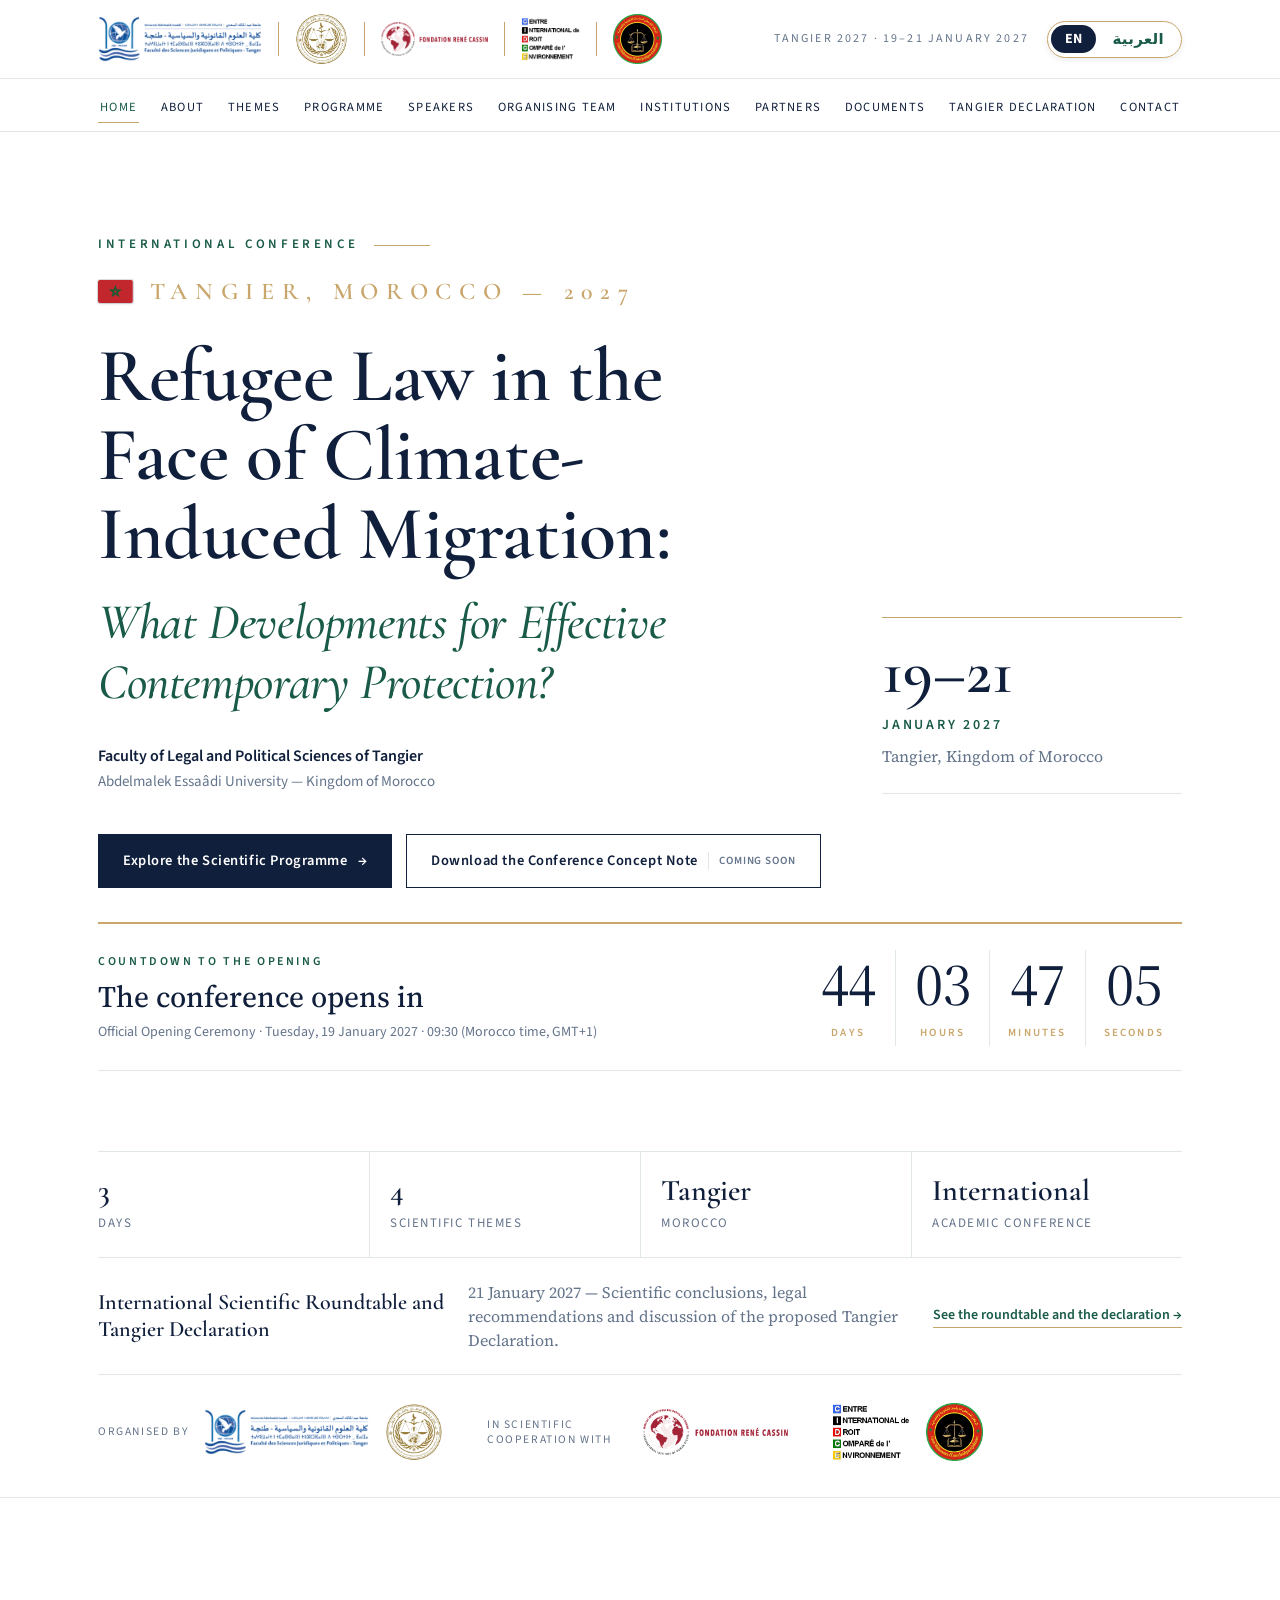
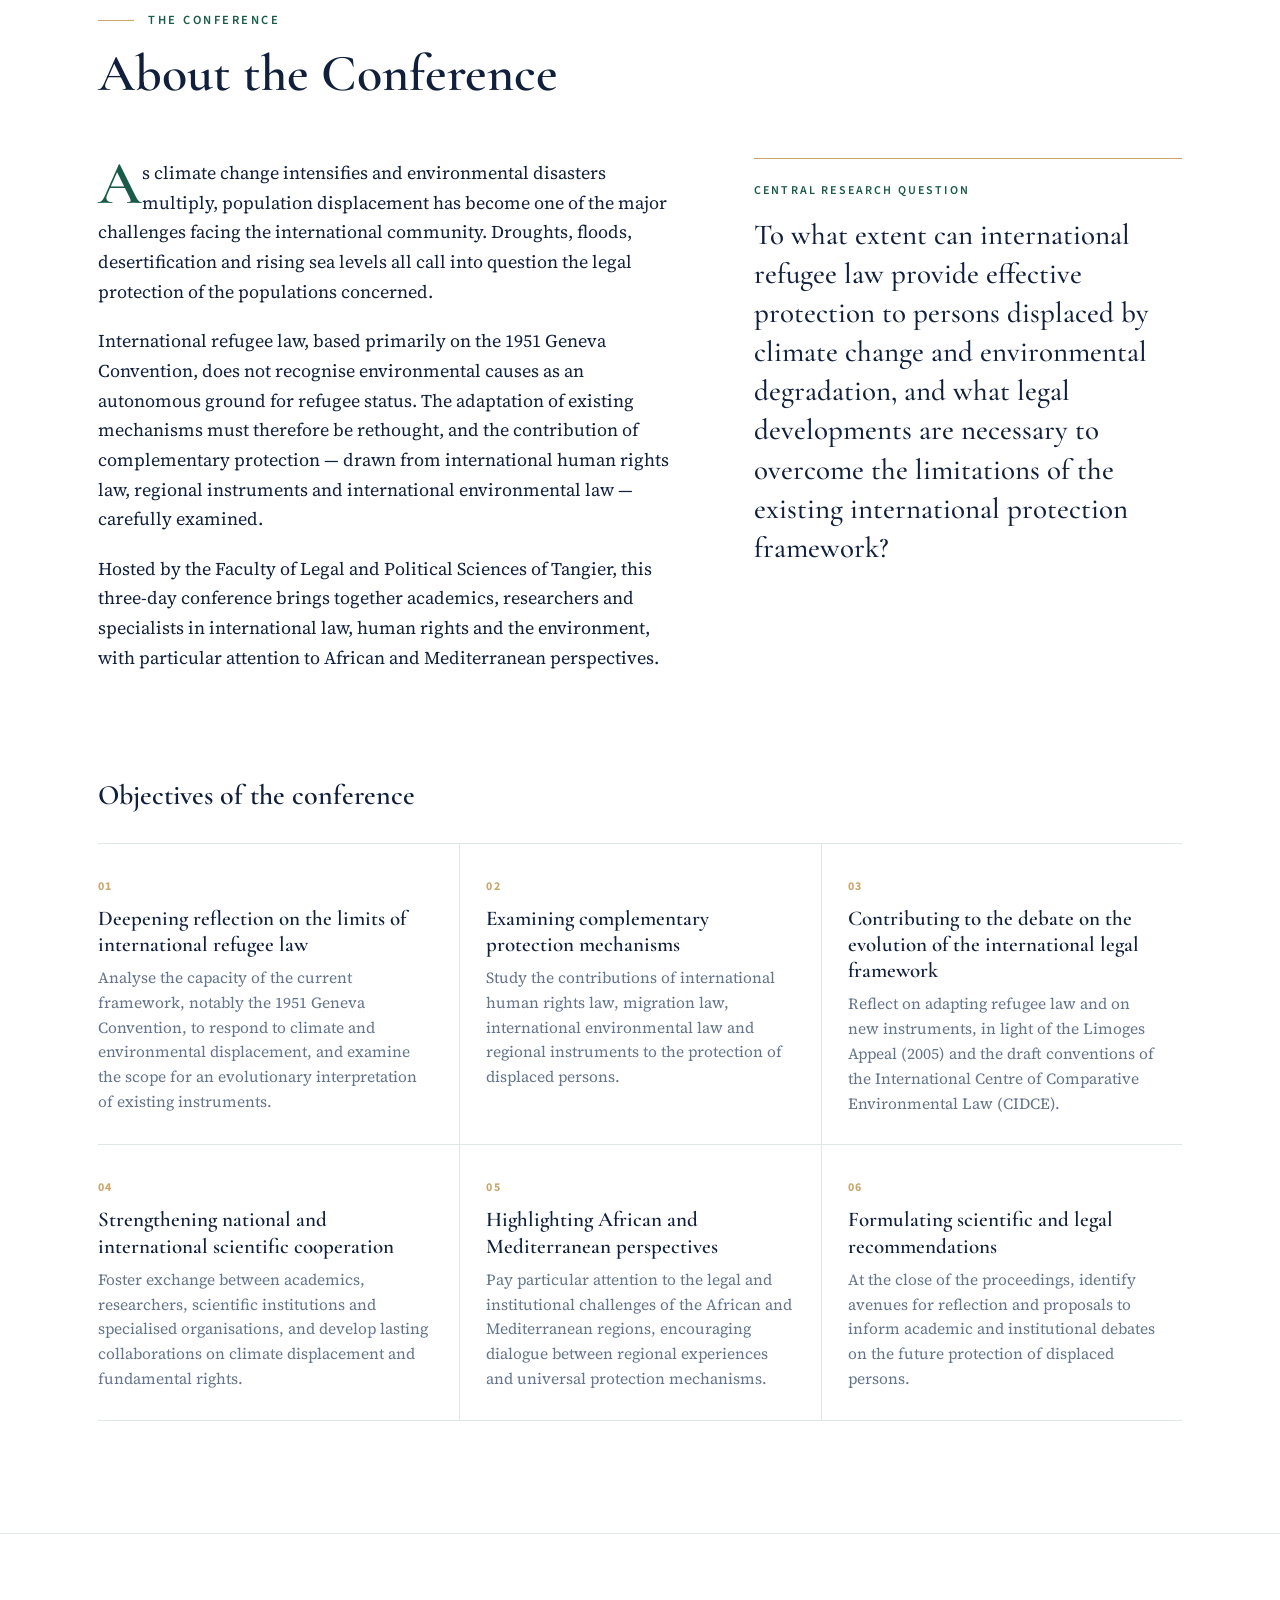
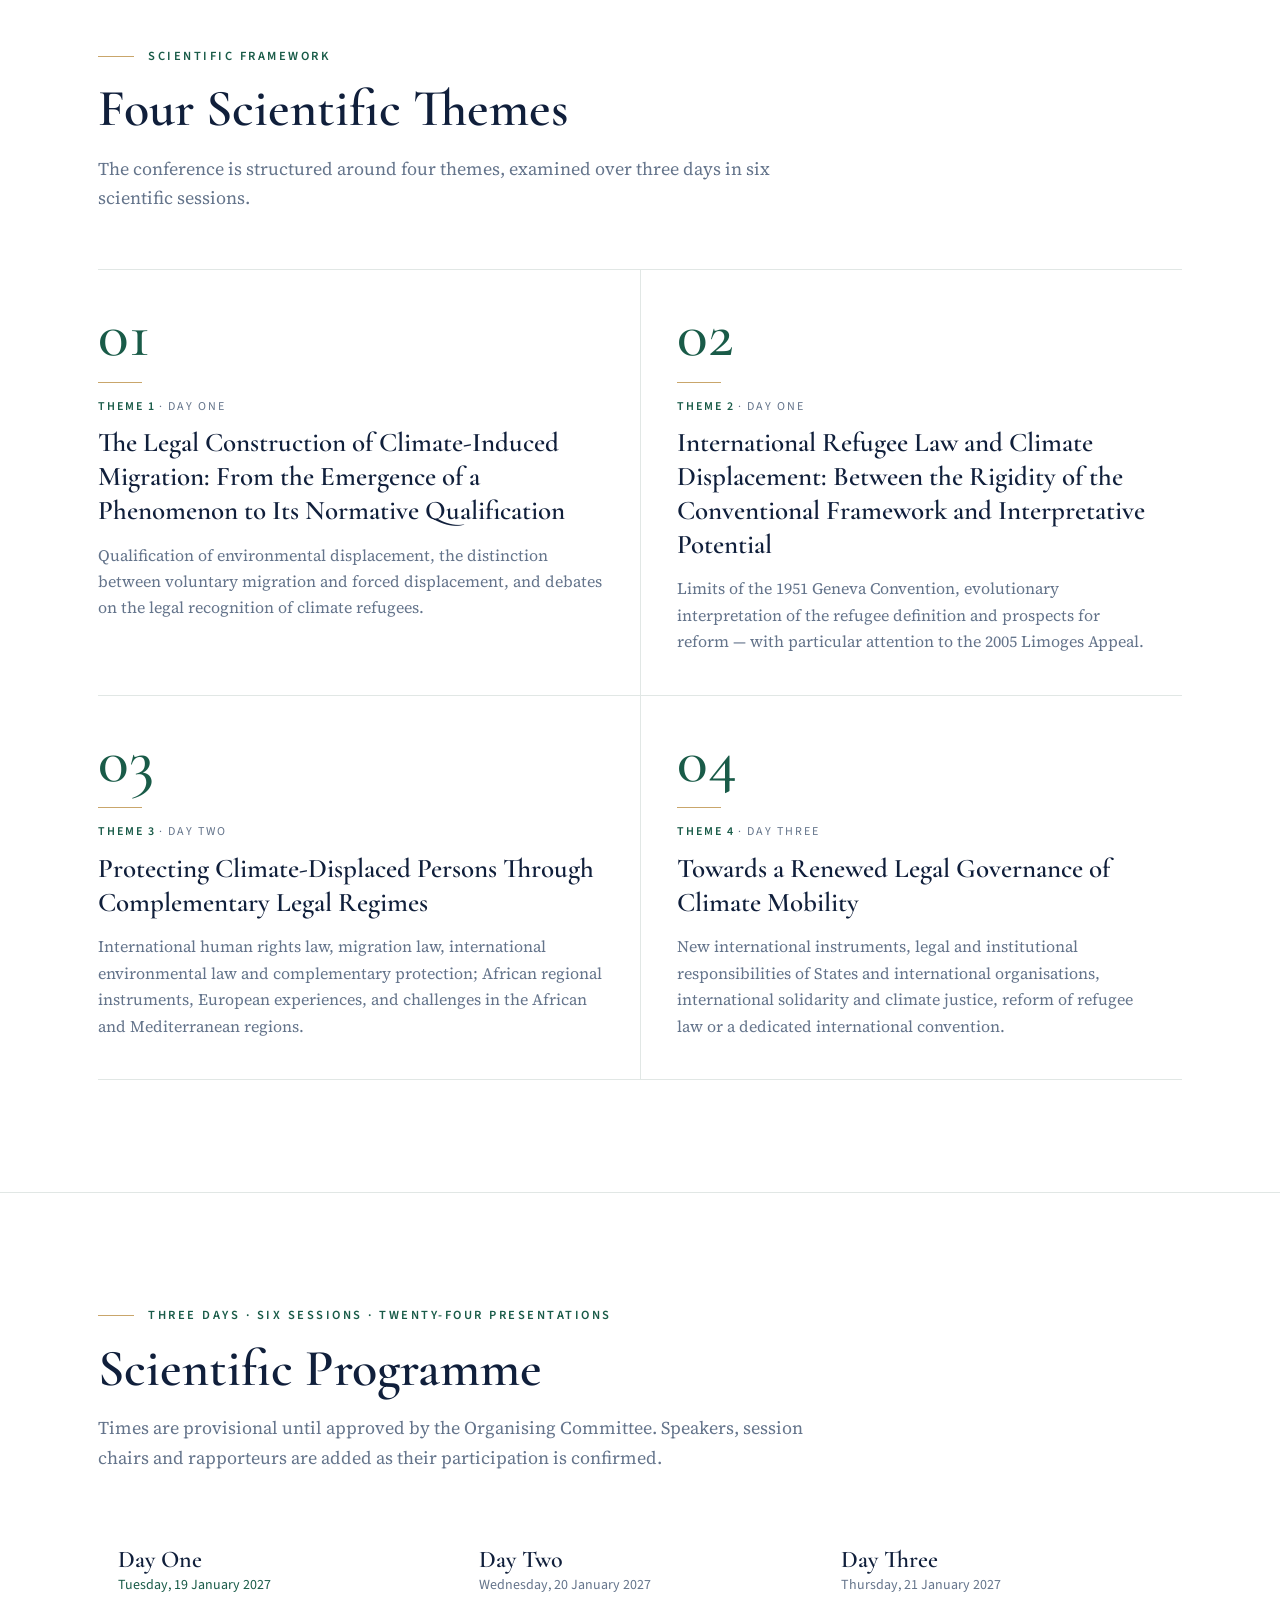
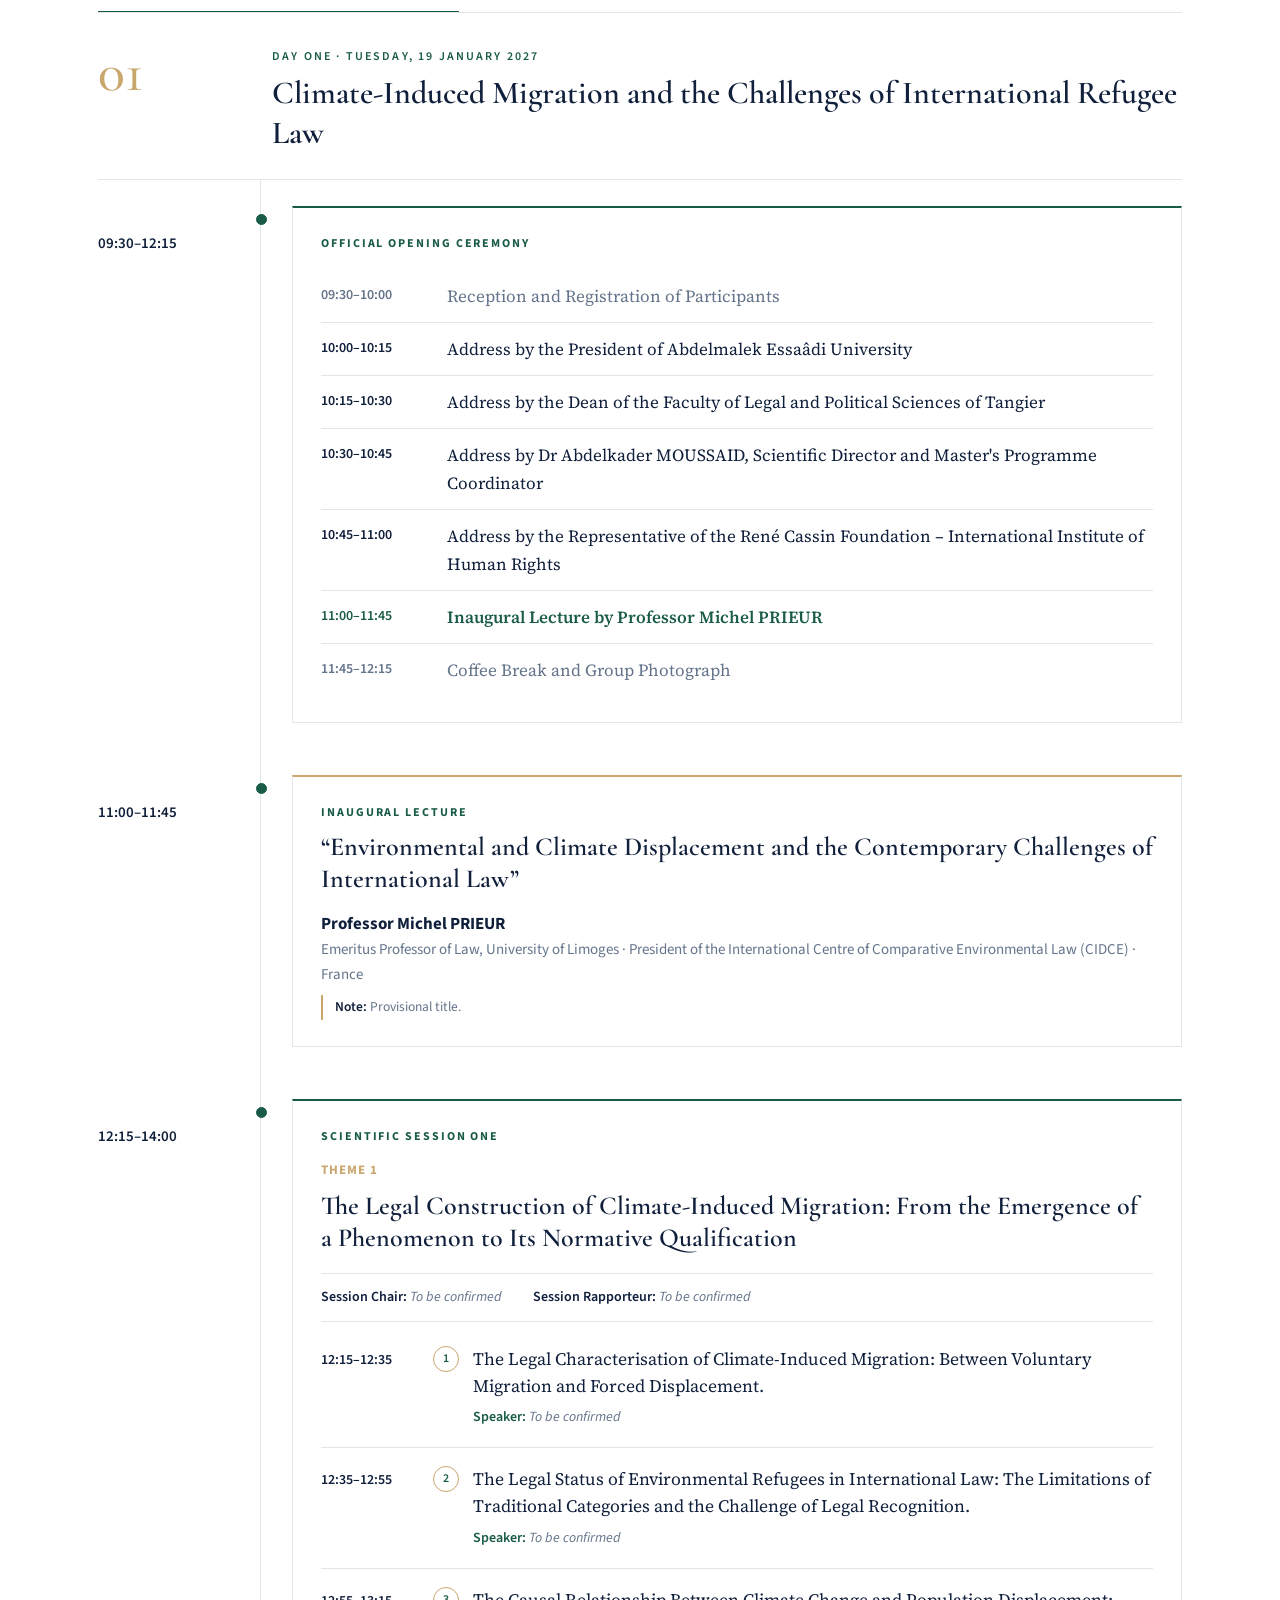
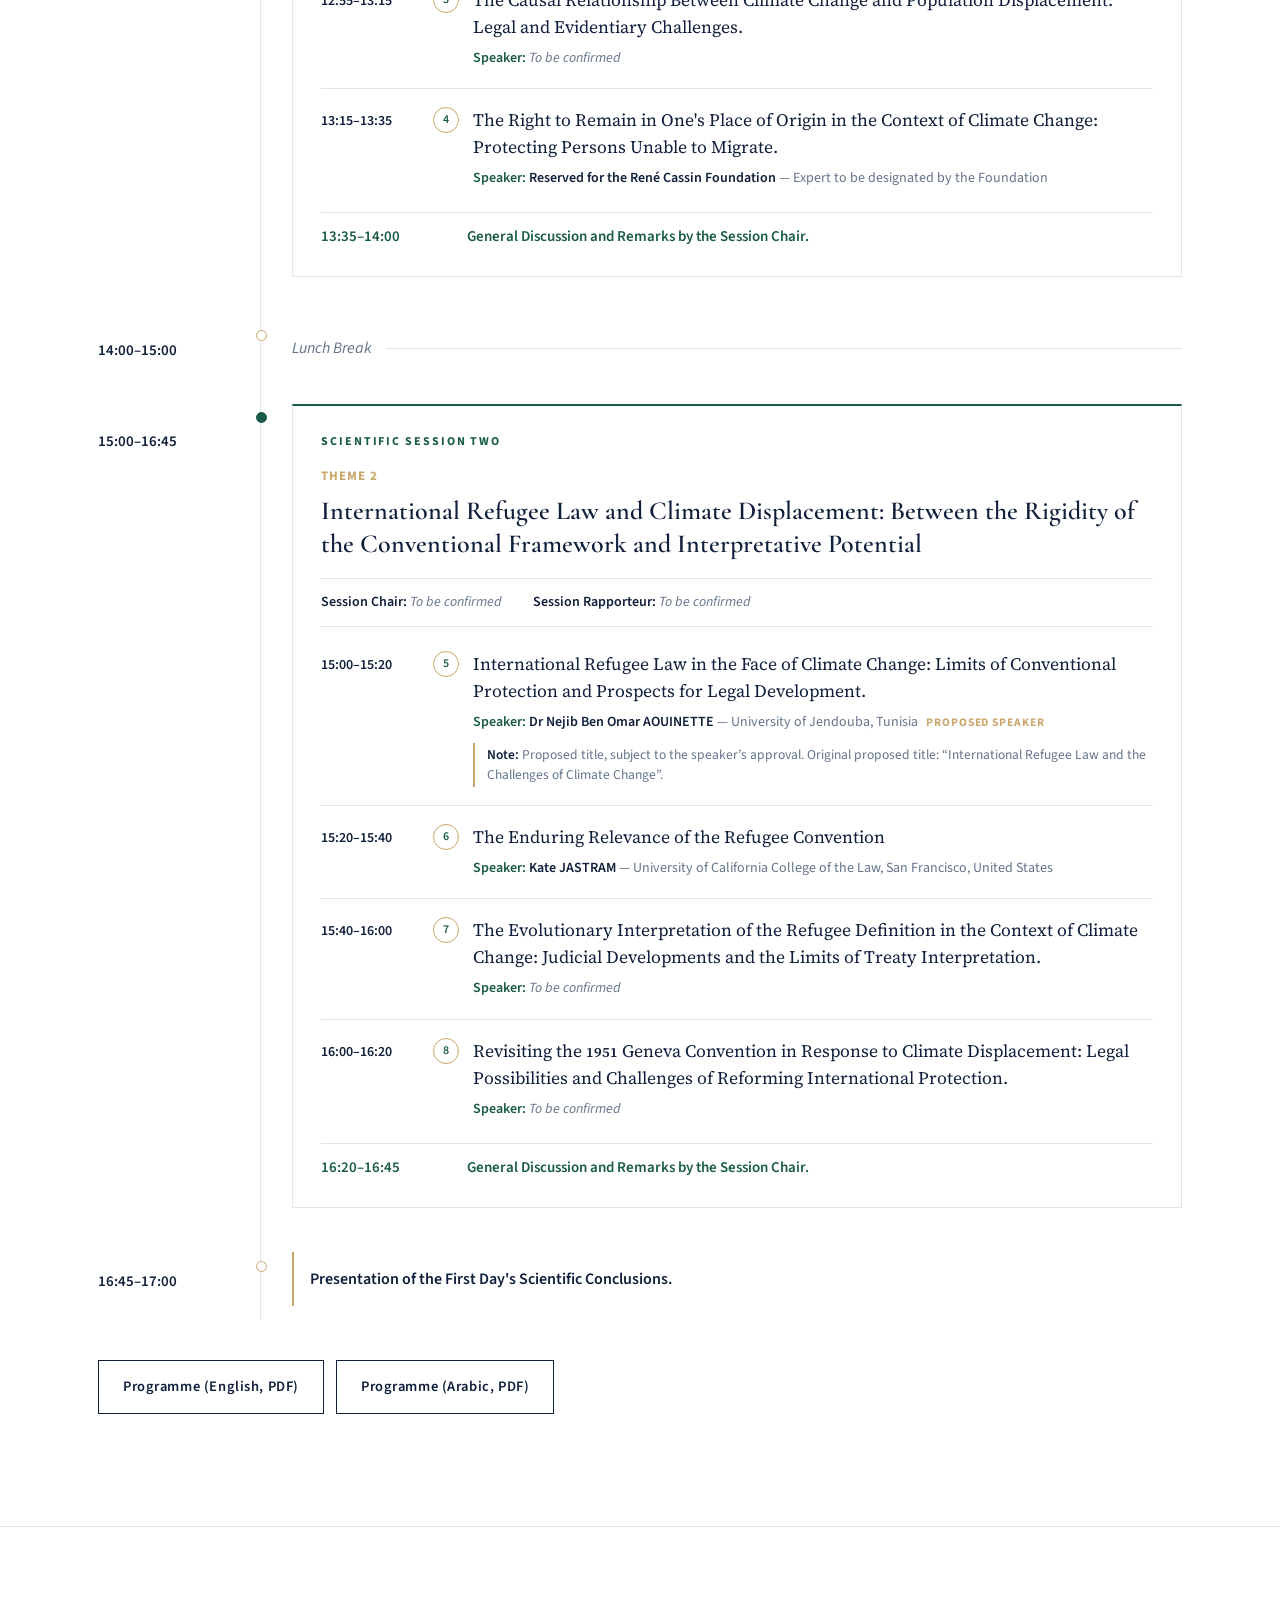
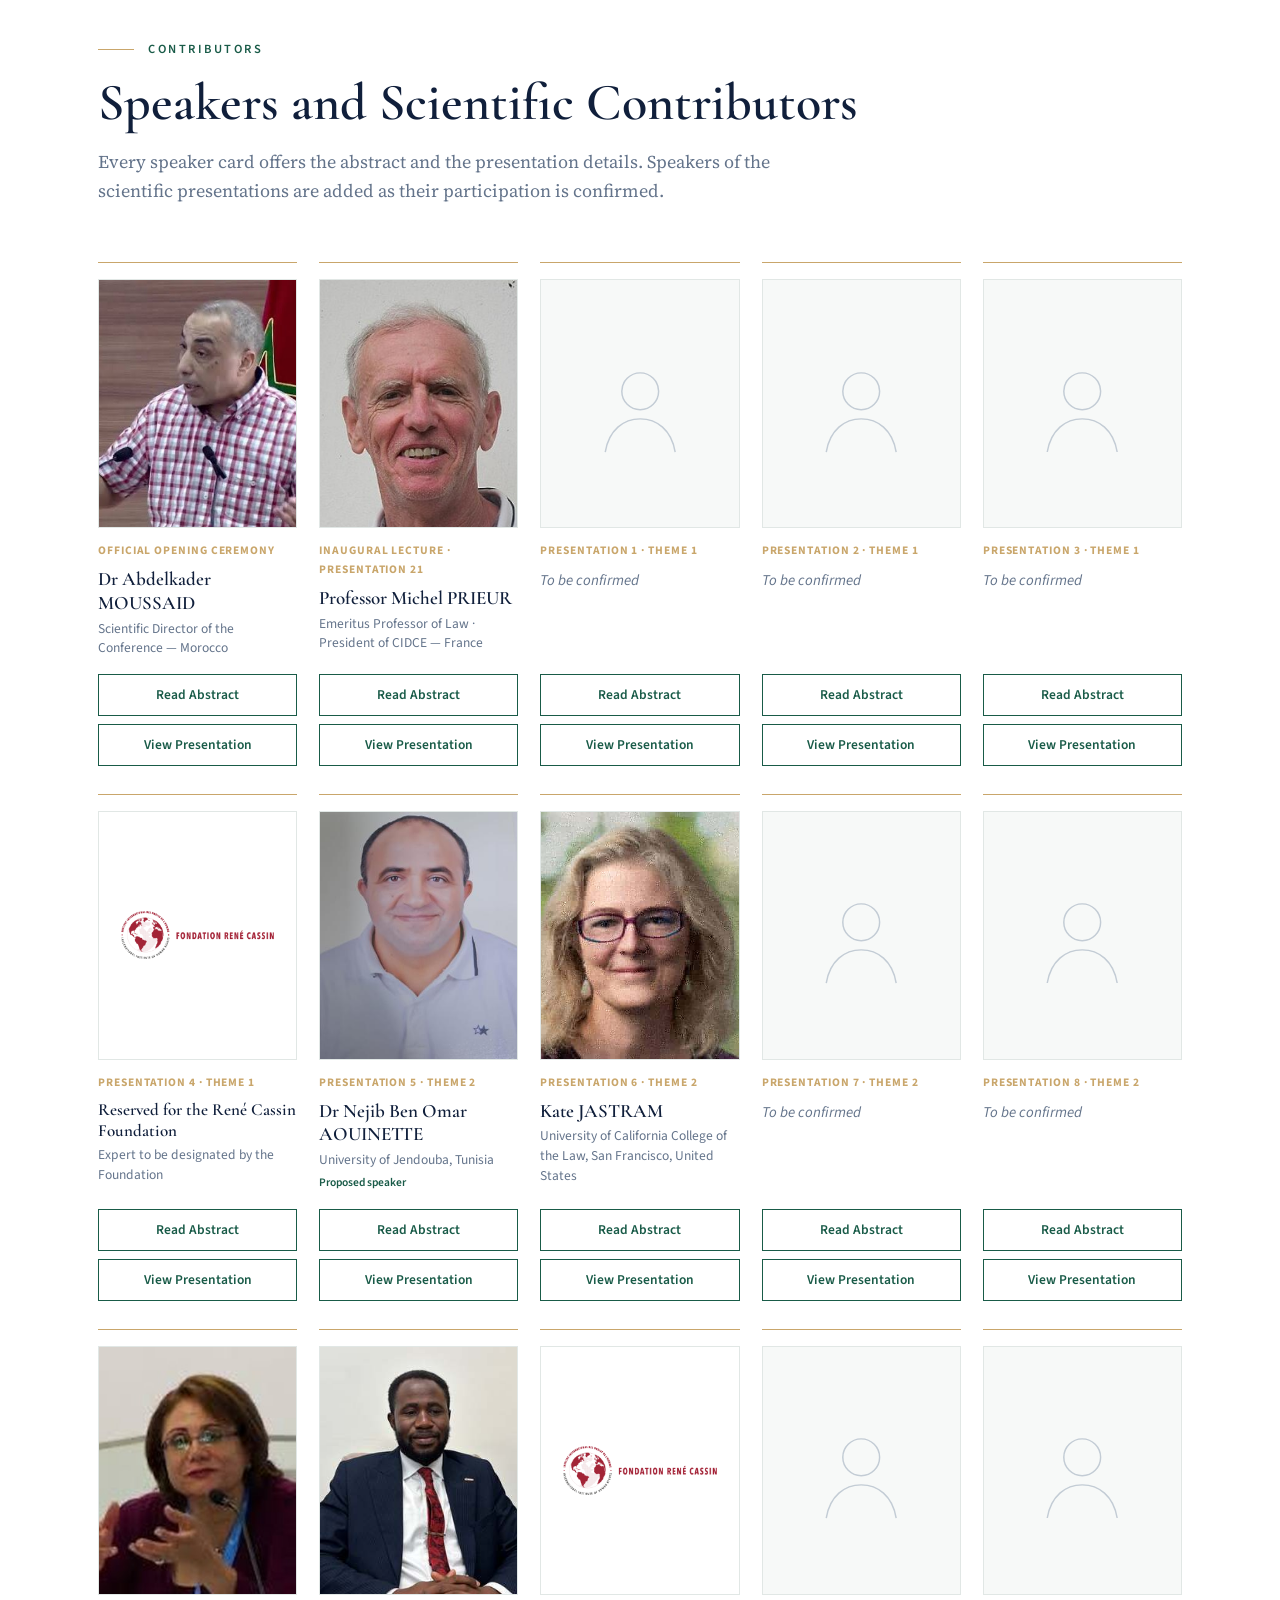
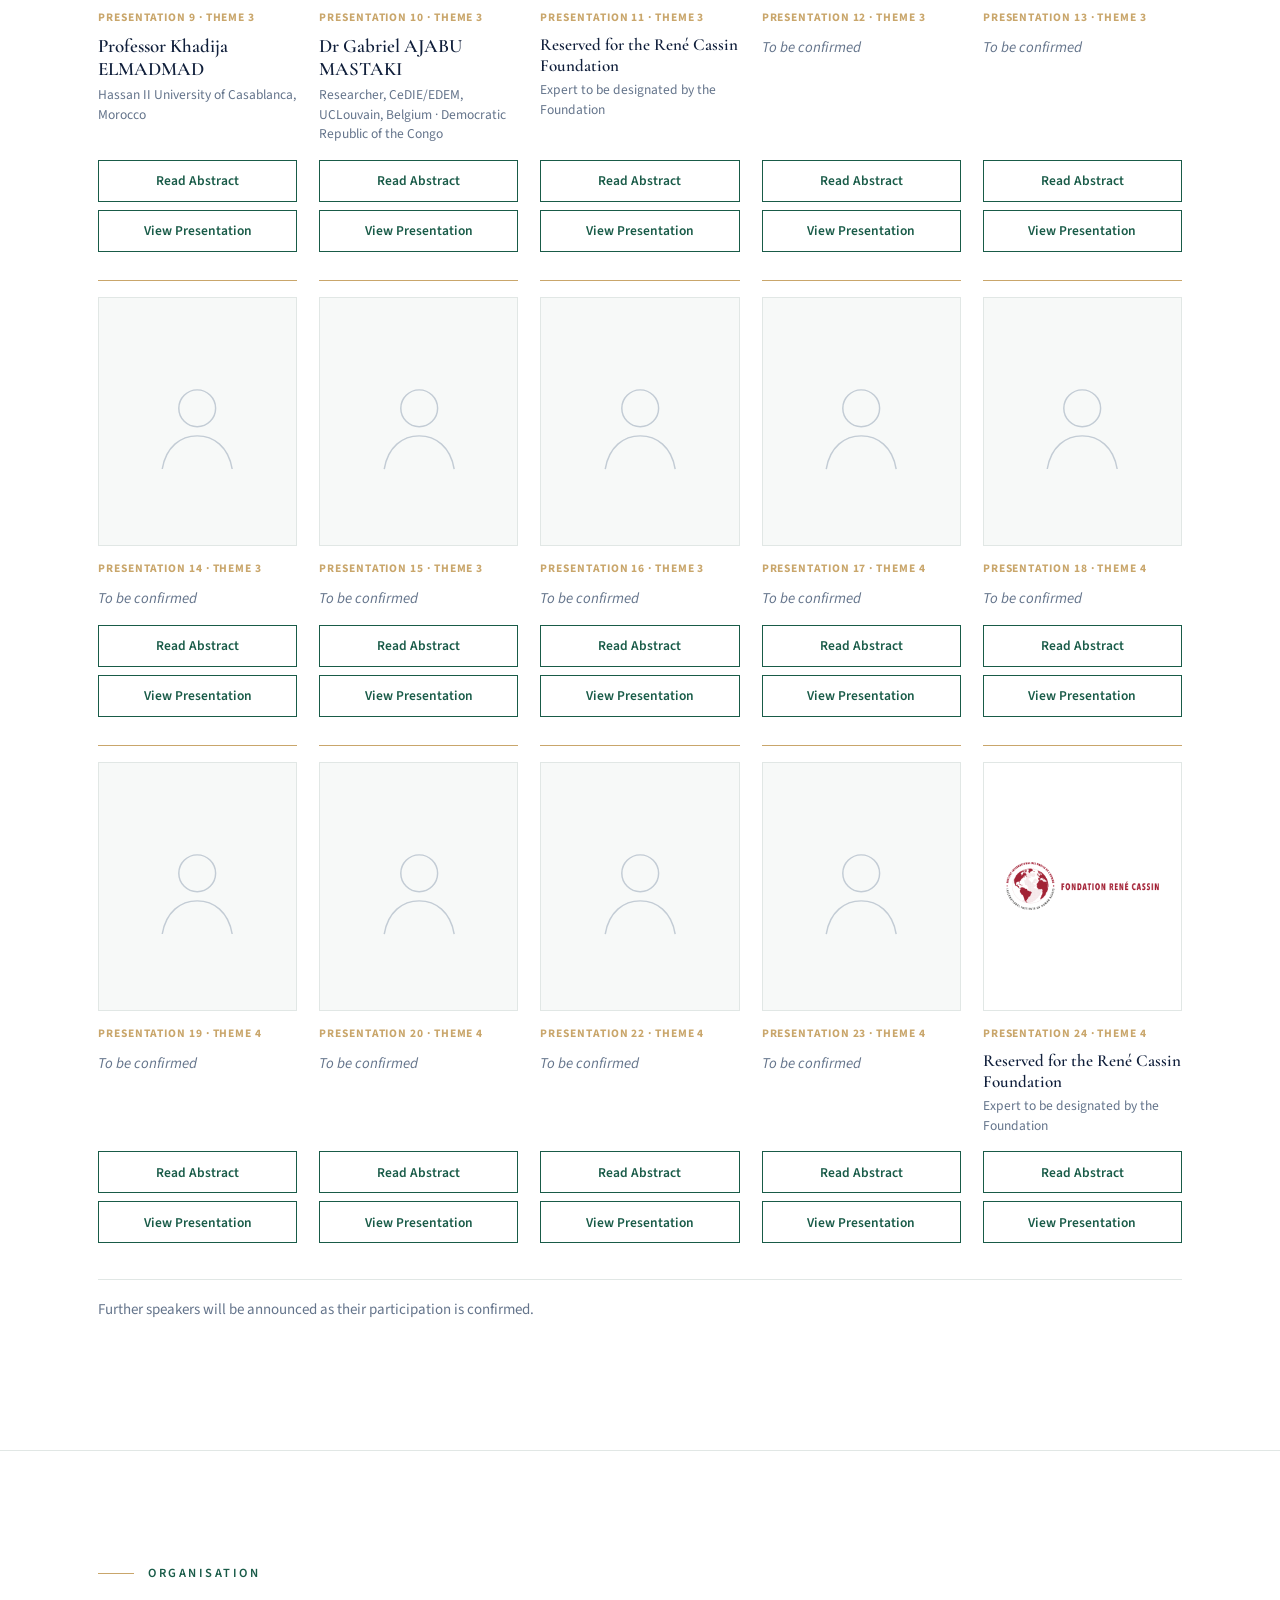
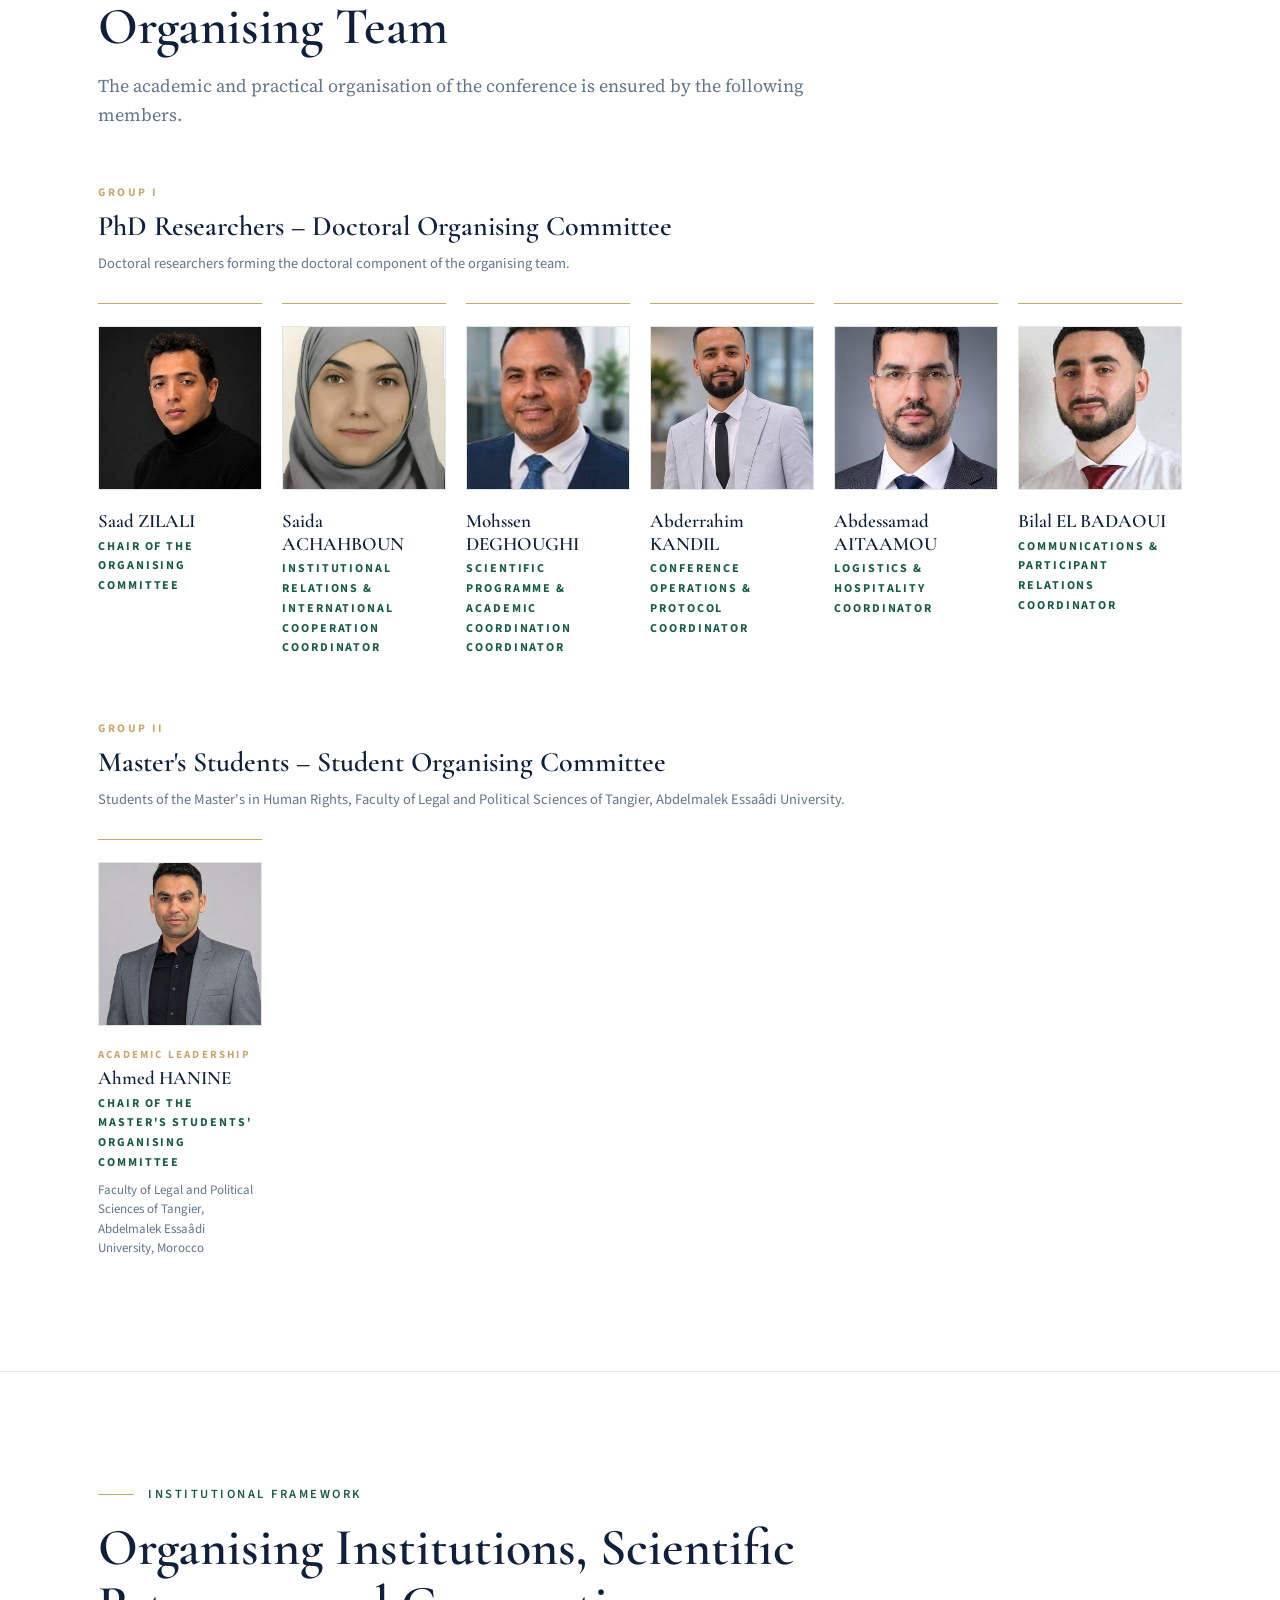
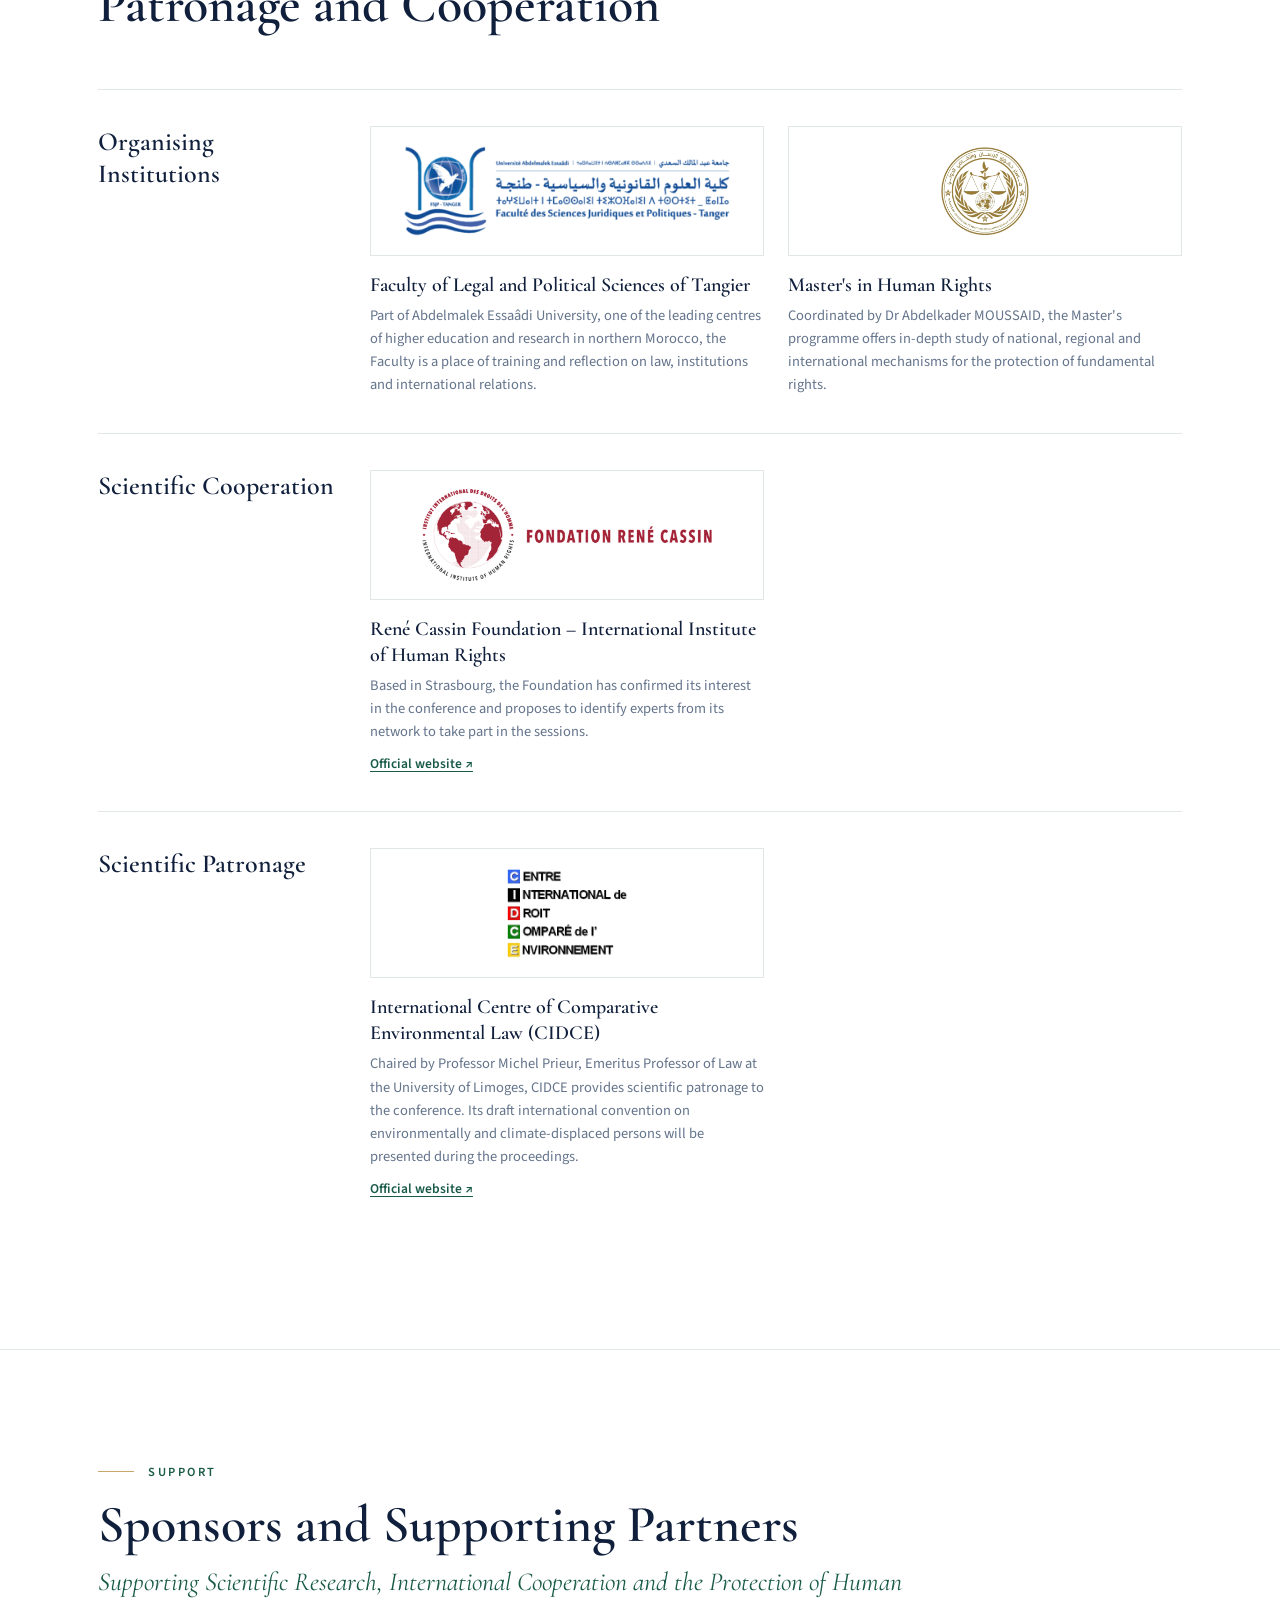
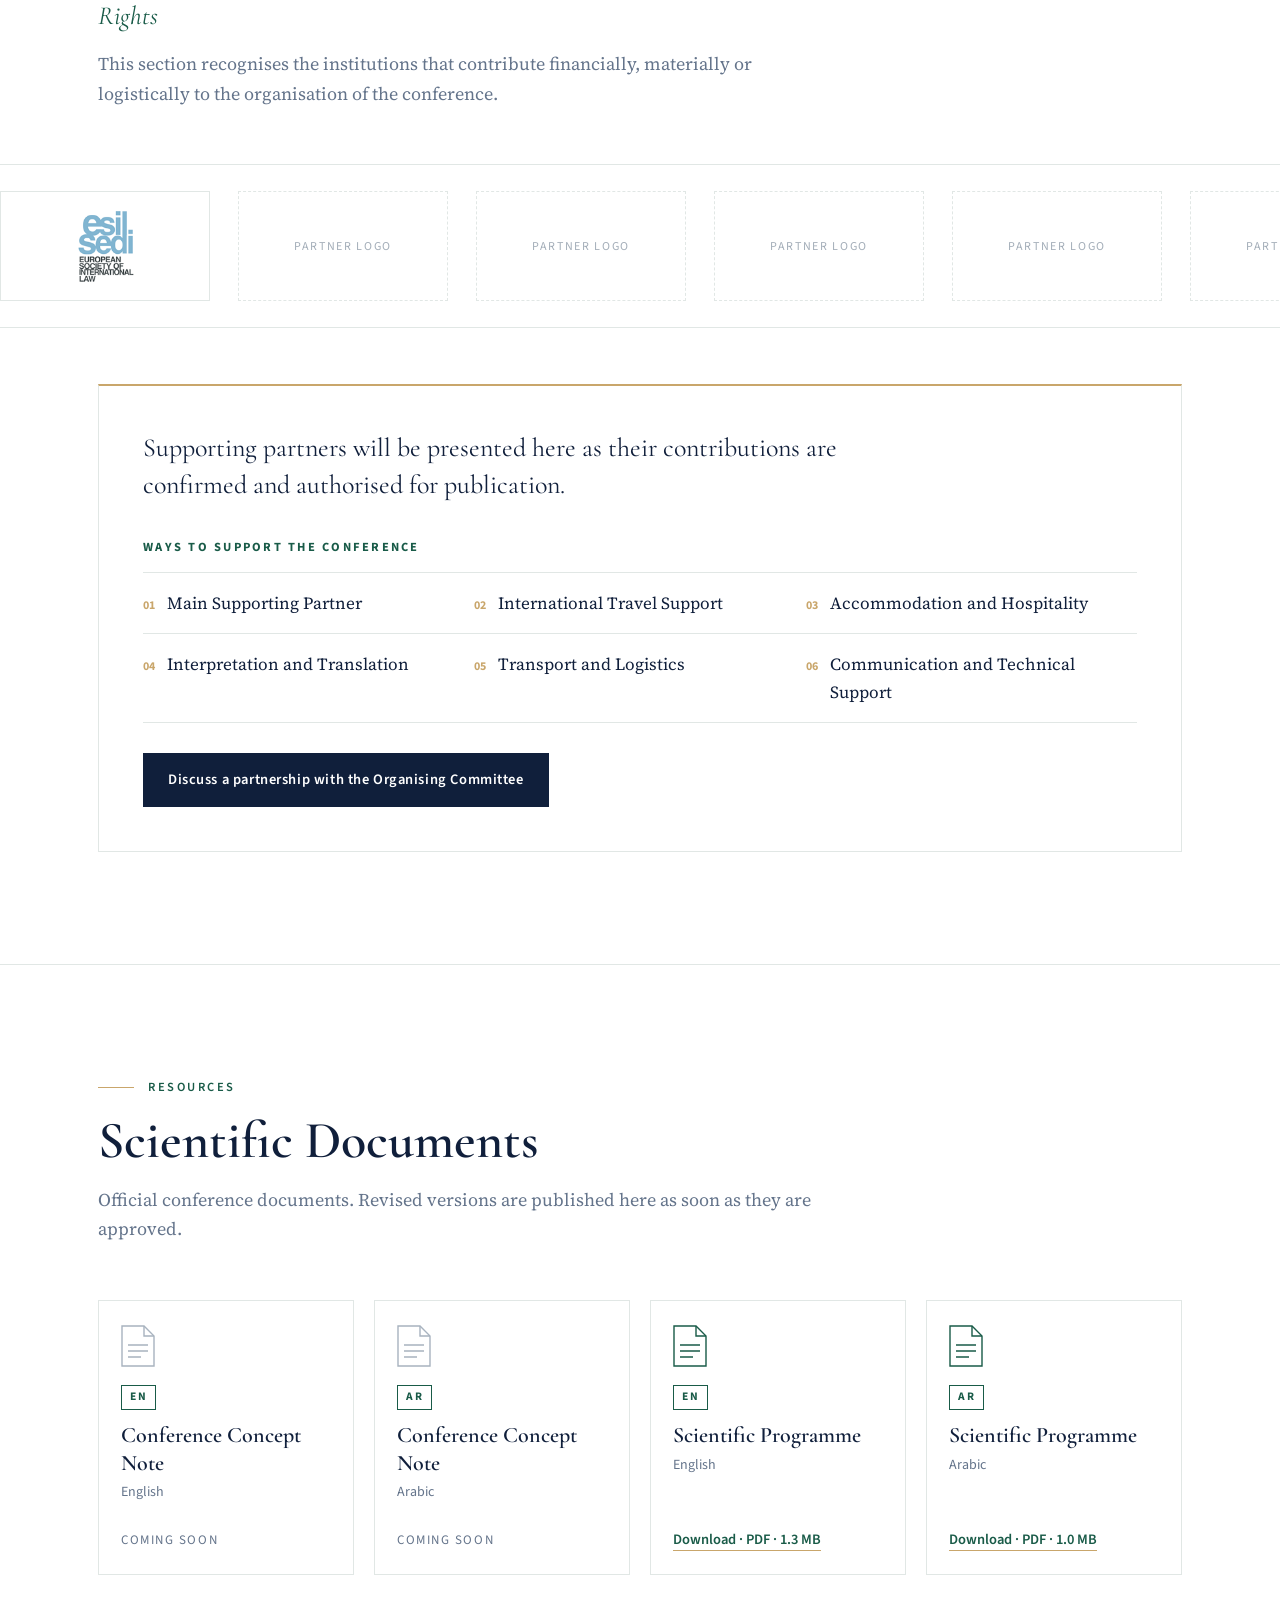
==== commit b8f60c43: "Home logo strip: remove 'Under the scientific patronage of' label, add CMEJJ logo (EN)" ====
--- a/index.html
+++ b/index.html
@@ -174,7 +174,7 @@
       <div class="strip" aria-label="Institutions"> <div class="grp"><span class="lbl">Organised by</span><img class="" src="assets/img/logos/faculty.png" alt="Faculty of Legal and Political Sciences of Tangier"><img class="sq" src="assets/img/logos/master.png" alt="Master's in Human Rights"></div>
         <div class="grp"><span class="lbl">In scientific cooperation with</span><img class="" src="assets/img/logos/rene-cassin.png" alt="René Cassin Foundation – International Institute of Human Rights">
         </div>
-        <div class="grp"><span class="lbl">Under the scientific patronage of</span><img class="sq" src="assets/img/logos/cidce.png" alt="International Centre of Comparative Environmental Law (CIDCE)">
+        <div class="grp"><img class="sq" src="assets/img/logos/cidce.png" alt="International Centre of Comparative Environmental Law (CIDCE)"><img class="sq" src="assets/img/logos/cmejj.webp" alt="Centre Méditerranéen d’Études Juridiques et Judiciaires – Morocco" width="196" height="200">
         </div>
       </div>
     </div>
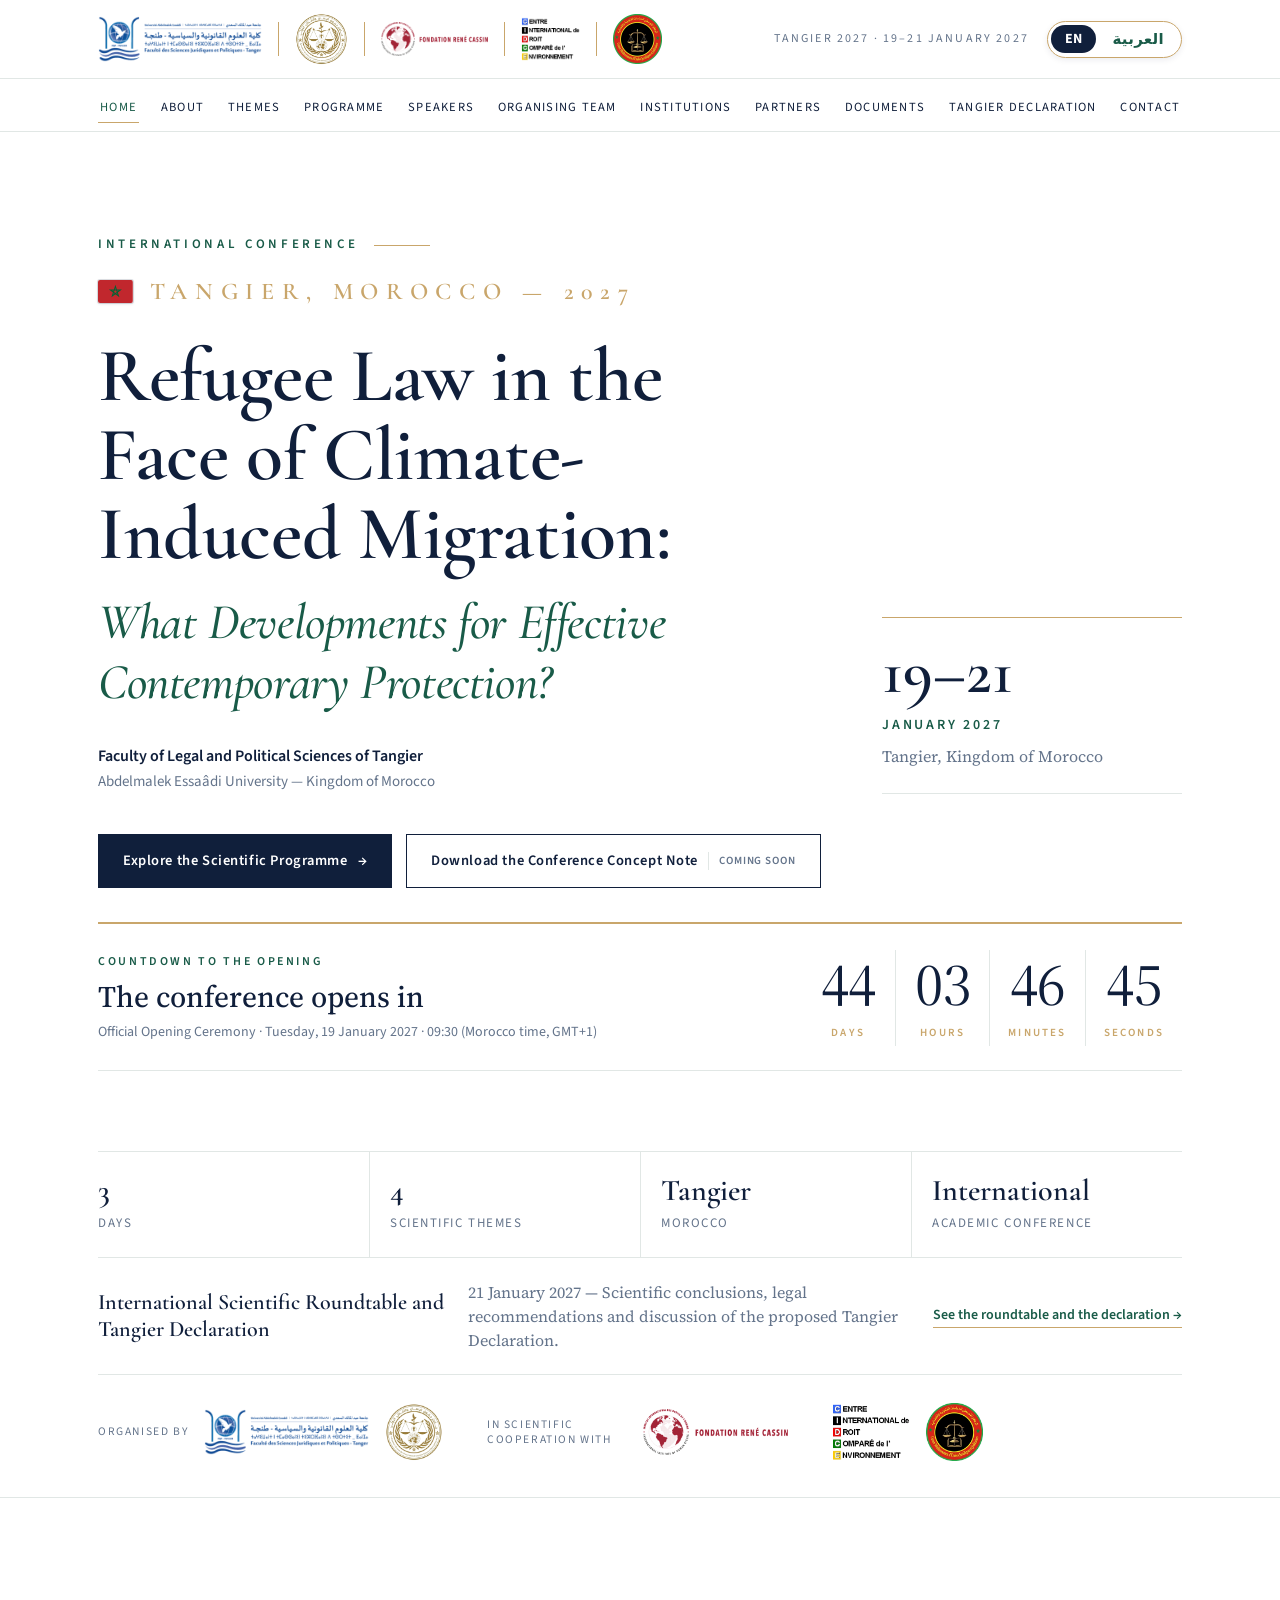
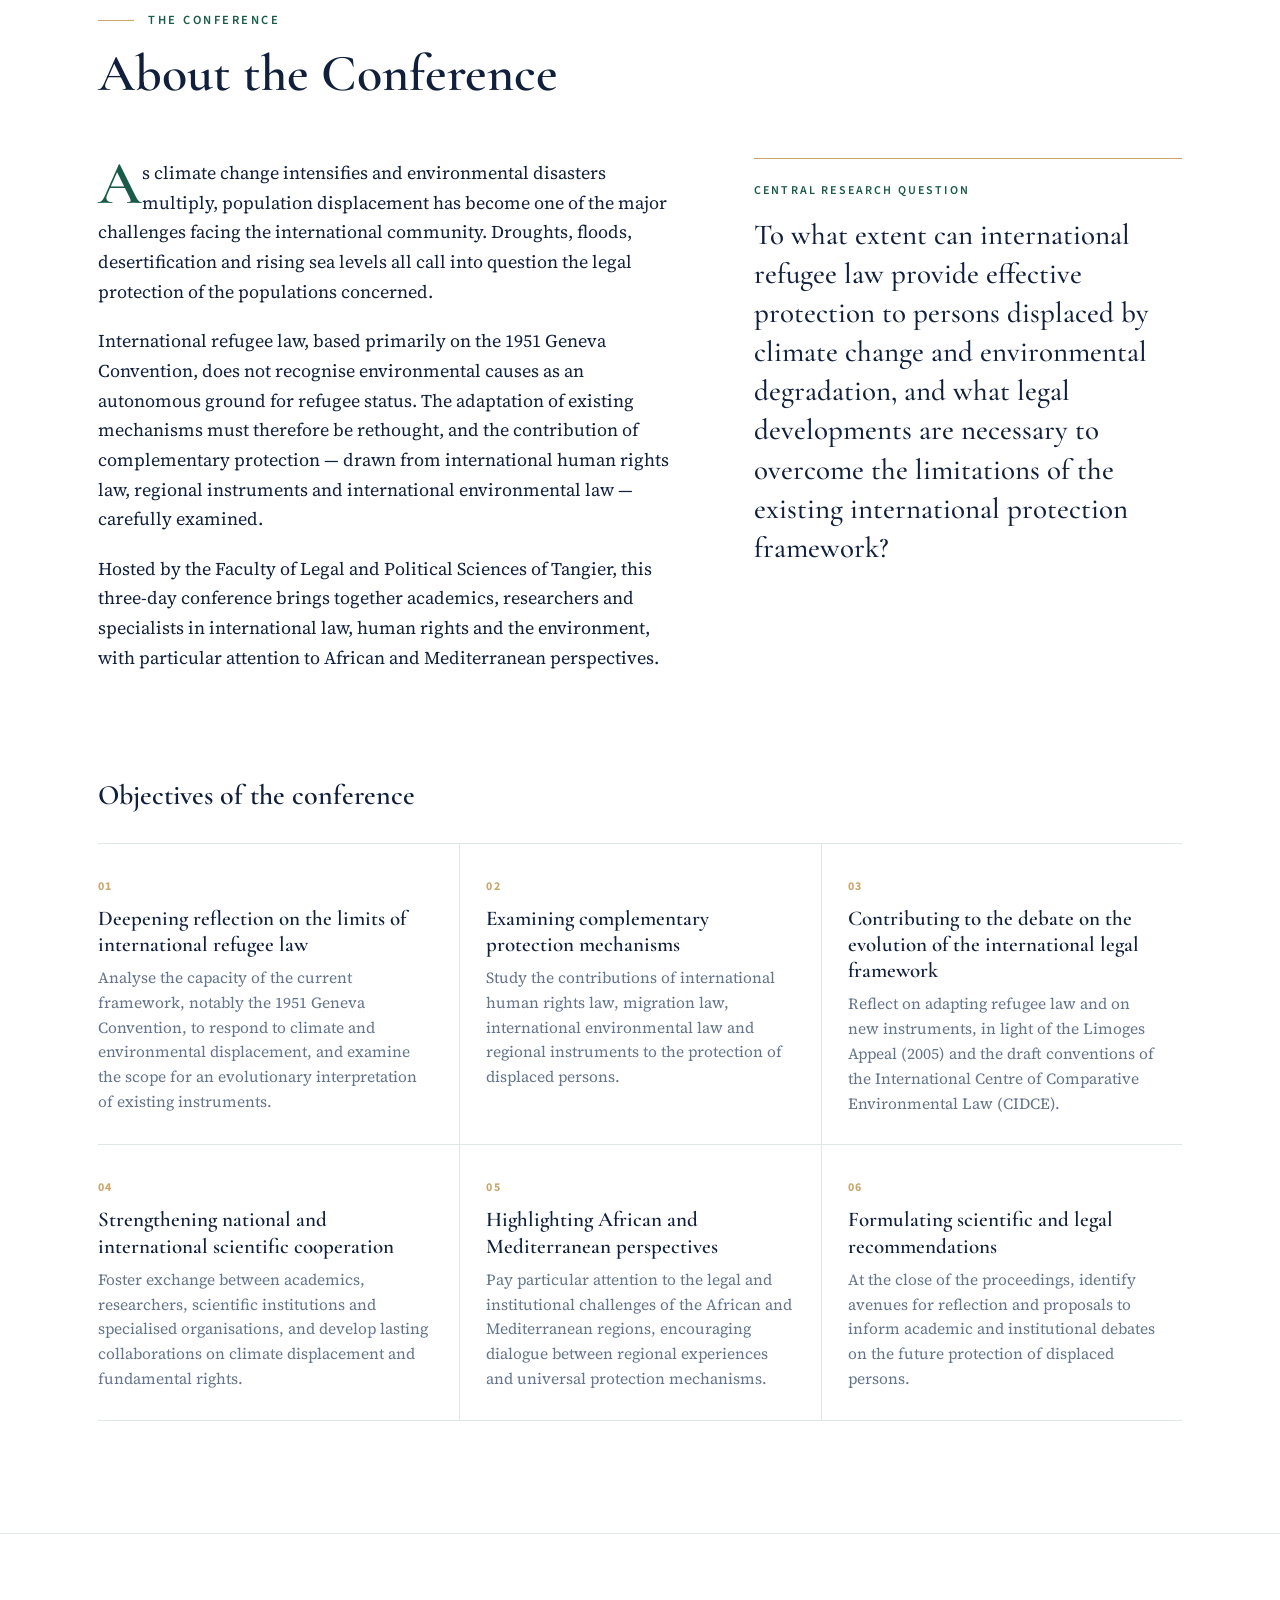
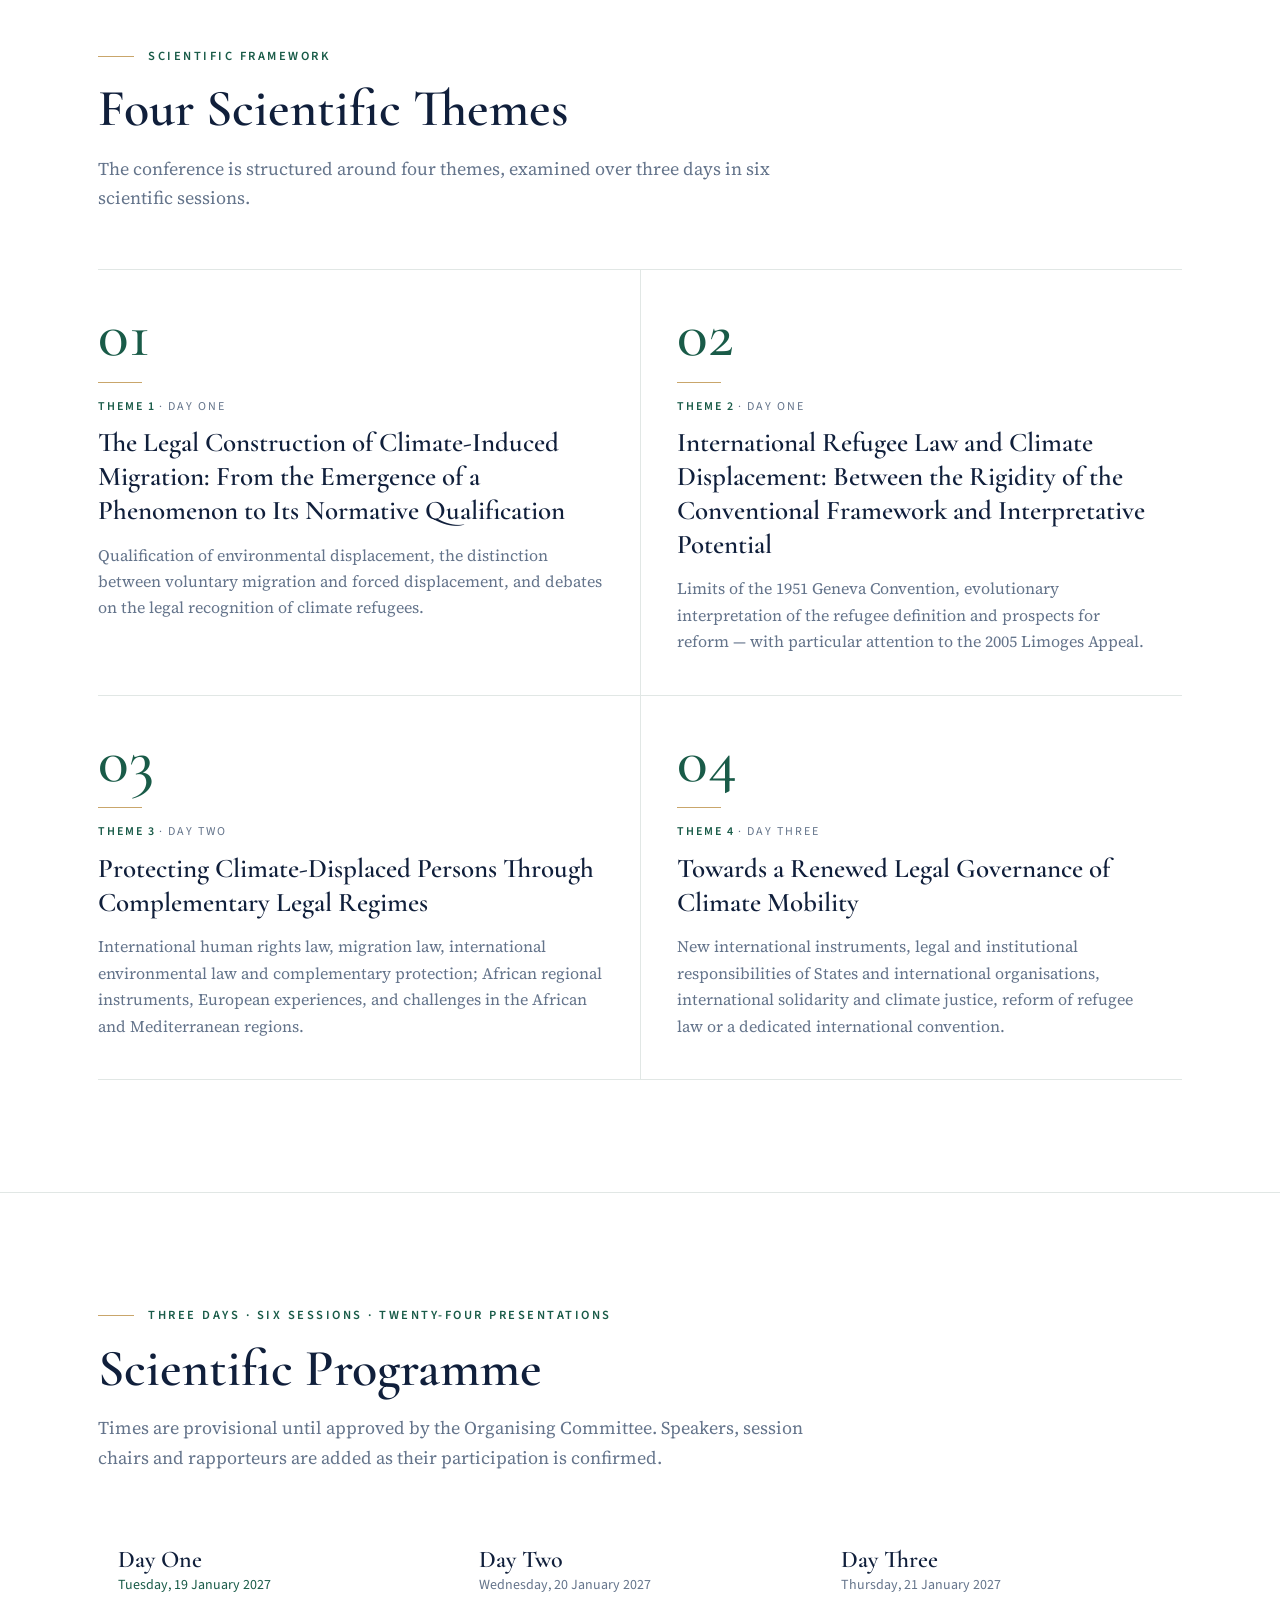
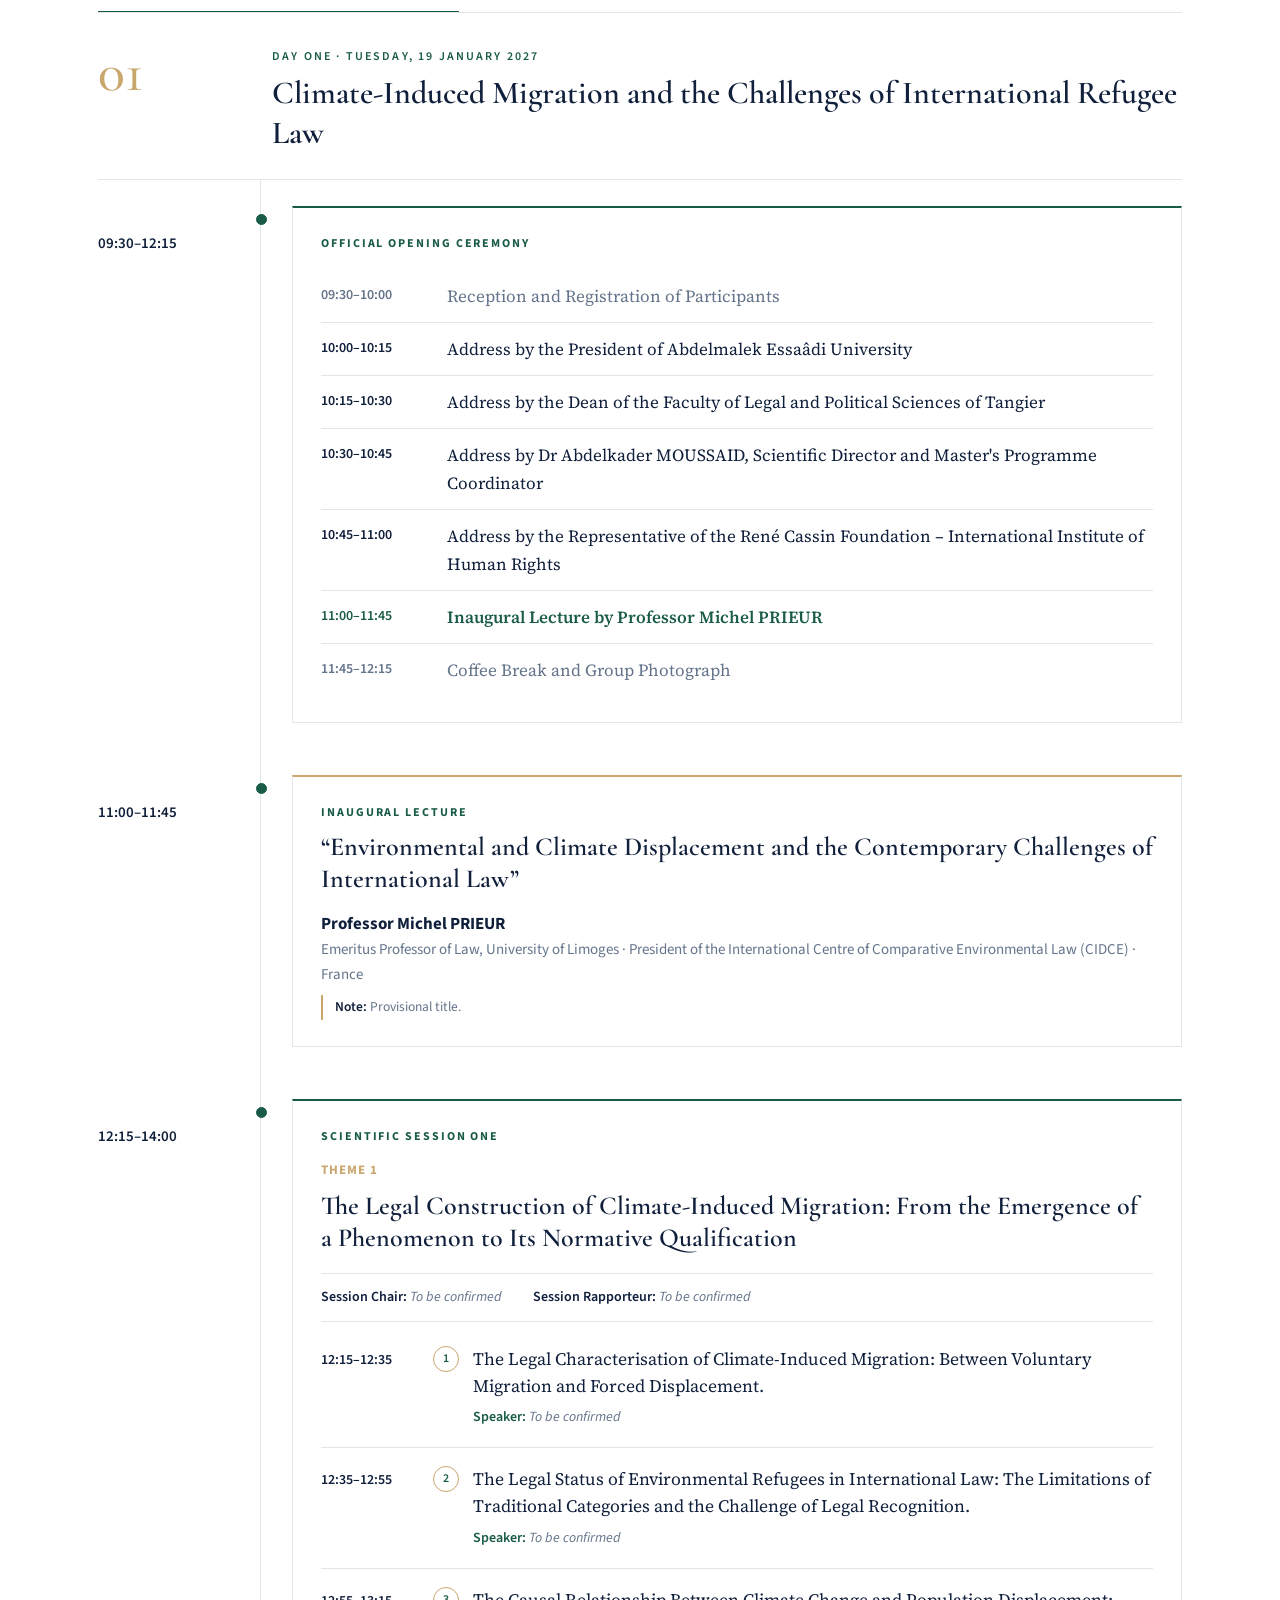
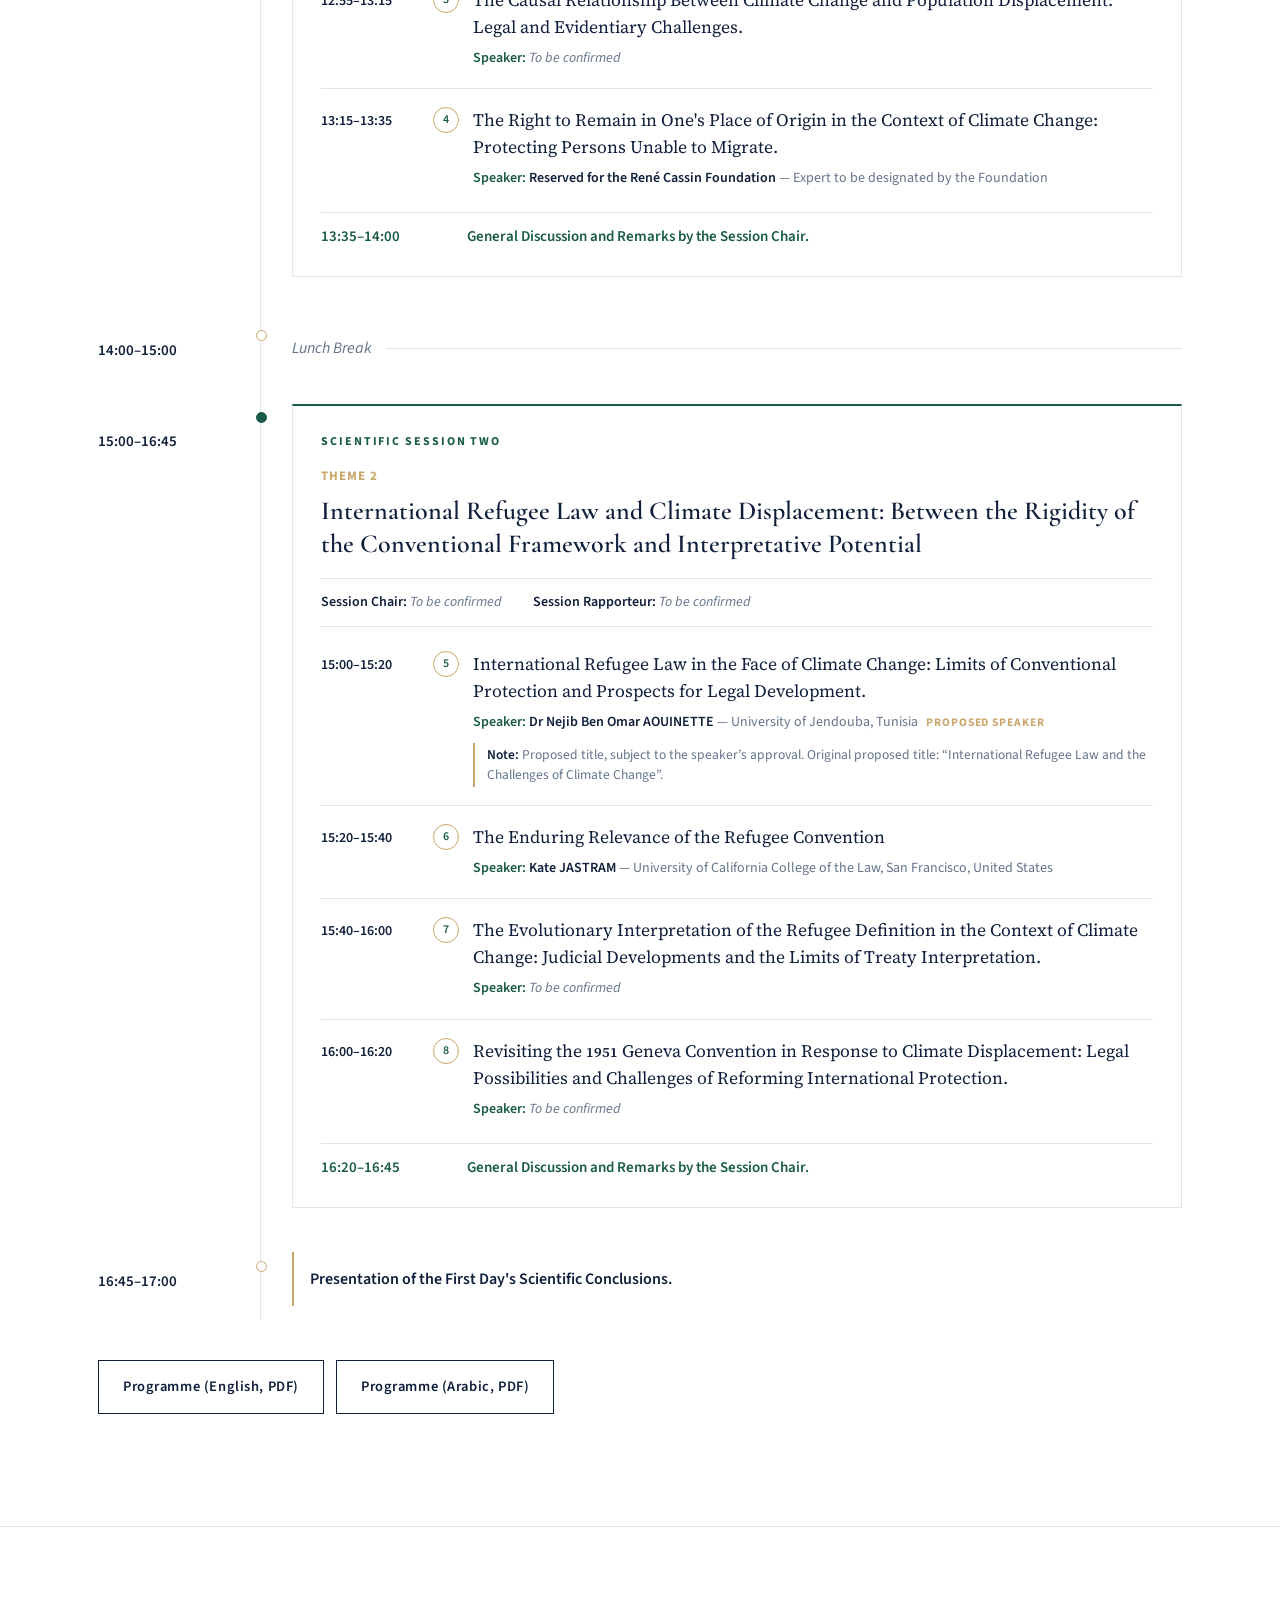
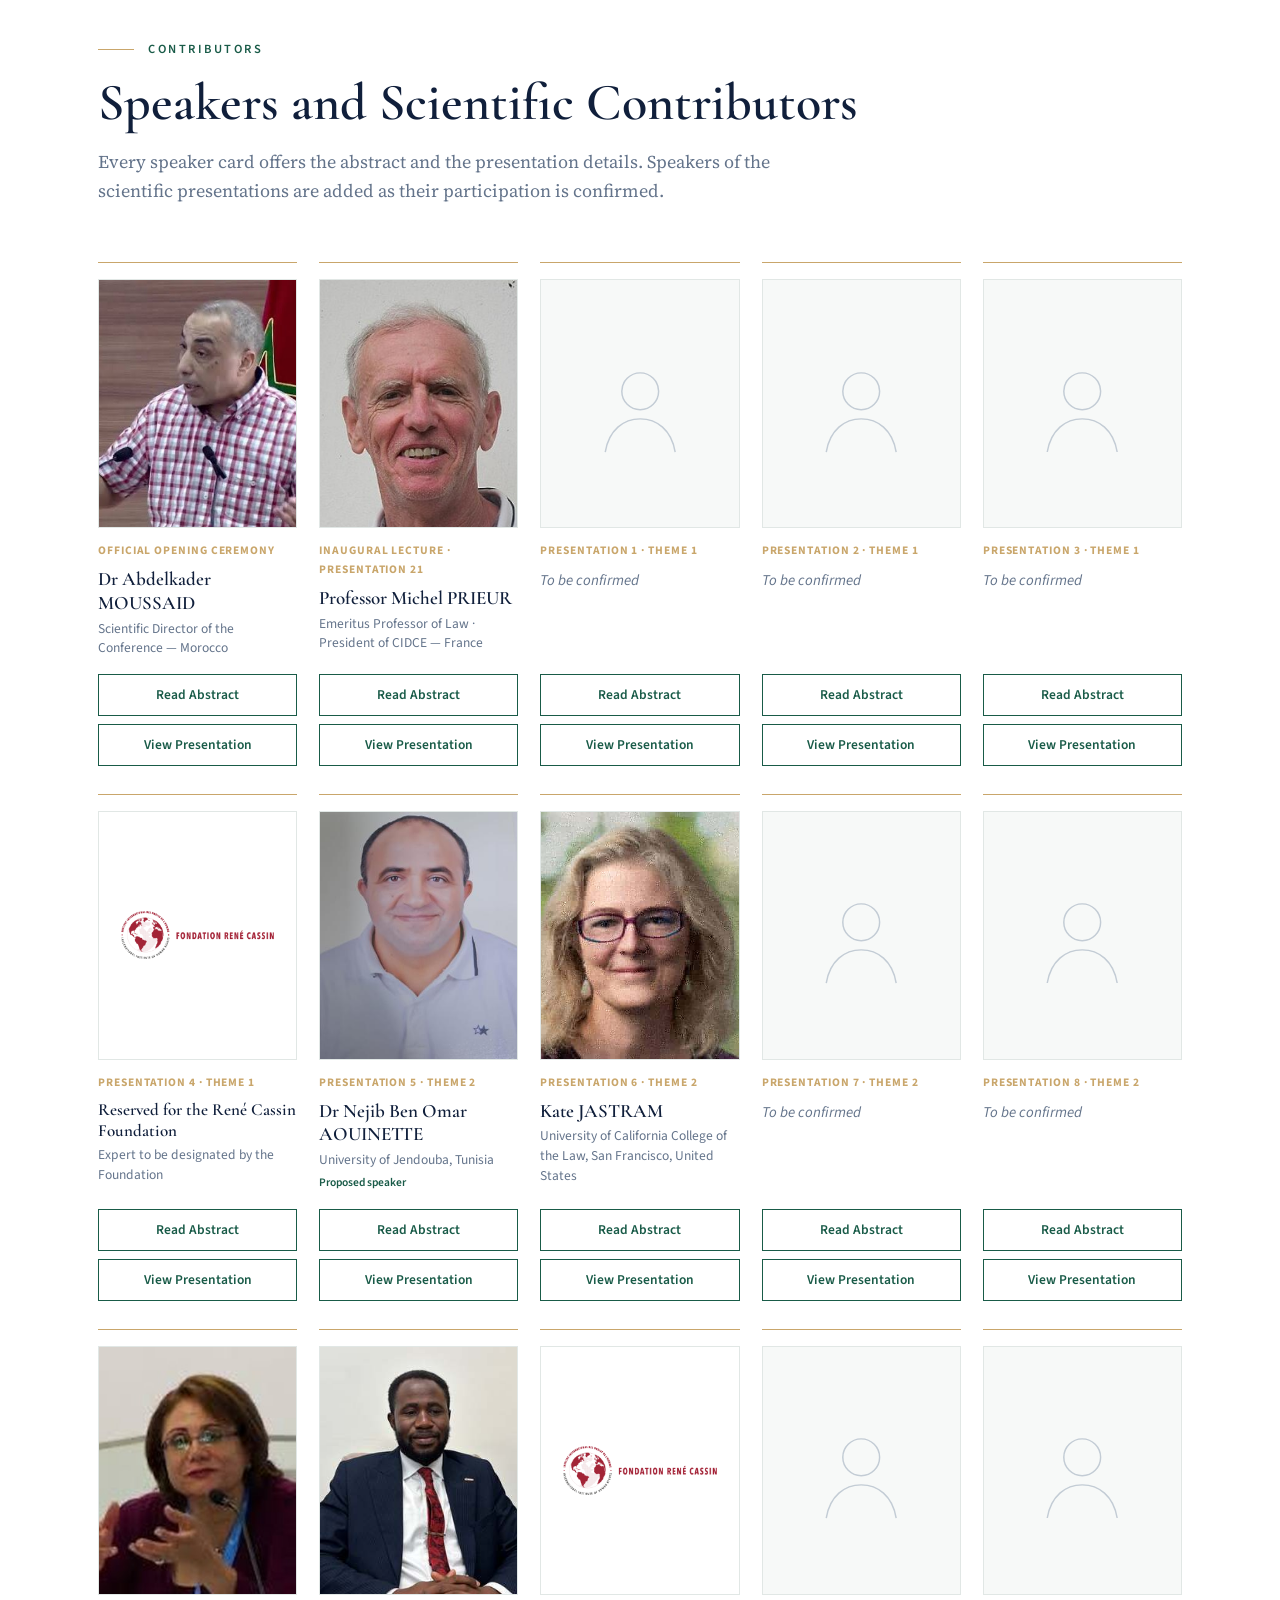
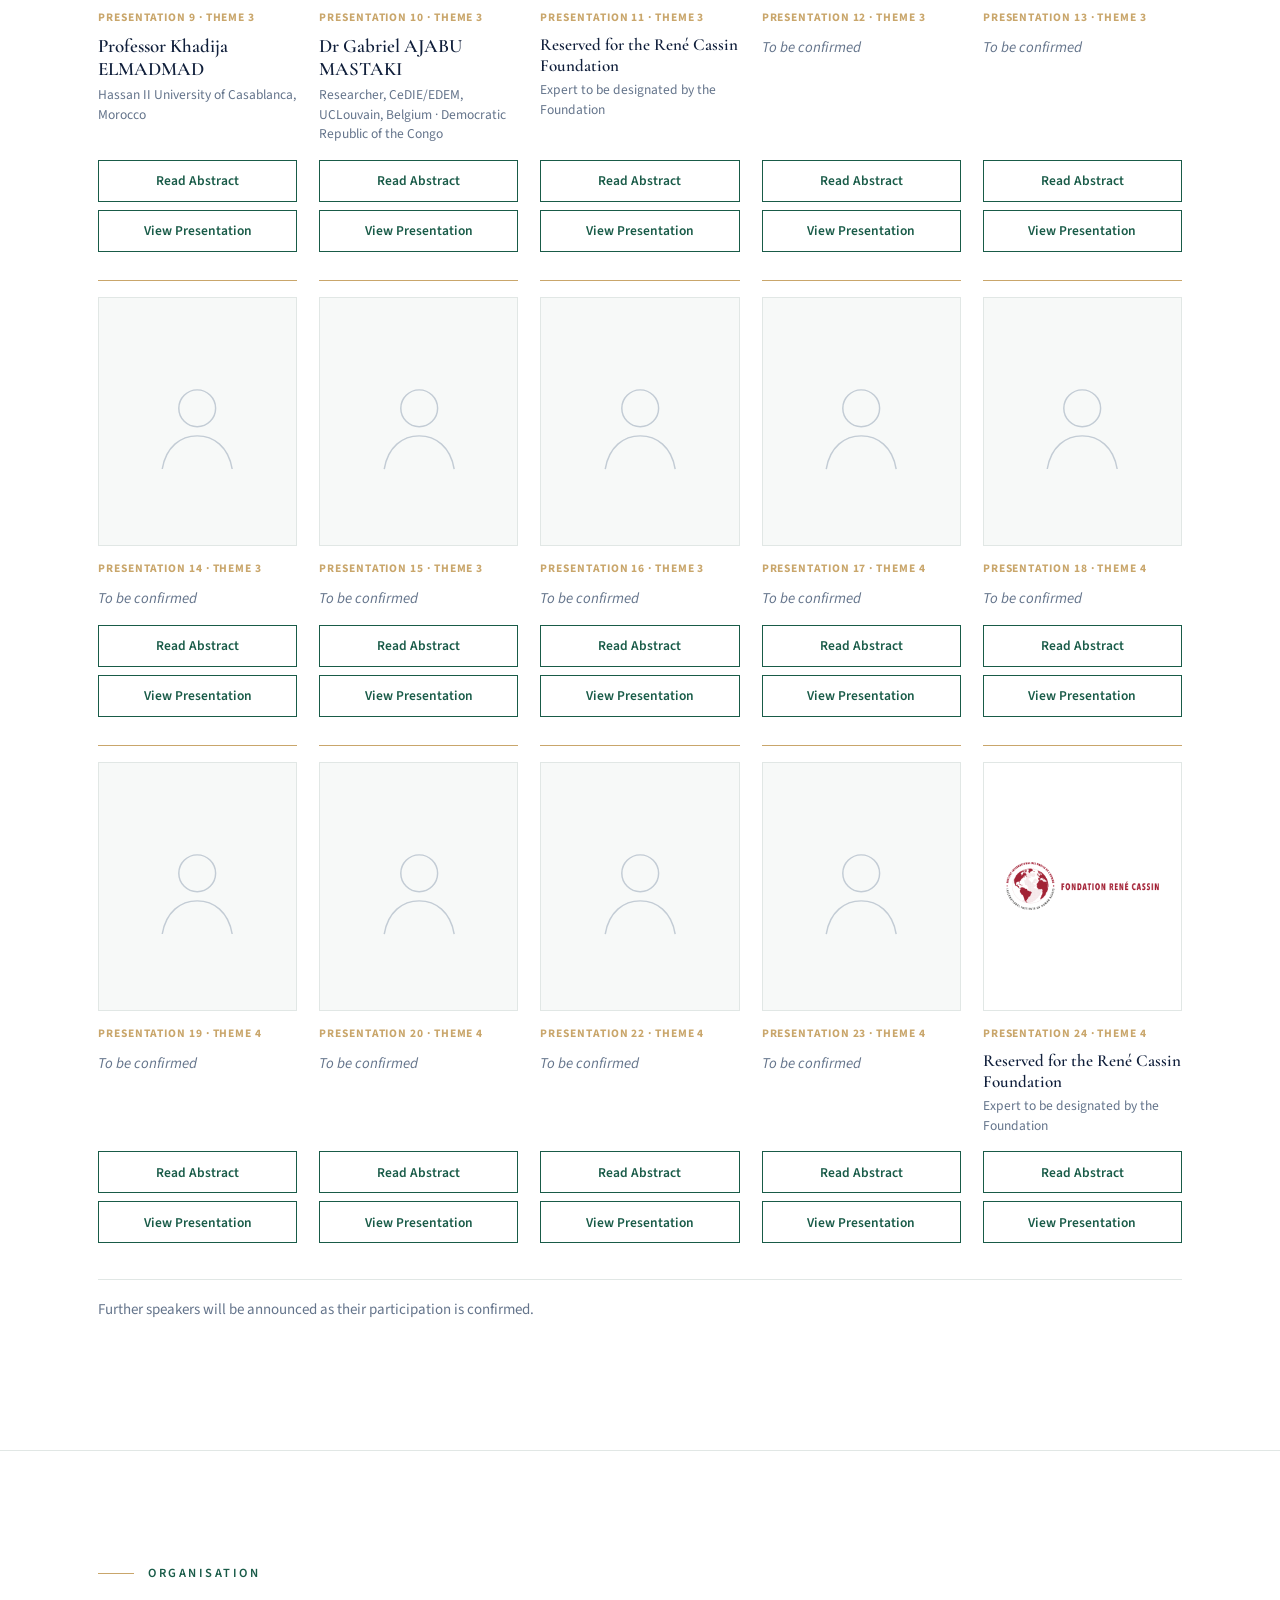
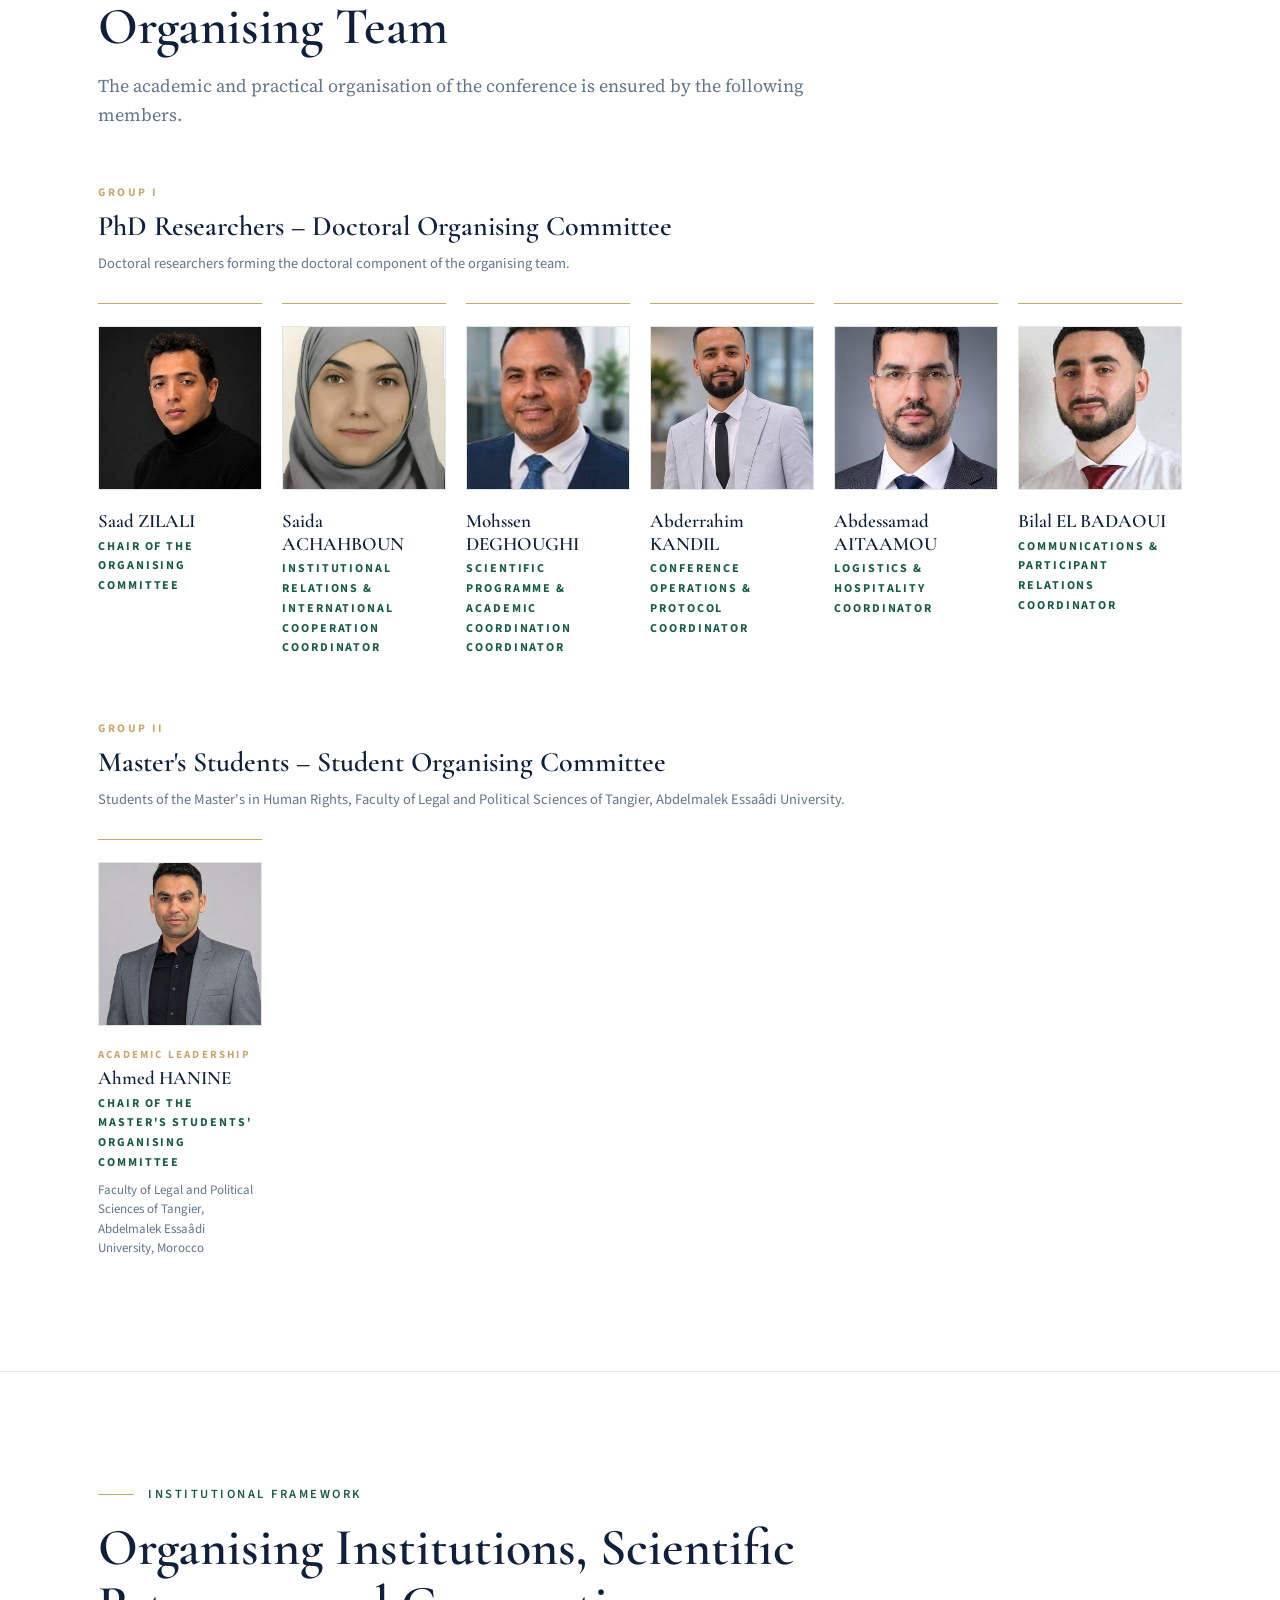
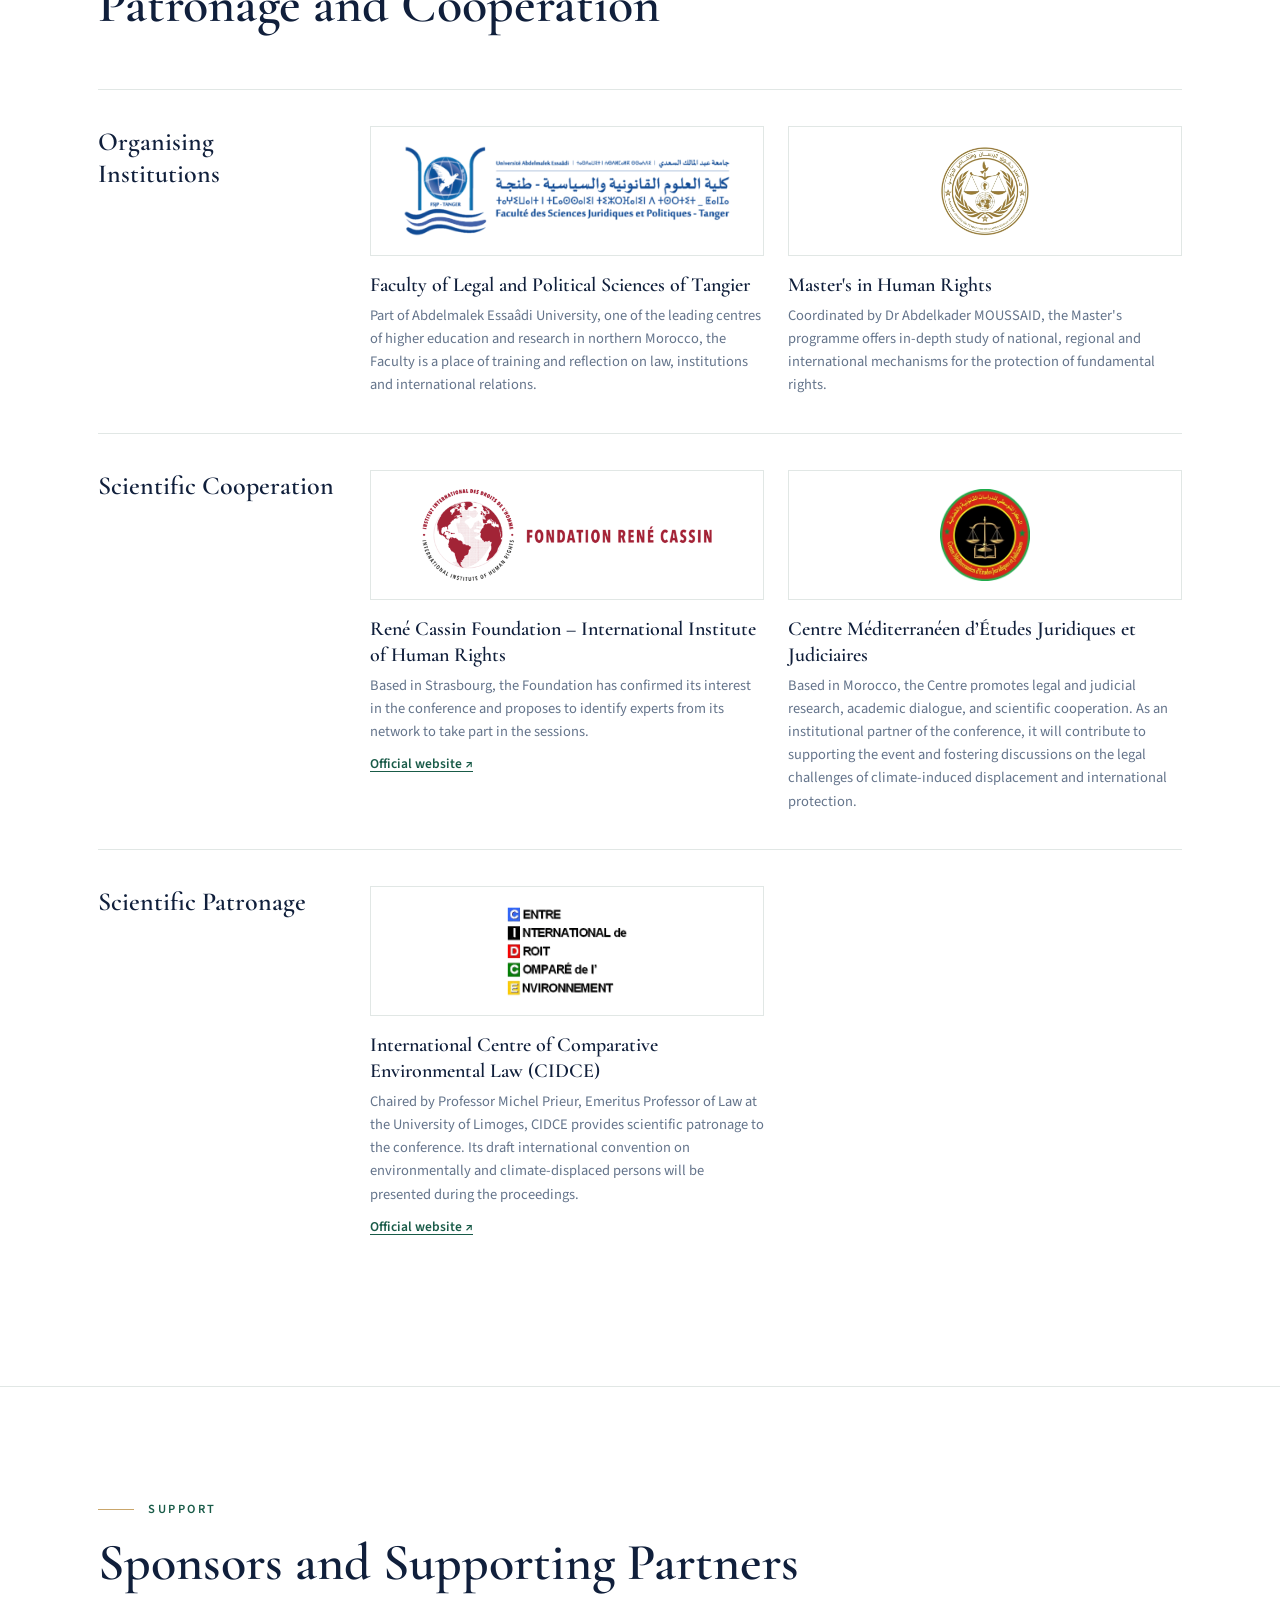
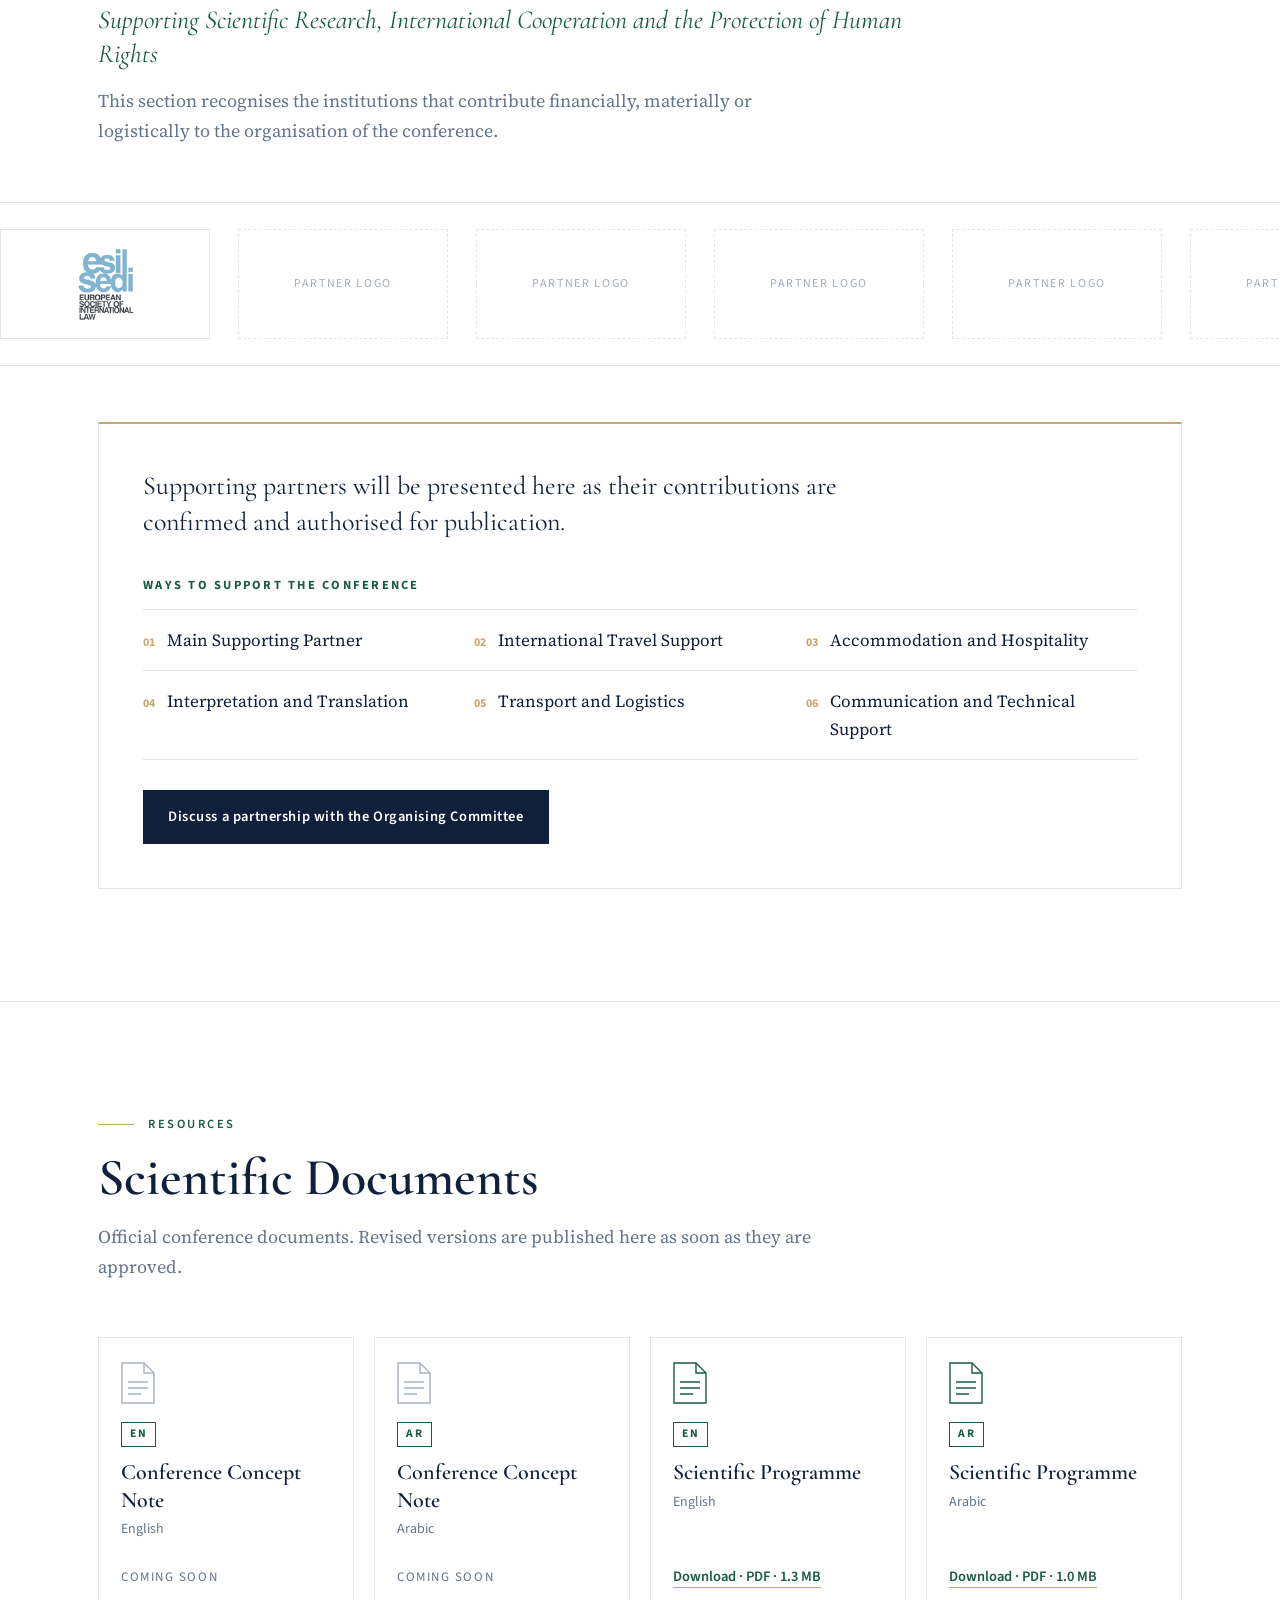
==== commit 5227b770: "Institutions: add Centre Méditerranéen d'Études Juridiques et Judiciaires (EN)" ====
--- a/index.html
+++ b/index.html
@@ -2477,6 +2477,12 @@
             <p>Based in Strasbourg, the Foundation has confirmed its interest in the conference and proposes to identify experts from its network to take part in the sessions.
             </p><a class="ext" href="https://www.iidh.org" target="_blank" rel="noopener">Official website ↗</a>
           </div>
+          <div class="inst"> <div class="logo-box"><img src="assets/img/logos/cmejj.webp" alt="Centre Méditerranéen d’Études Juridiques et Judiciaires – Morocco" loading="lazy"></div>
+            <h4>Centre Méditerranéen d’Études Juridiques et Judiciaires
+            </h4>
+            <p>Based in Morocco, the Centre promotes legal and judicial research, academic dialogue, and scientific cooperation. As an institutional partner of the conference, it will contribute to supporting the event and fostering discussions on the legal challenges of climate-induced displacement and international protection.
+            </p>
+          </div>
         </div>
       </div>
       <div class="inst-group">
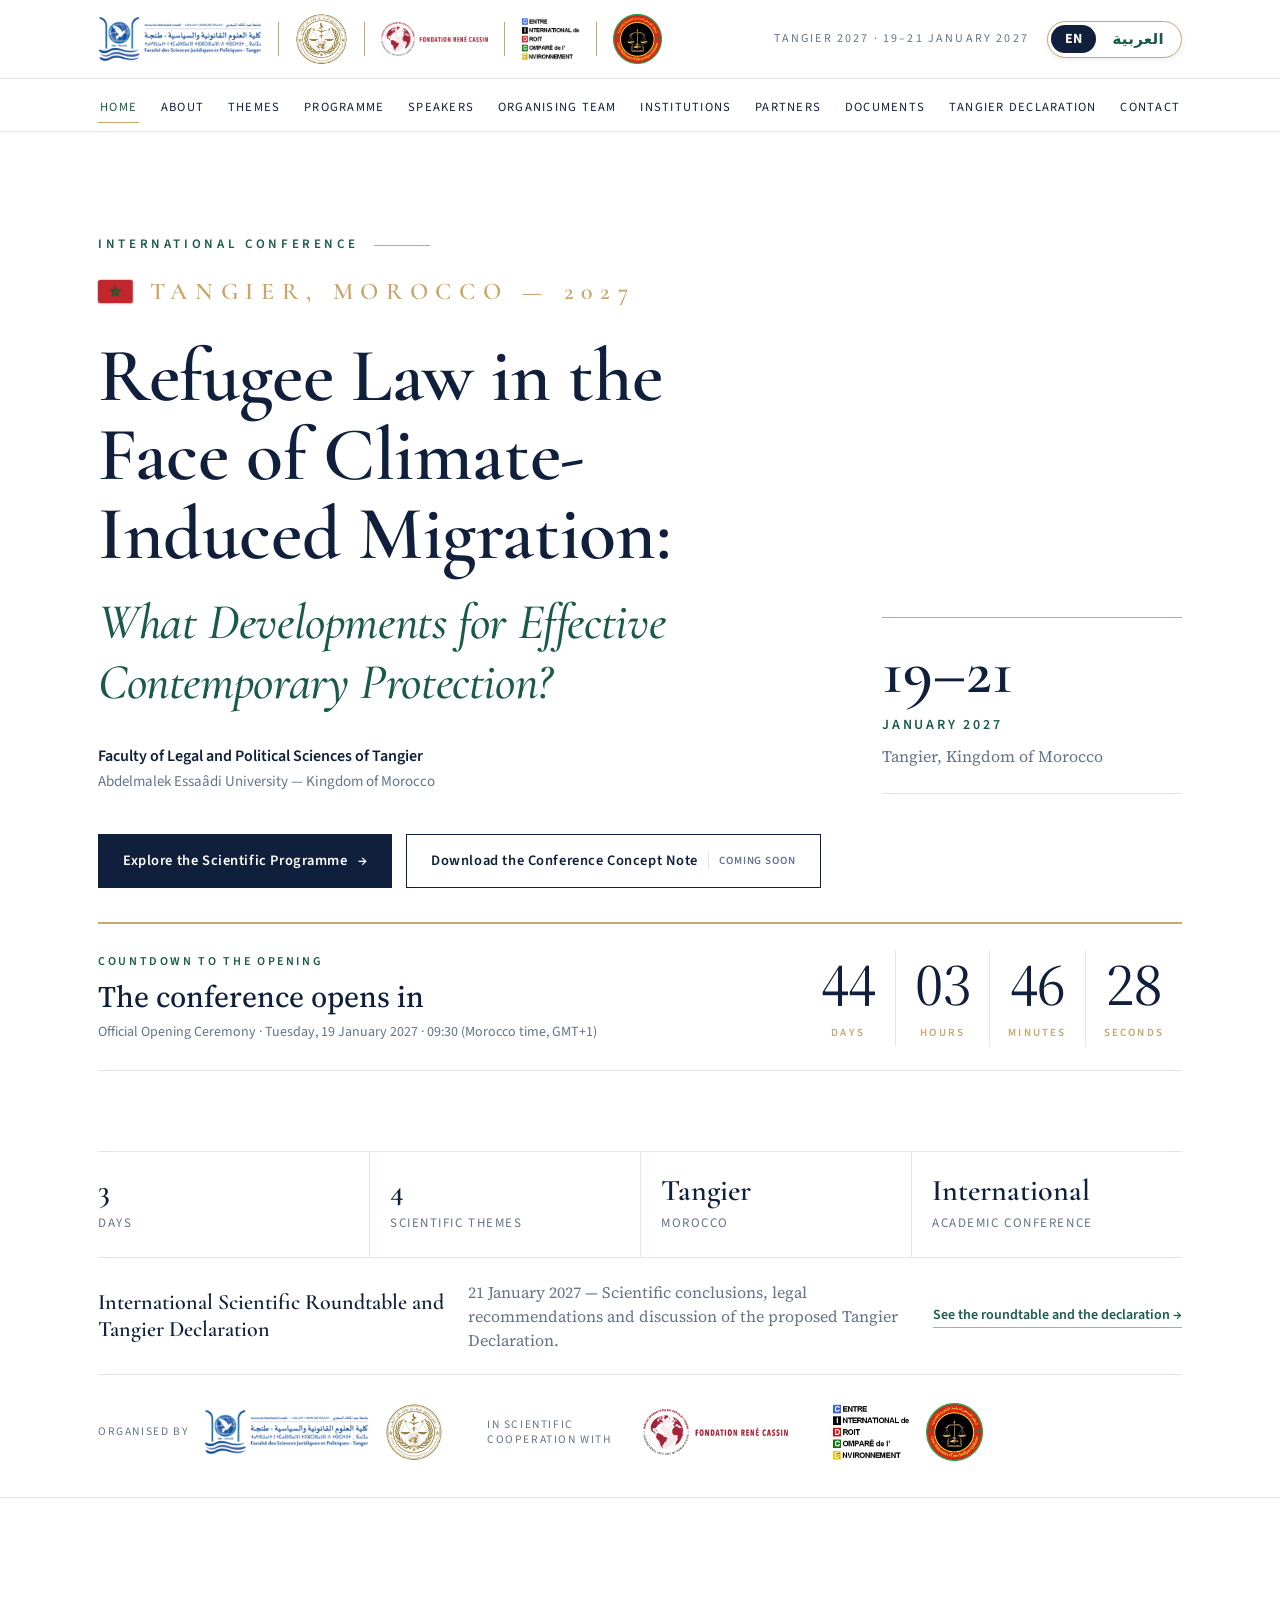
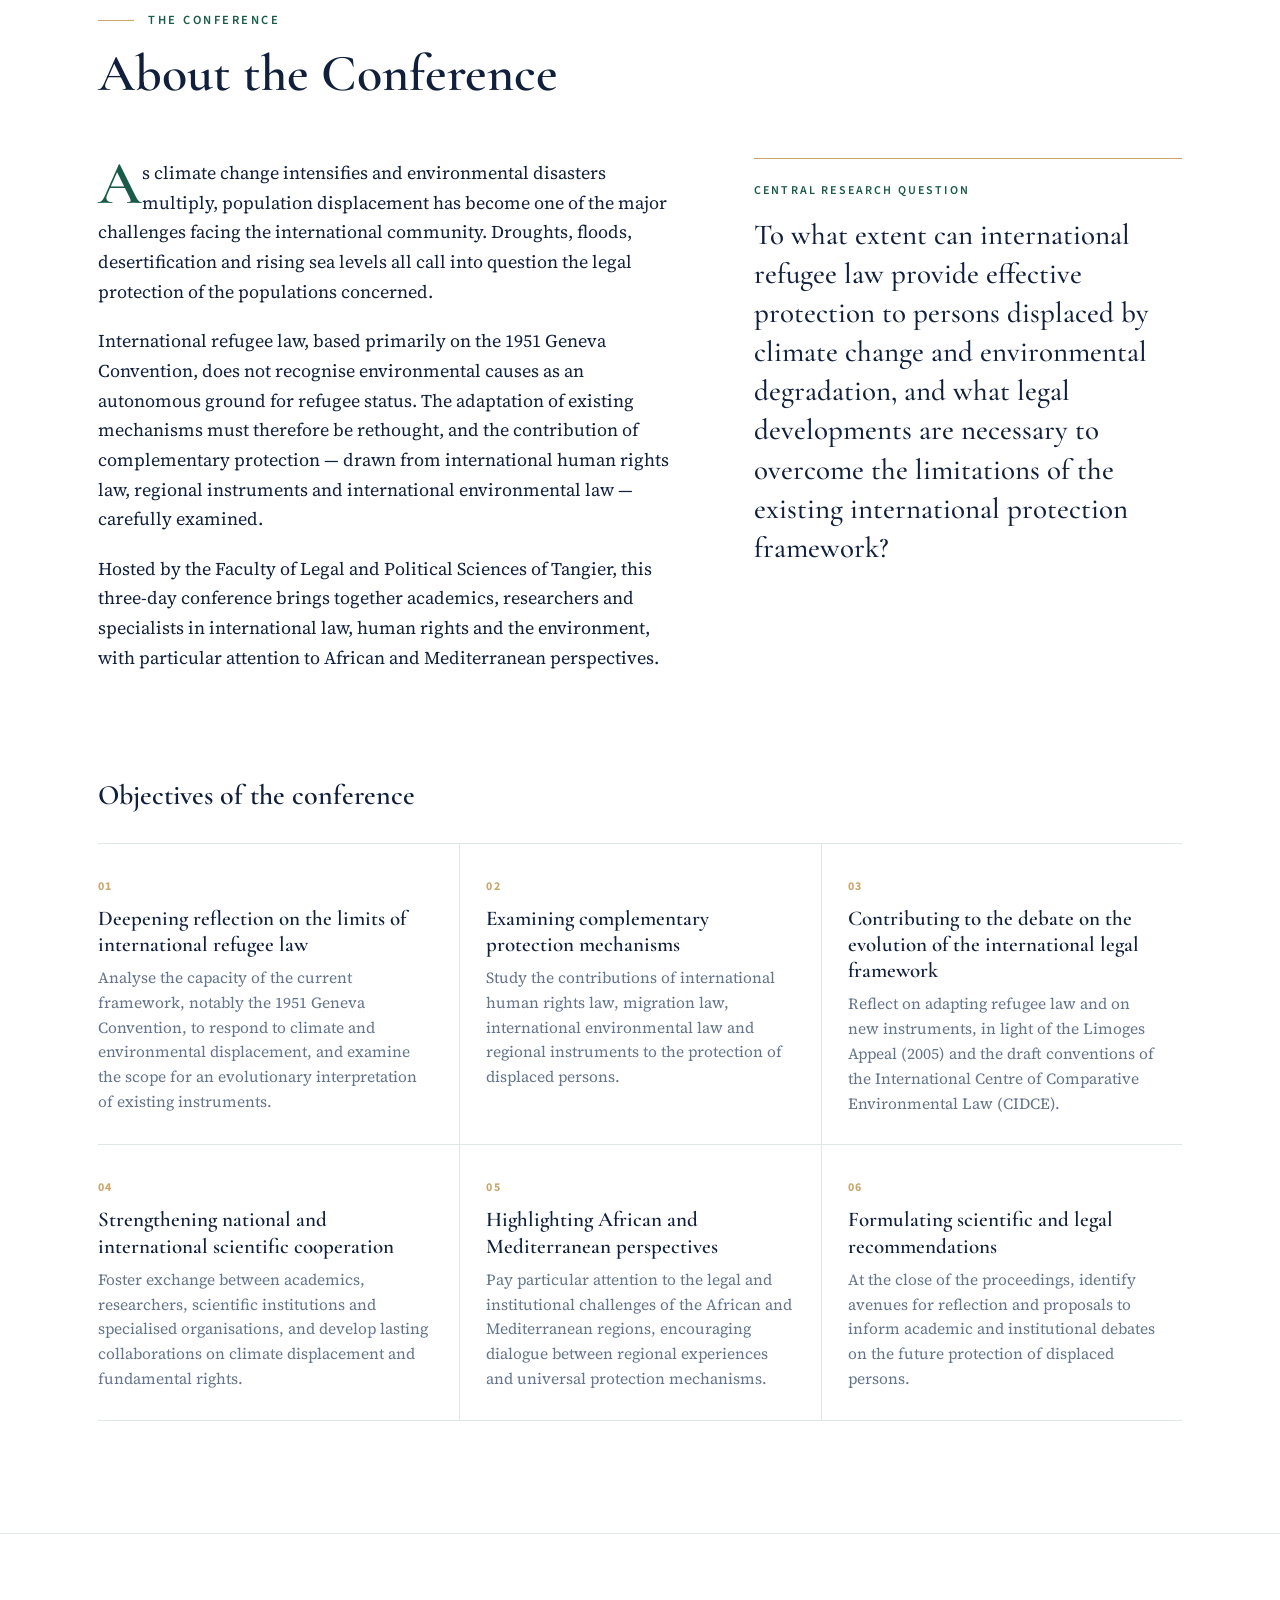
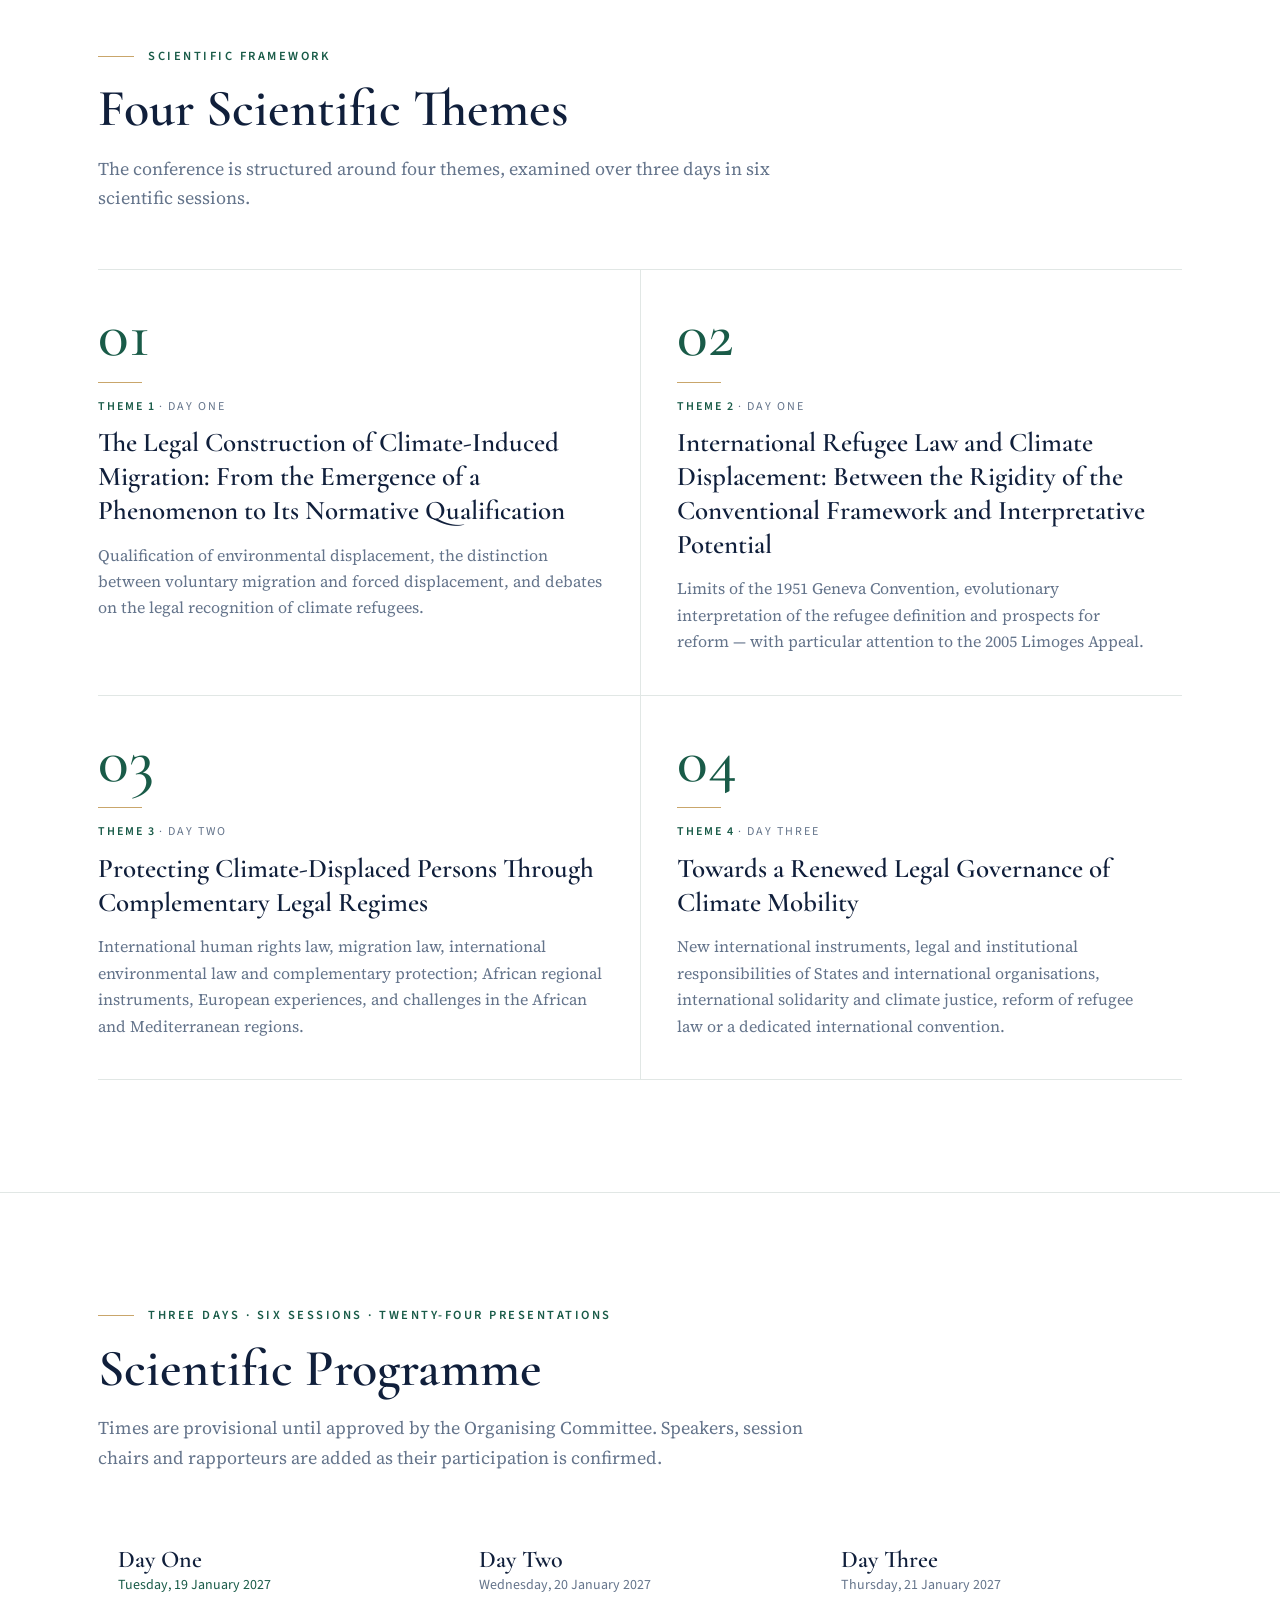
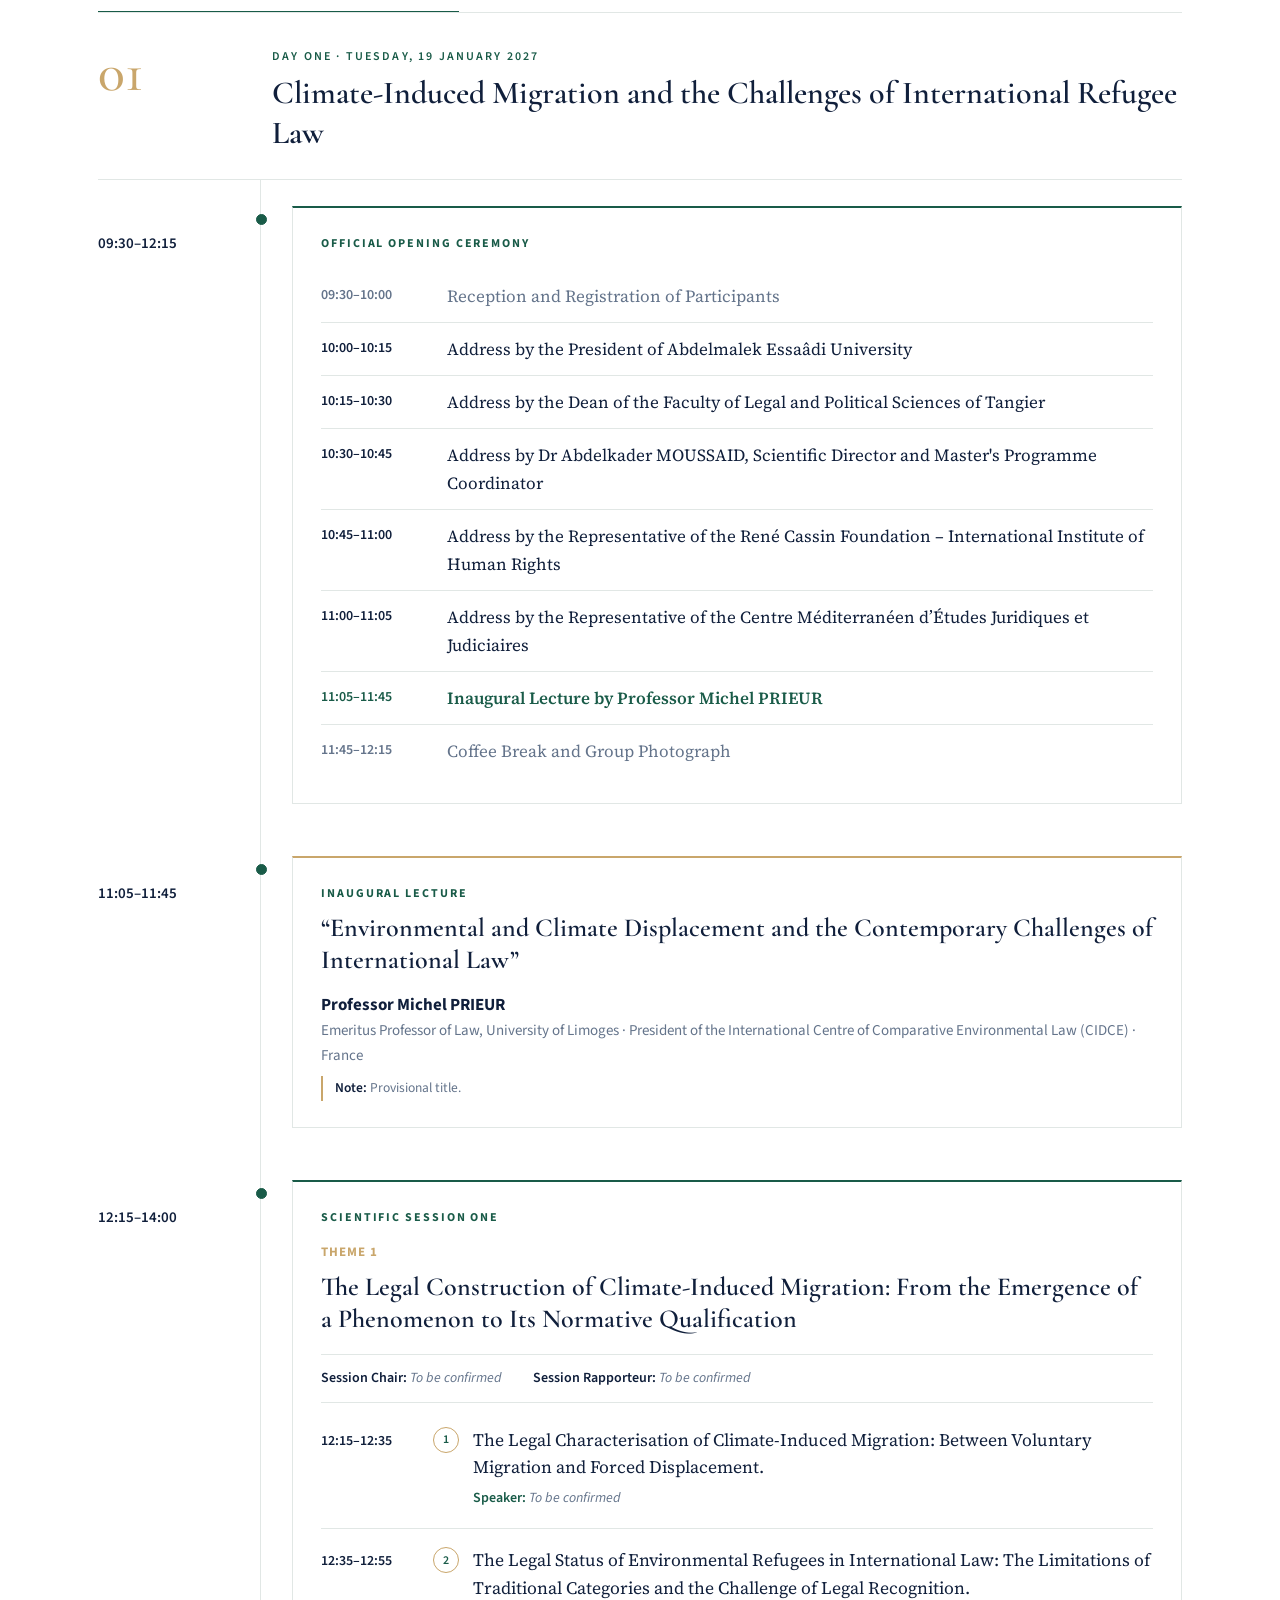
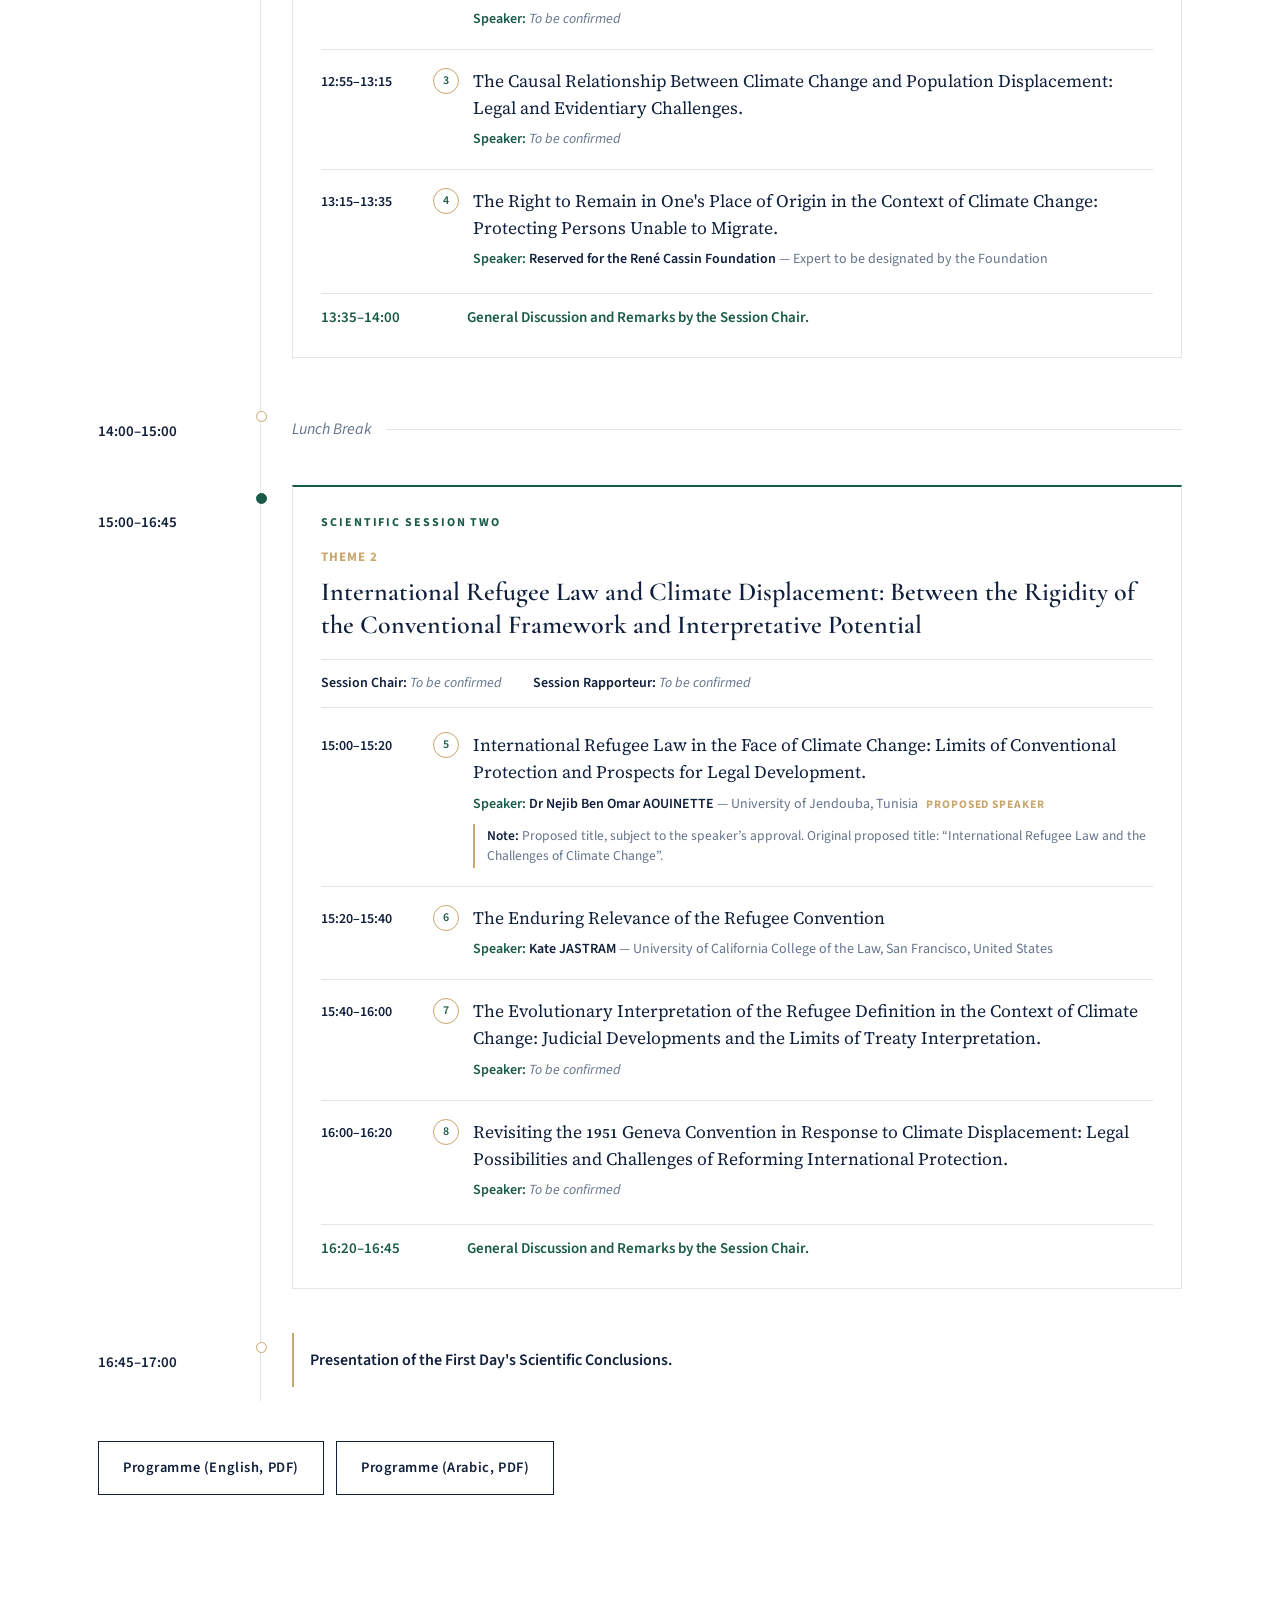
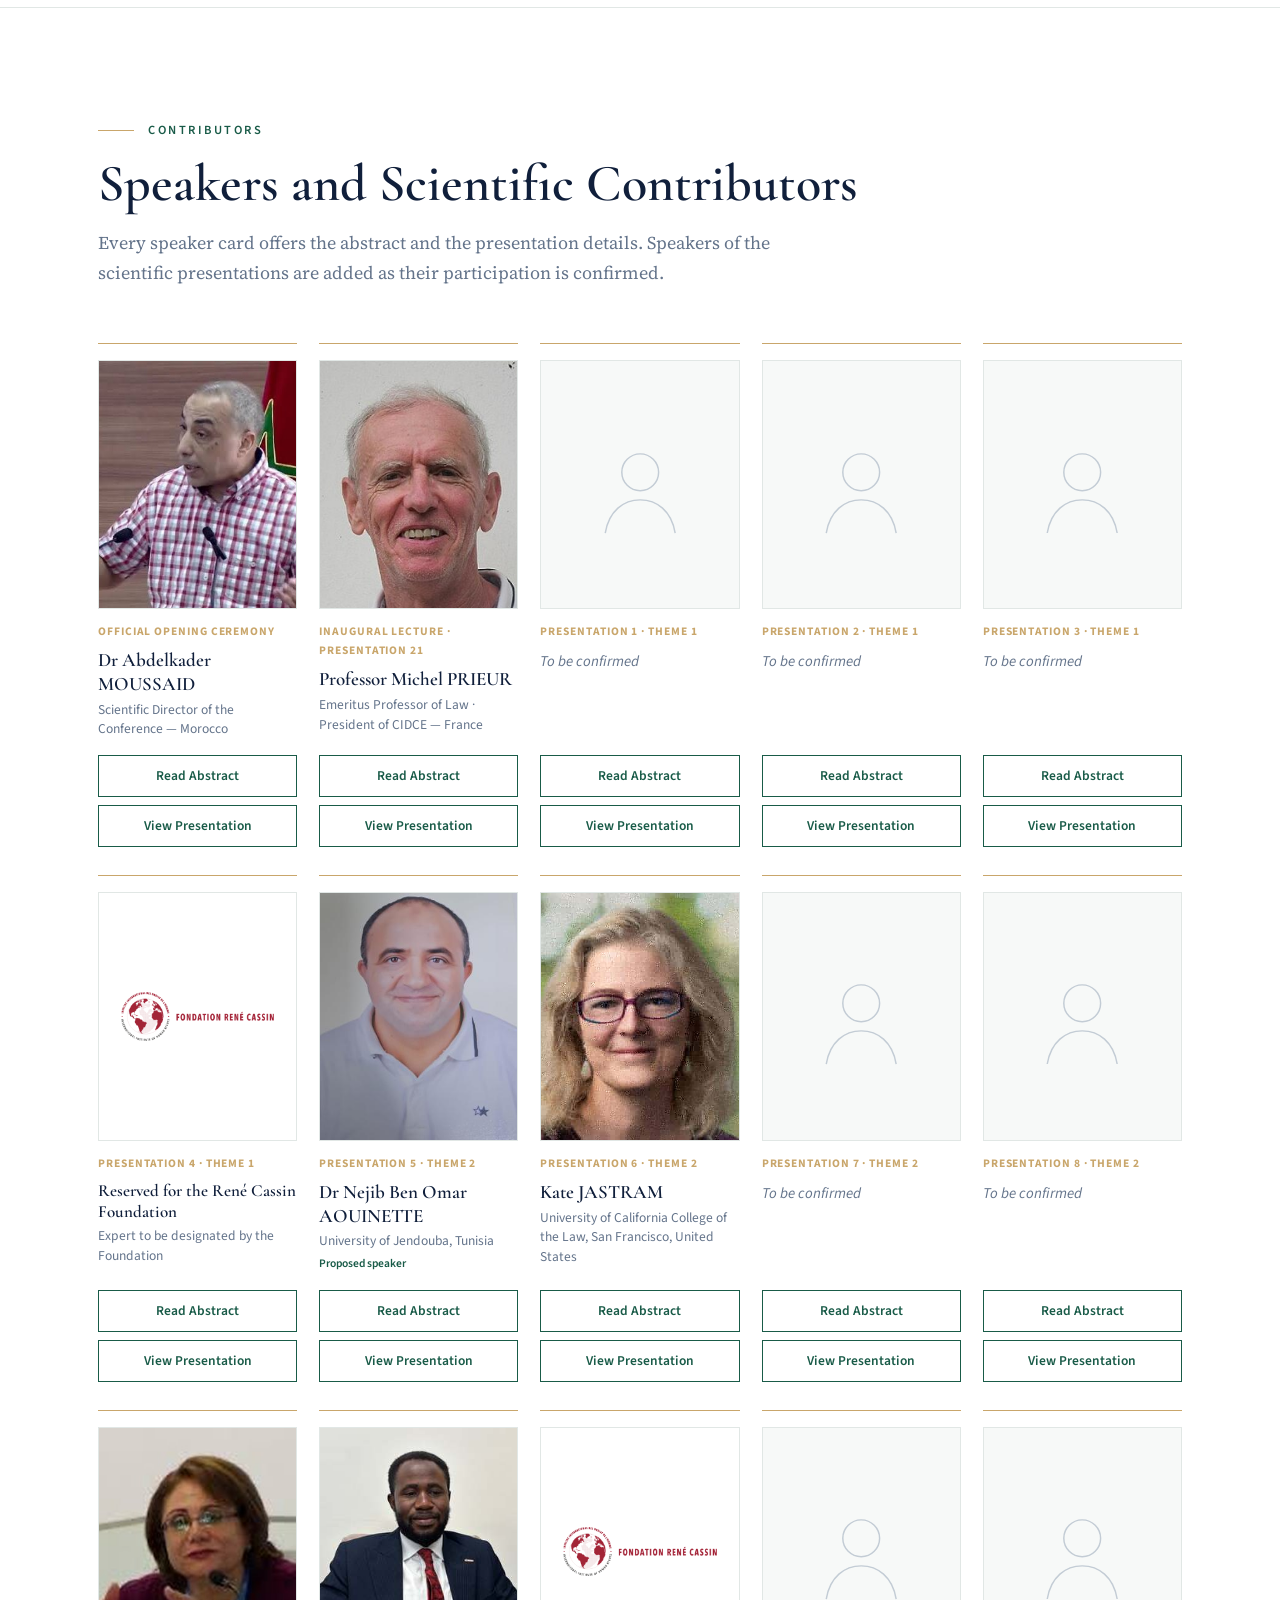
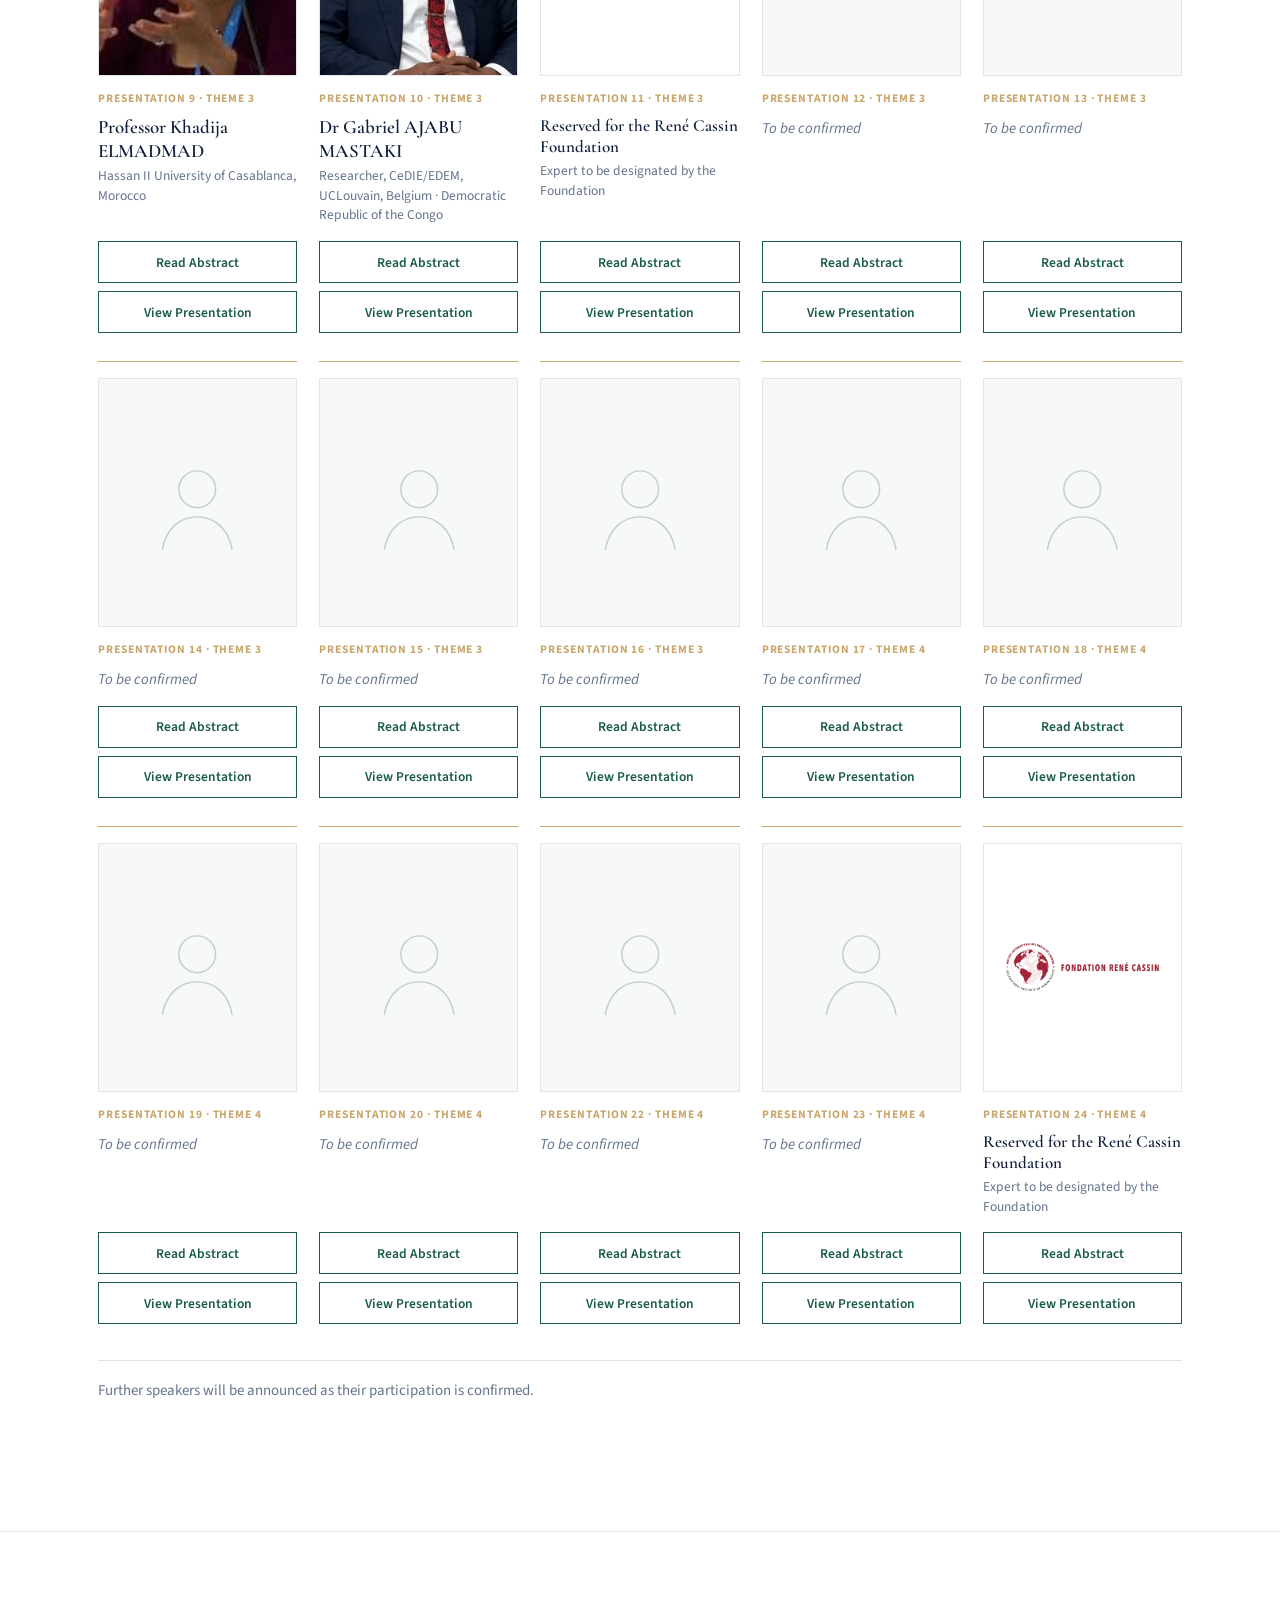
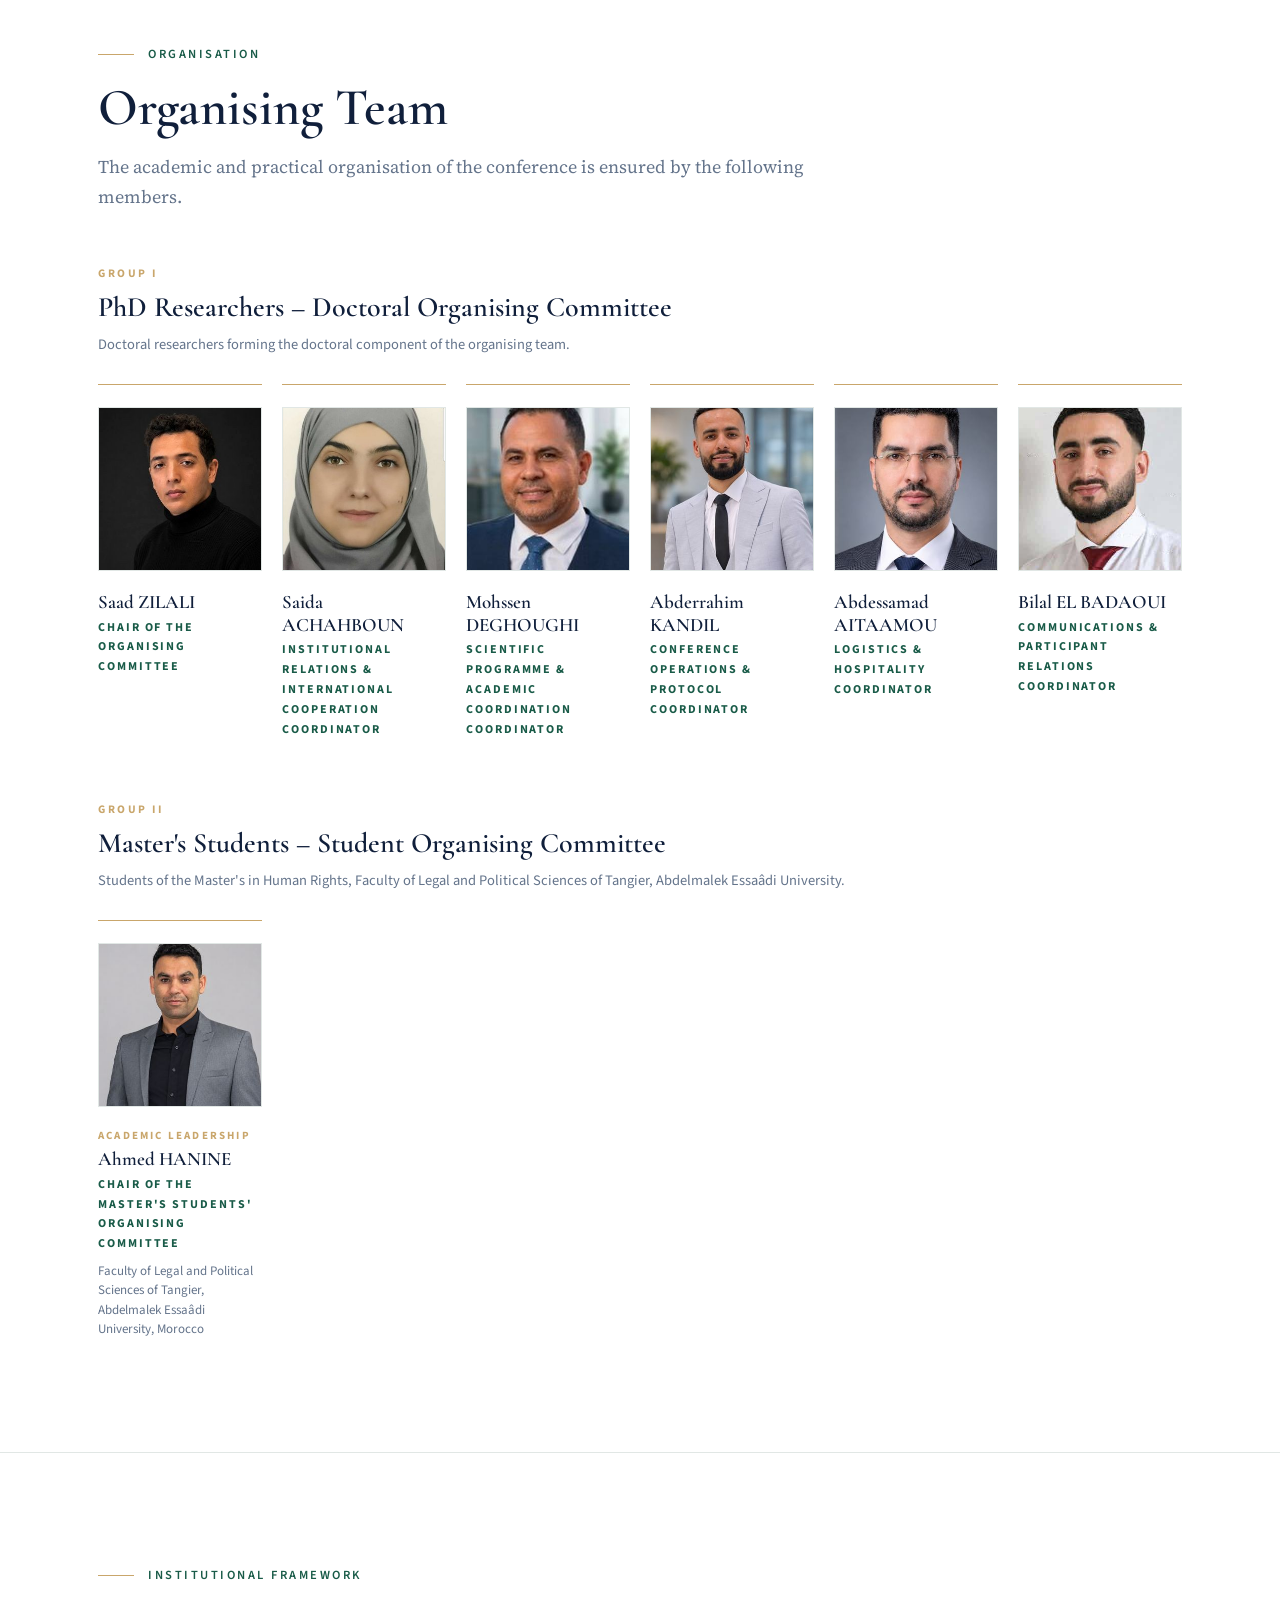
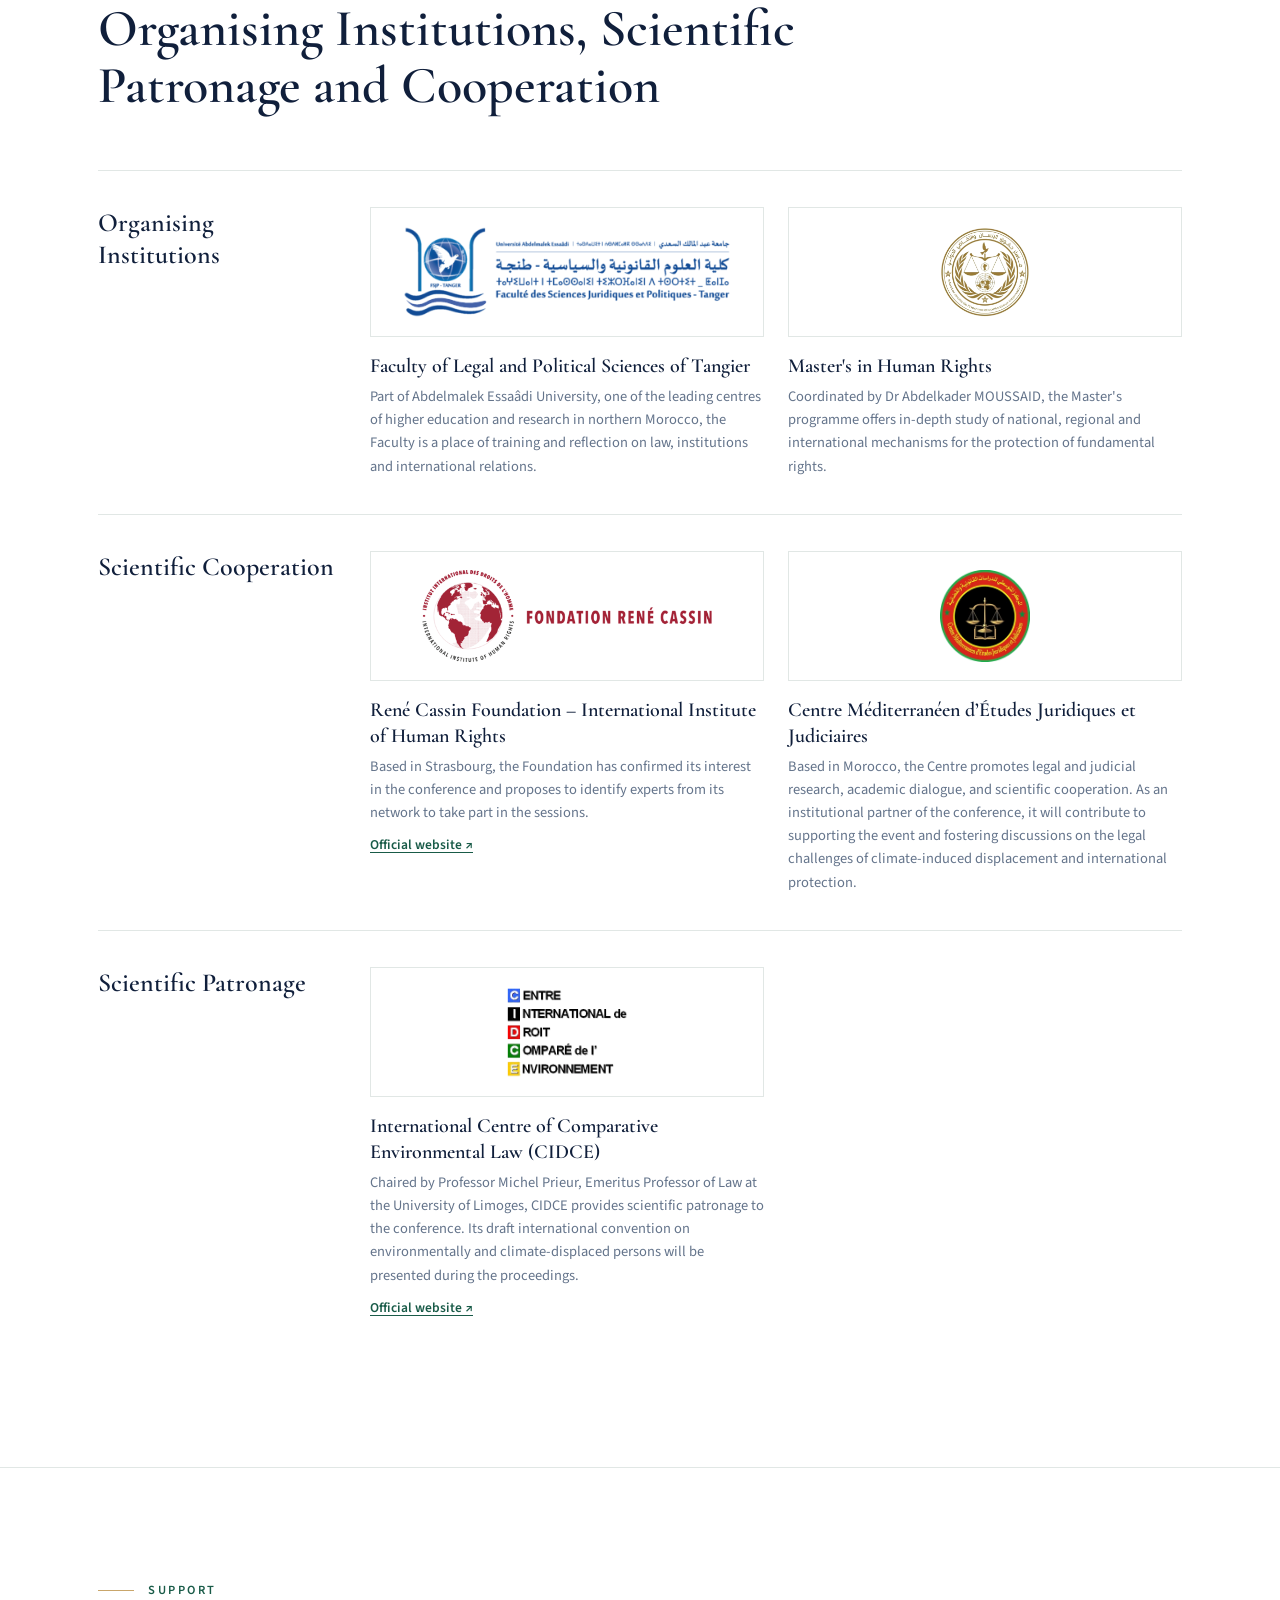
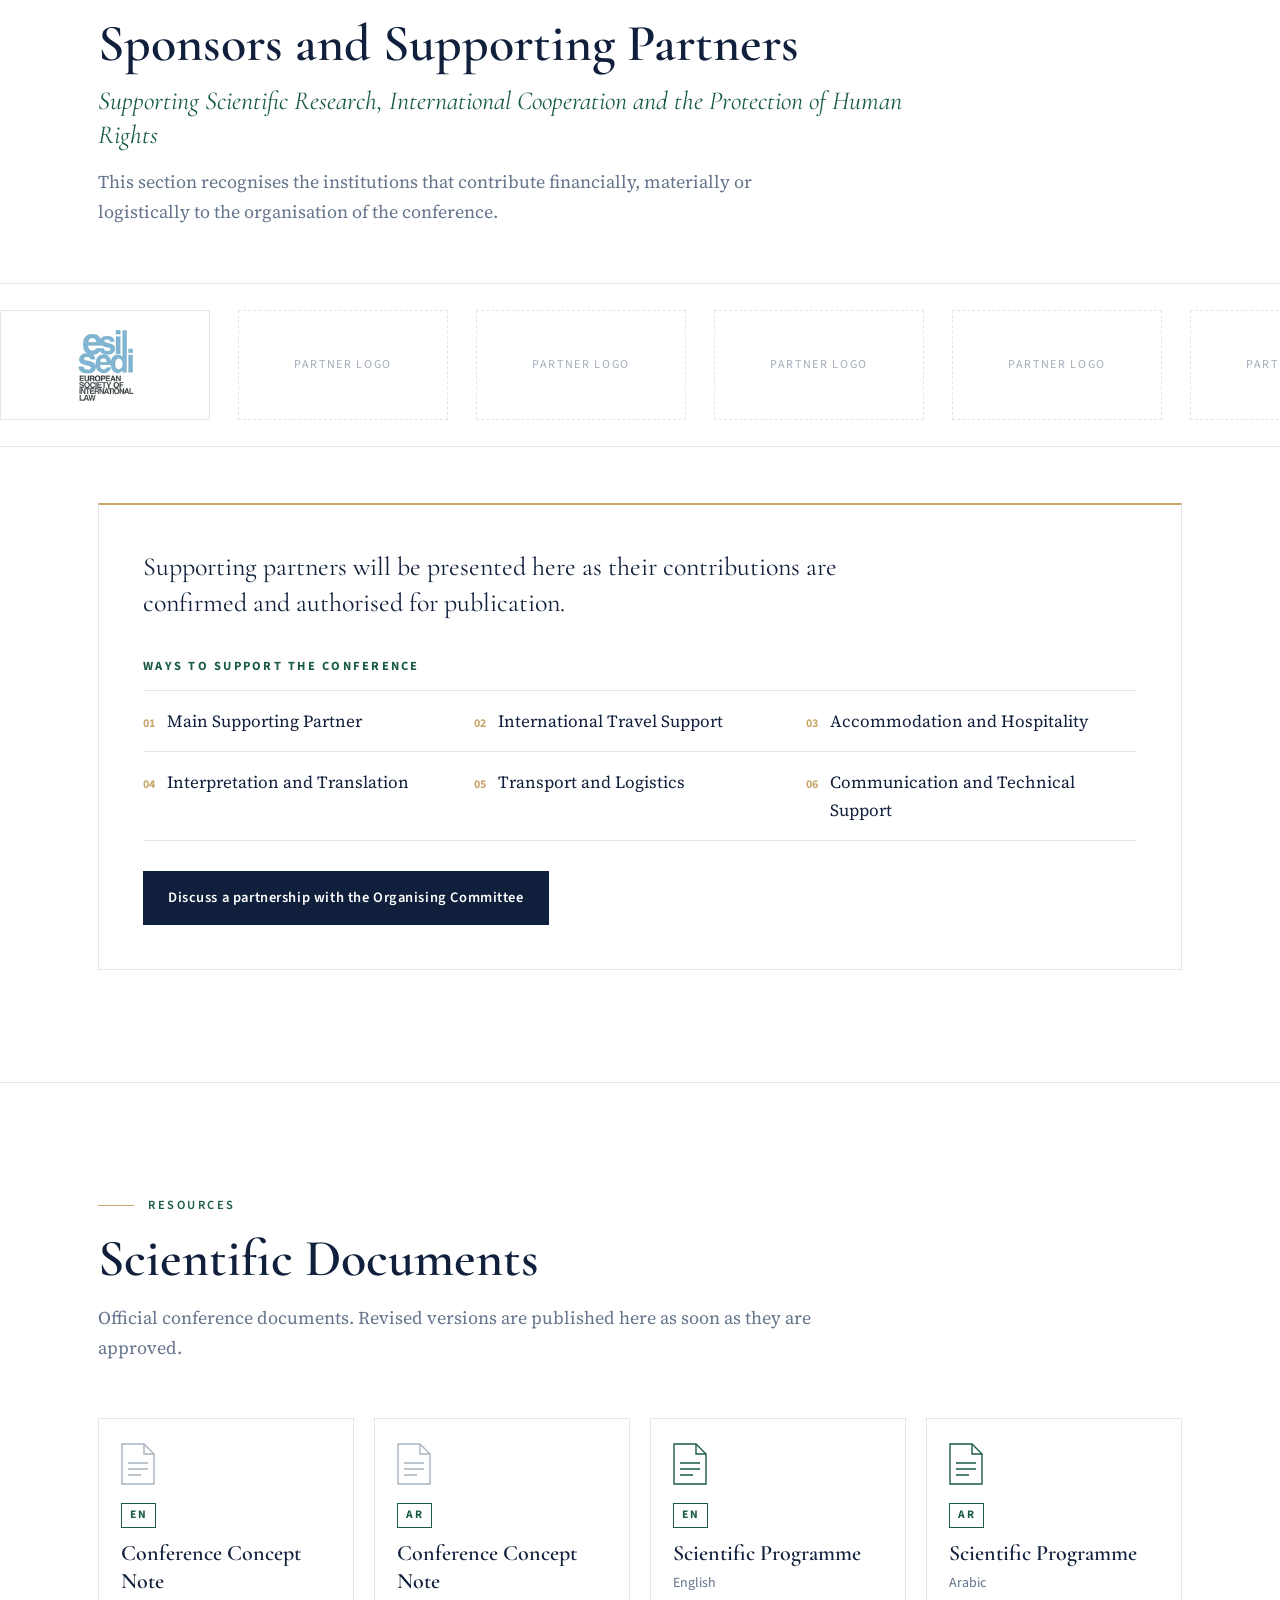
==== commit 77820404: "Opening ceremony: add address by the CMEJJ representative (11:00–11:05) (EN)" ====
--- a/index.html
+++ b/index.html
@@ -351,7 +351,9 @@
                   </li>
                   <li class=""><span class="tm" dir="ltr">10:45–11:00</span><span>Address by the Representative of the René Cassin Foundation – International Institute of Human Rights</span>
                   </li>
-                  <li class="highlight"><span class="tm" dir="ltr">11:00–11:45</span><span>Inaugural Lecture by Professor Michel PRIEUR</span>
+                  <li class=""><span class="tm" dir="ltr">11:00–11:05</span><span>Address by the Representative of the Centre Méditerranéen d’Études Juridiques et Judiciaires</span>
+                  </li>
+                  <li class="highlight"><span class="tm" dir="ltr">11:05–11:45</span><span>Inaugural Lecture by Professor Michel PRIEUR</span>
                   </li>
                   <li class="muted"><span class="tm" dir="ltr">11:45–12:15</span><span>Coffee Break and Group Photograph</span>
                   </li>
@@ -360,7 +362,7 @@
             </div>
           </li>
           <li class="k-lecture">
-            <div class="when"><span class="tm" dir="ltr">11:00–11:45</span>
+            <div class="when"><span class="tm" dir="ltr">11:05–11:45</span>
             </div>
             <div class="body">
               <article class="card lecture">
@@ -1261,7 +1263,7 @@
               </dd>
               <dt>Date and time
               </dt>
-              <dd>Day One · Tuesday, <span class="tm" dir="ltr">19</span> January <span class="tm" dir="ltr">2027</span> · <span class="tm" dir="ltr">11:00–11:45</span>
+              <dd>Day One · Tuesday, <span class="tm" dir="ltr">19</span> January <span class="tm" dir="ltr">2027</span> · <span class="tm" dir="ltr">11:05–11:45</span>
               </dd>
             </dl>
             <p class="soon-msg">Presentation materials coming soon.
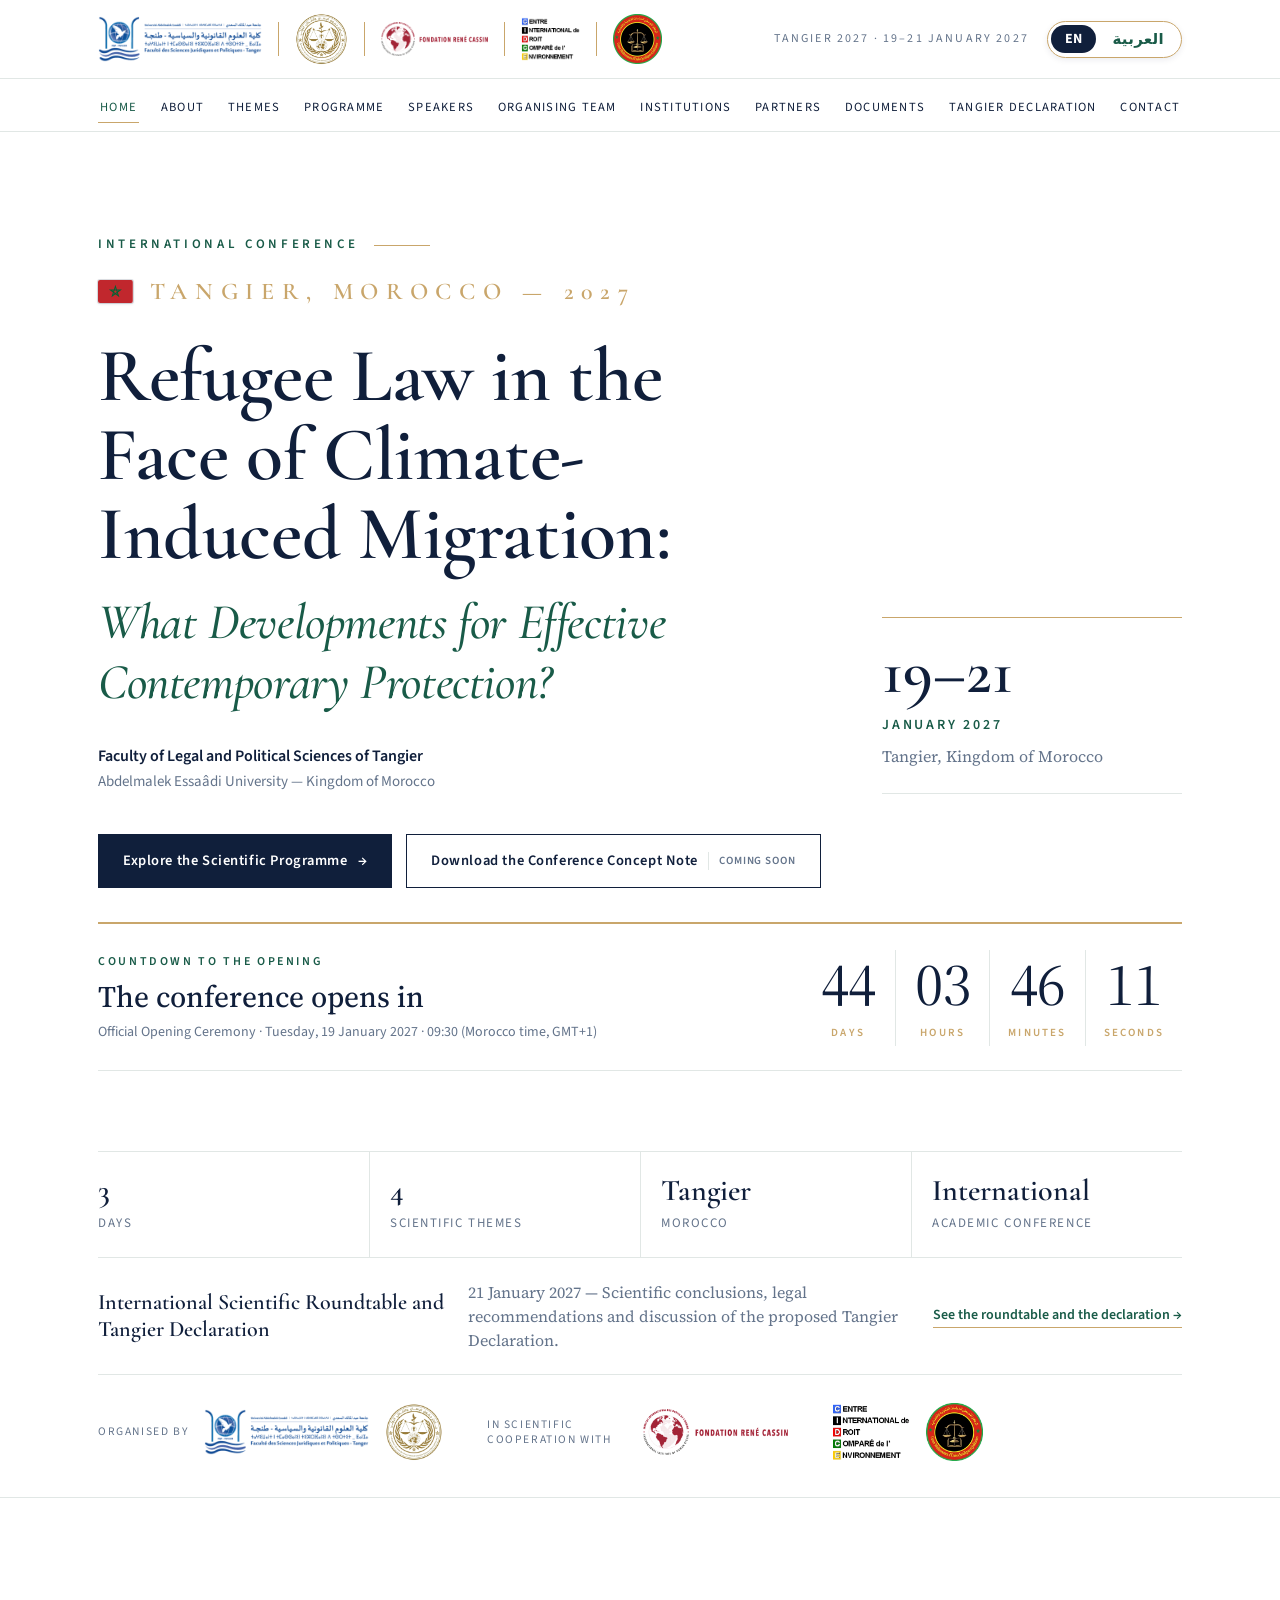
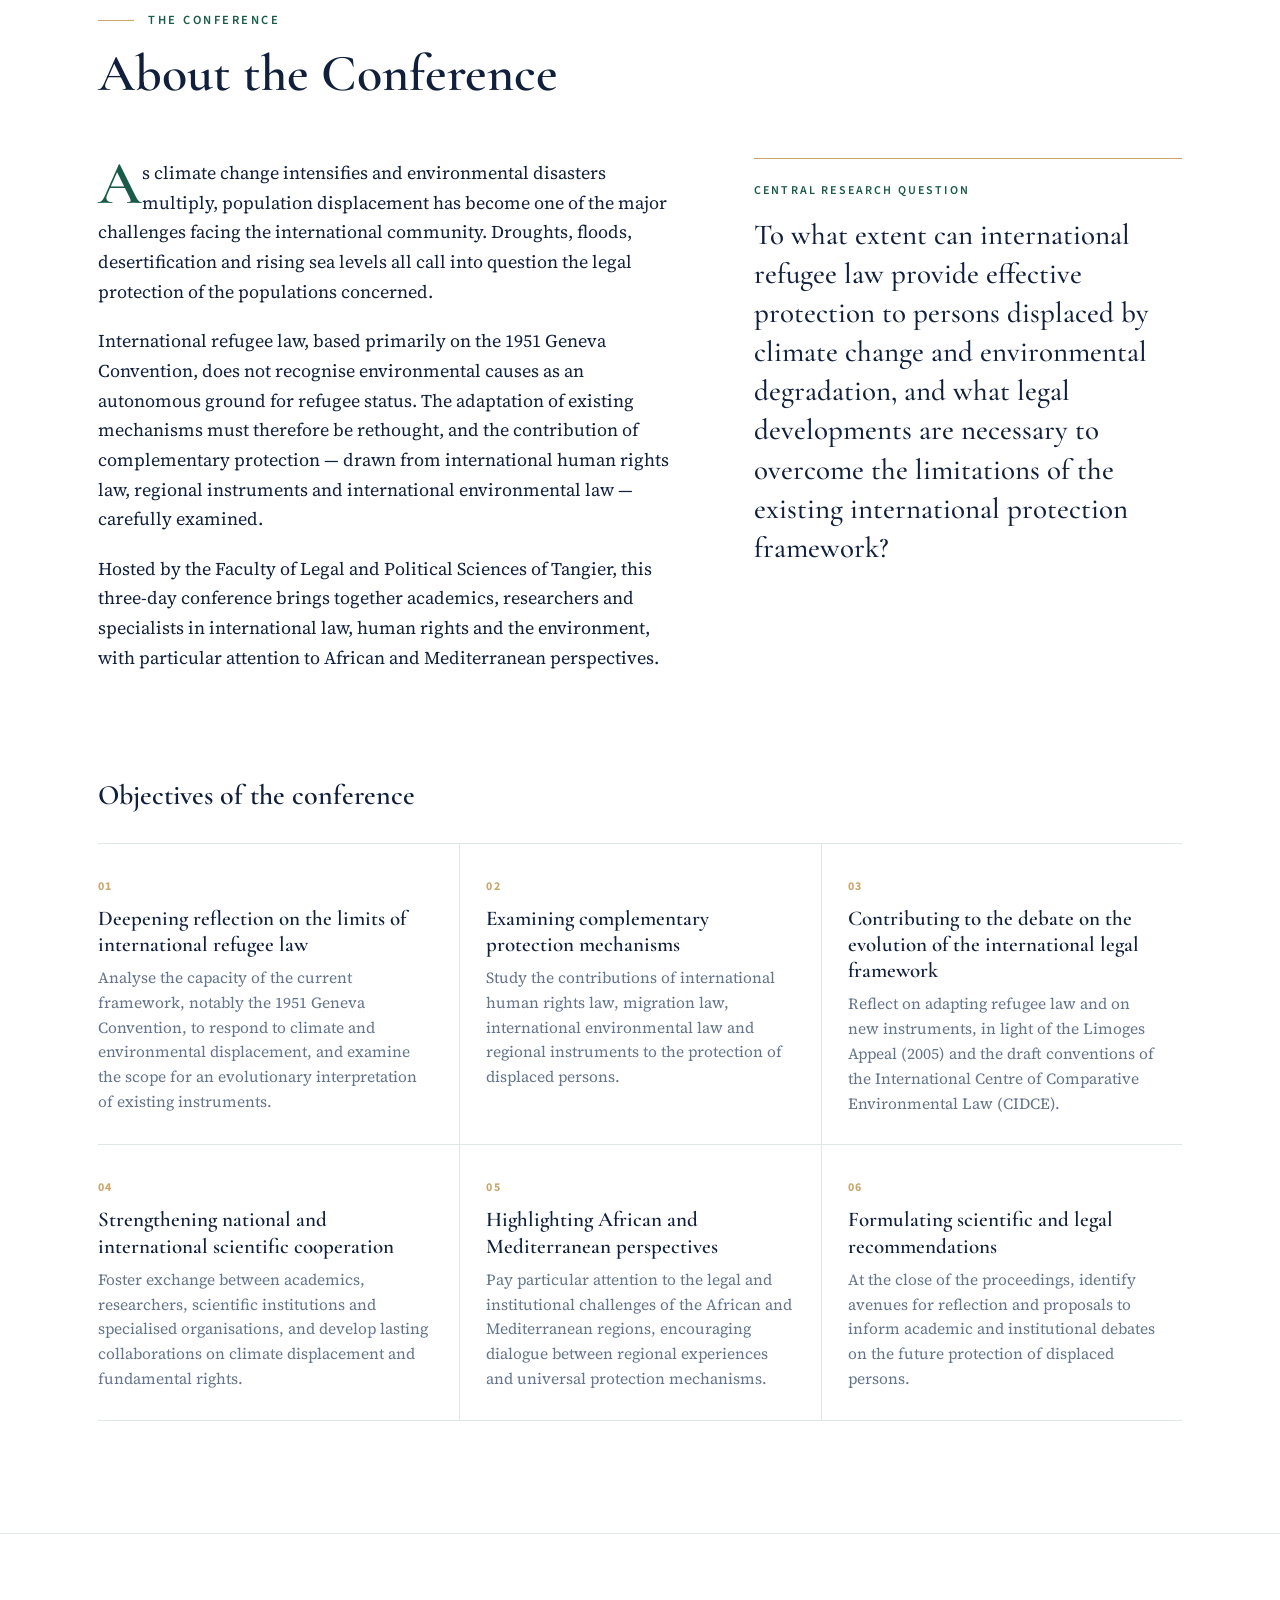
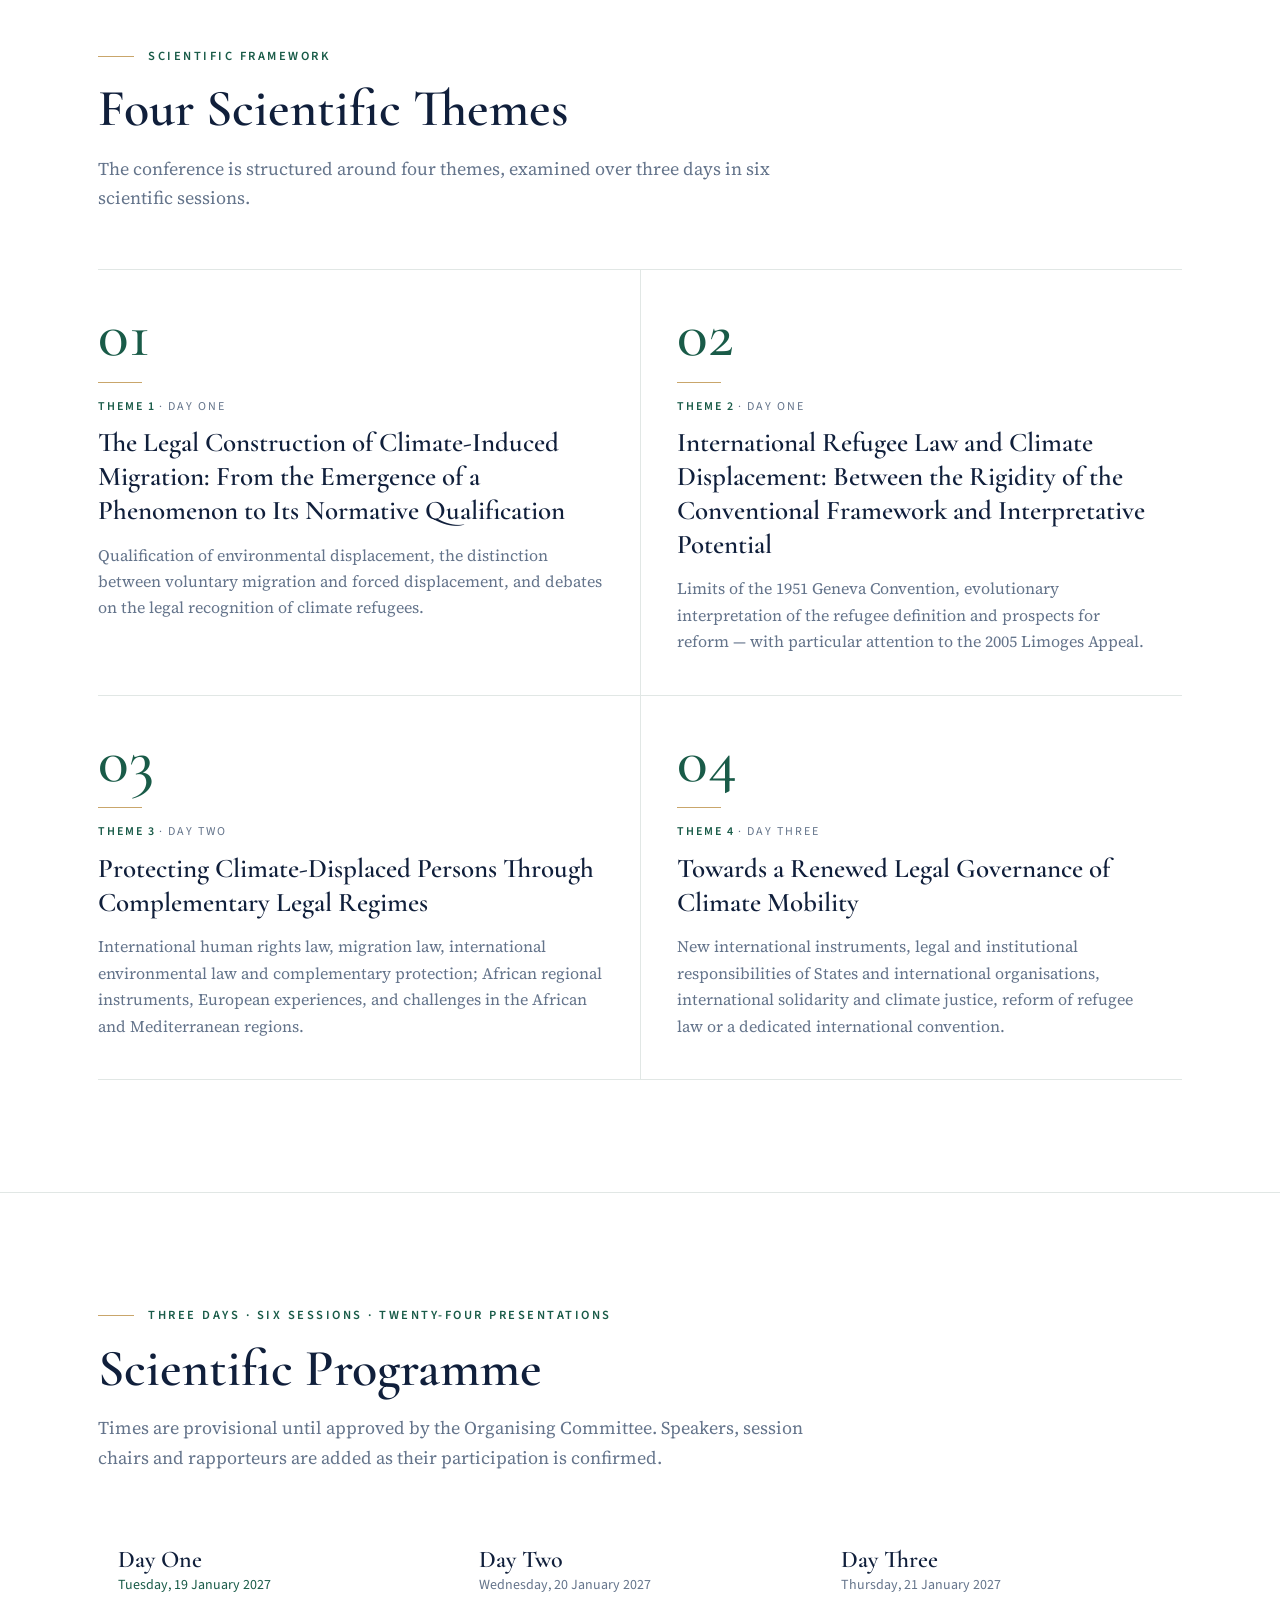
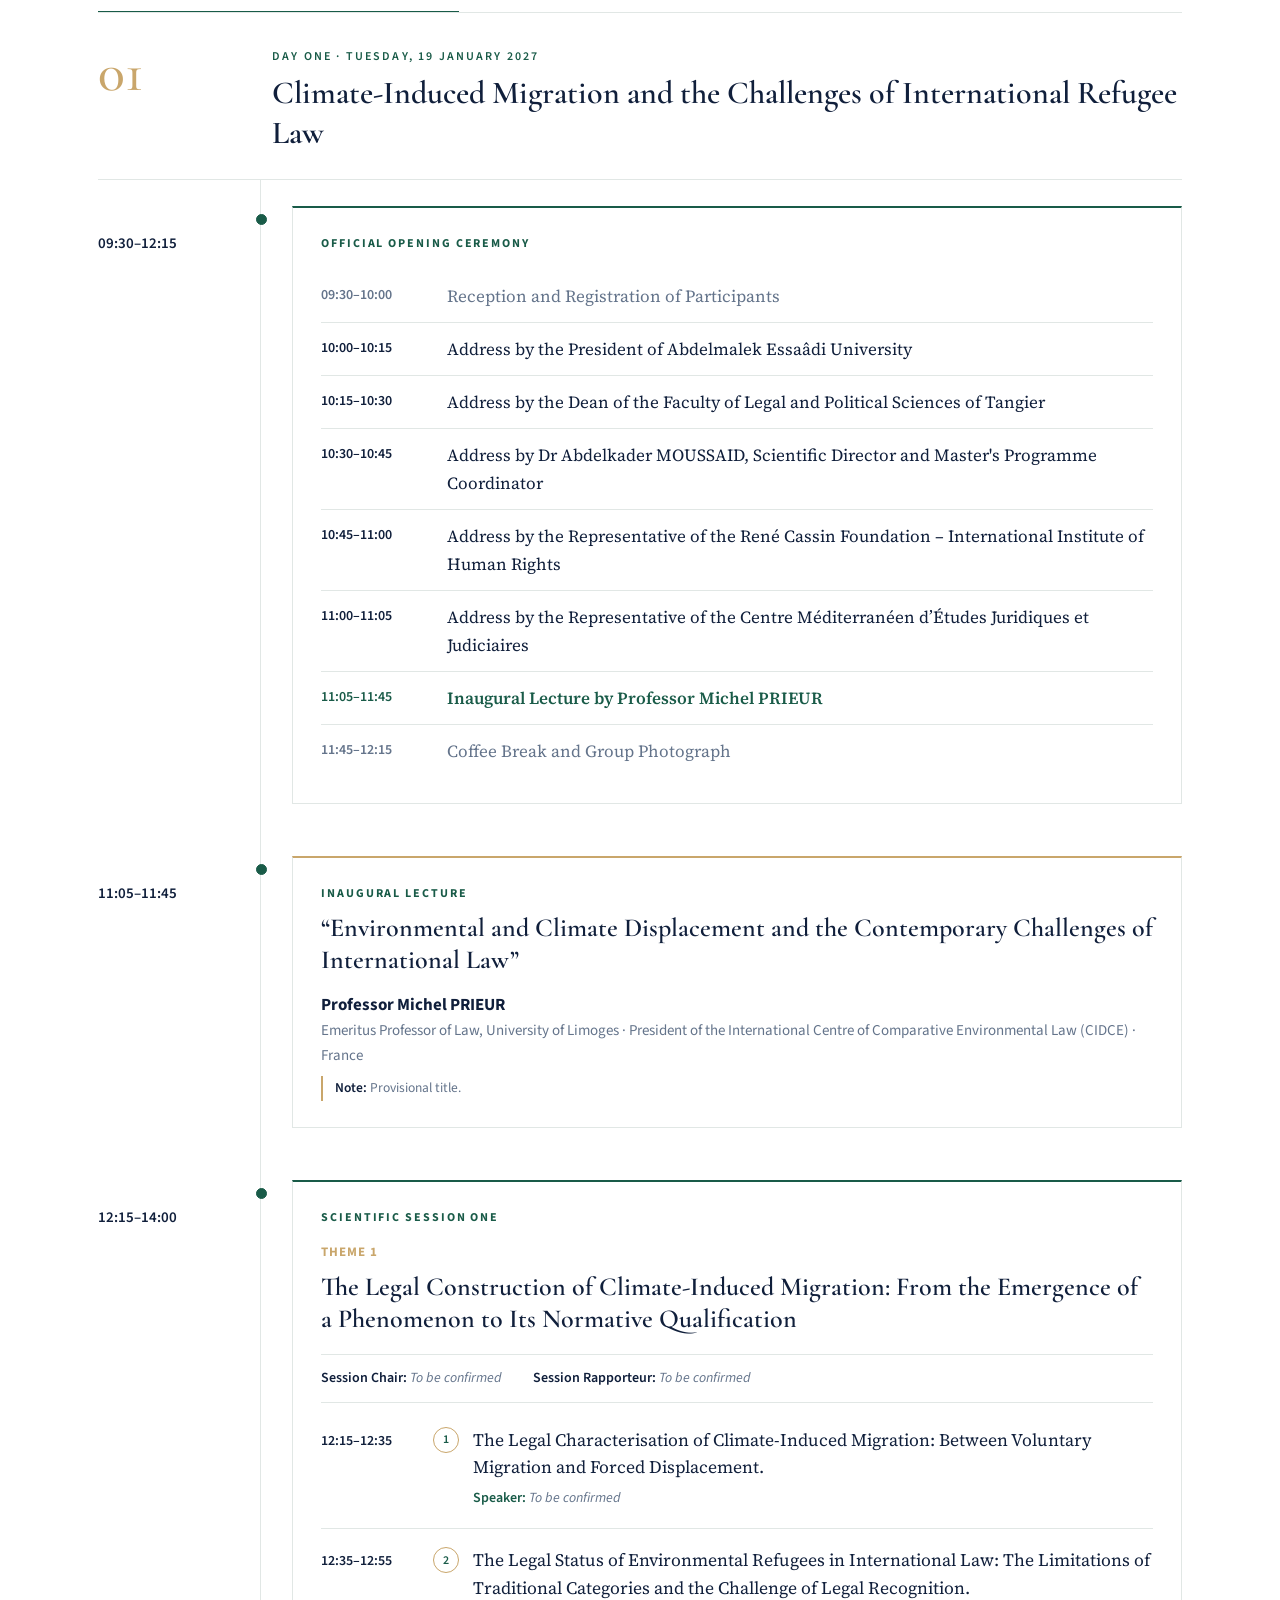
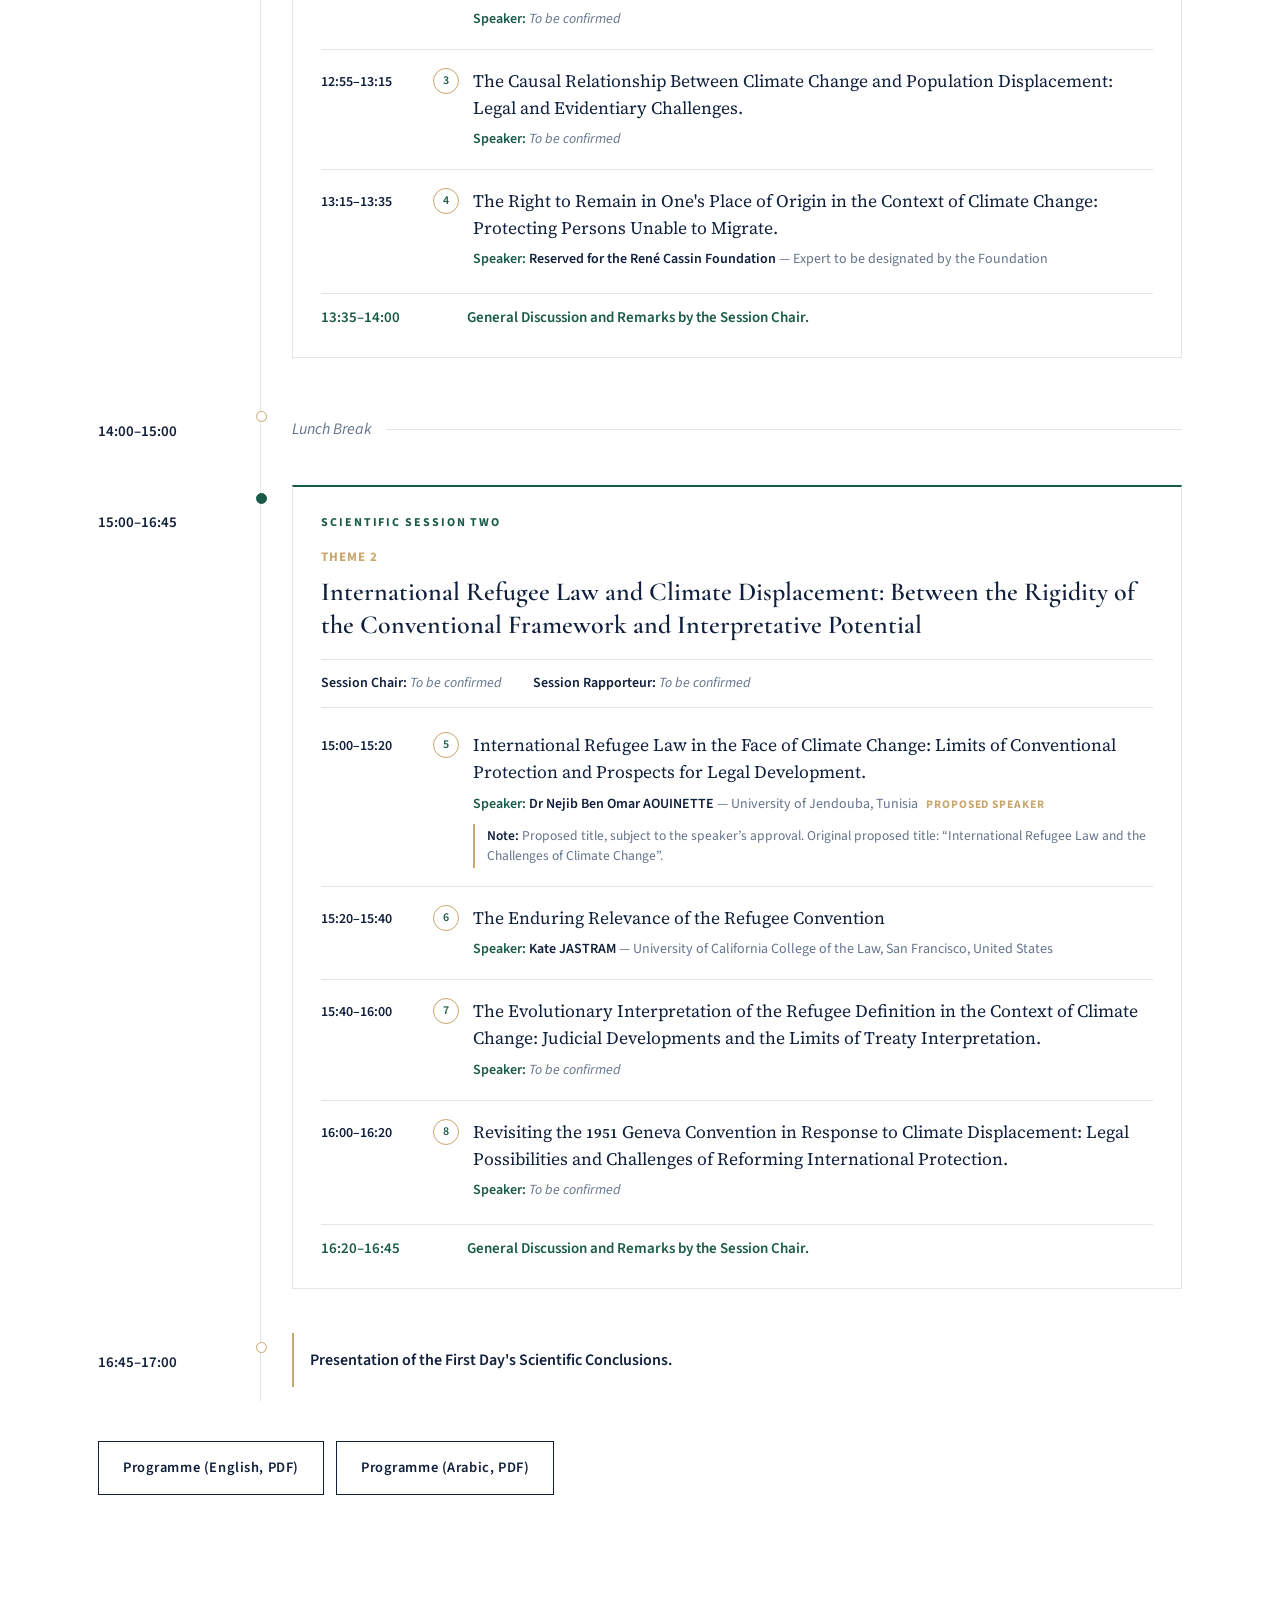
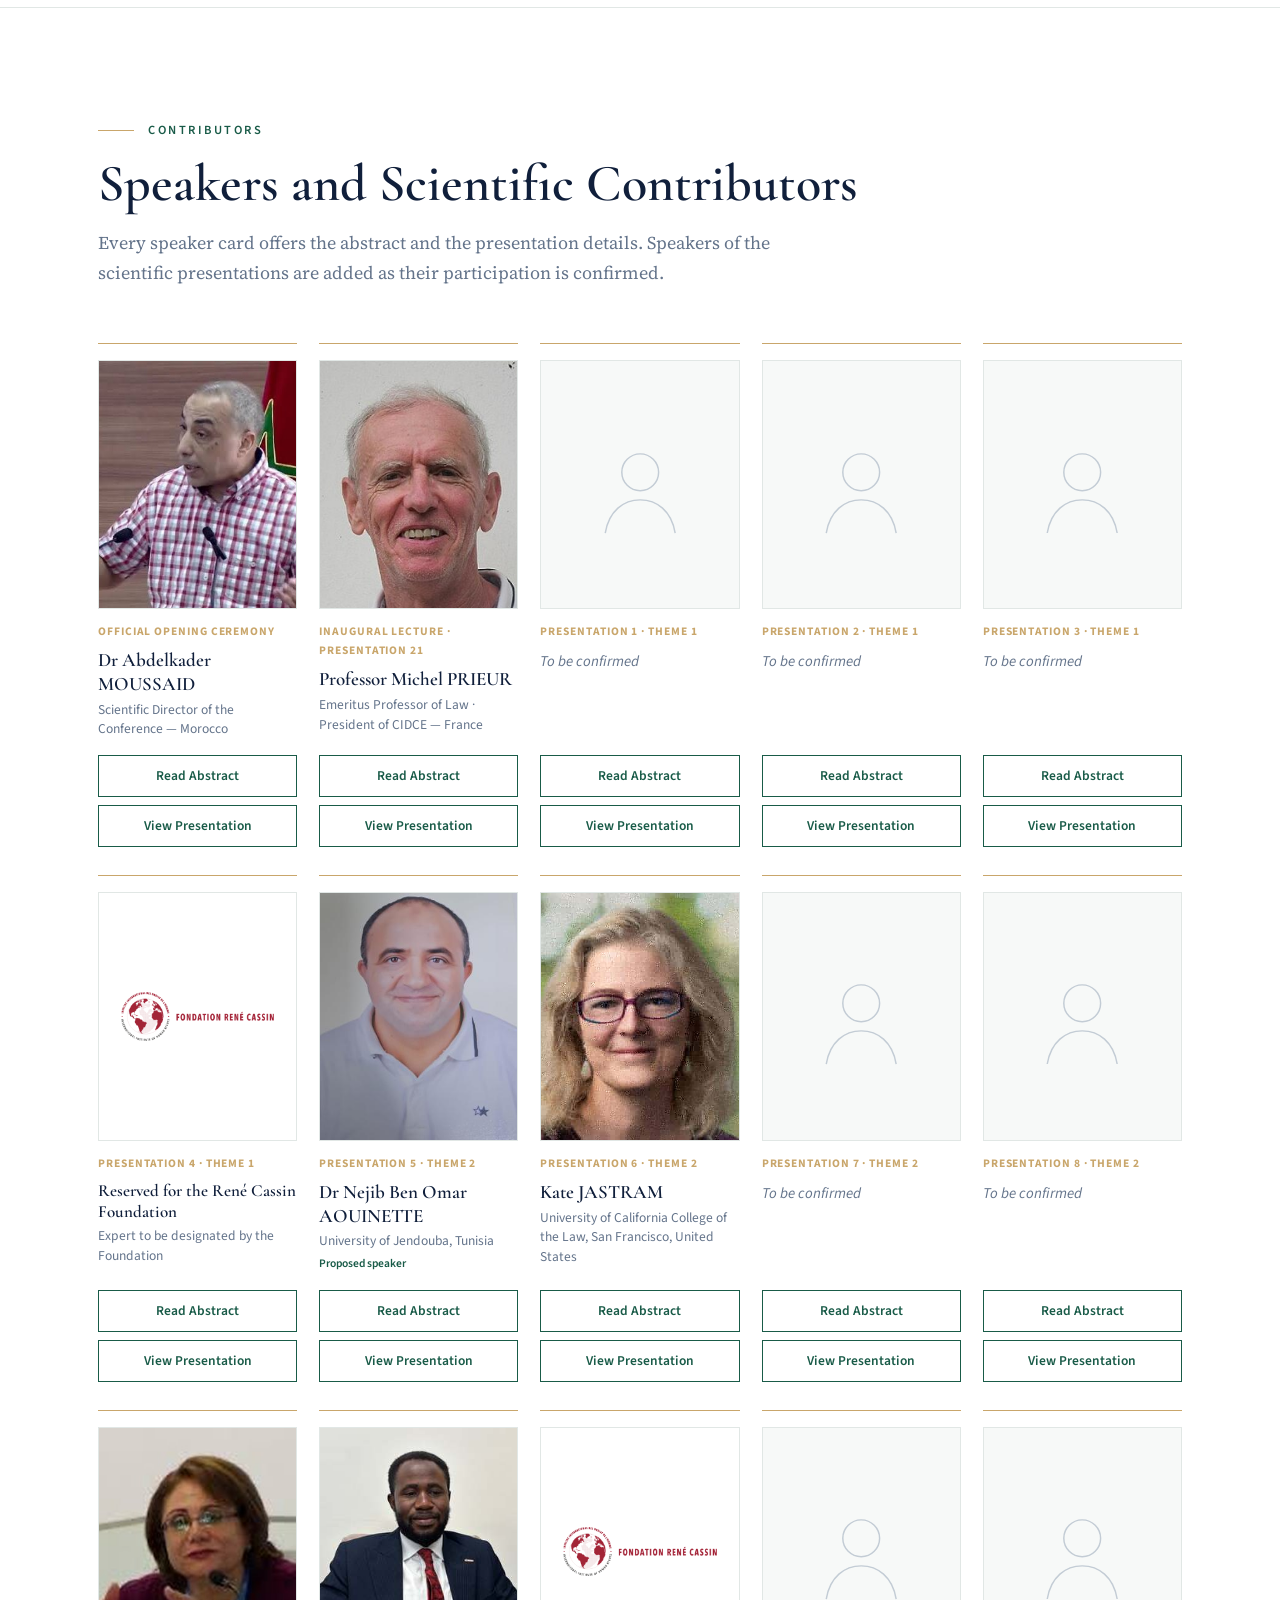
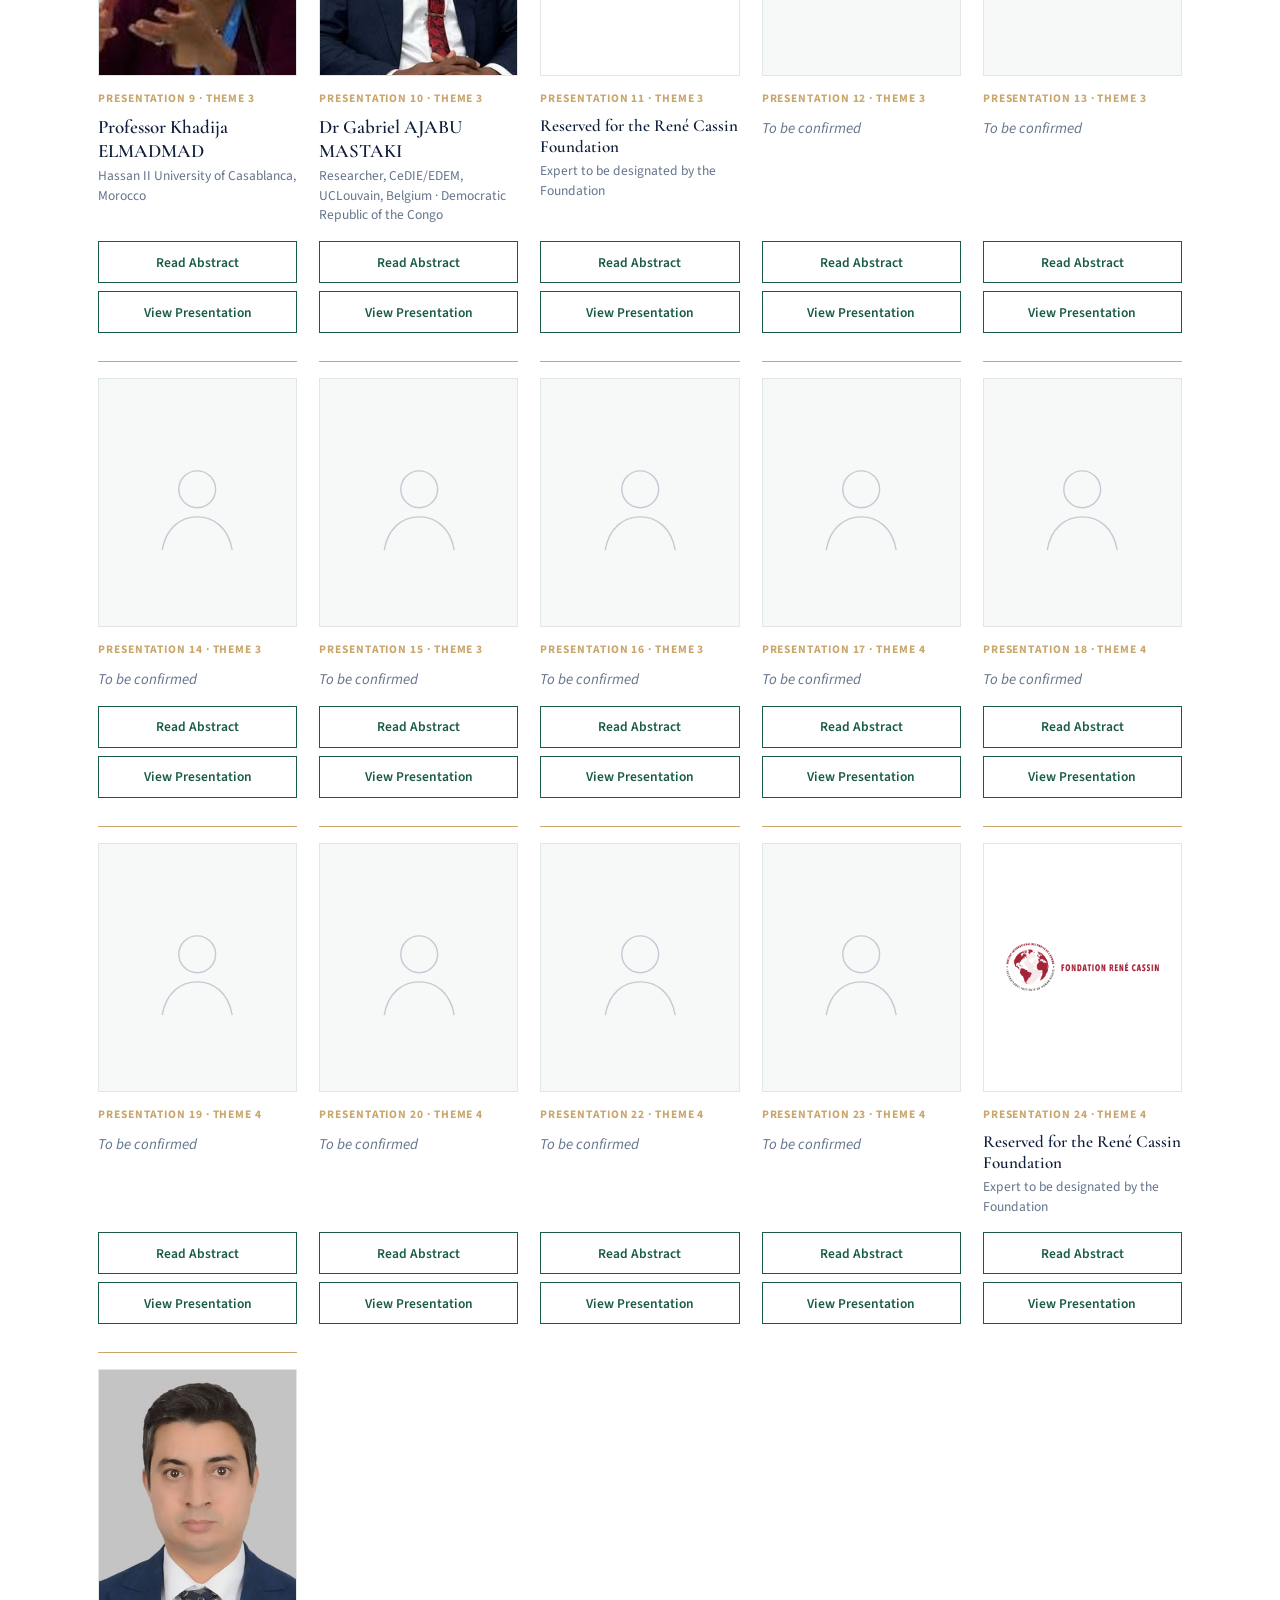
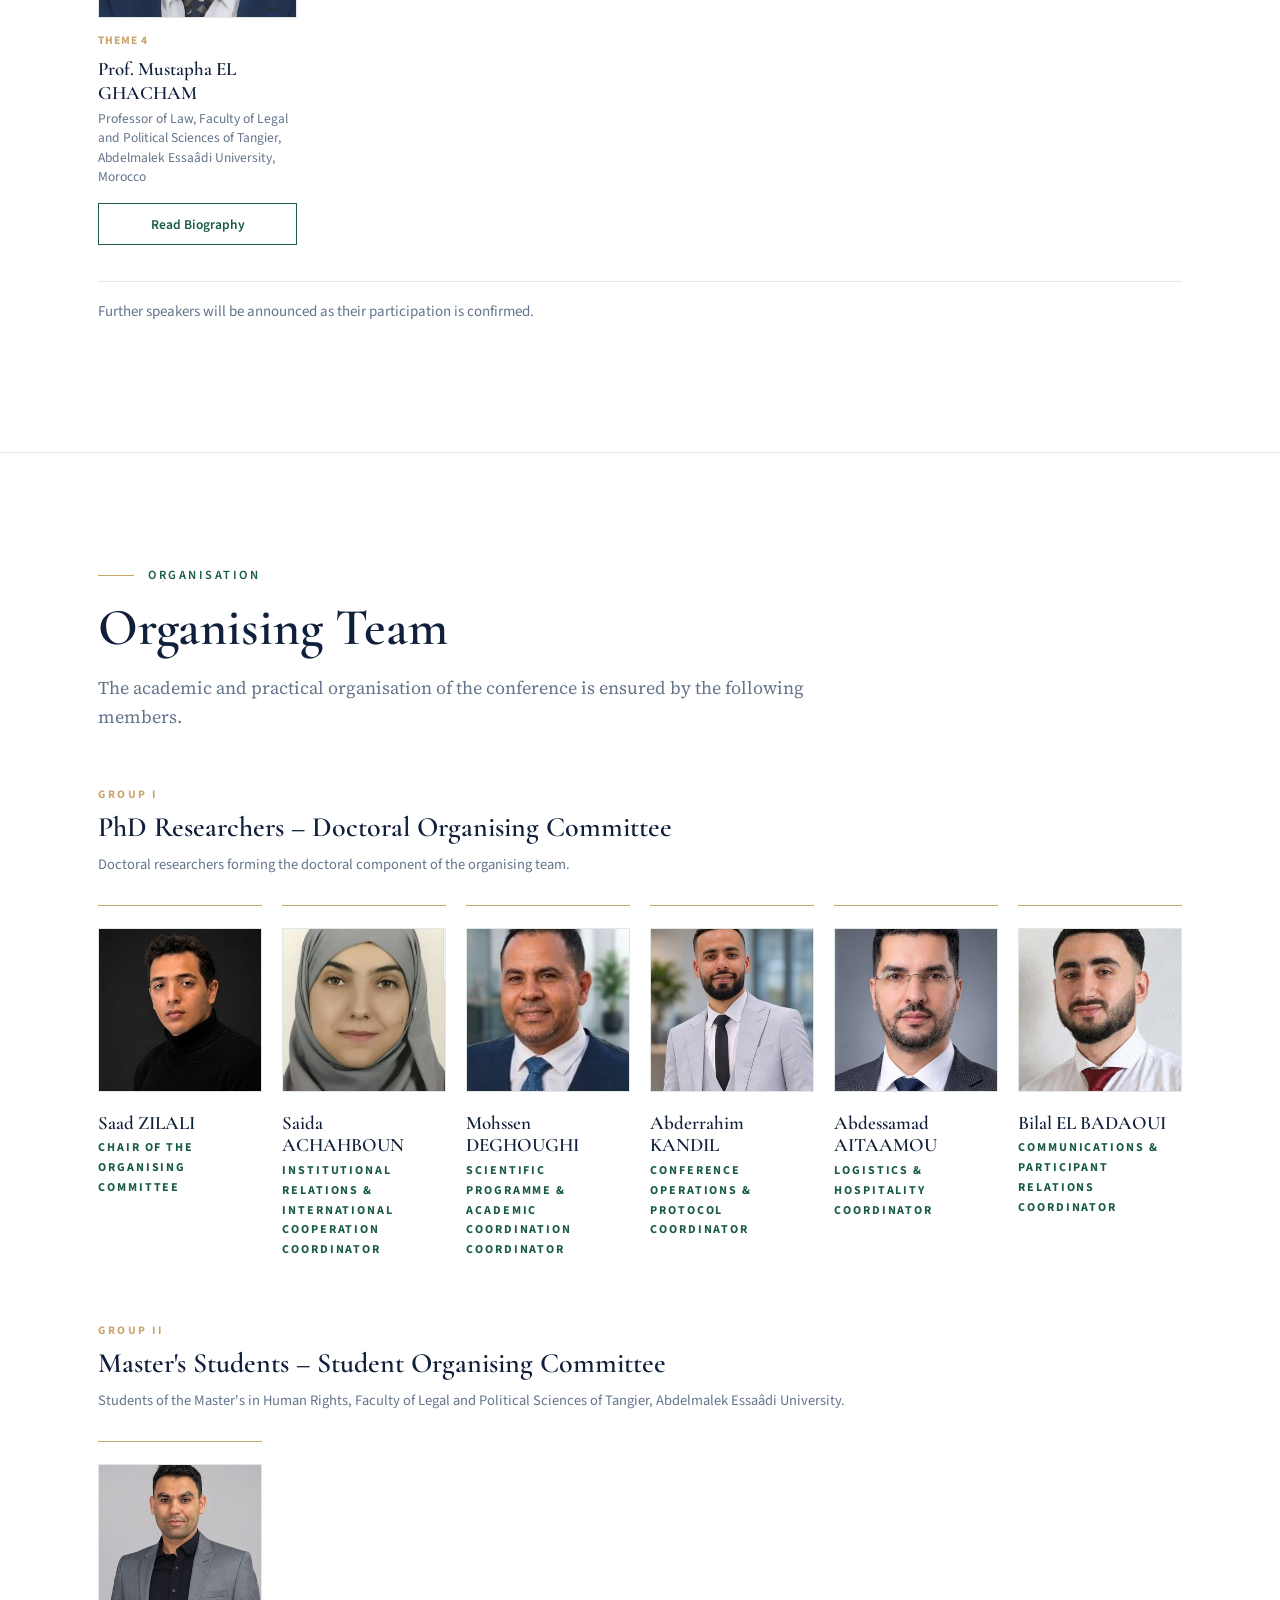
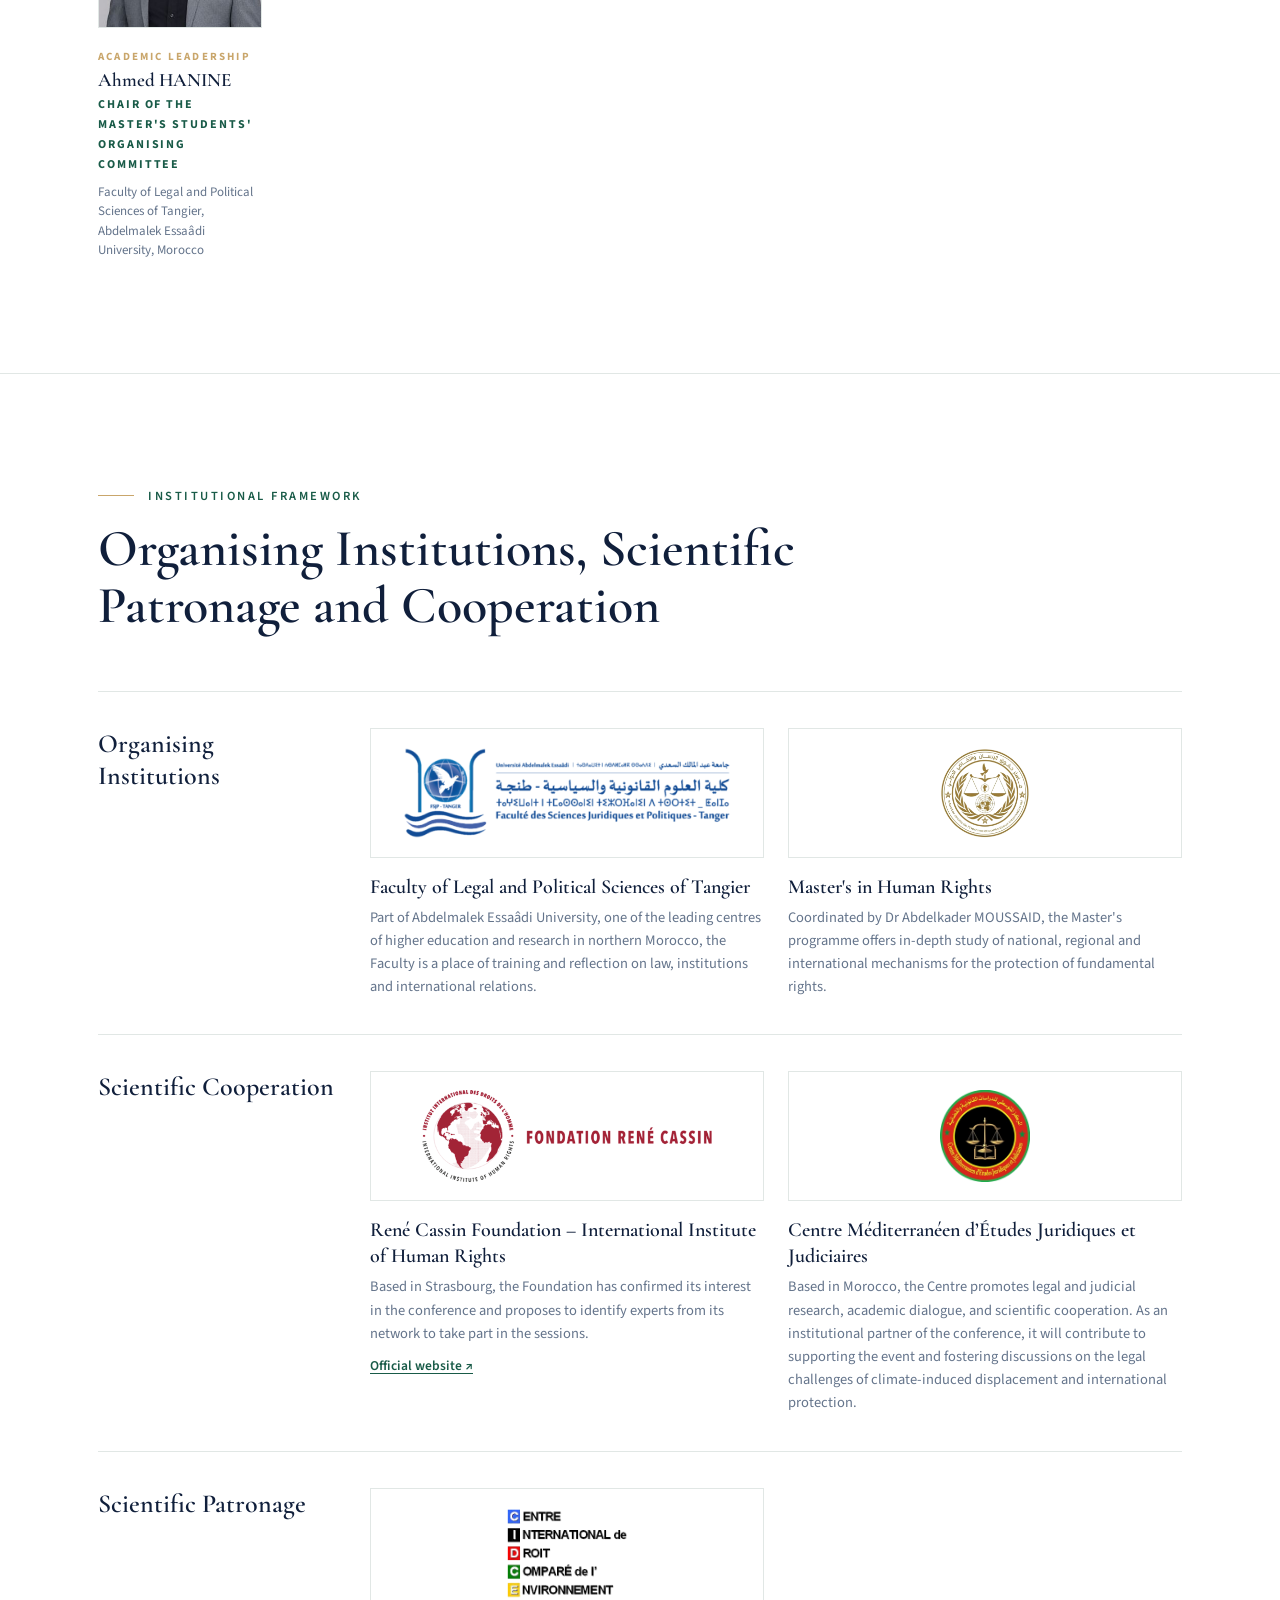
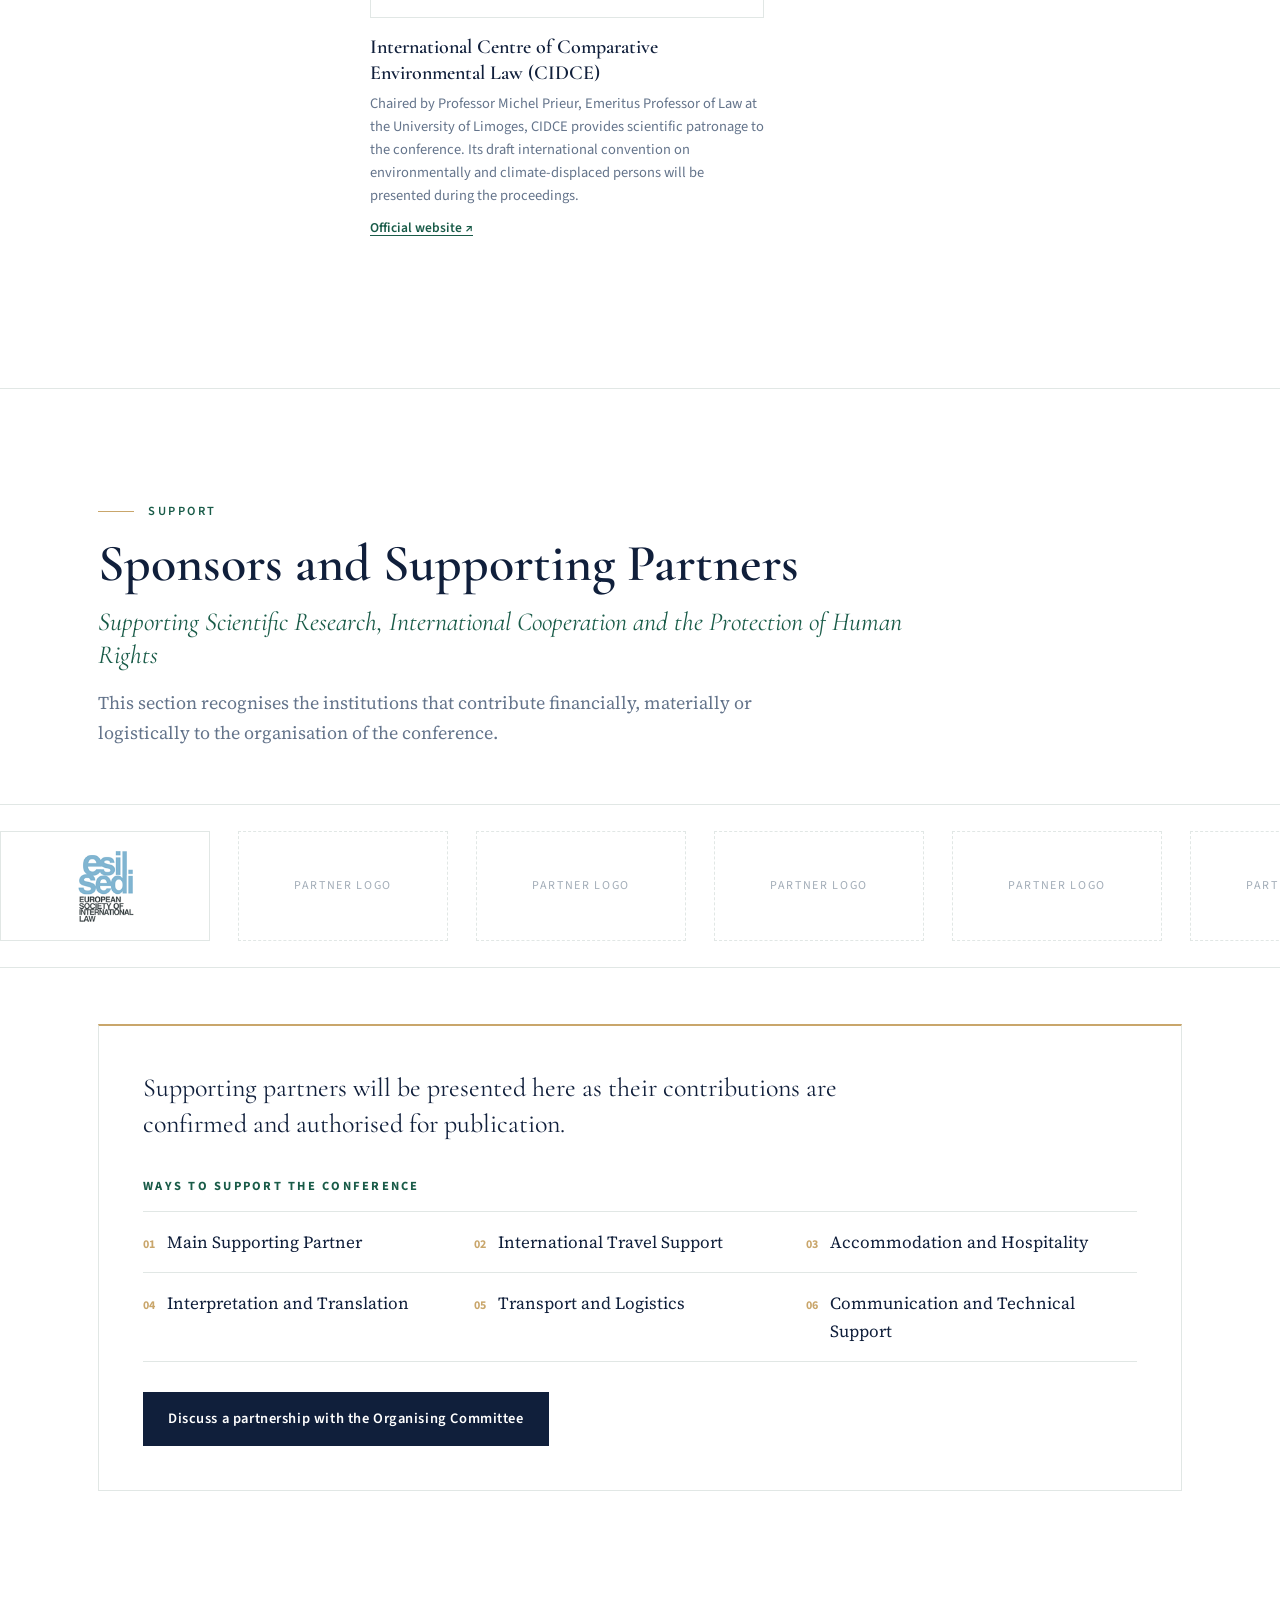
==== commit ef9fc938: "Add speaker: Prof. Mustapha El Ghacham (Theme 4)" ====
--- a/index.html
+++ b/index.html
@@ -1168,10 +1168,48 @@
             </button>
           </div>
         </article>
+        <article class="sp-card">
+          <div class="portrait"><img src="assets/img/people/mustapha-el-ghacham.jpg" alt="Prof. Mustapha EL GHACHAM" loading="lazy">
+          </div>
+          <div class="sp-body"><span class="slot-n">Theme 4</span>
+            <h4 class="spk-name">Prof. Mustapha EL GHACHAM
+            </h4>
+            <p class="spk-short">Professor of Law, Faculty of Legal and Political Sciences of Tangier, Abdelmalek Essaâdi University, Morocco
+            </p>
+          </div>
+          <div class="sp-actions">
+            <button type="button" class="sp-btn" data-dlg="bio-elghacham" aria-haspopup="dialog">Read Biography
+            </button>
+          </div>
+        </article>
       </div>
       <p class="more">Further speakers will be announced as their participation is confirmed.
       </p>
     </div>
+    <dialog class="bio" id="bio-elghacham" aria-labelledby="bio-h-elghacham">
+      <button class="bio-close" type="button">Close
+      </button>
+      <div class="bio-in talk-in">
+        <div> <div class="tag">Biography</div>
+          <h3 id="bio-h-elghacham">Prof. Mustapha EL GHACHAM
+          </h3>
+          <div class="dlg-item">
+            <p class="dlg-title">Professor of Law, Faculty of Legal and Political Sciences of Tangier, Abdelmalek Essaâdi University, Morocco
+            </p>
+            <dl class="dlg-dl">
+              <dt>Scientific theme
+              </dt>
+              <dd>Theme <span class="tm" dir="ltr">4</span> — Towards a Renewed Legal Governance of Climate Mobility
+              </dd>
+            </dl>
+            <div class="dlg-abs">
+              <p>Mustapha El Ghacham is a Professor of Law at the Faculty of Legal and Political Sciences of Tangier, Abdelmalek Essaâdi University, Morocco. He is also President of the Mediterranean Centre for Legal and Judicial Studies (CMEJJ). His academic activities focus on legal research, judicial studies, and contemporary developments in Moroccan law. Through his teaching, research, and institutional involvement, he contributes to academic dialogue and the advancement of legal scholarship.
+              </p>
+            </div>
+          </div>
+        </div>
+      </div>
+    </dialog>
     <dialog class="bio" id="abs-abdelkader-moussaid" aria-labelledby="abs-h-abdelkader-moussaid">
       <button class="bio-close" type="button">Close
       </button>
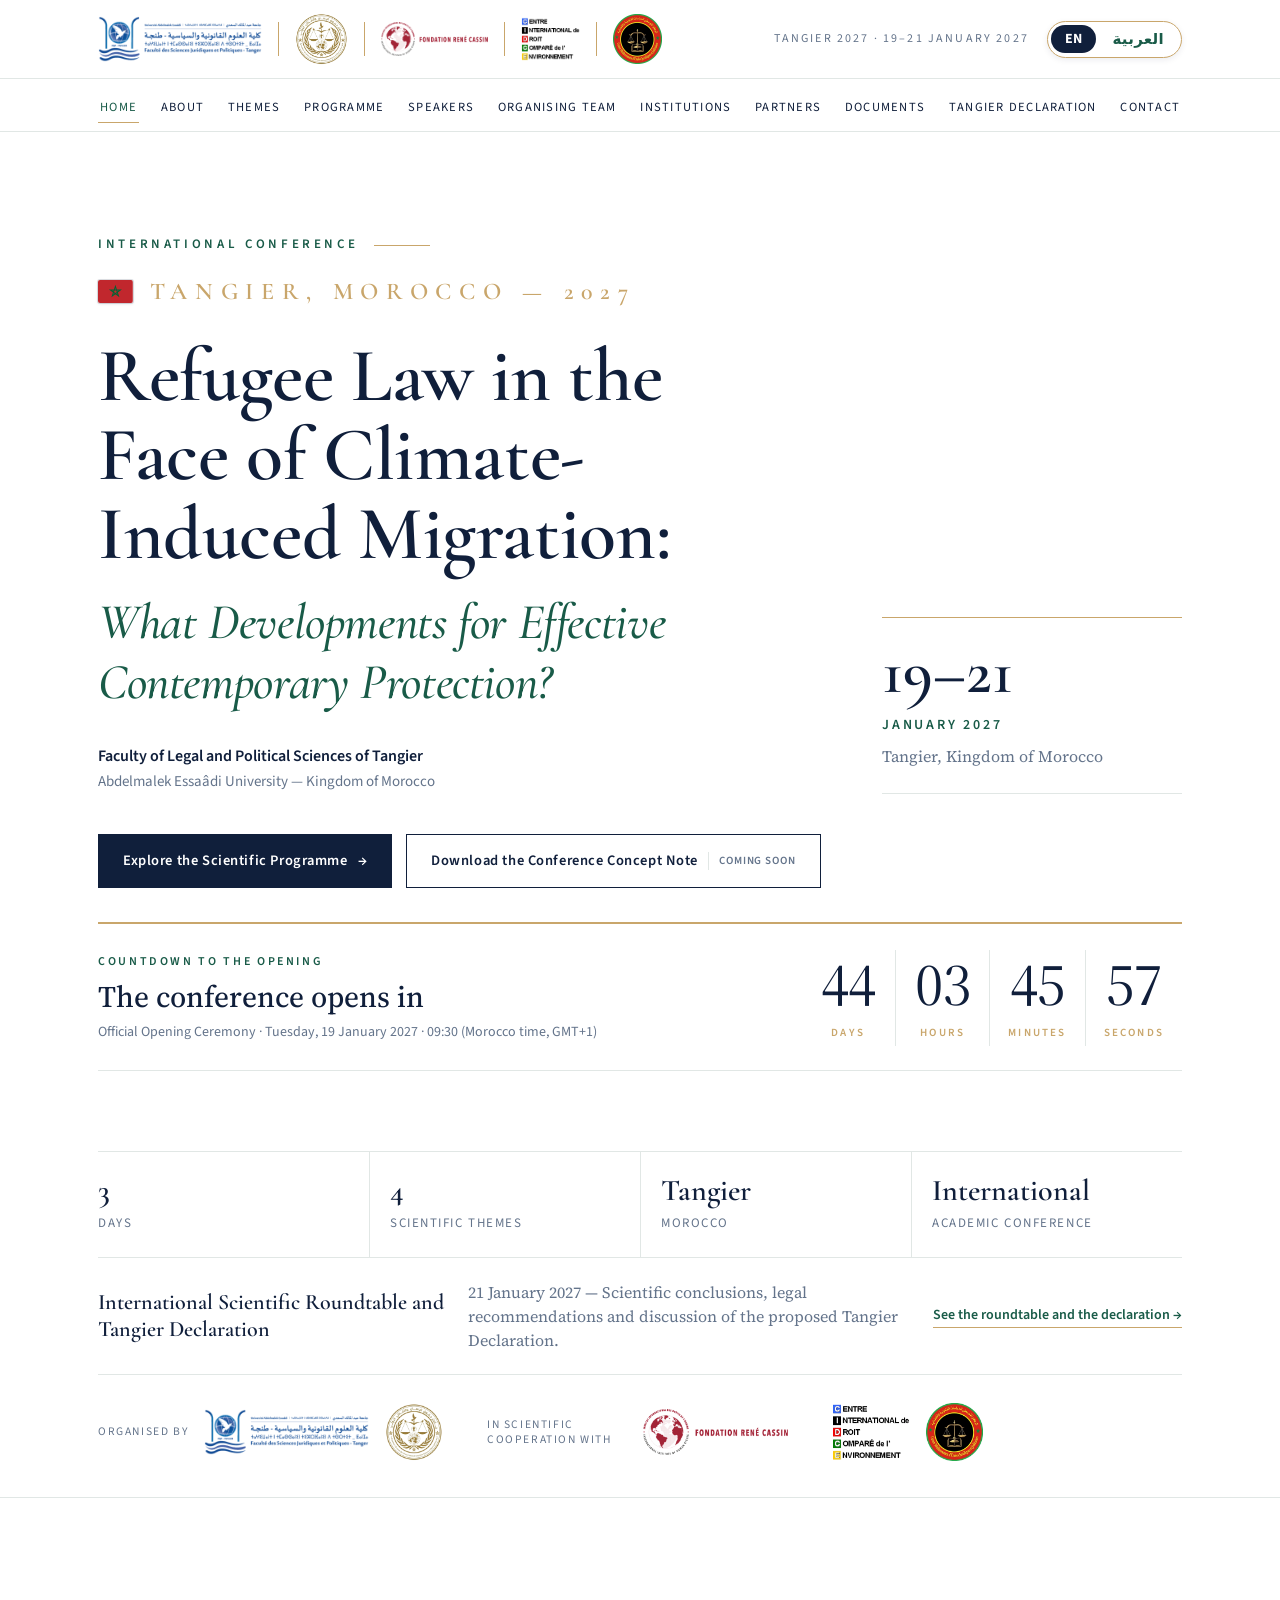
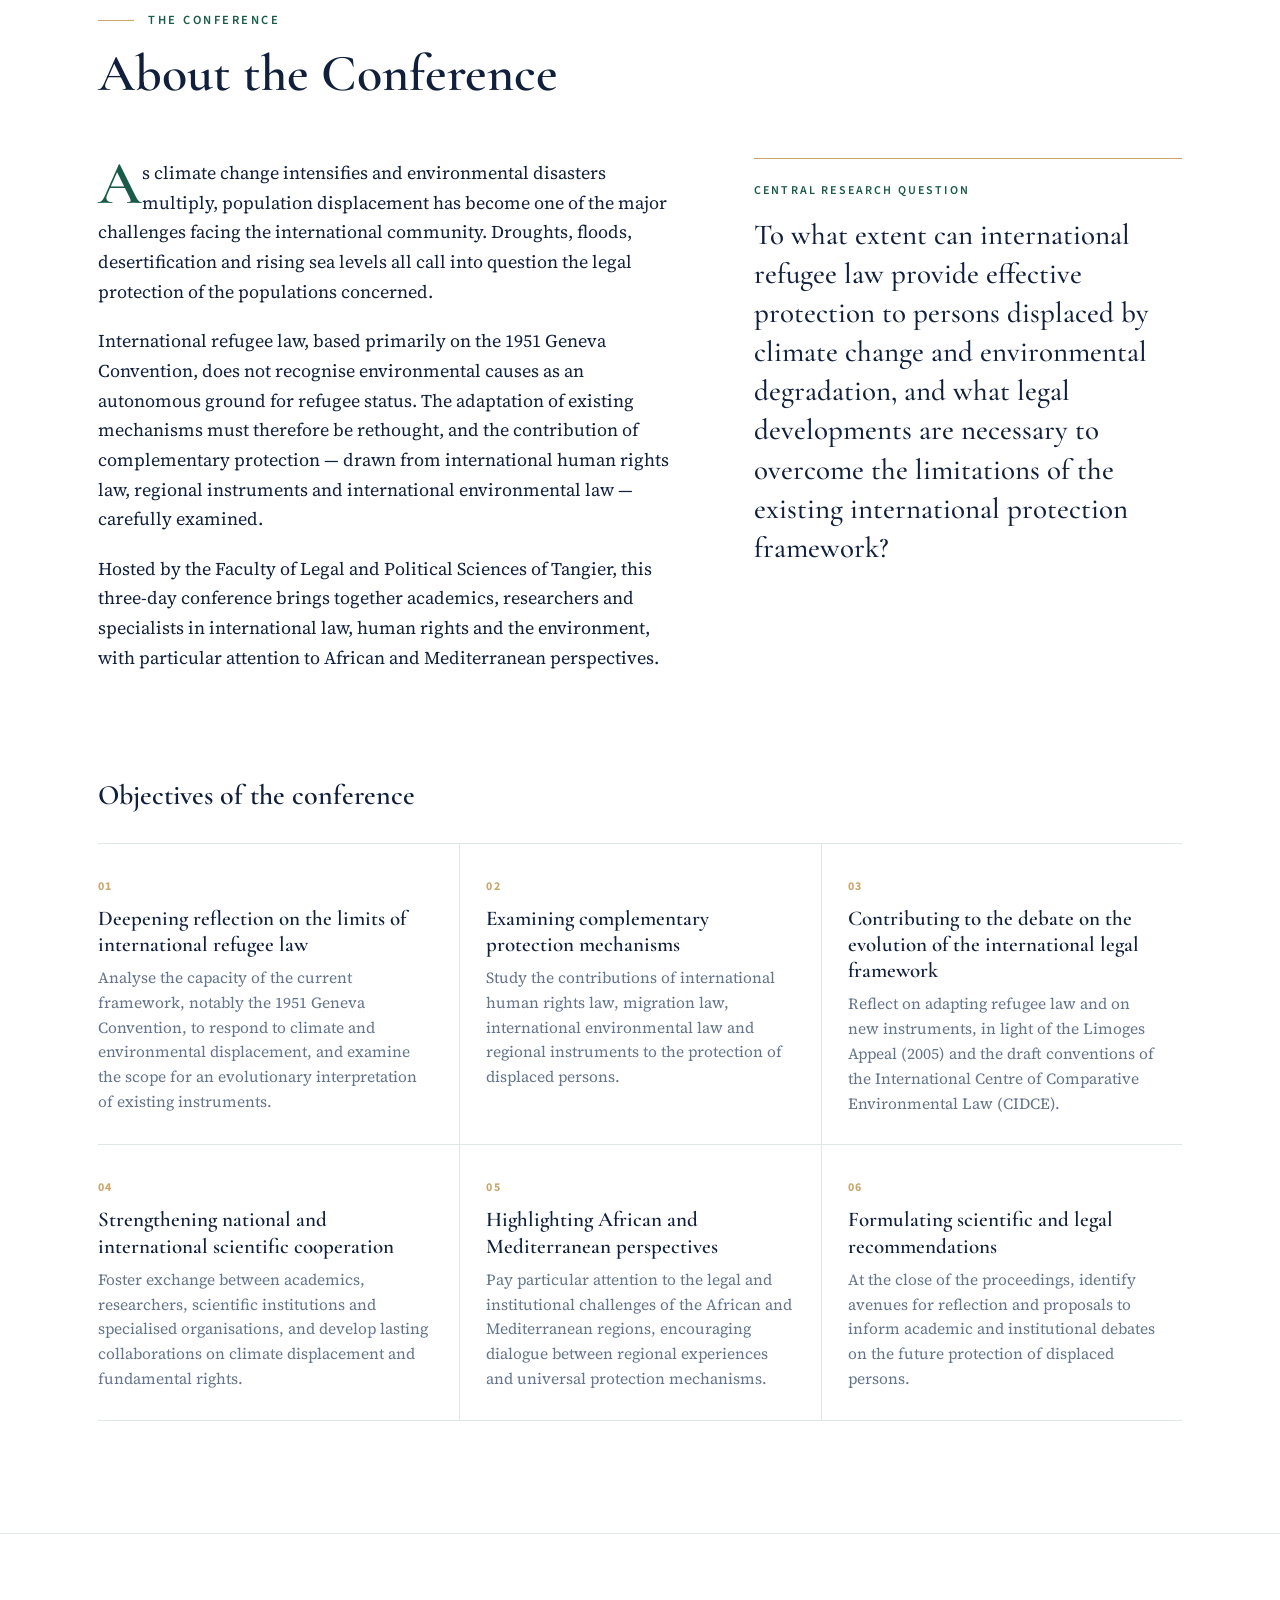
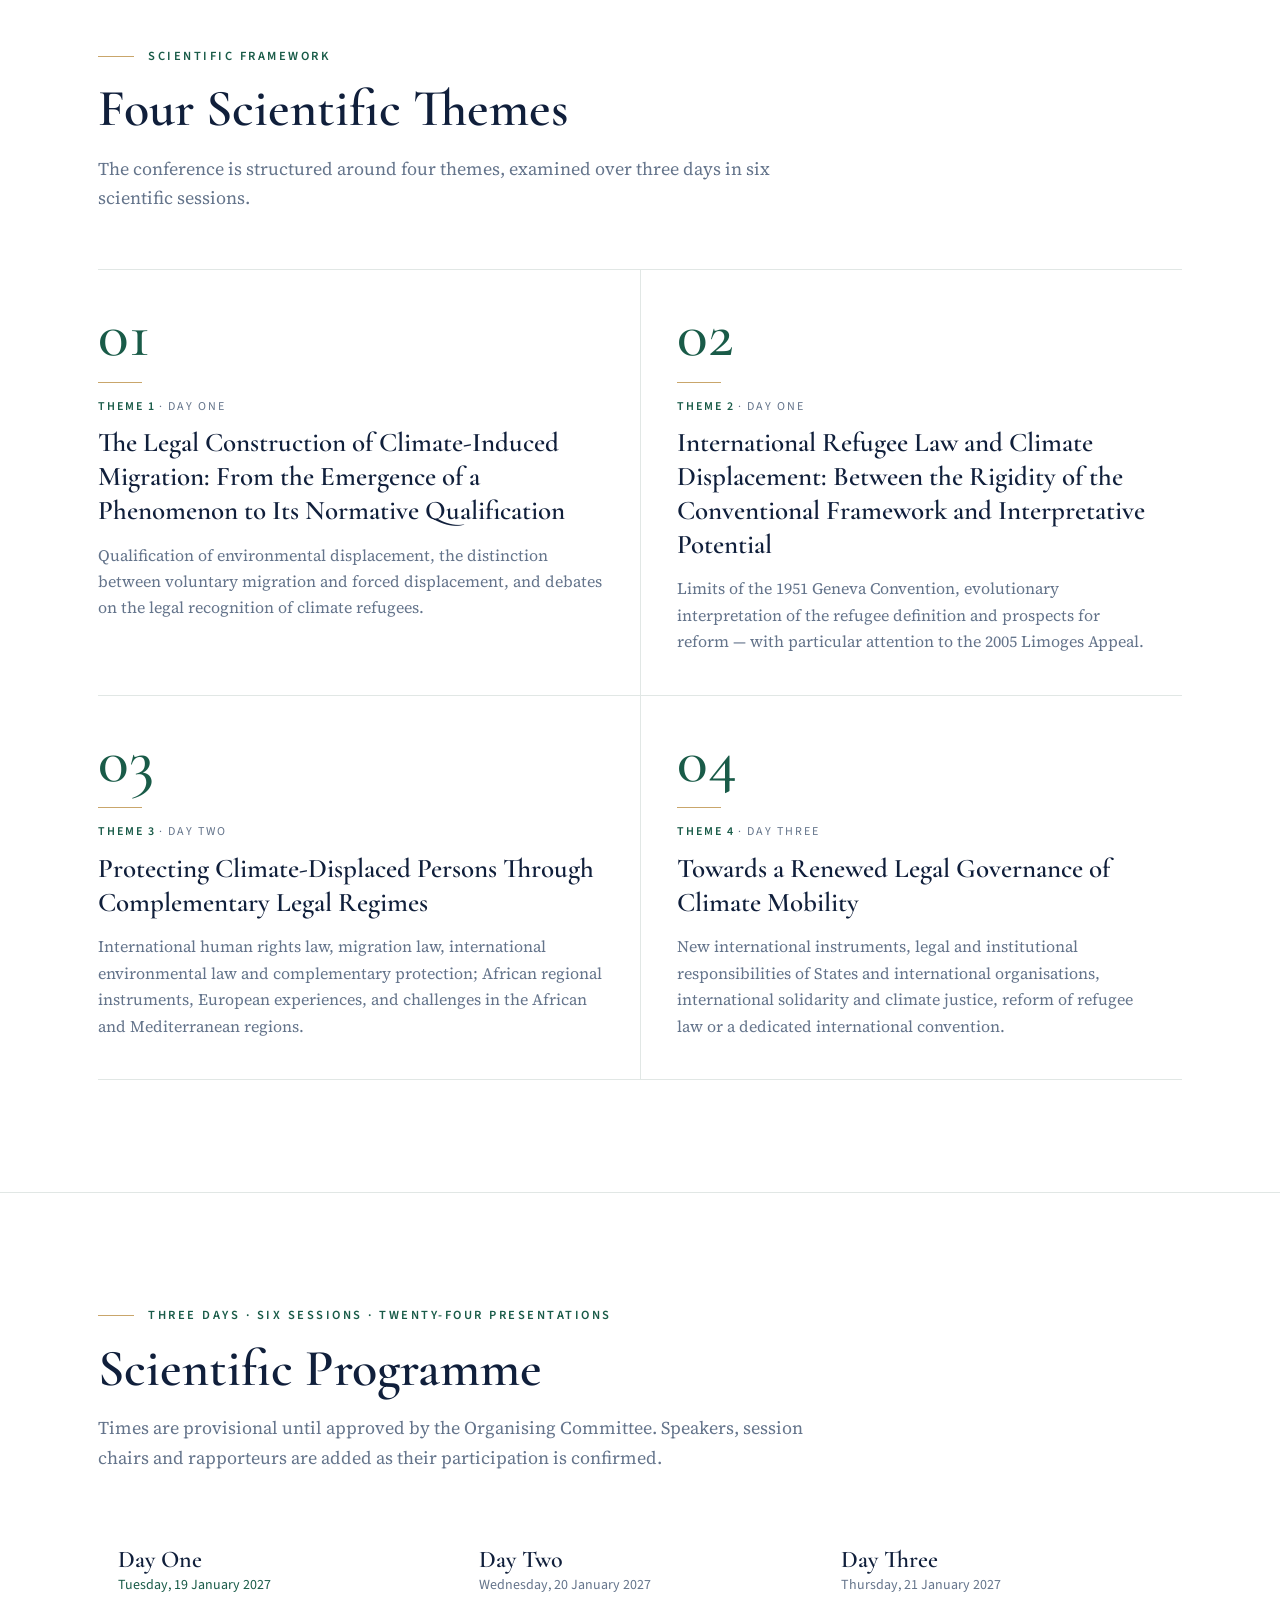
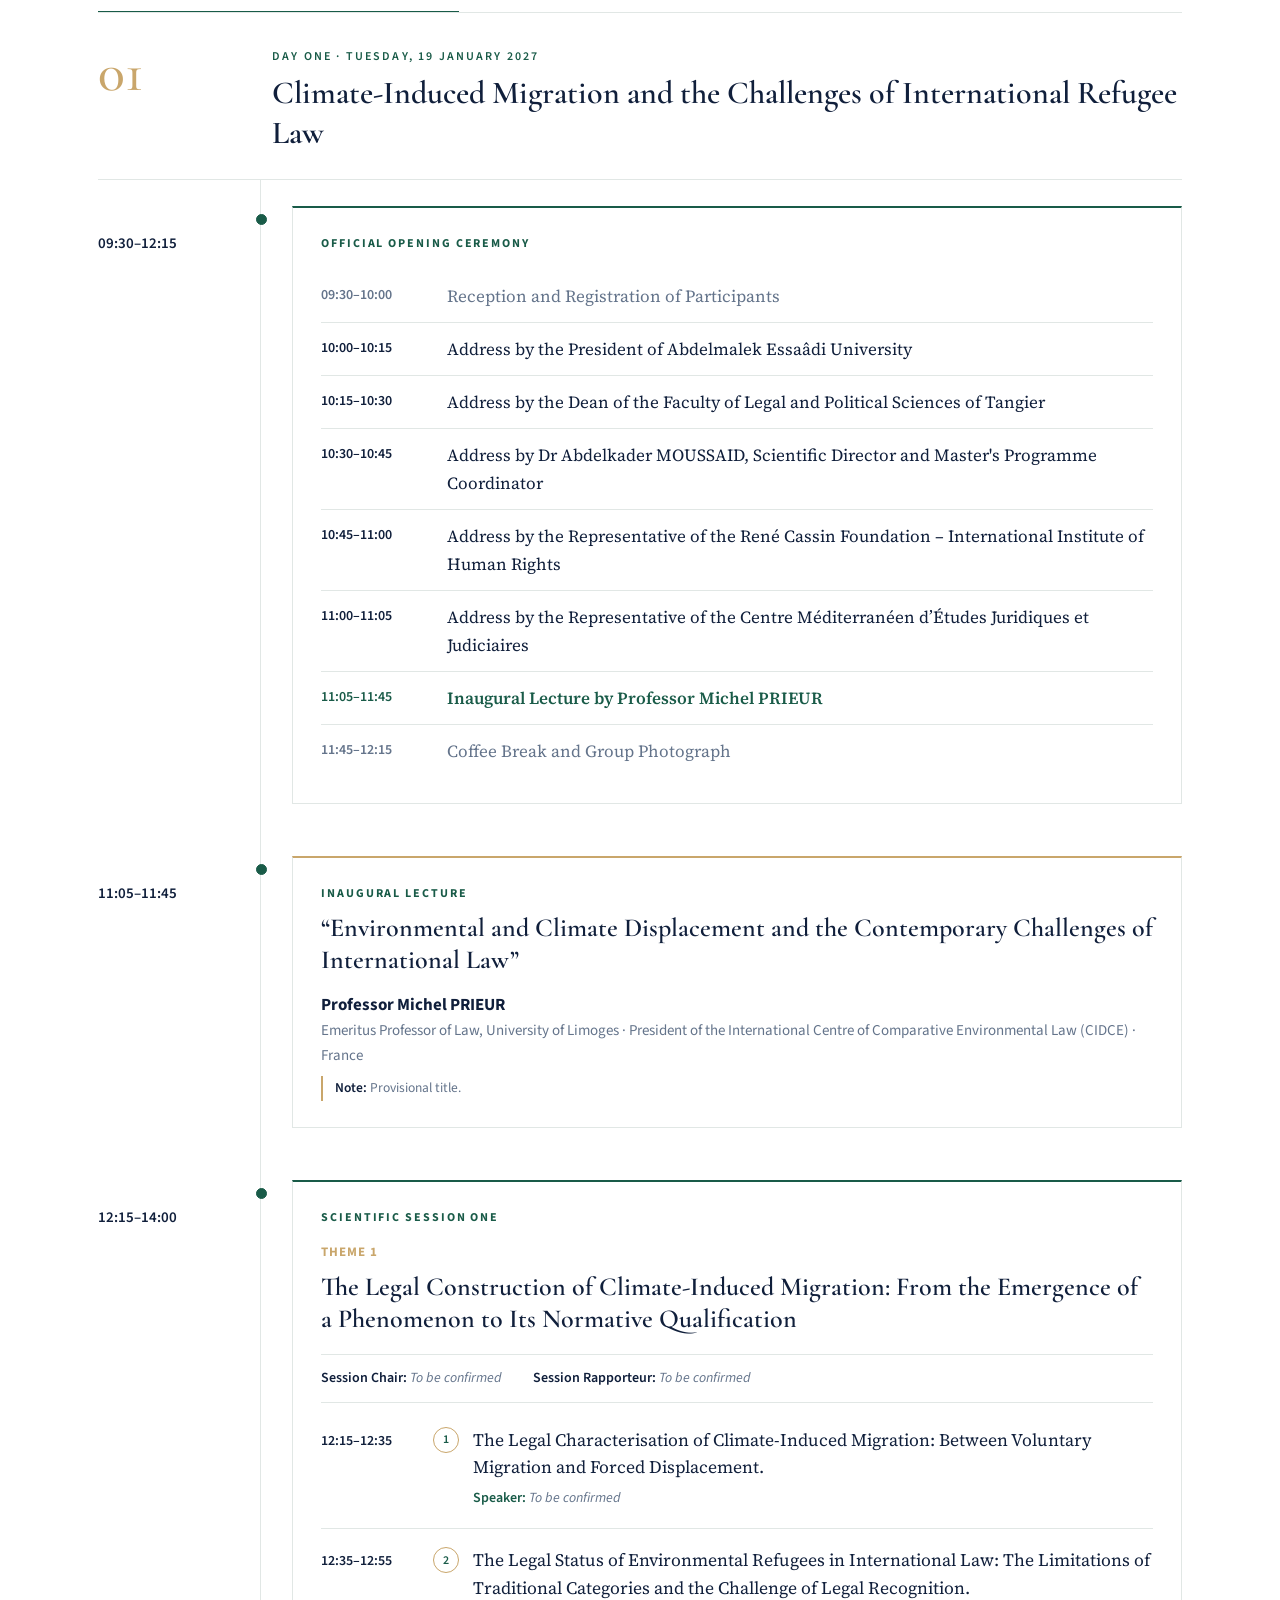
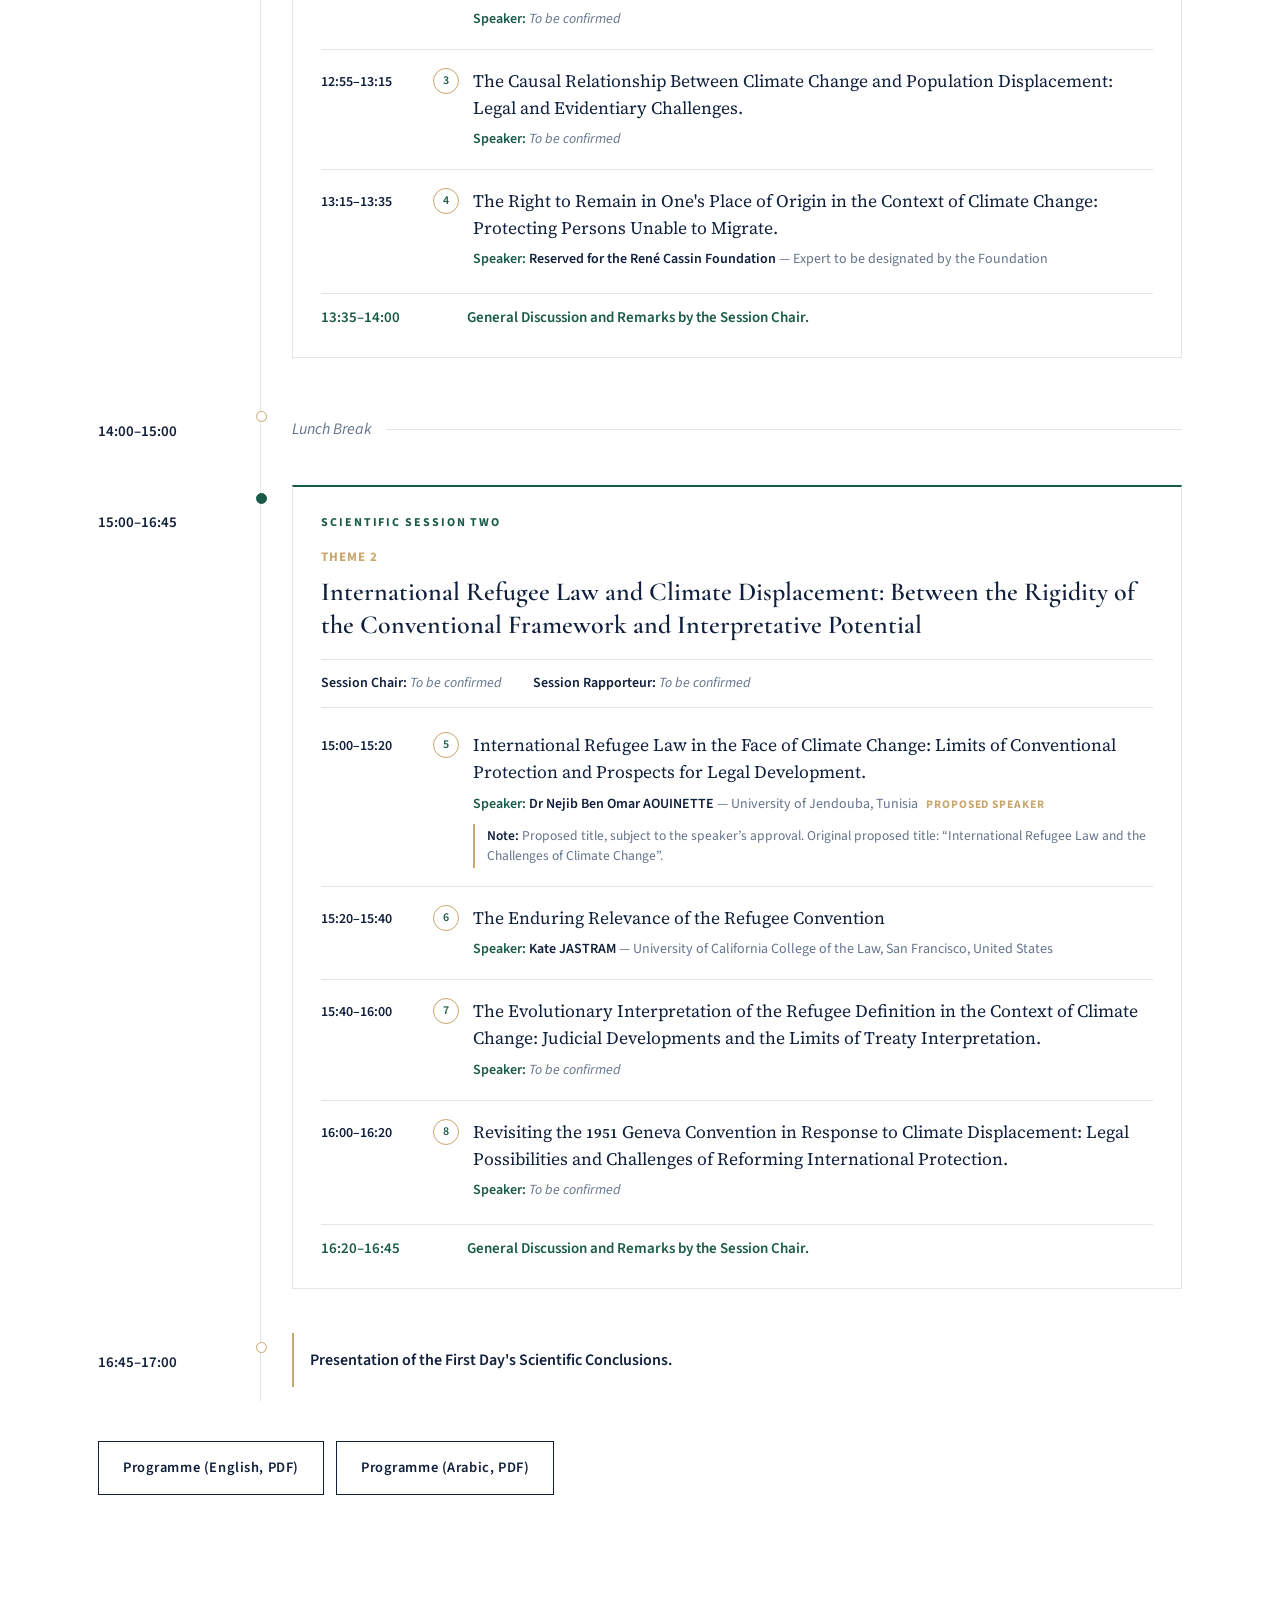
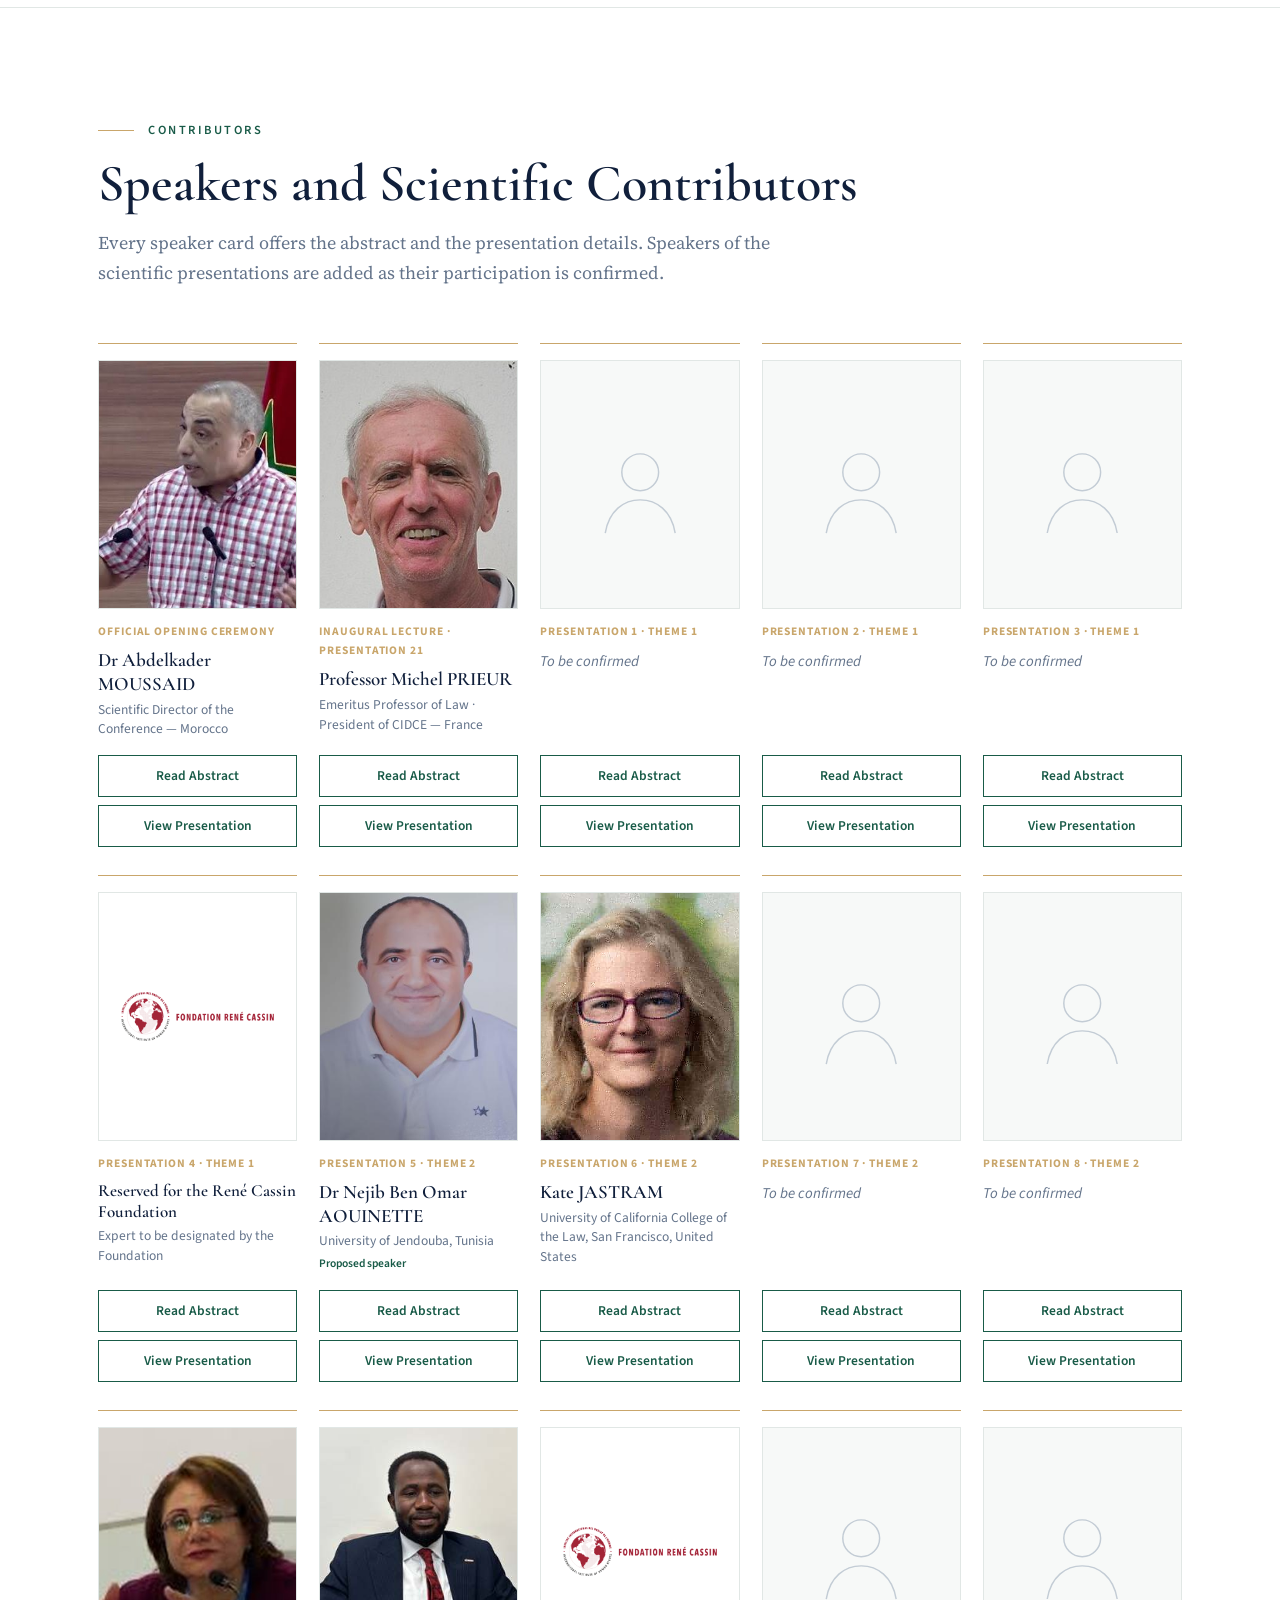
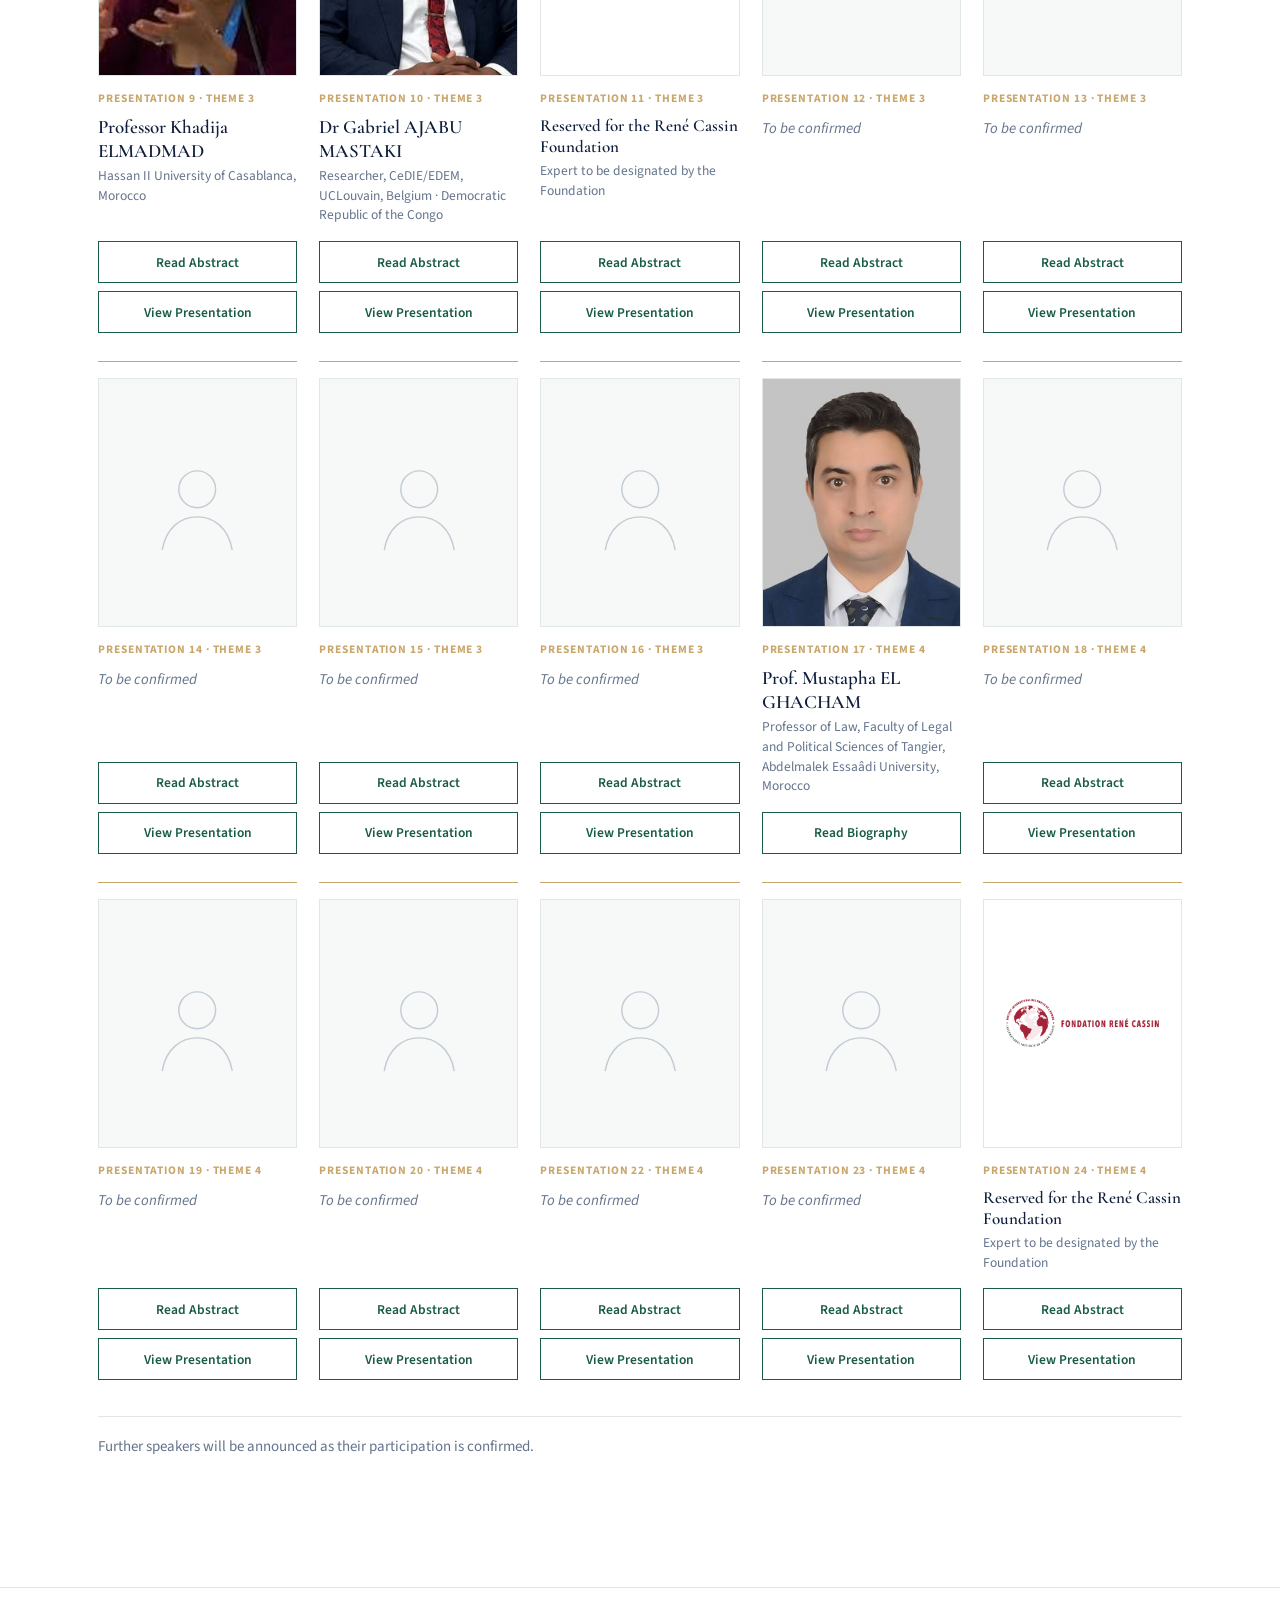
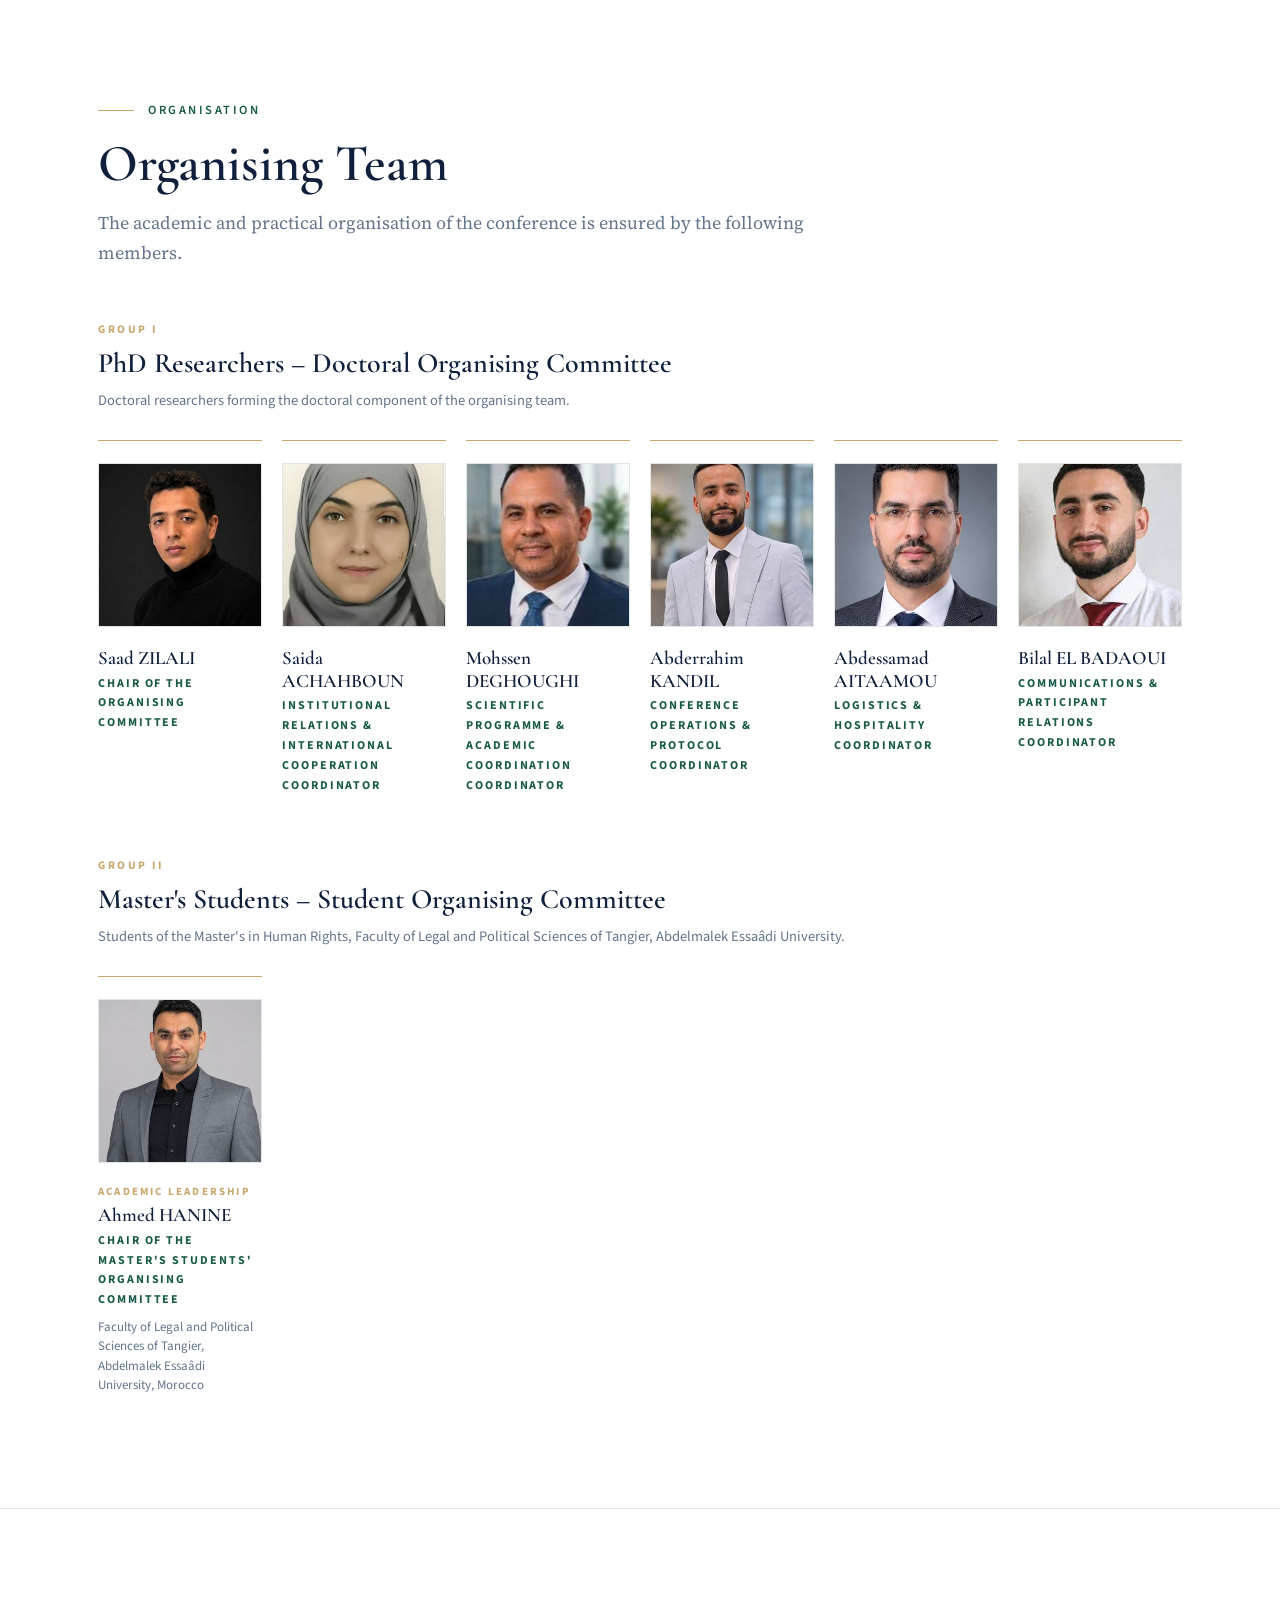
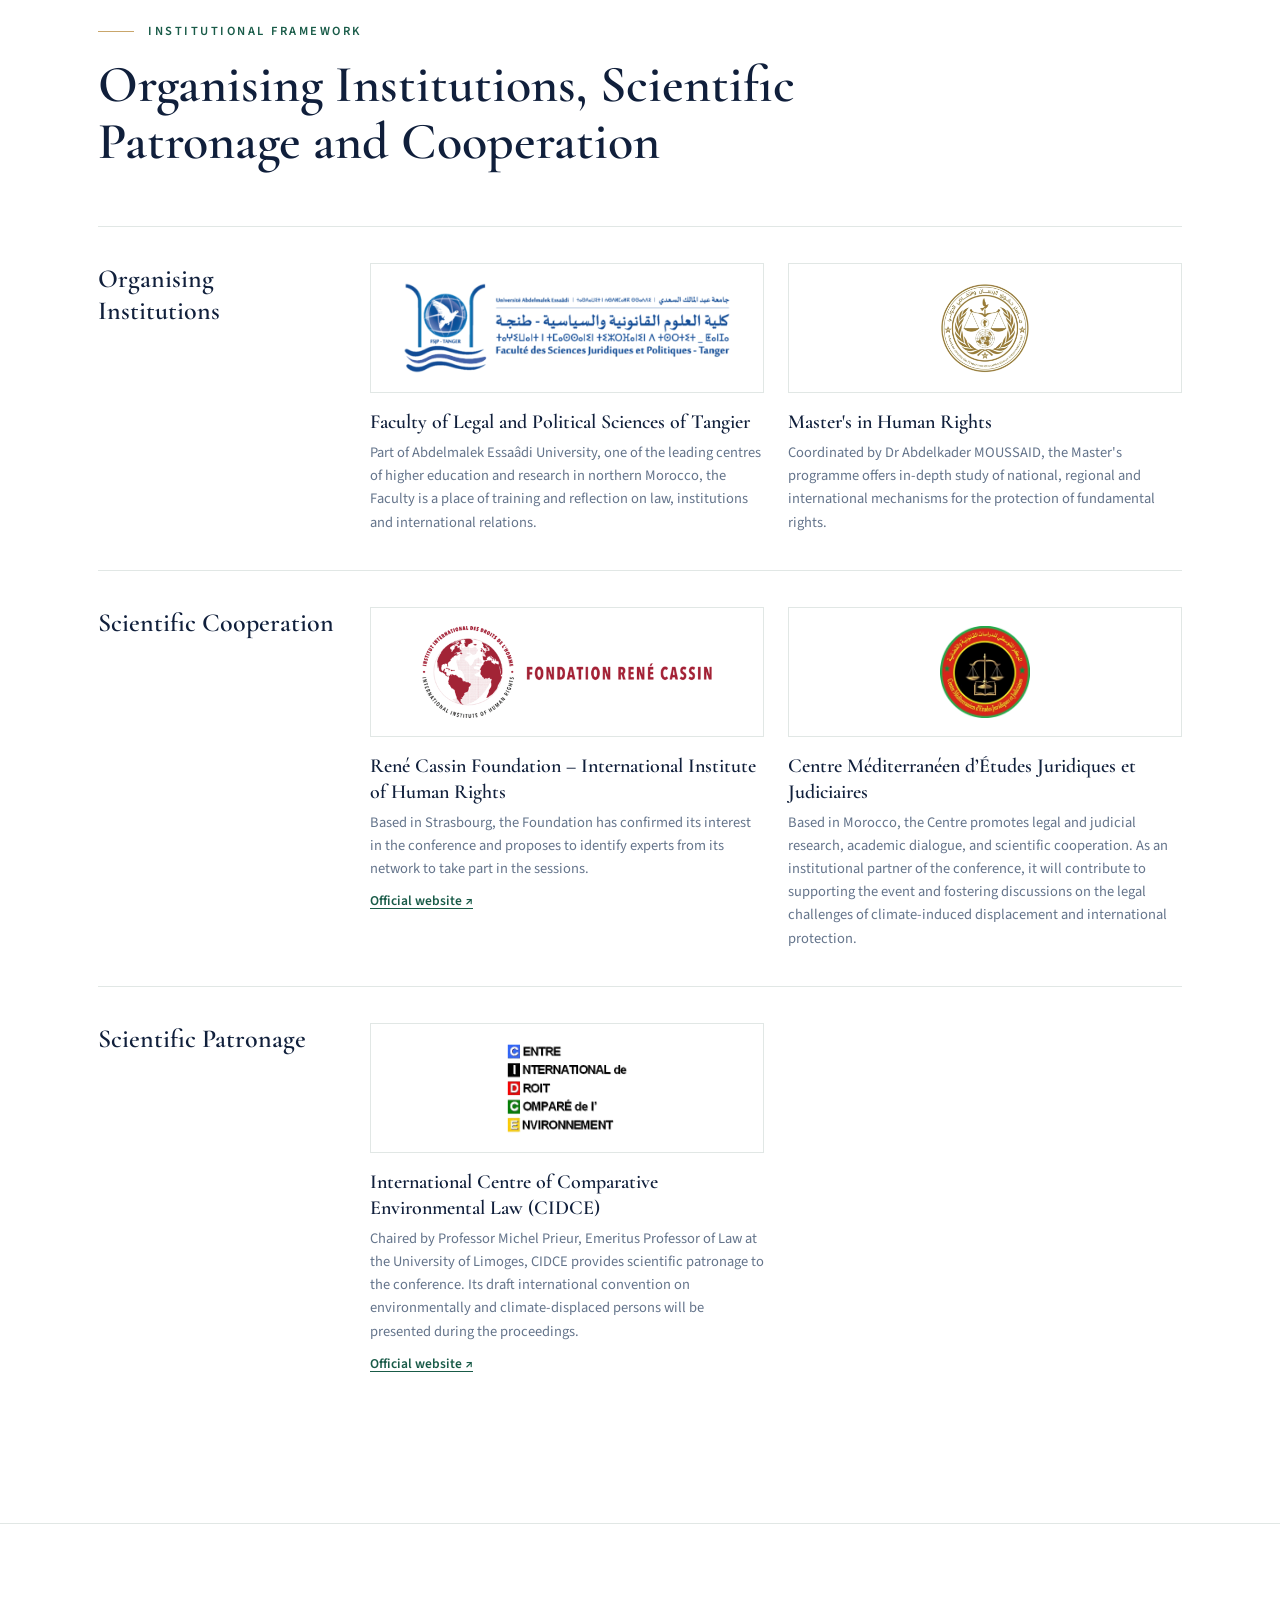
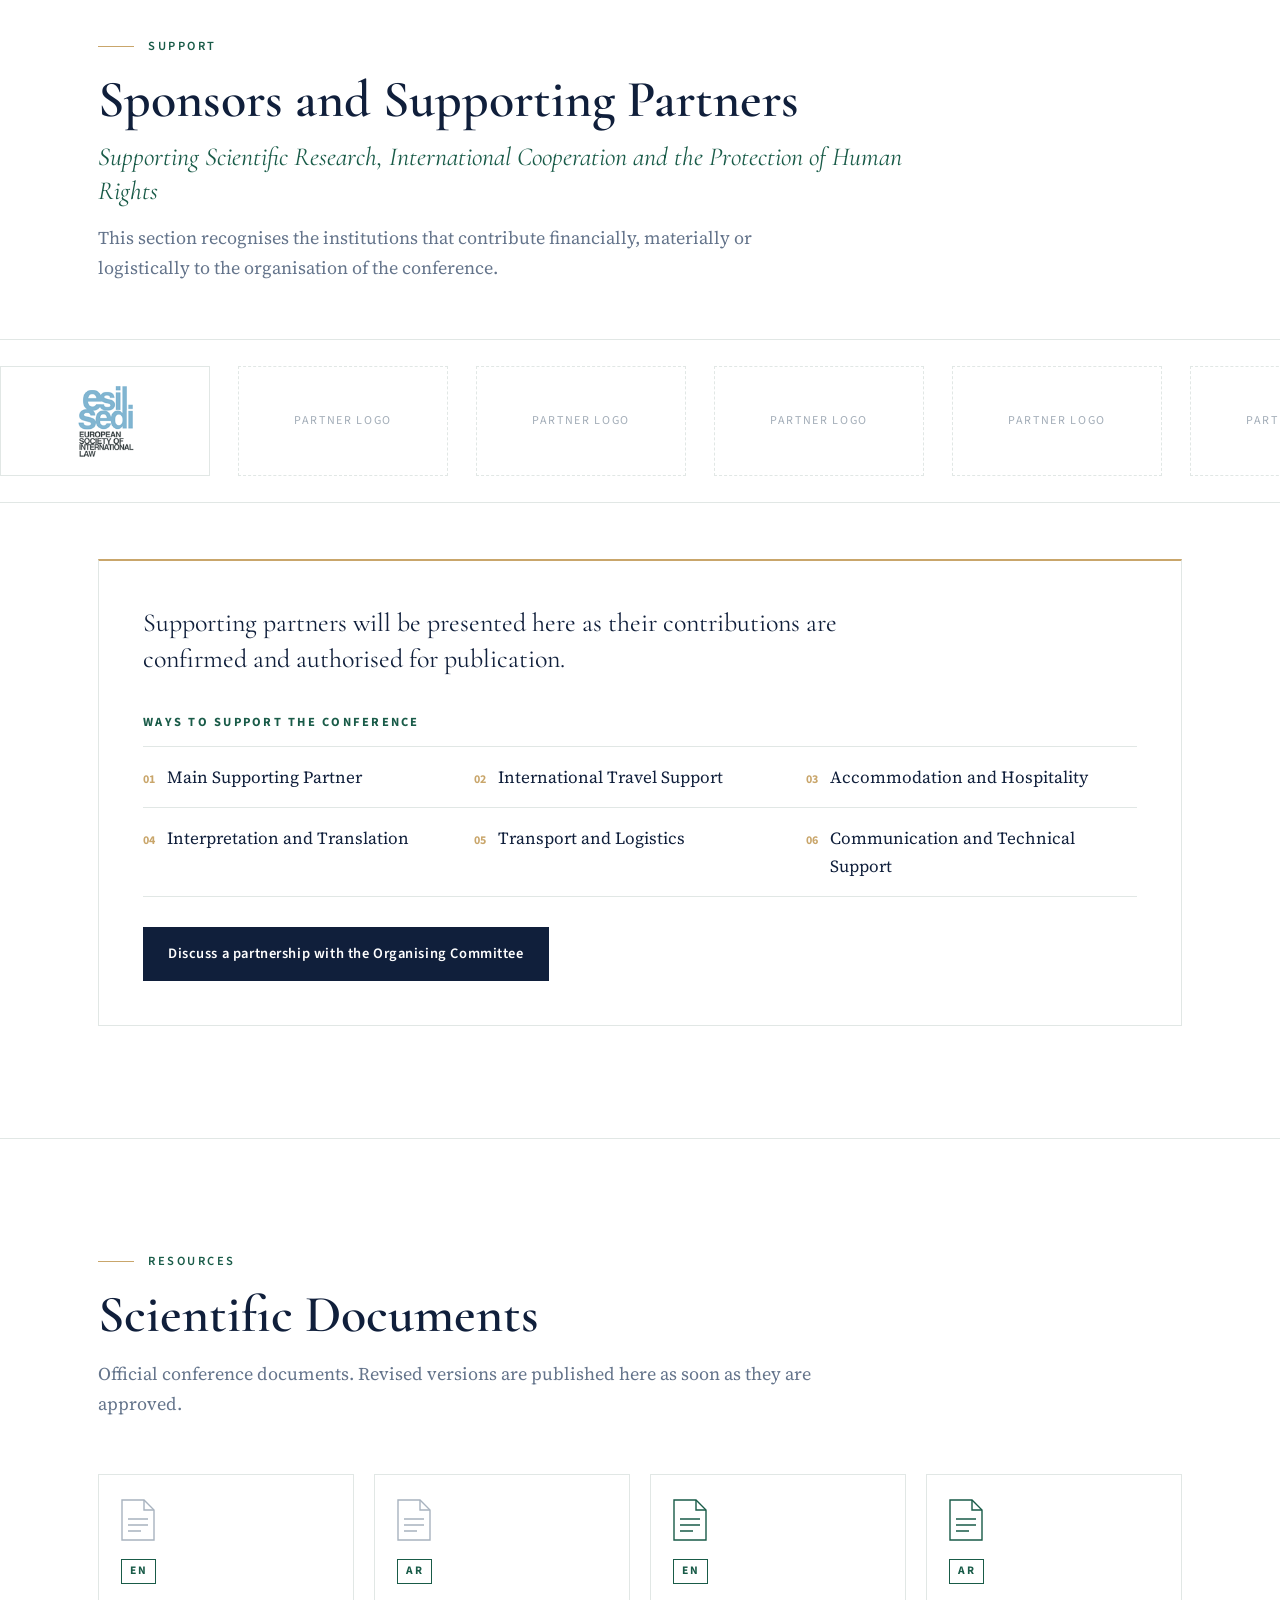
==== commit 43803b27: "Speakers: move Prof. El Ghacham into Presentation 17 (24 presentations)" ====
--- a/index.html
+++ b/index.html
@@ -649,7 +649,7 @@
                 <ol class="talks">
                   <li class="talk"><span class="tm" dir="ltr">09:30–09:50</span><span class="n" aria-hidden="true">17</span>
                     <div> <div class="t">States' International Obligations and Responsibility for Climate-Related Harm in Light of the <span class="tm" dir="ltr">2025</span> Advisory Opinion of the International Court of Justice.</div>
-                      <div class="who"><b>Speaker:</b> <span class="tbc">To be confirmed</span>
+                      <div class="who"><b>Speaker:</b> <span class="nm">Prof. Mustapha EL GHACHAM</span> — Abdelmalek Essaâdi University, Morocco
                       </div>
                     </div>
                   </li>
@@ -1057,18 +1057,16 @@
           </div>
         </article>
         <article class="sp-card">
-          <div class="portrait empty">
-            <svg class="sil" viewBox="0 0 120 120" aria-hidden="true" fill="none" stroke="currentColor" stroke-width="1.6"><circle cx="60" cy="46" r="20"></circle><path d="M22 112c4-24 20-36 38-36s34 12 38 36"></path>
-            </svg>
+          <div class="portrait"><img src="assets/img/people/mustapha-el-ghacham.jpg" alt="Prof. Mustapha EL GHACHAM" loading="lazy">
           </div>
           <div class="sp-body"><span class="slot-n">Presentation 17 · Theme 4</span>
-            <h4 class="spk-name"><span class="tbc">To be confirmed</span>
-            </h4>
+            <h4 class="spk-name">Prof. Mustapha EL GHACHAM
+            </h4>
+            <p class="spk-short">Professor of Law, Faculty of Legal and Political Sciences of Tangier, Abdelmalek Essaâdi University, Morocco
+            </p>
           </div>
           <div class="sp-actions">
-            <button type="button" class="sp-btn" data-dlg="abs-talk-17" aria-haspopup="dialog">Read Abstract
-            </button>
-            <button type="button" class="sp-btn" data-dlg="pres-talk-17" aria-haspopup="dialog">View Presentation
+            <button type="button" class="sp-btn" data-dlg="bio-elghacham" aria-haspopup="dialog">Read Biography
             </button>
           </div>
         </article>
@@ -1165,20 +1163,6 @@
             <button type="button" class="sp-btn" data-dlg="abs-talk-24" aria-haspopup="dialog">Read Abstract
             </button>
             <button type="button" class="sp-btn" data-dlg="pres-talk-24" aria-haspopup="dialog">View Presentation
-            </button>
-          </div>
-        </article>
-        <article class="sp-card">
-          <div class="portrait"><img src="assets/img/people/mustapha-el-ghacham.jpg" alt="Prof. Mustapha EL GHACHAM" loading="lazy">
-          </div>
-          <div class="sp-body"><span class="slot-n">Theme 4</span>
-            <h4 class="spk-name">Prof. Mustapha EL GHACHAM
-            </h4>
-            <p class="spk-short">Professor of Law, Faculty of Legal and Political Sciences of Tangier, Abdelmalek Essaâdi University, Morocco
-            </p>
-          </div>
-          <div class="sp-actions">
-            <button type="button" class="sp-btn" data-dlg="bio-elghacham" aria-haspopup="dialog">Read Biography
             </button>
           </div>
         </article>
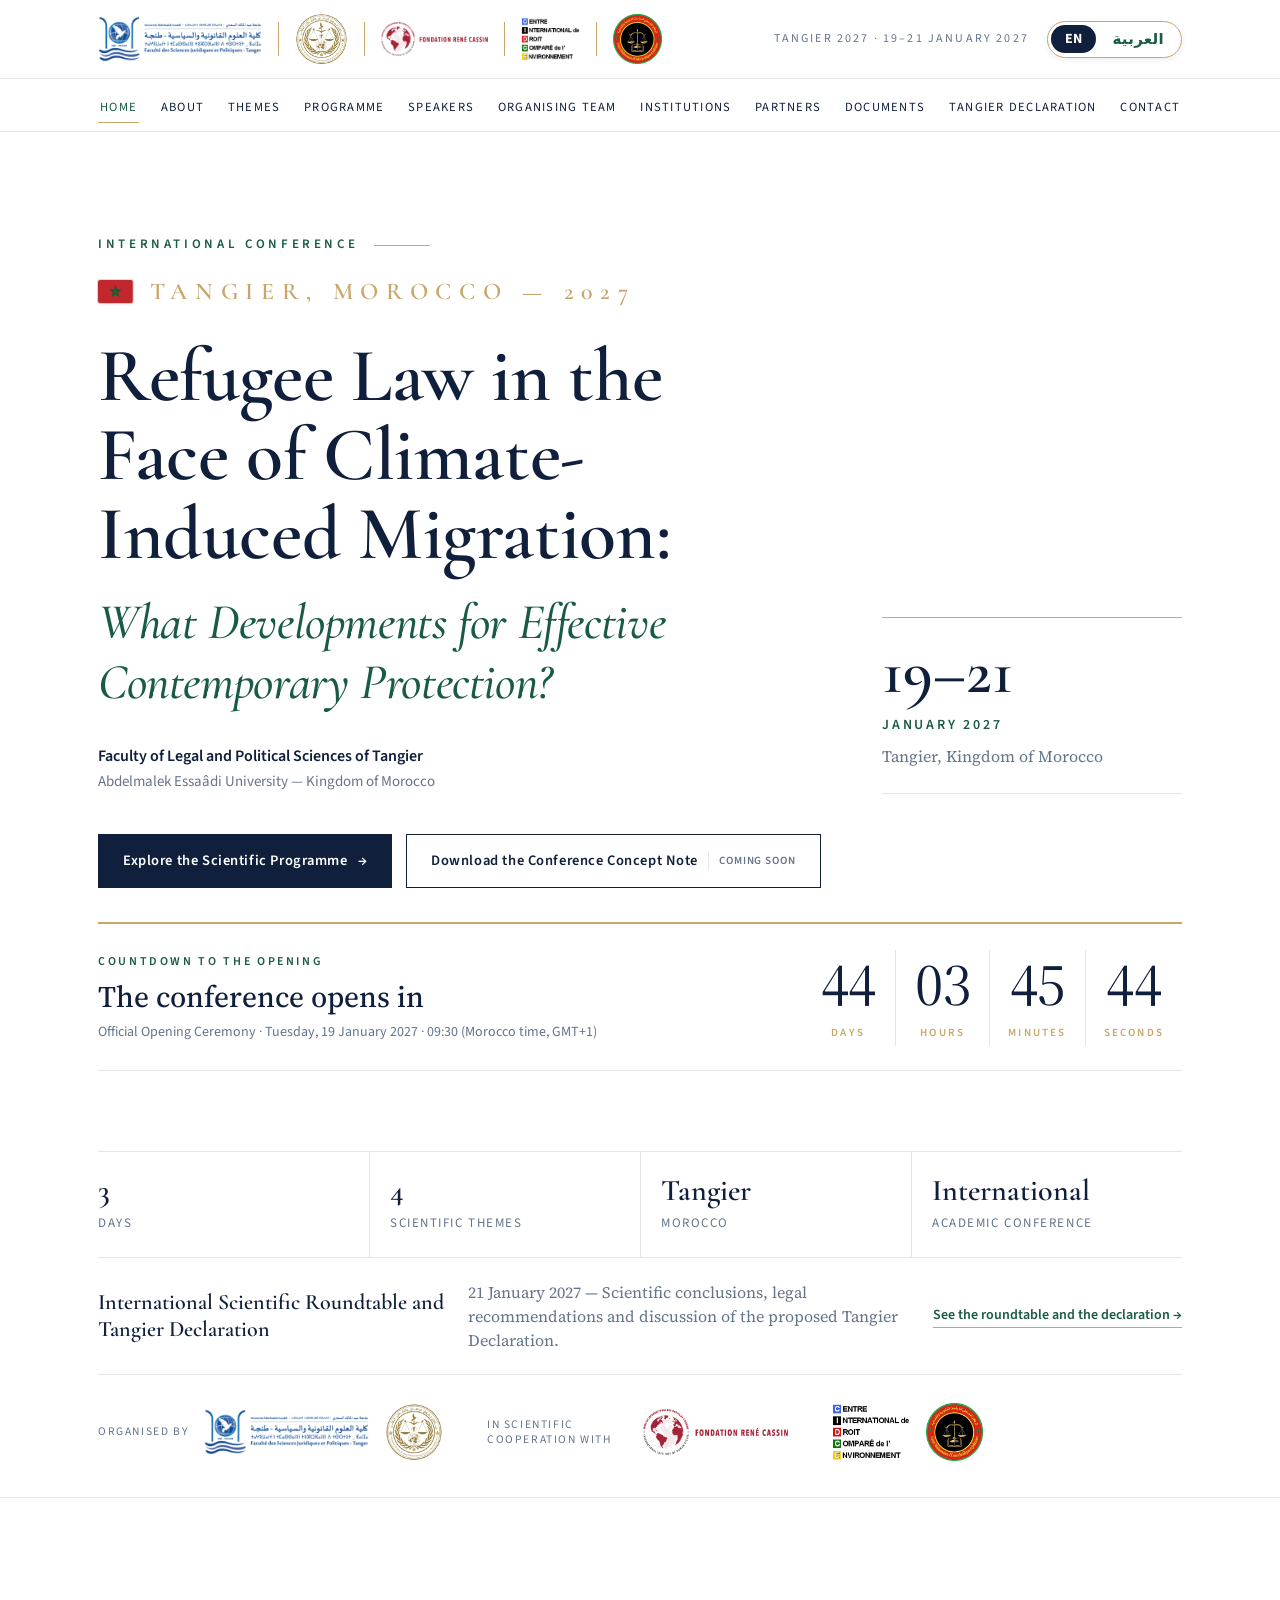
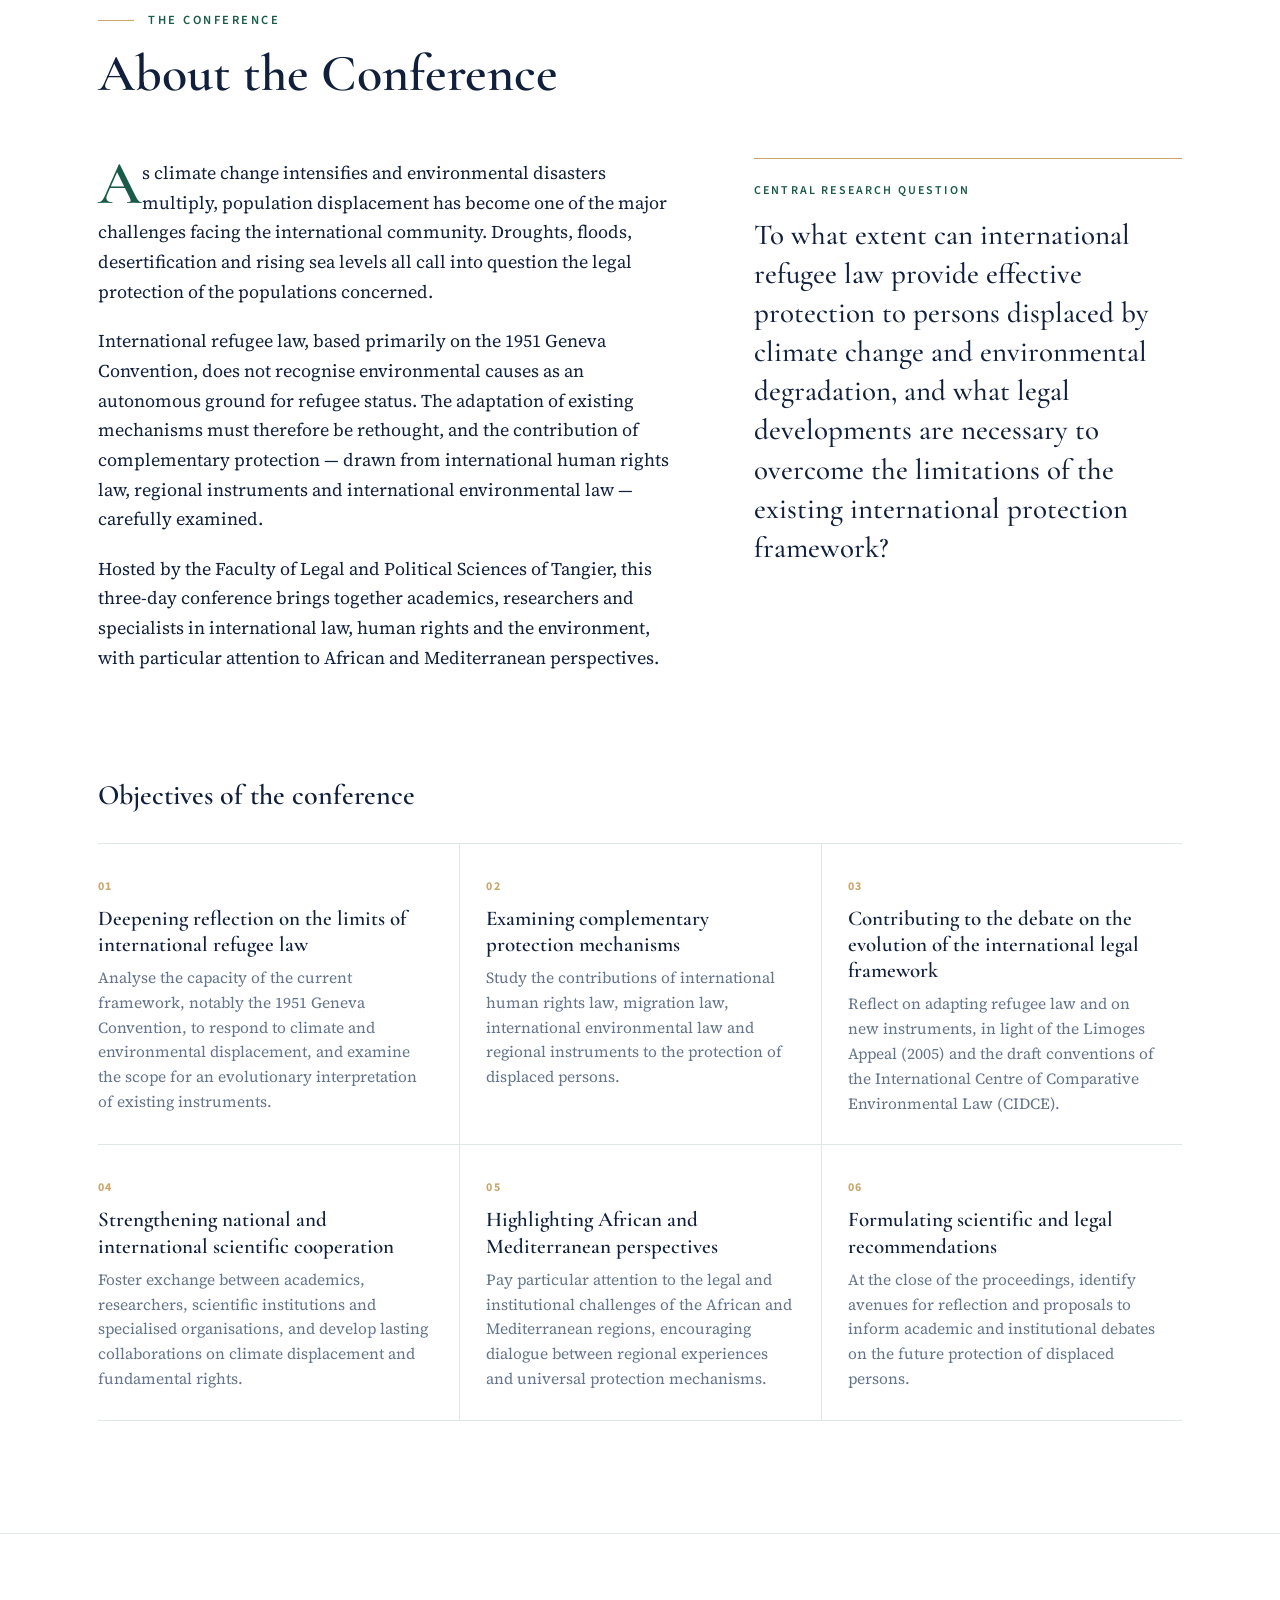
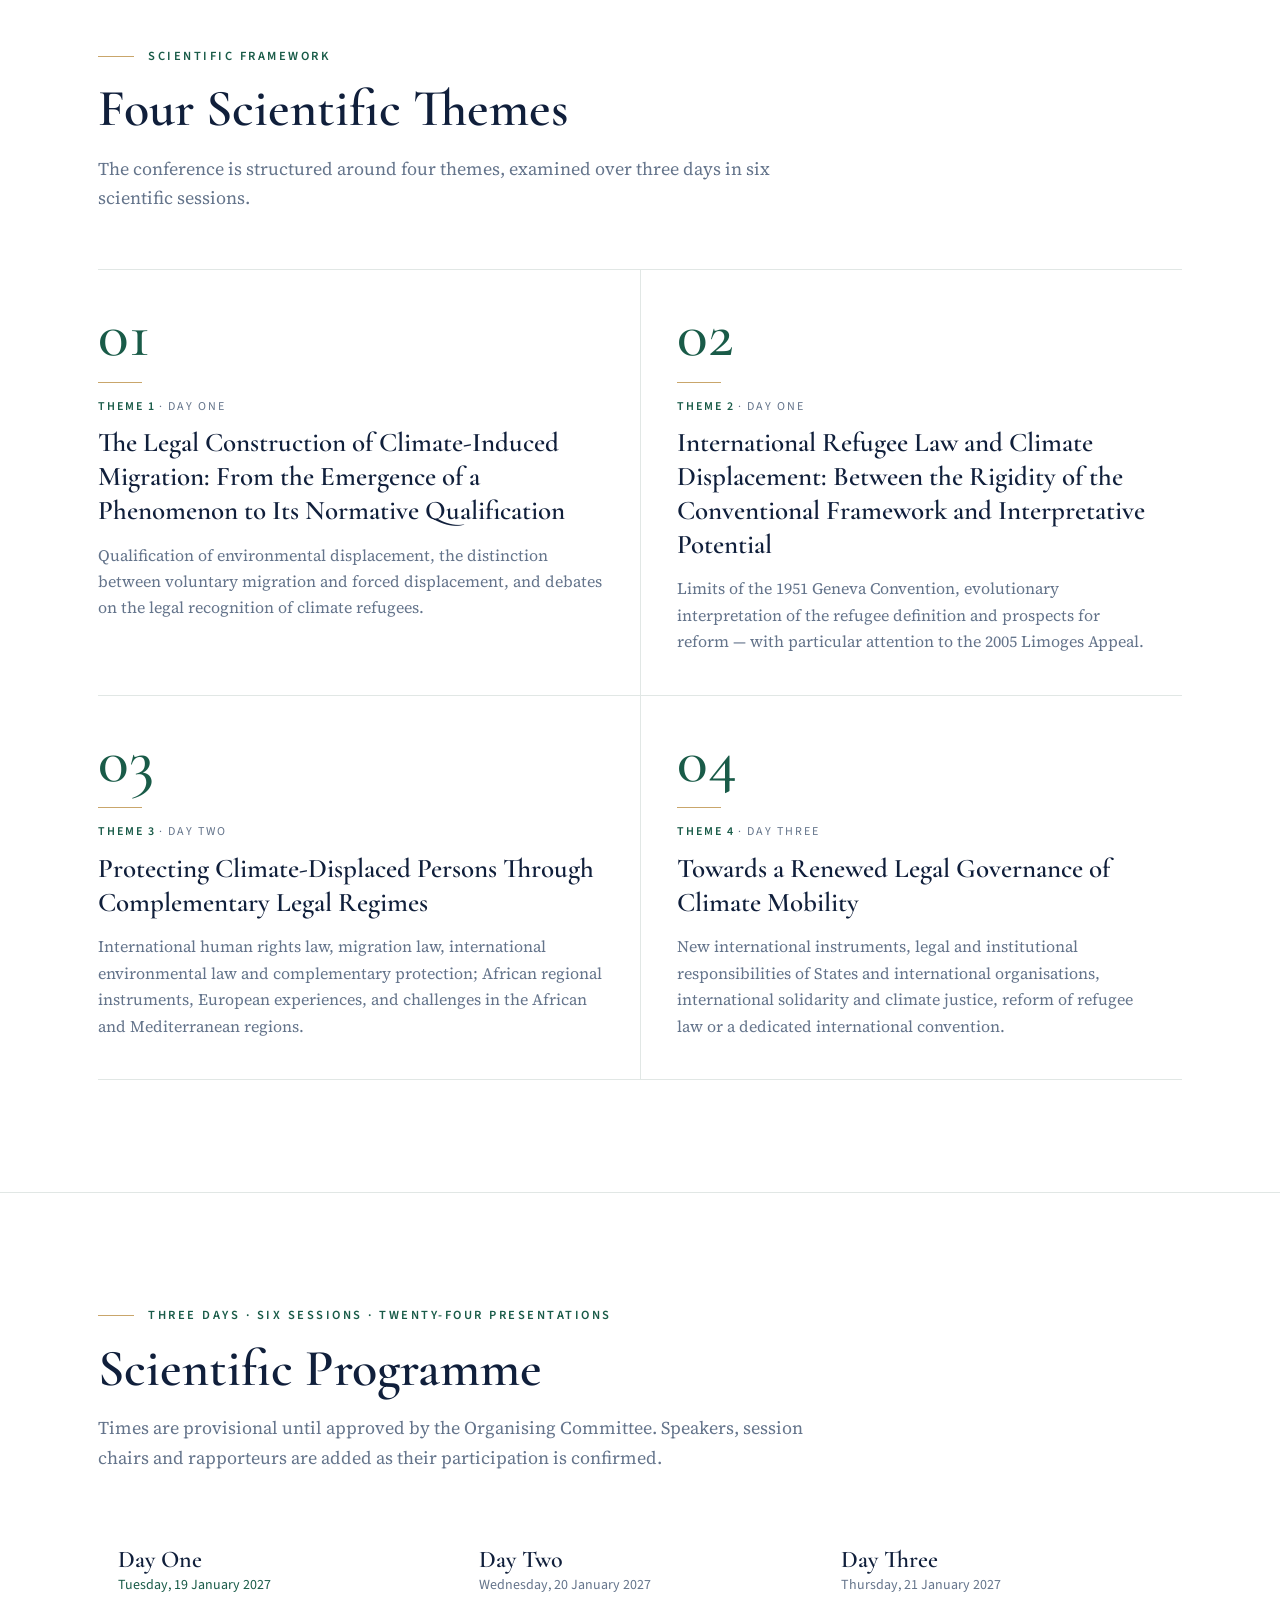
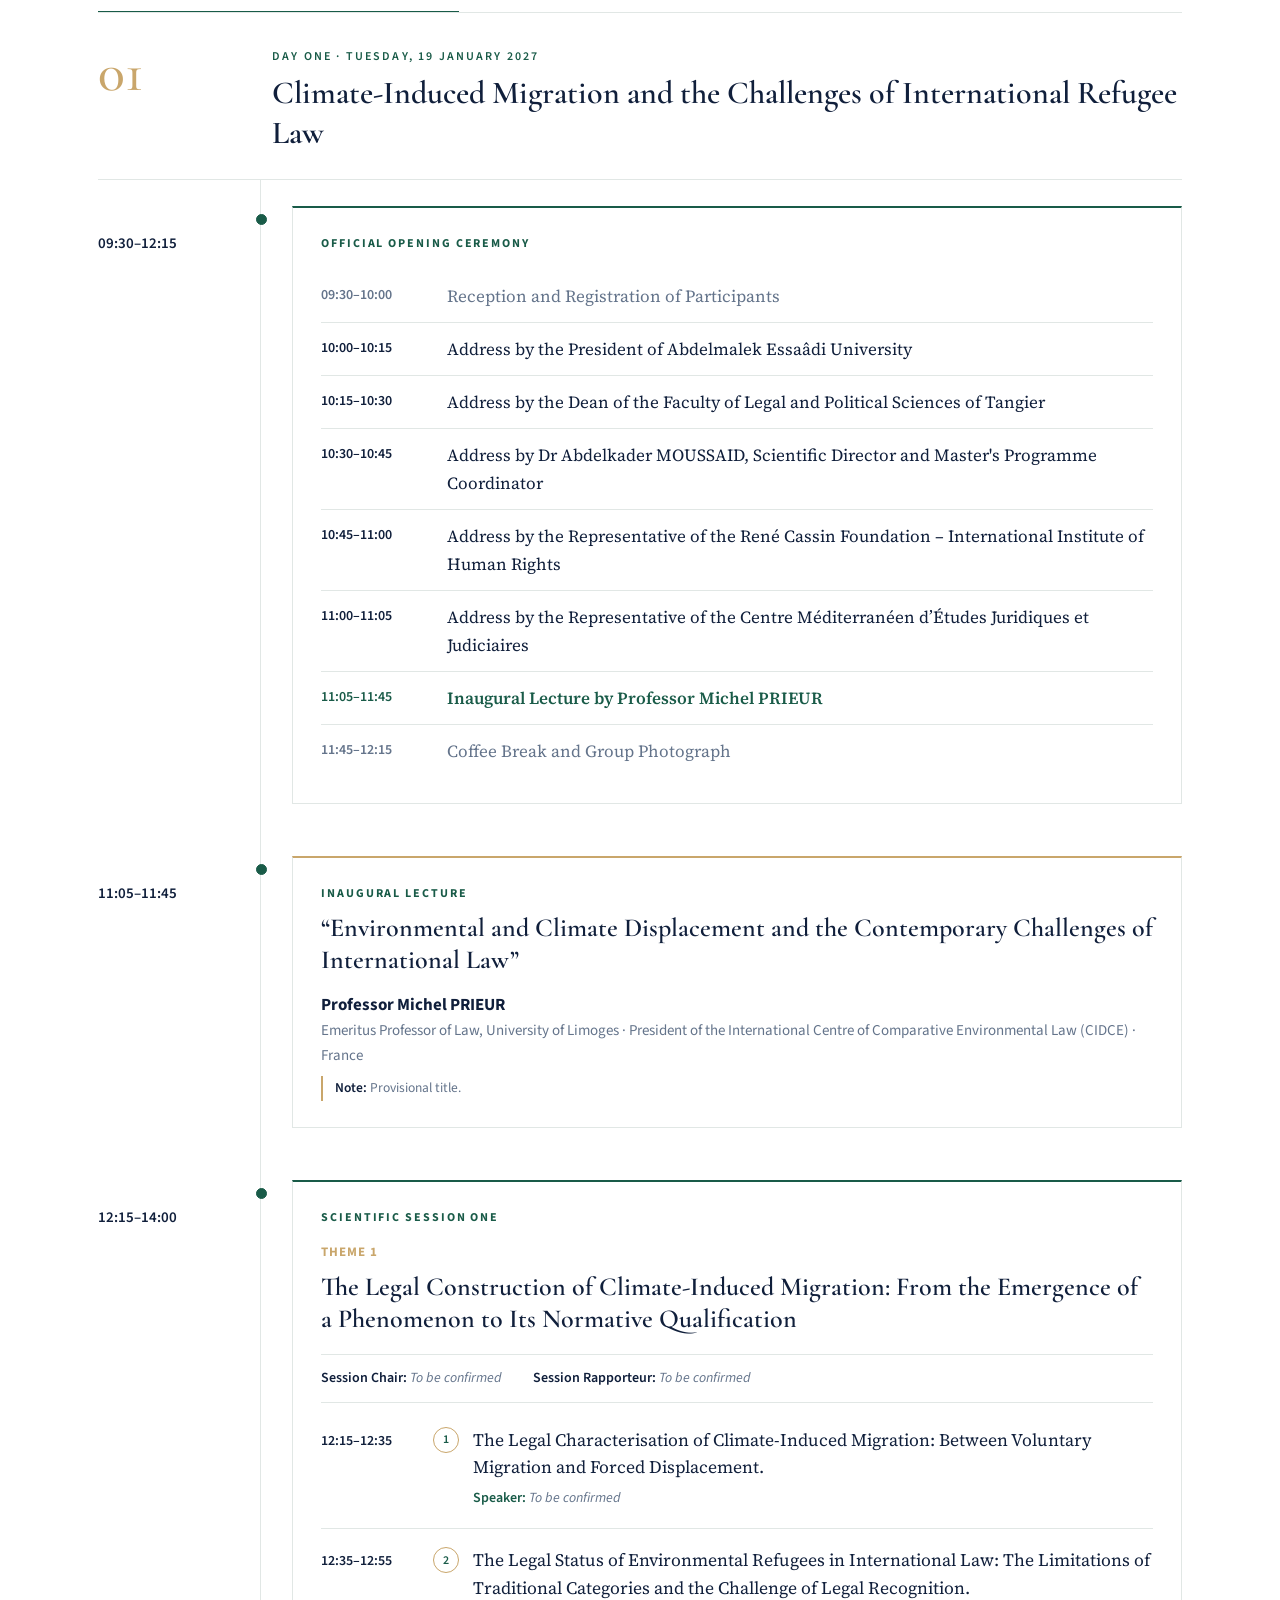
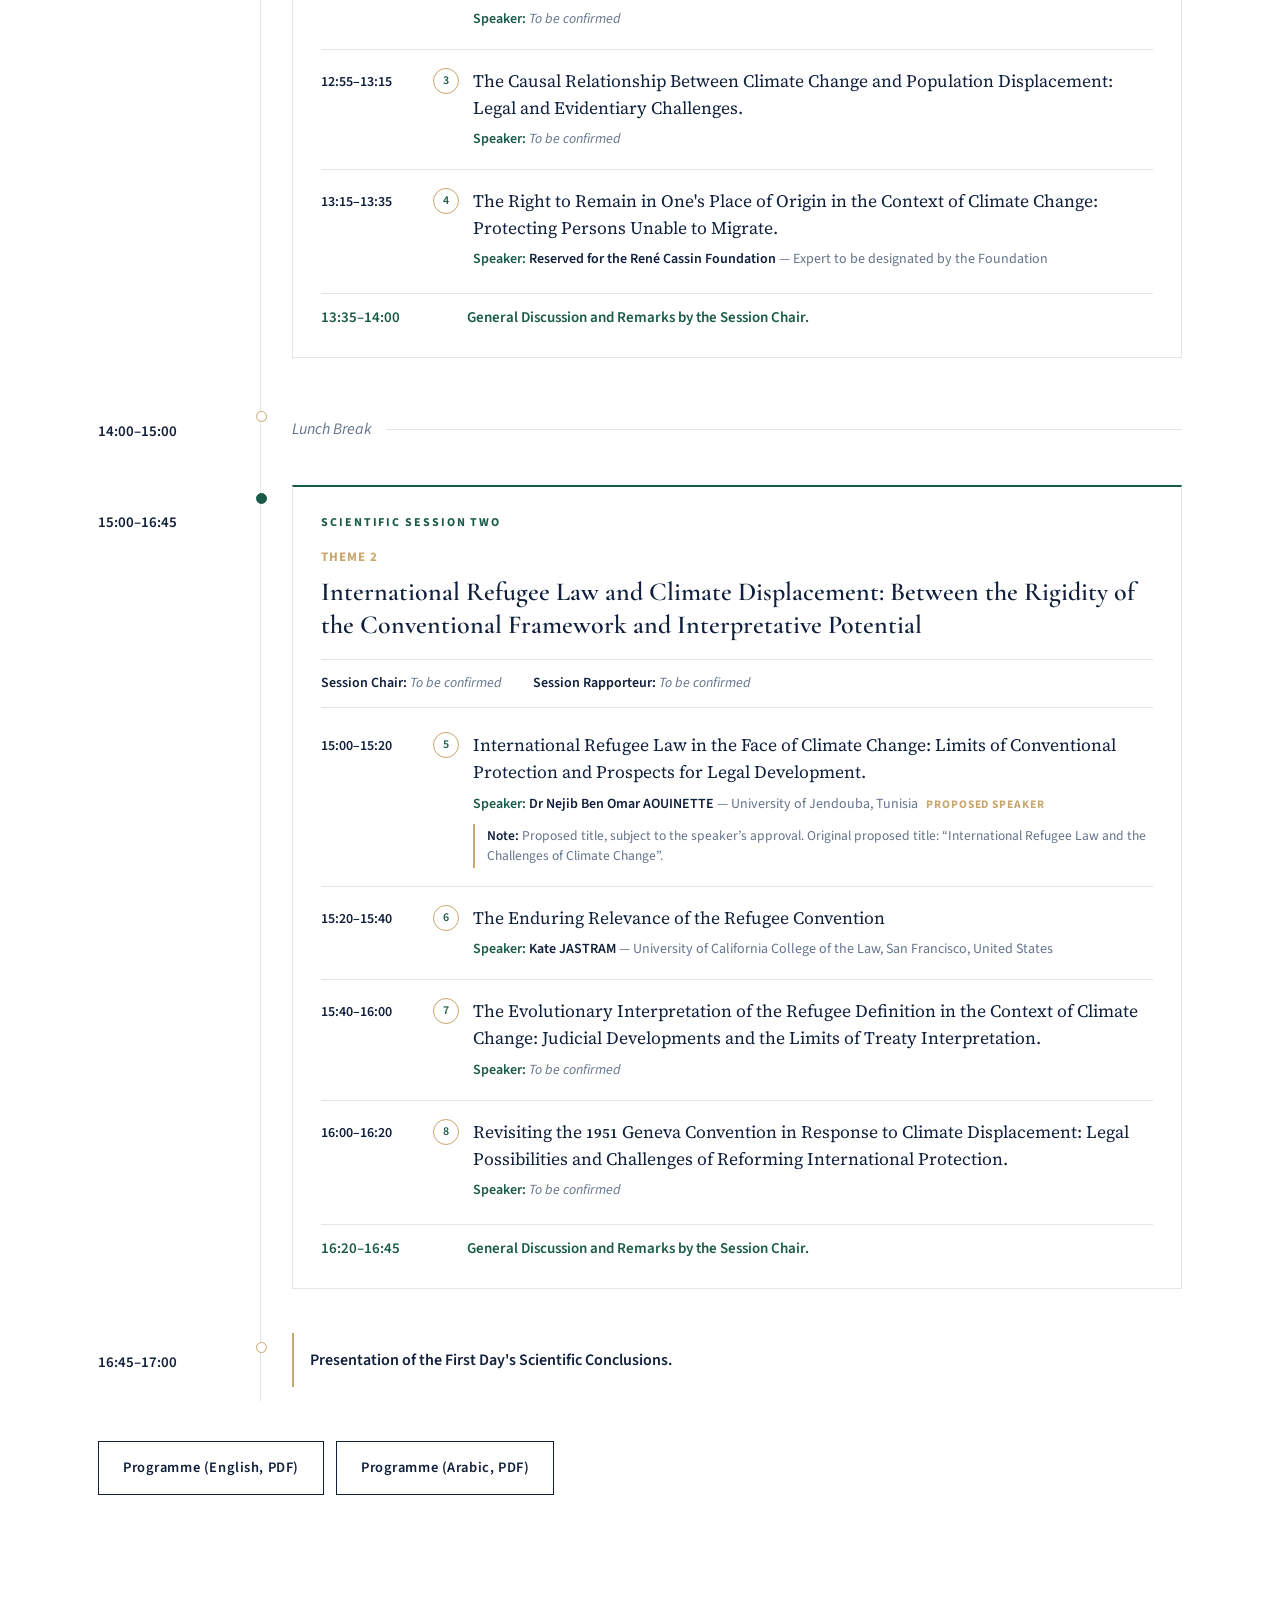
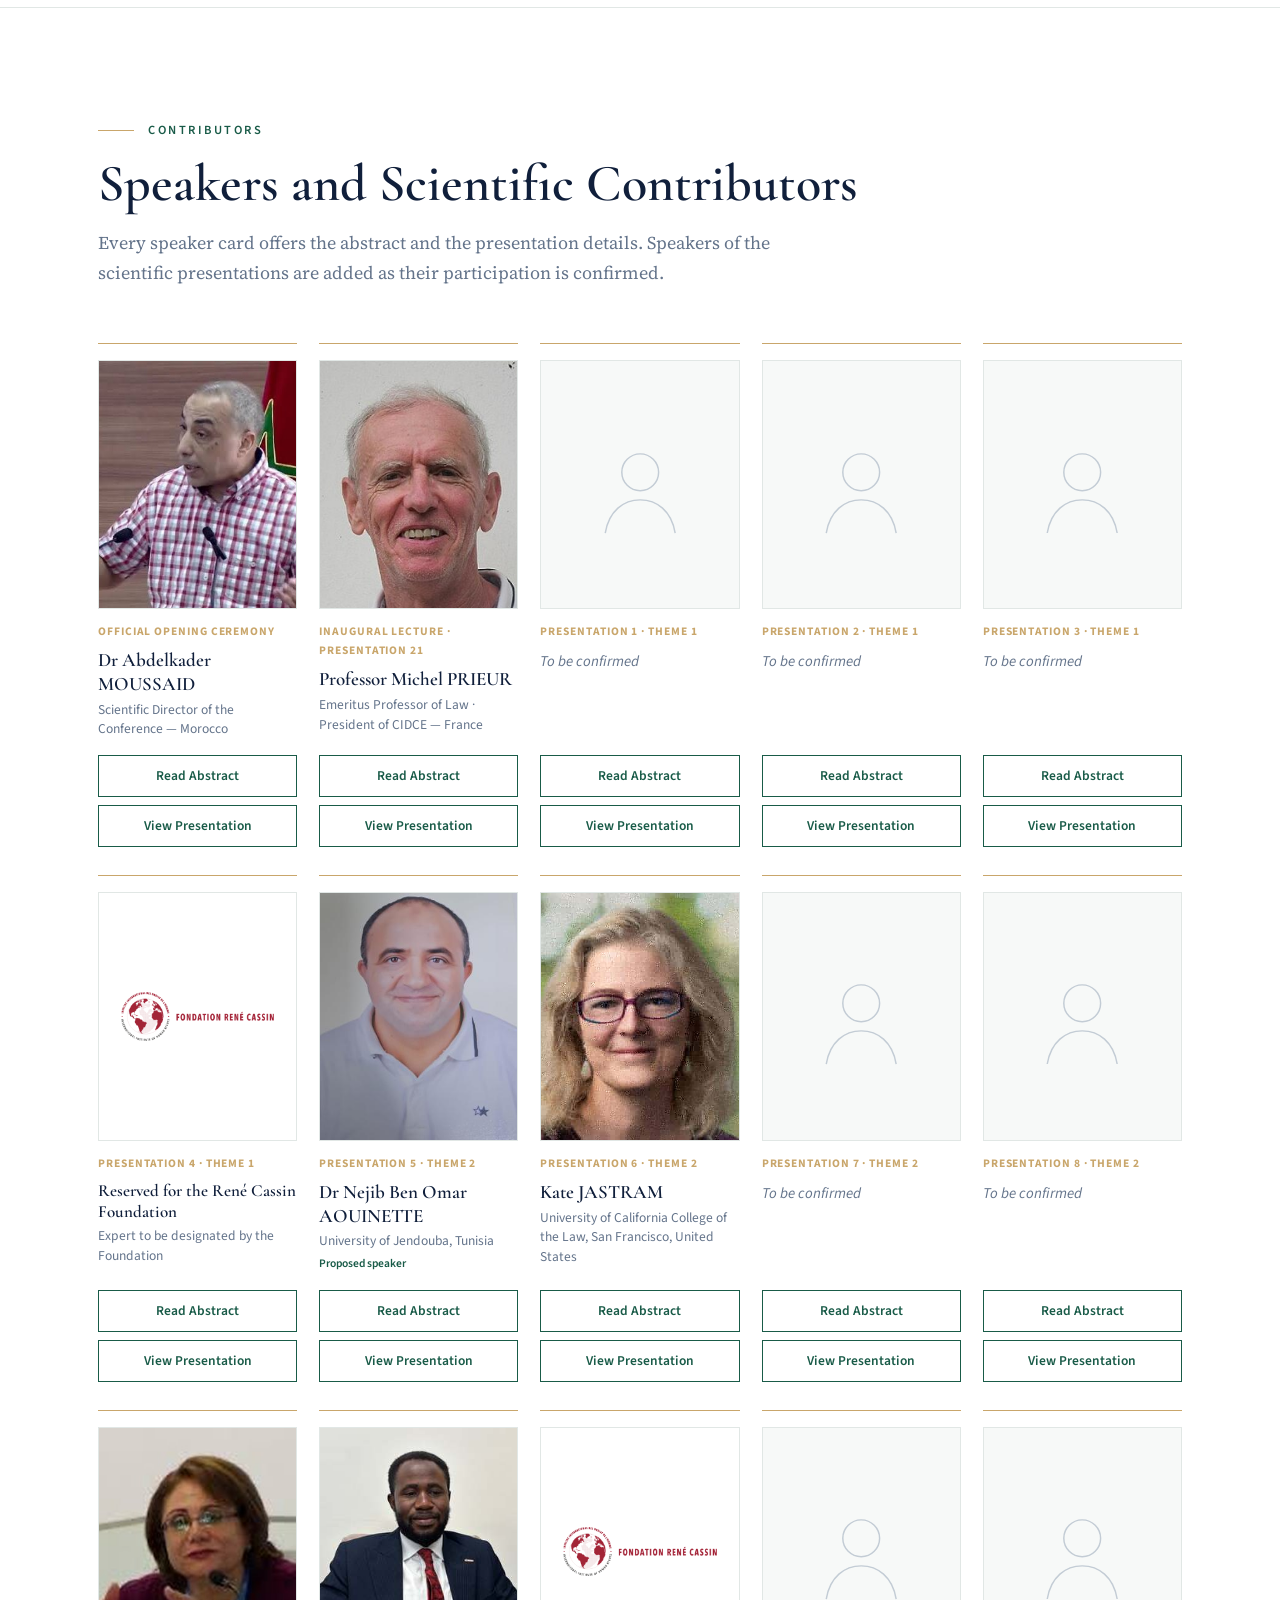
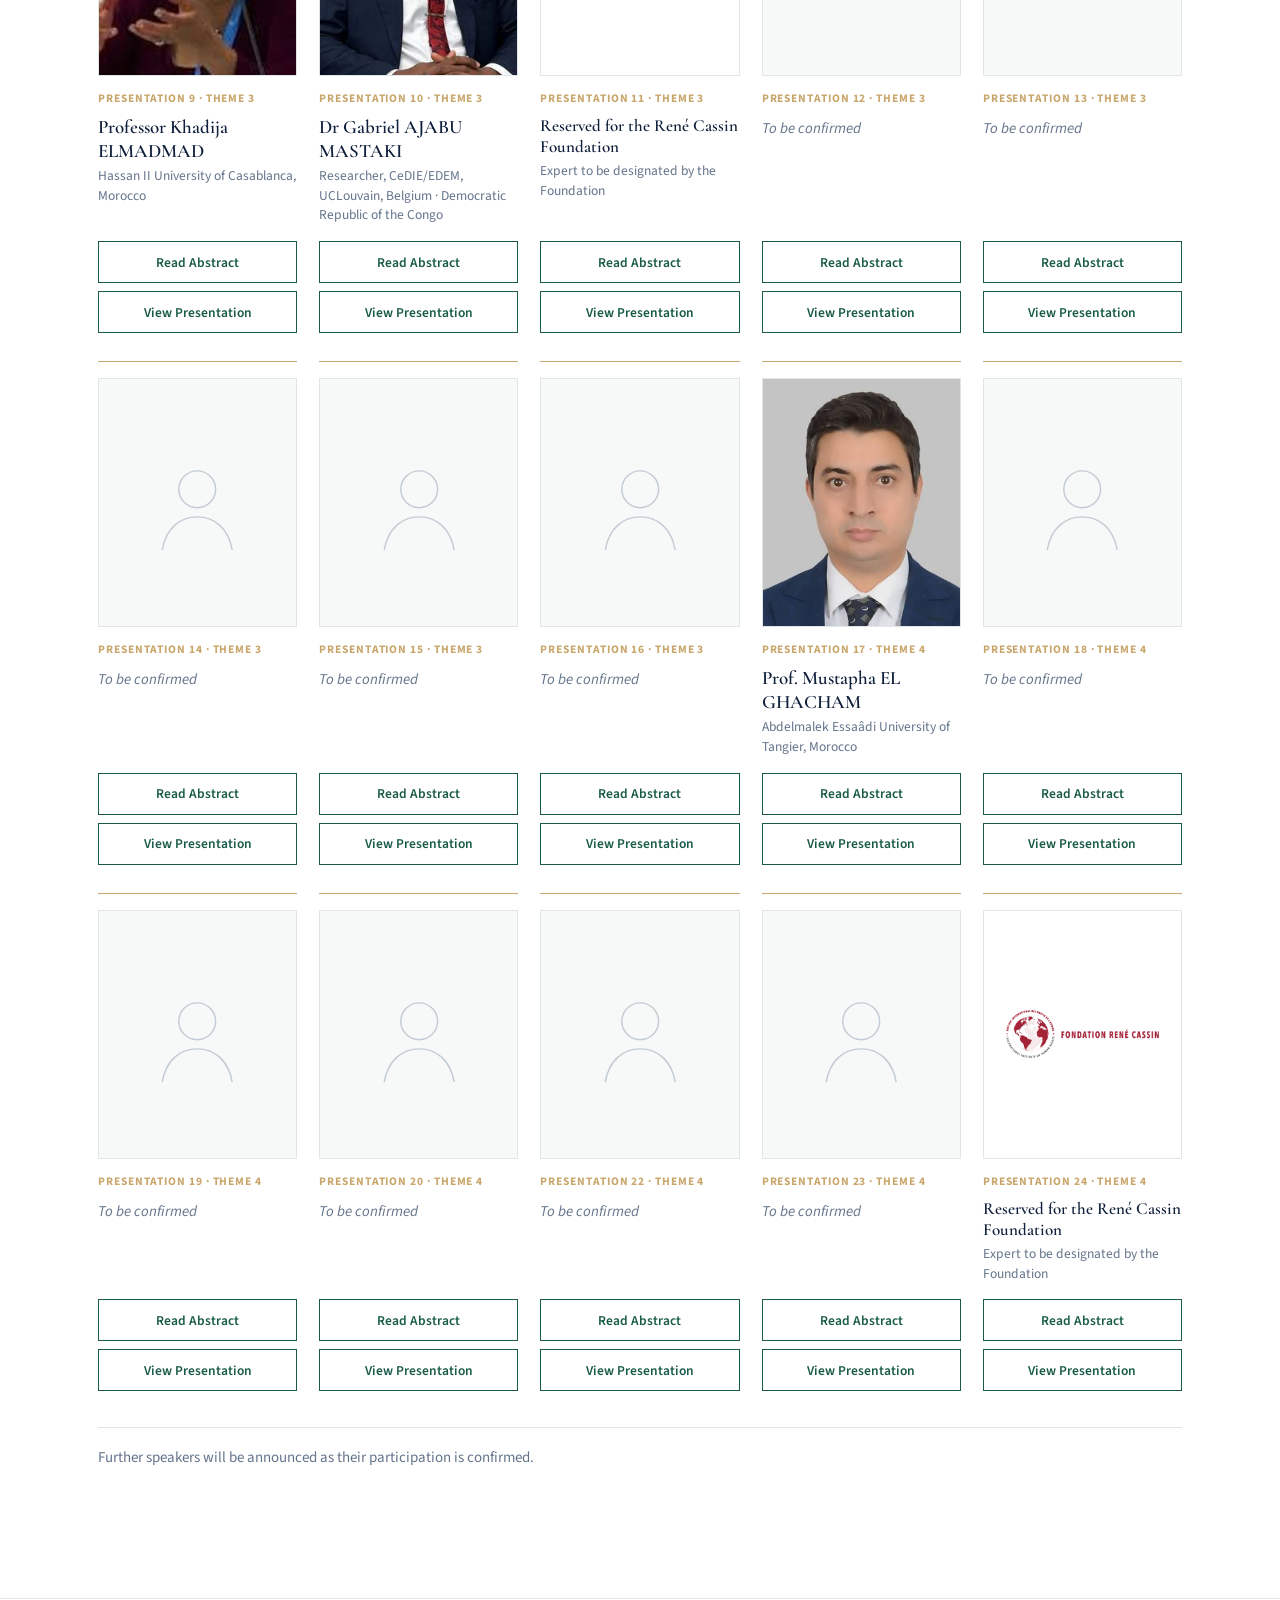
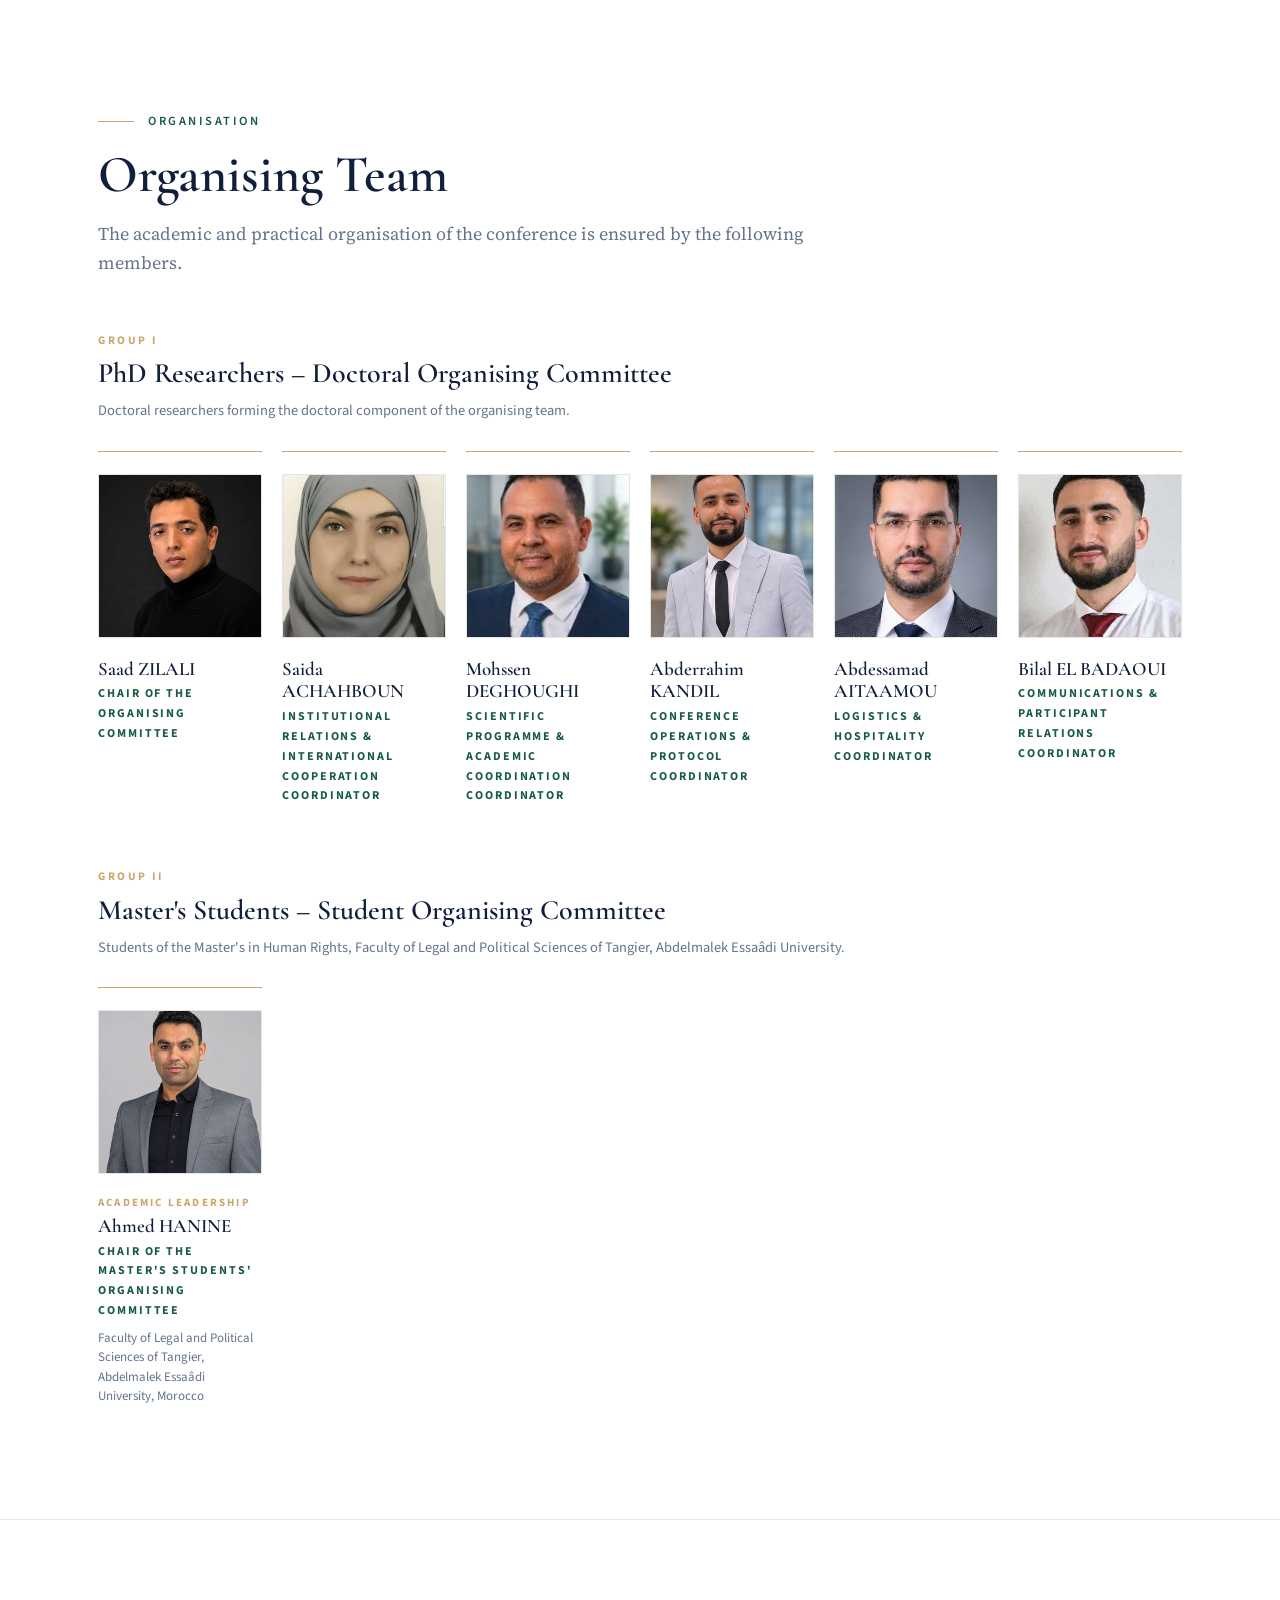
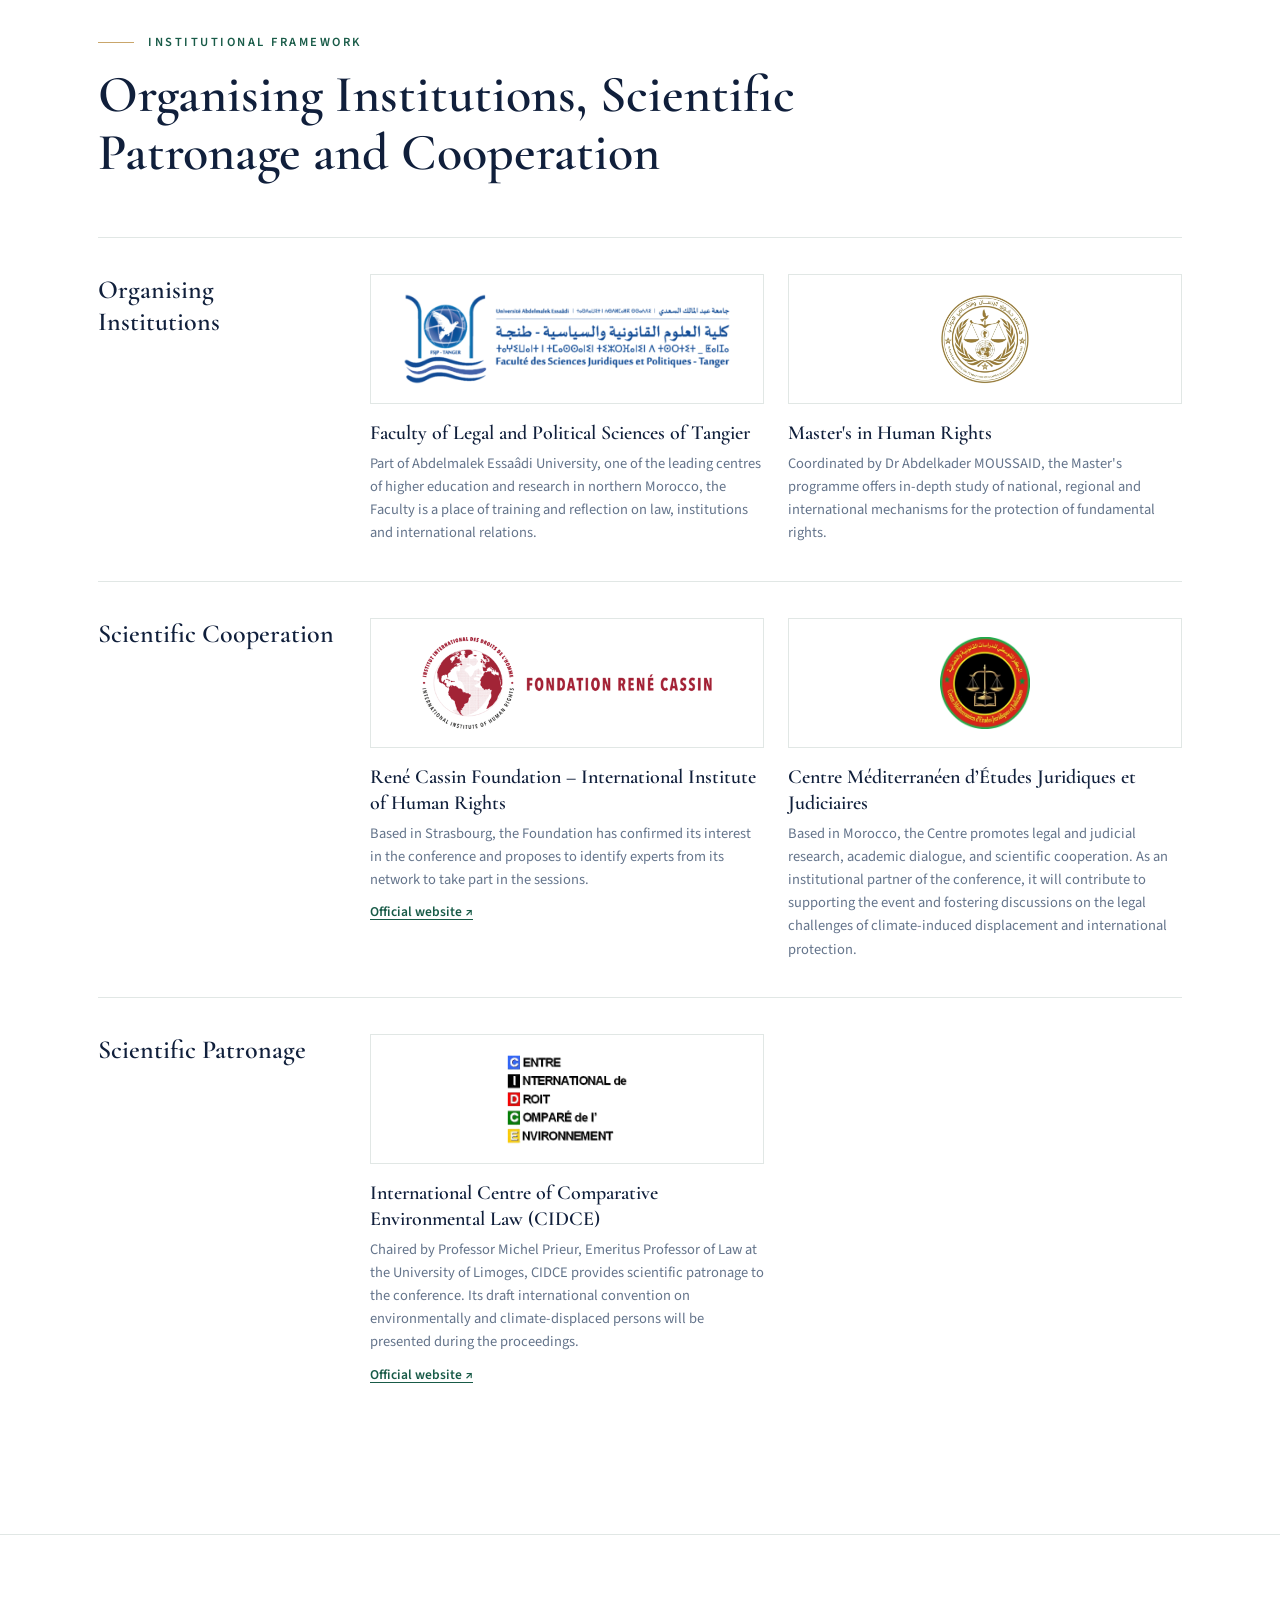
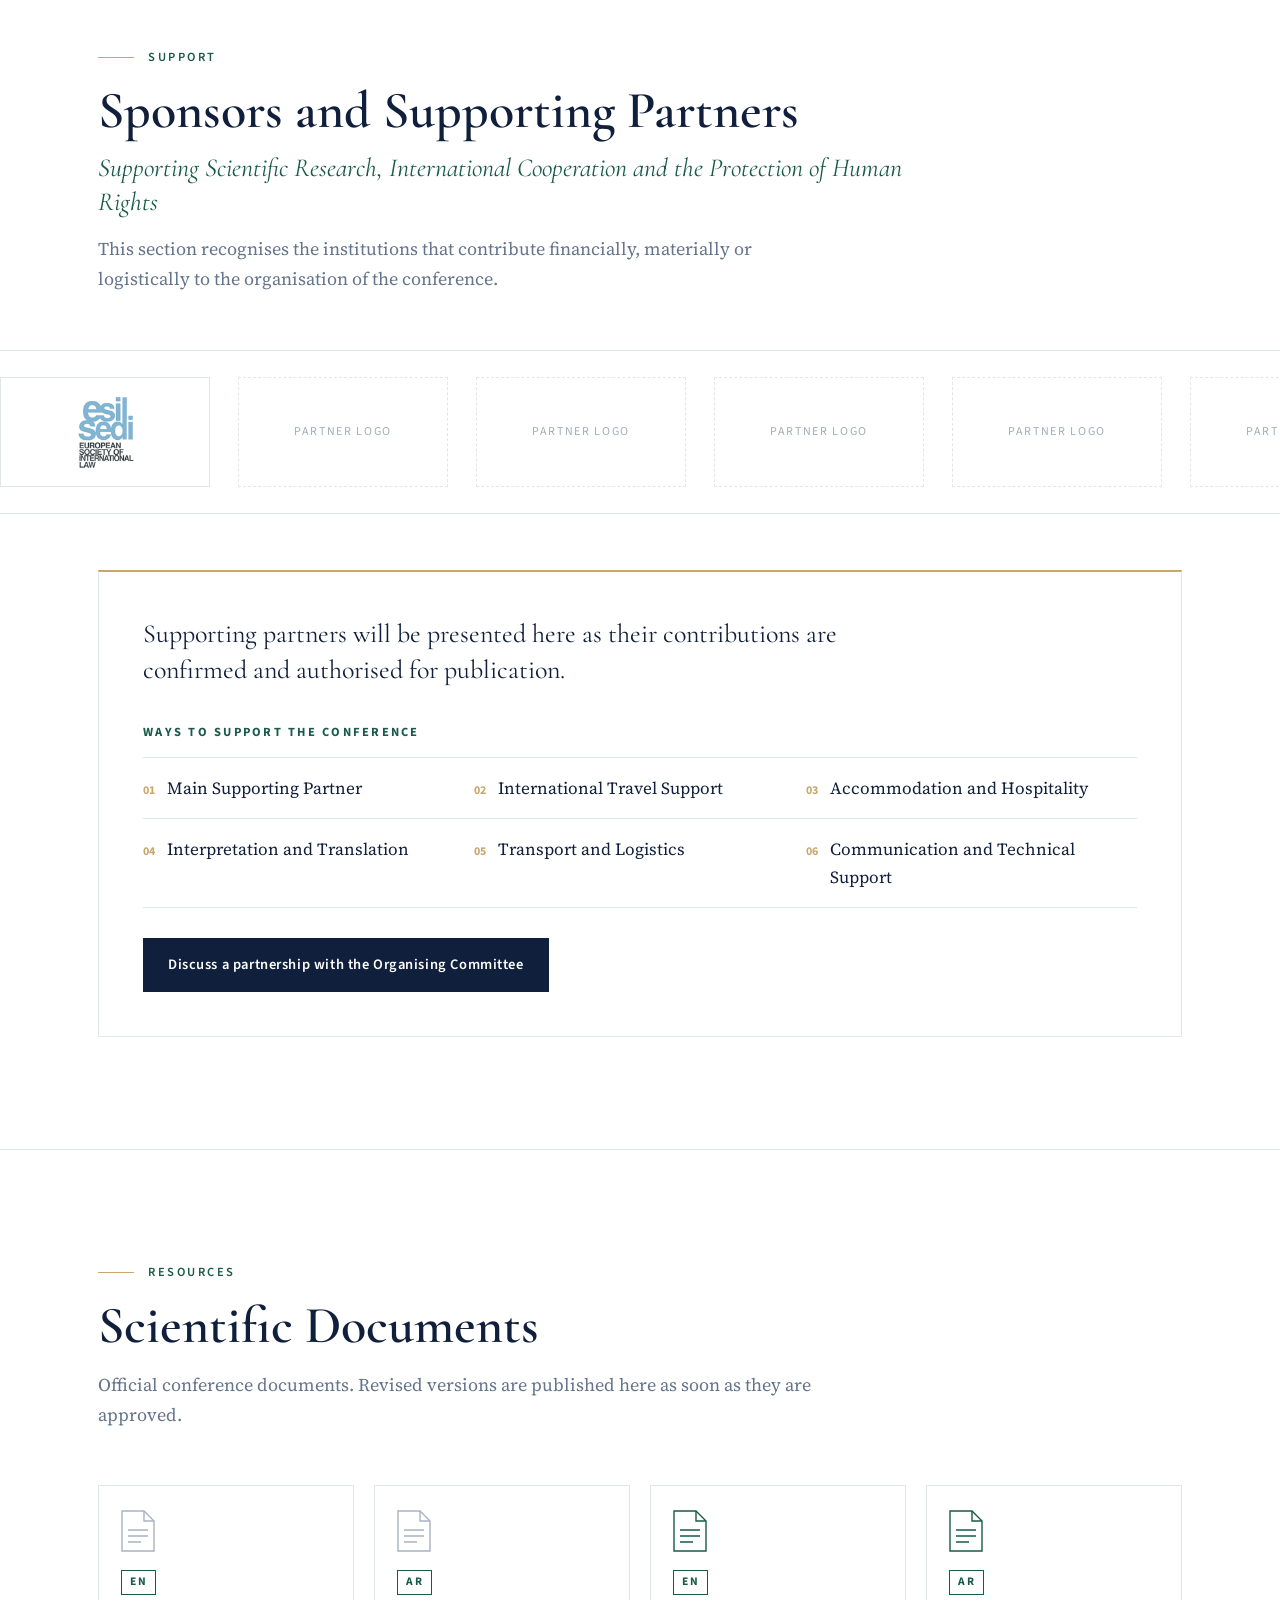
==== commit 983d16df: "El Ghacham: restore Read Abstract / View Presentation, update affiliation" ====
--- a/index.html
+++ b/index.html
@@ -649,7 +649,7 @@
                 <ol class="talks">
                   <li class="talk"><span class="tm" dir="ltr">09:30–09:50</span><span class="n" aria-hidden="true">17</span>
                     <div> <div class="t">States' International Obligations and Responsibility for Climate-Related Harm in Light of the <span class="tm" dir="ltr">2025</span> Advisory Opinion of the International Court of Justice.</div>
-                      <div class="who"><b>Speaker:</b> <span class="nm">Prof. Mustapha EL GHACHAM</span> — Abdelmalek Essaâdi University, Morocco
+                      <div class="who"><b>Speaker:</b> <span class="nm">Prof. Mustapha EL GHACHAM</span> — Abdelmalek Essaâdi University of Tangier, Morocco
                       </div>
                     </div>
                   </li>
@@ -1062,11 +1062,13 @@
           <div class="sp-body"><span class="slot-n">Presentation 17 · Theme 4</span>
             <h4 class="spk-name">Prof. Mustapha EL GHACHAM
             </h4>
-            <p class="spk-short">Professor of Law, Faculty of Legal and Political Sciences of Tangier, Abdelmalek Essaâdi University, Morocco
+            <p class="spk-short">Abdelmalek Essaâdi University of Tangier, Morocco
             </p>
           </div>
           <div class="sp-actions">
-            <button type="button" class="sp-btn" data-dlg="bio-elghacham" aria-haspopup="dialog">Read Biography
+            <button type="button" class="sp-btn" data-dlg="abs-talk-17" aria-haspopup="dialog">Read Abstract
+            </button>
+            <button type="button" class="sp-btn" data-dlg="pres-talk-17" aria-haspopup="dialog">View Presentation
             </button>
           </div>
         </article>
@@ -1170,30 +1172,6 @@
       <p class="more">Further speakers will be announced as their participation is confirmed.
       </p>
     </div>
-    <dialog class="bio" id="bio-elghacham" aria-labelledby="bio-h-elghacham">
-      <button class="bio-close" type="button">Close
-      </button>
-      <div class="bio-in talk-in">
-        <div> <div class="tag">Biography</div>
-          <h3 id="bio-h-elghacham">Prof. Mustapha EL GHACHAM
-          </h3>
-          <div class="dlg-item">
-            <p class="dlg-title">Professor of Law, Faculty of Legal and Political Sciences of Tangier, Abdelmalek Essaâdi University, Morocco
-            </p>
-            <dl class="dlg-dl">
-              <dt>Scientific theme
-              </dt>
-              <dd>Theme <span class="tm" dir="ltr">4</span> — Towards a Renewed Legal Governance of Climate Mobility
-              </dd>
-            </dl>
-            <div class="dlg-abs">
-              <p>Mustapha El Ghacham is a Professor of Law at the Faculty of Legal and Political Sciences of Tangier, Abdelmalek Essaâdi University, Morocco. He is also President of the Mediterranean Centre for Legal and Judicial Studies (CMEJJ). His academic activities focus on legal research, judicial studies, and contemporary developments in Moroccan law. Through his teaching, research, and institutional involvement, he contributes to academic dialogue and the advancement of legal scholarship.
-              </p>
-            </div>
-          </div>
-        </div>
-      </div>
-    </dialog>
     <dialog class="bio" id="abs-abdelkader-moussaid" aria-labelledby="abs-h-abdelkader-moussaid">
       <button class="bio-close" type="button">Close
       </button>
@@ -2060,13 +2038,19 @@
       </button>
       <div class="bio-in talk-in">
         <div> <div class="tag">Read Abstract</div>
-          <h3 id="abs-h-talk-17"><span class="tbc">To be confirmed</span>
+          <h3 id="abs-h-talk-17">Prof. Mustapha EL GHACHAM
           </h3>
           <div class="dlg-item">
             <p class="dlg-title">States' International Obligations and Responsibility for Climate-Related Harm in Light of the <span class="tm" dir="ltr">2025</span> Advisory Opinion of the International Court of Justice.
             </p>
             <p class="soon-msg">Abstract coming soon.
             </p>
+            <div class="dlg-abs">
+              <p><strong>About the speaker</strong>
+              </p>
+              <p>Mustapha El Ghacham is a Professor of Law at the Faculty of Legal and Political Sciences of Tangier, Abdelmalek Essaâdi University, Morocco. He is also President of the Mediterranean Centre for Legal and Judicial Studies (CMEJJ). His academic activities focus on legal research, judicial studies, and contemporary developments in Moroccan law. Through his teaching, research, and institutional involvement, he contributes to academic dialogue and the advancement of legal scholarship.
+              </p>
+            </div>
           </div>
         </div>
       </div>
@@ -2076,7 +2060,7 @@
       </button>
       <div class="bio-in talk-in">
         <div> <div class="tag">View Presentation</div>
-          <h3 id="pres-h-talk-17"><span class="tbc">To be confirmed</span>
+          <h3 id="pres-h-talk-17">Prof. Mustapha EL GHACHAM
           </h3>
           <div class="dlg-item">
             <p class="dlg-title">States' International Obligations and Responsibility for Climate-Related Harm in Light of the <span class="tm" dir="ltr">2025</span> Advisory Opinion of the International Court of Justice.
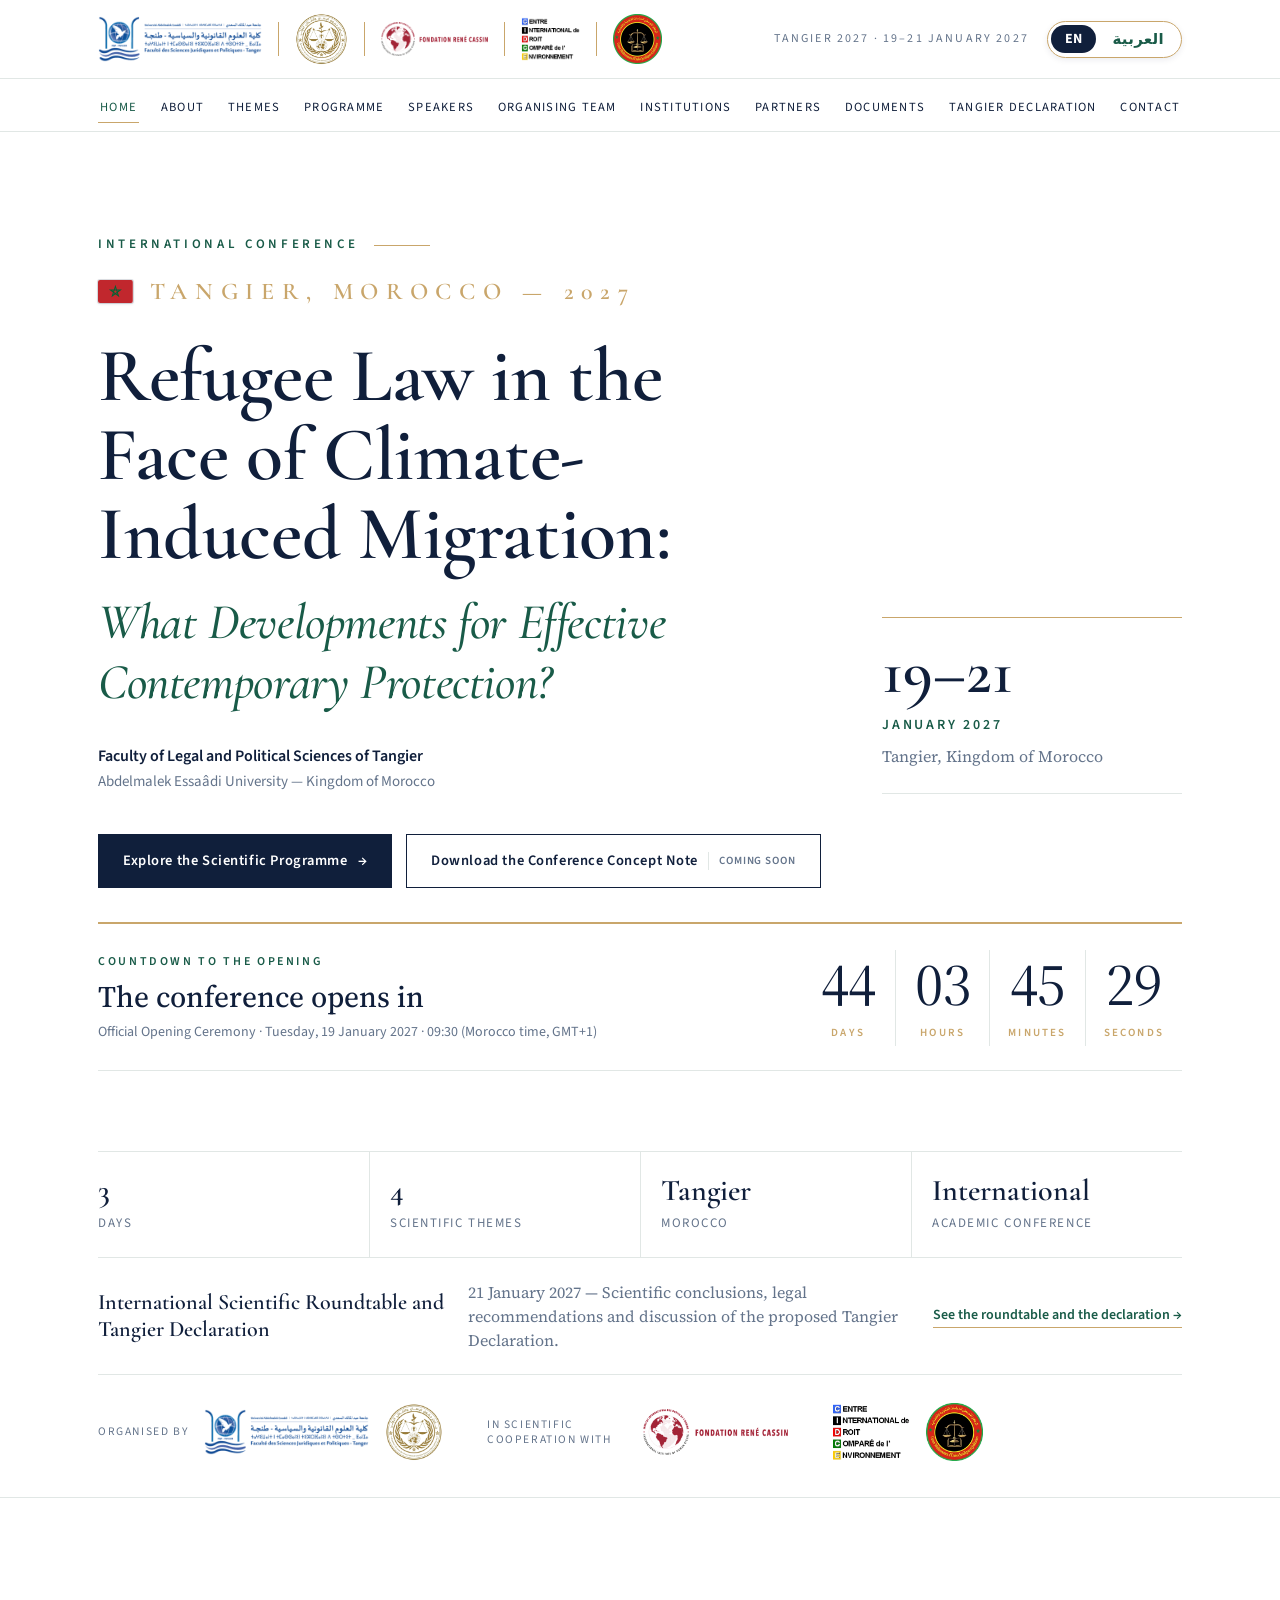
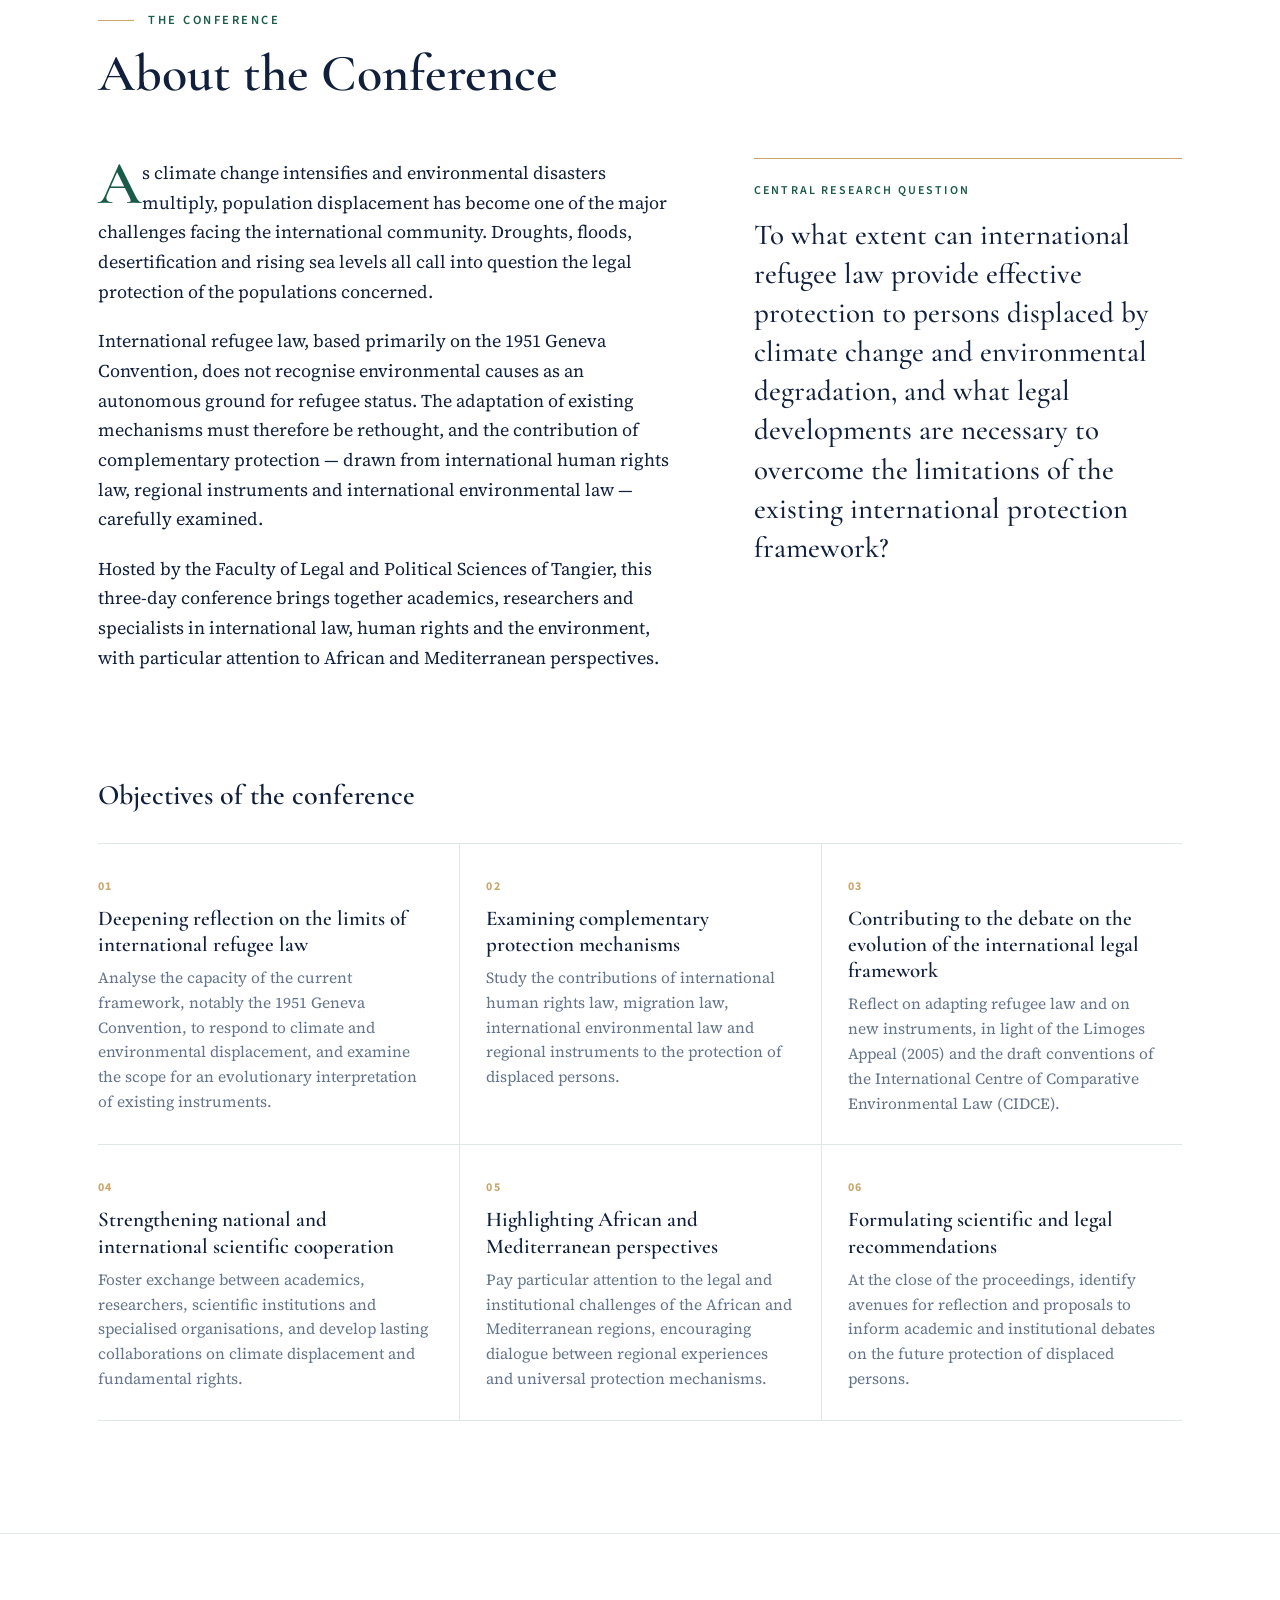
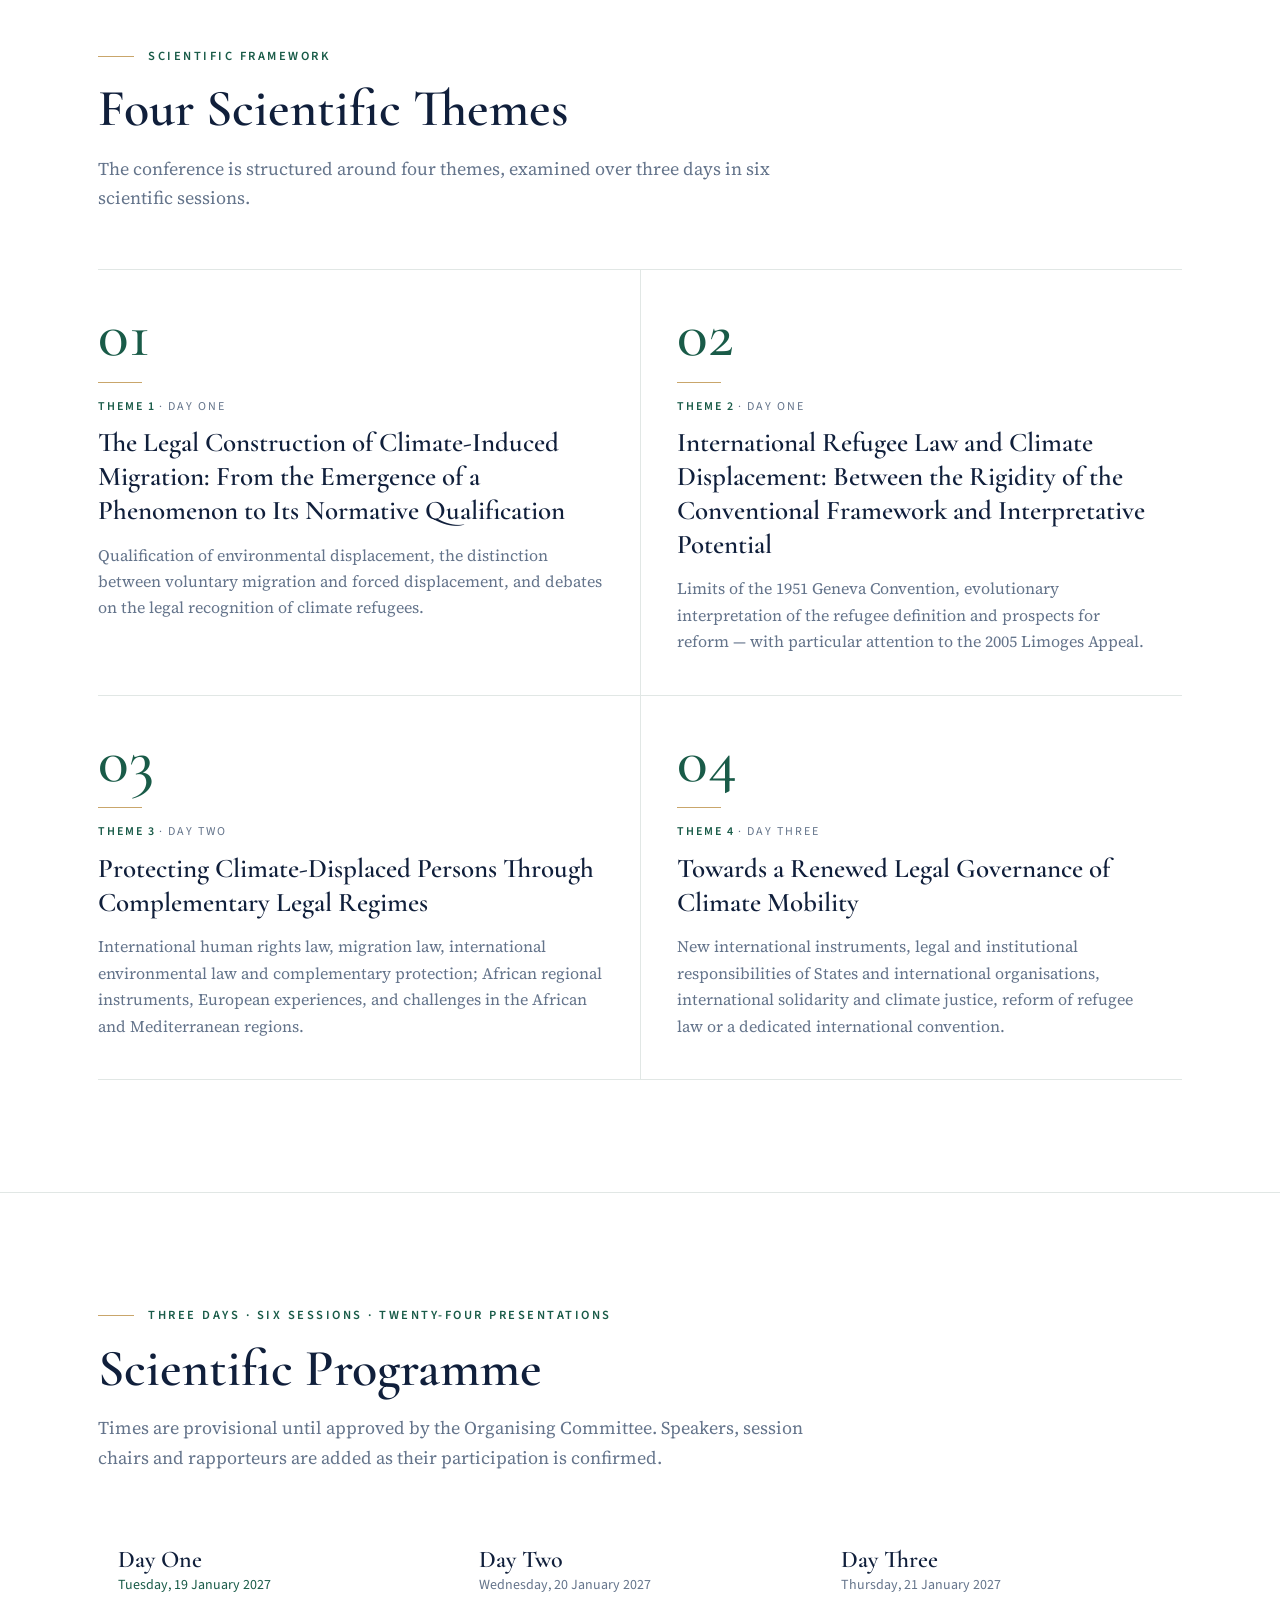
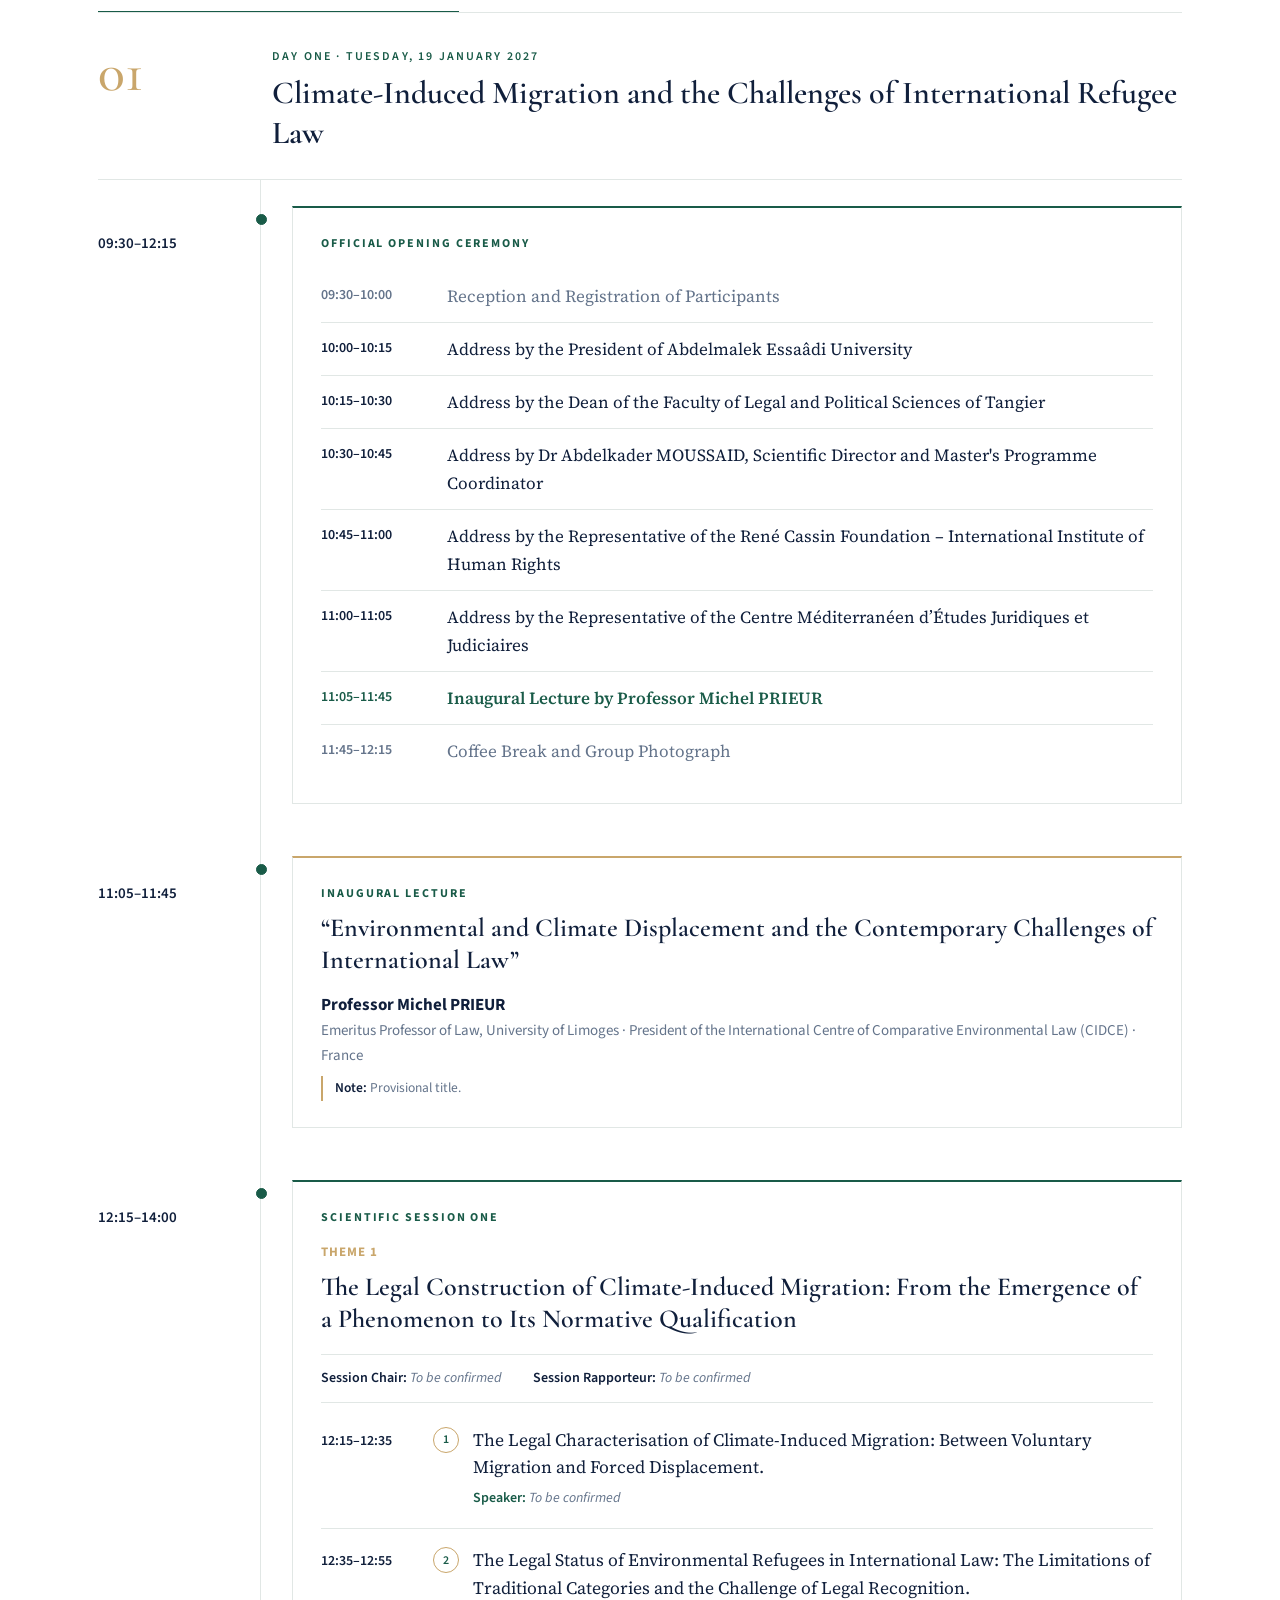
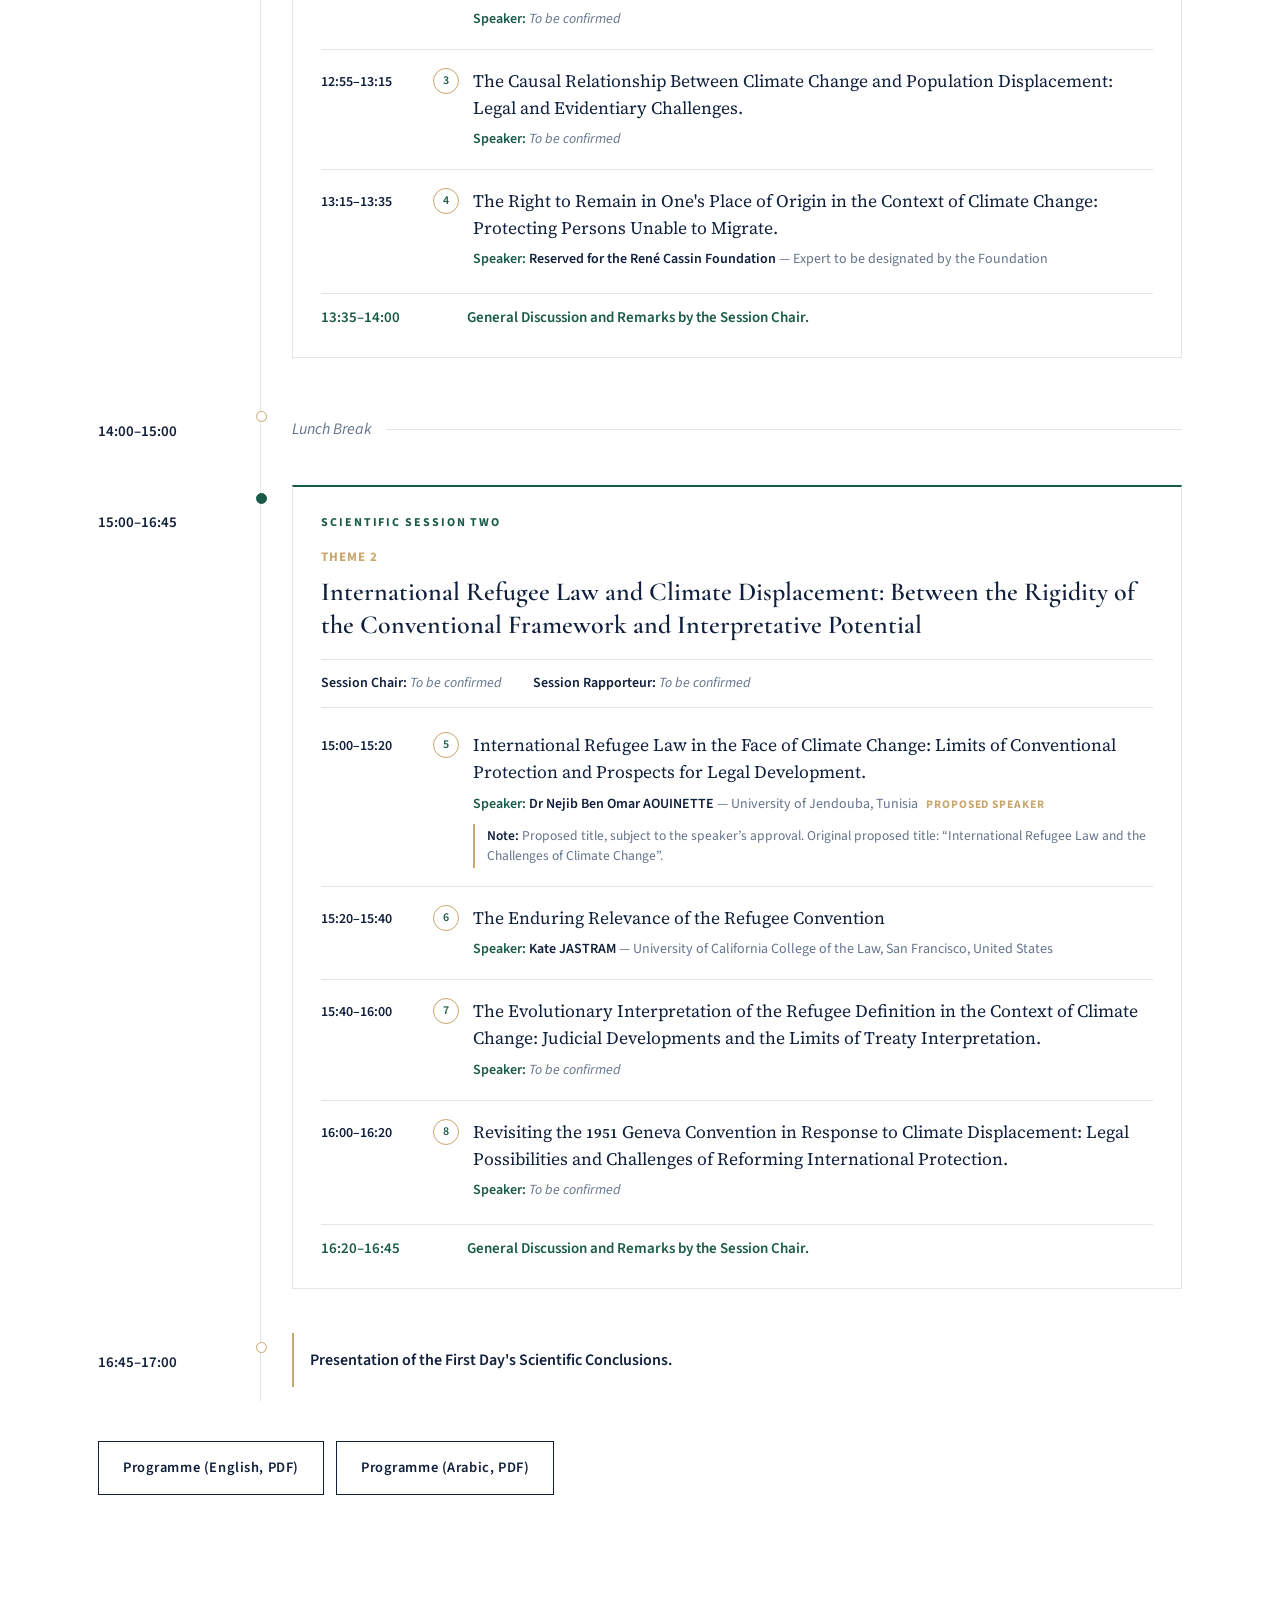
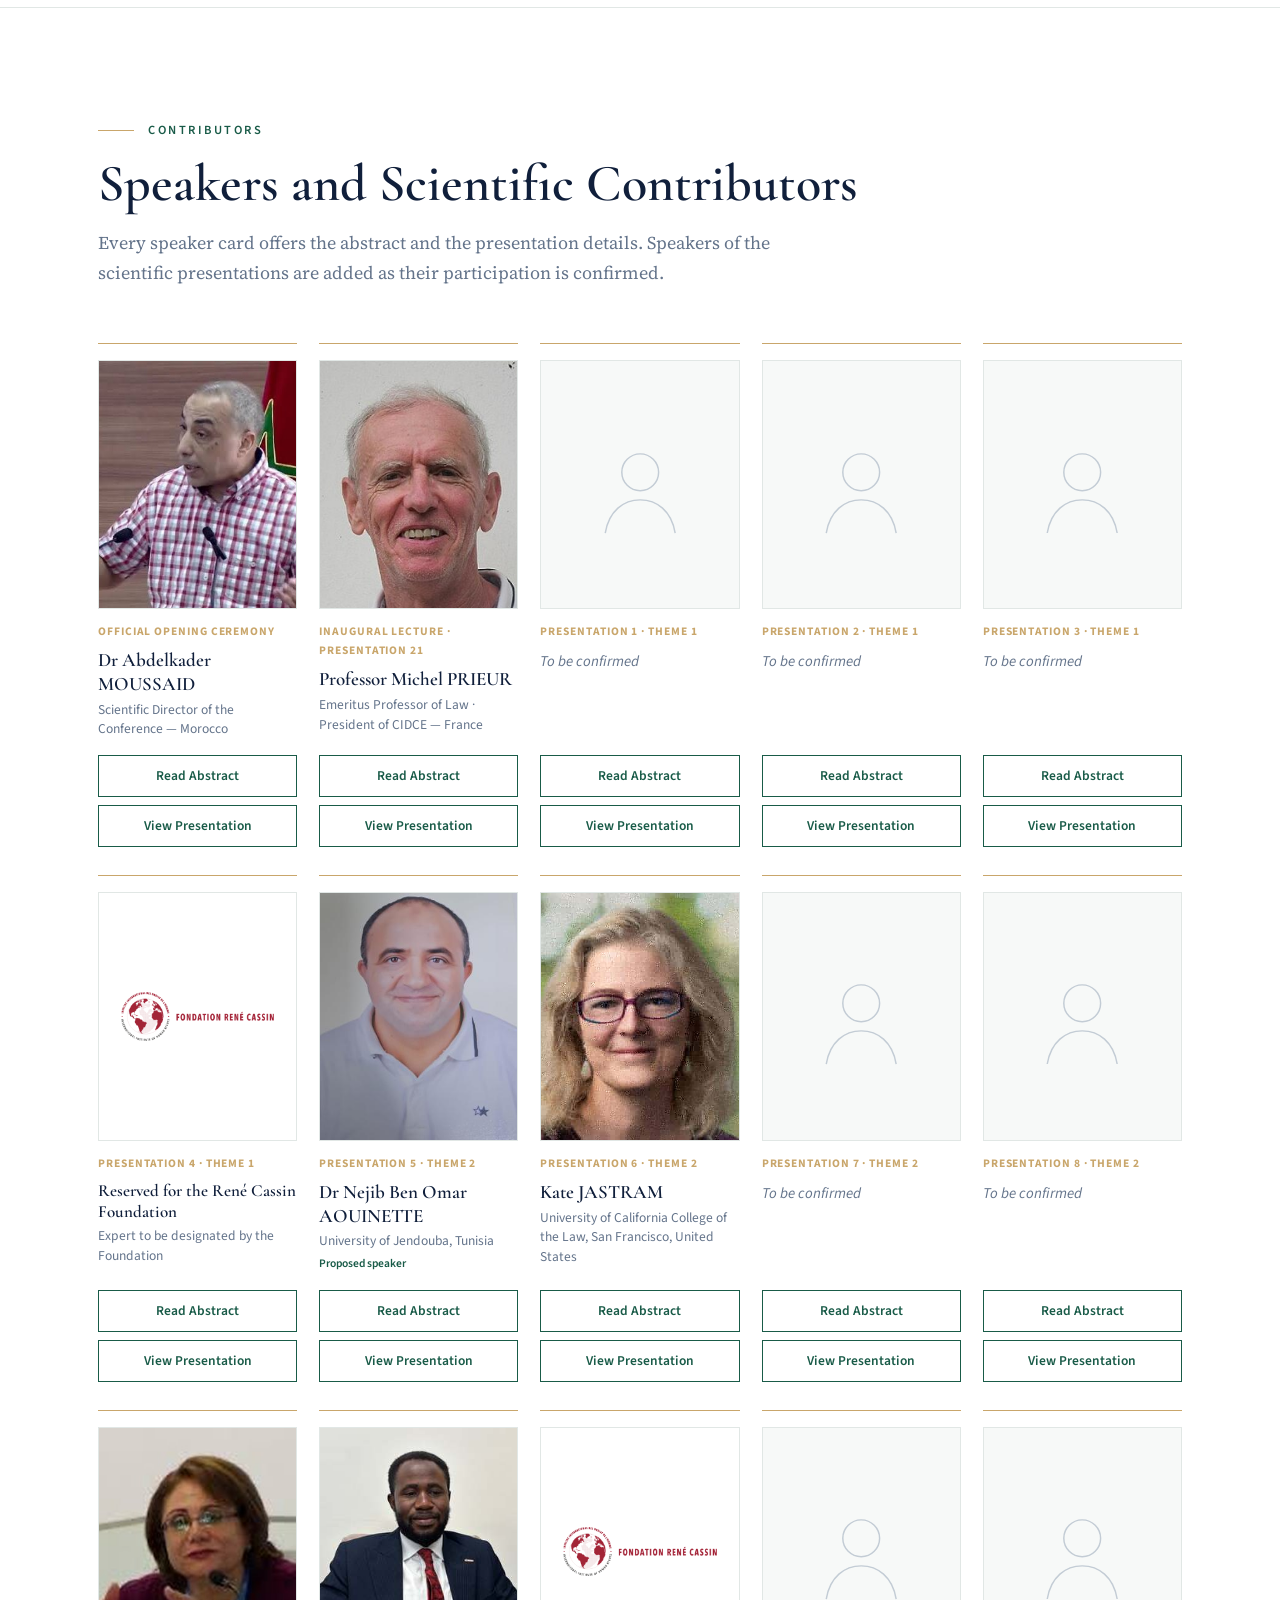
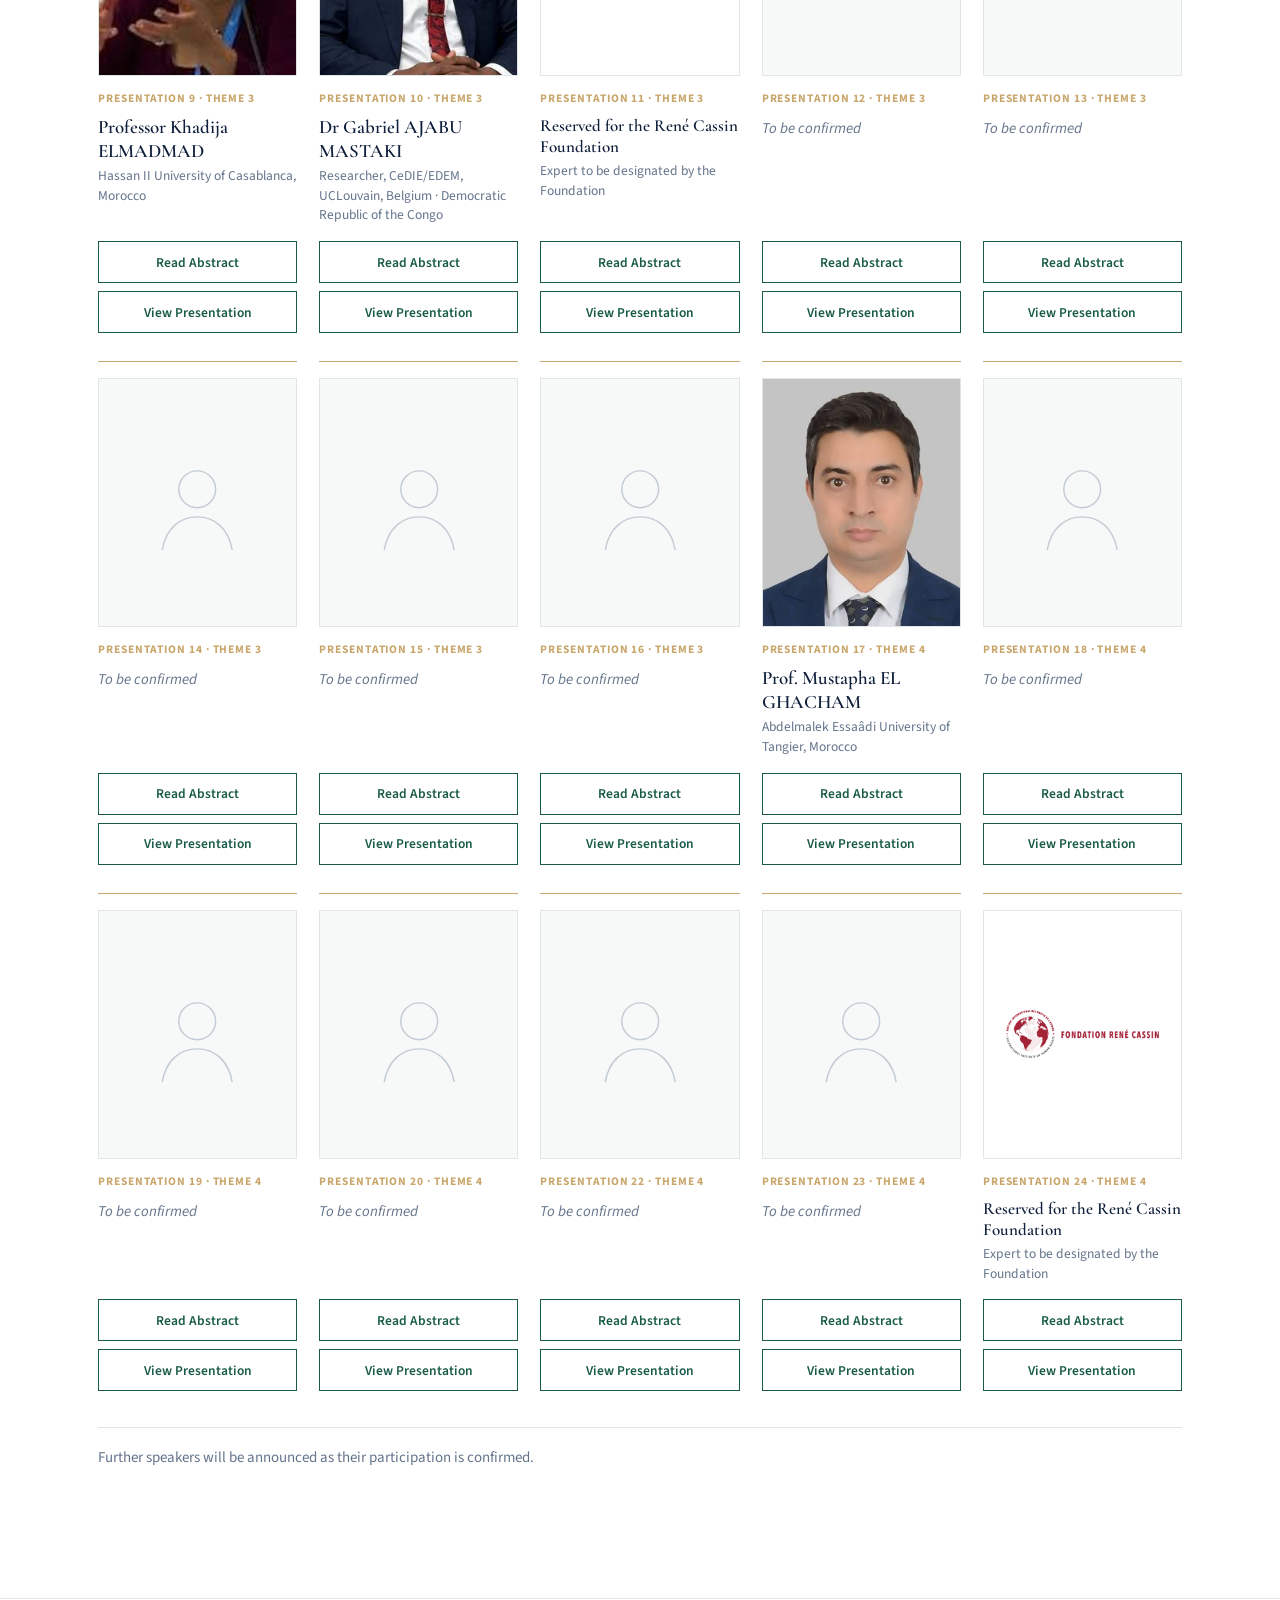
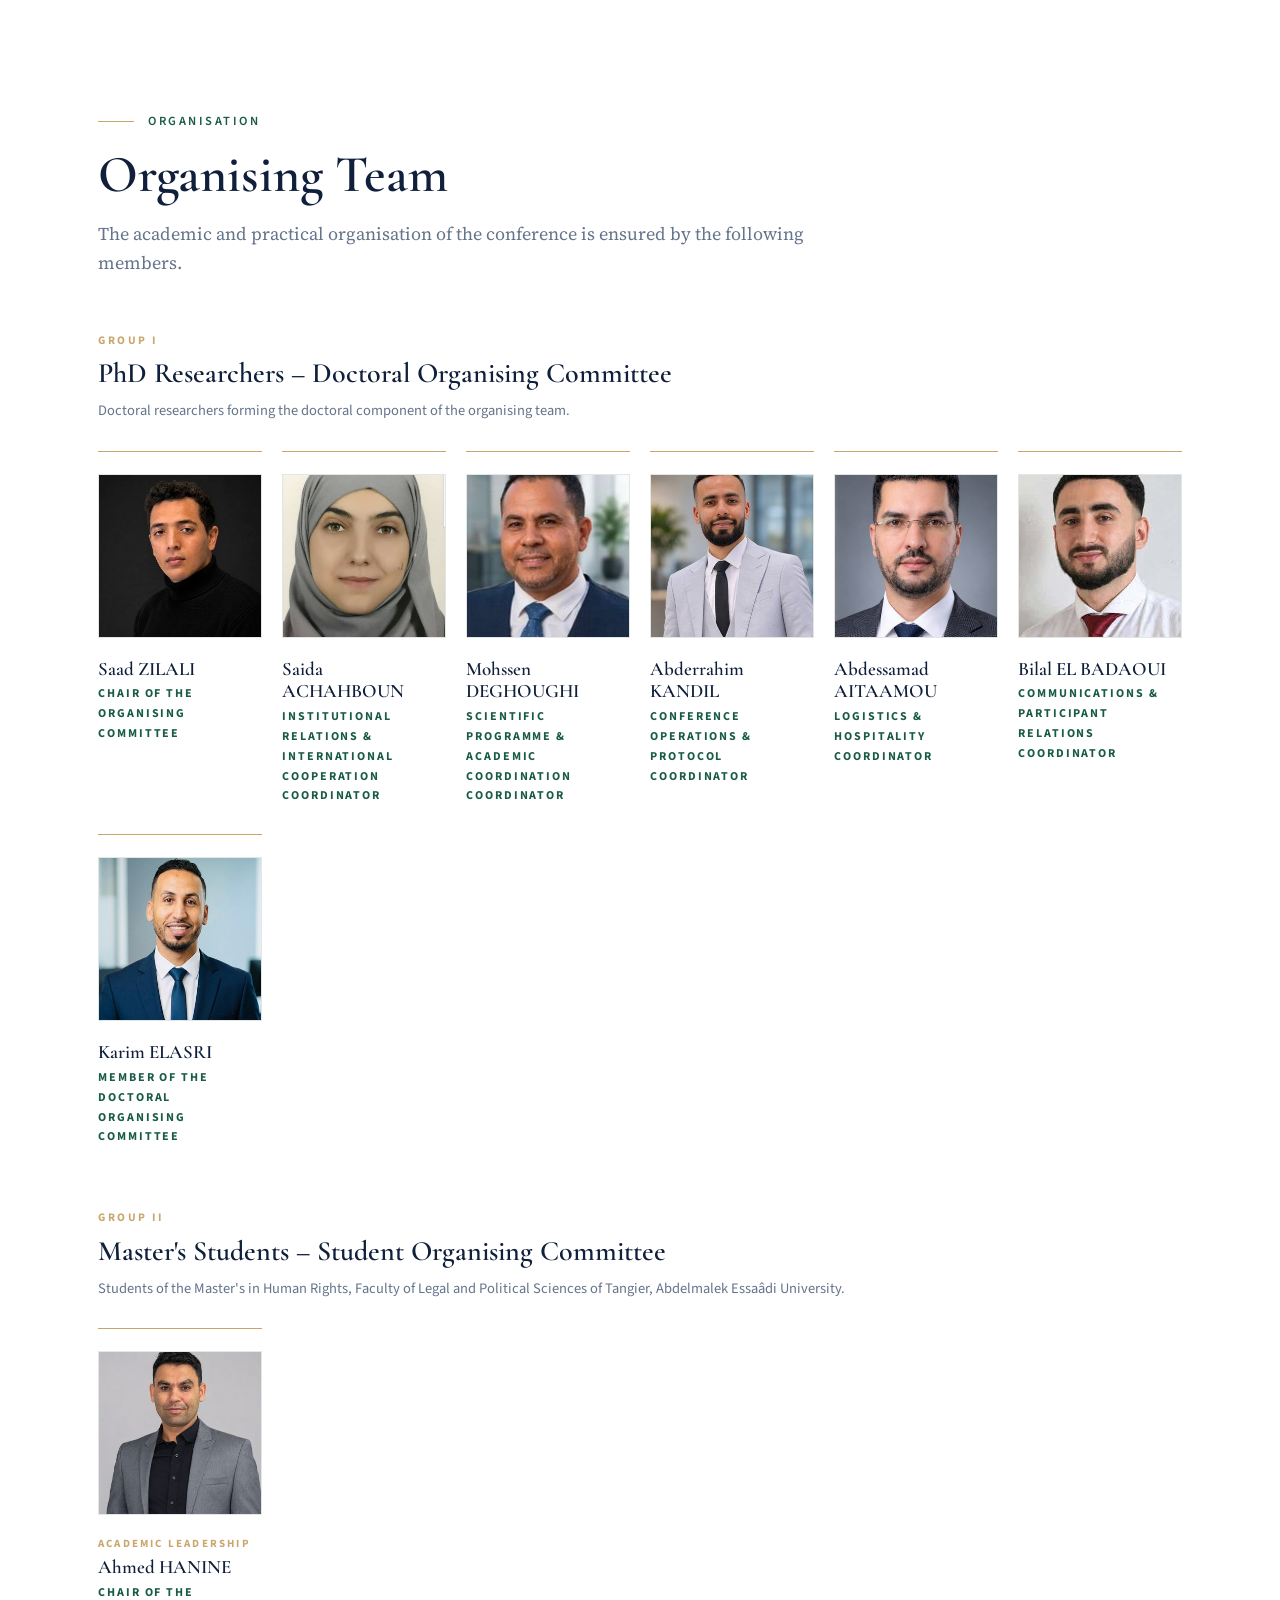
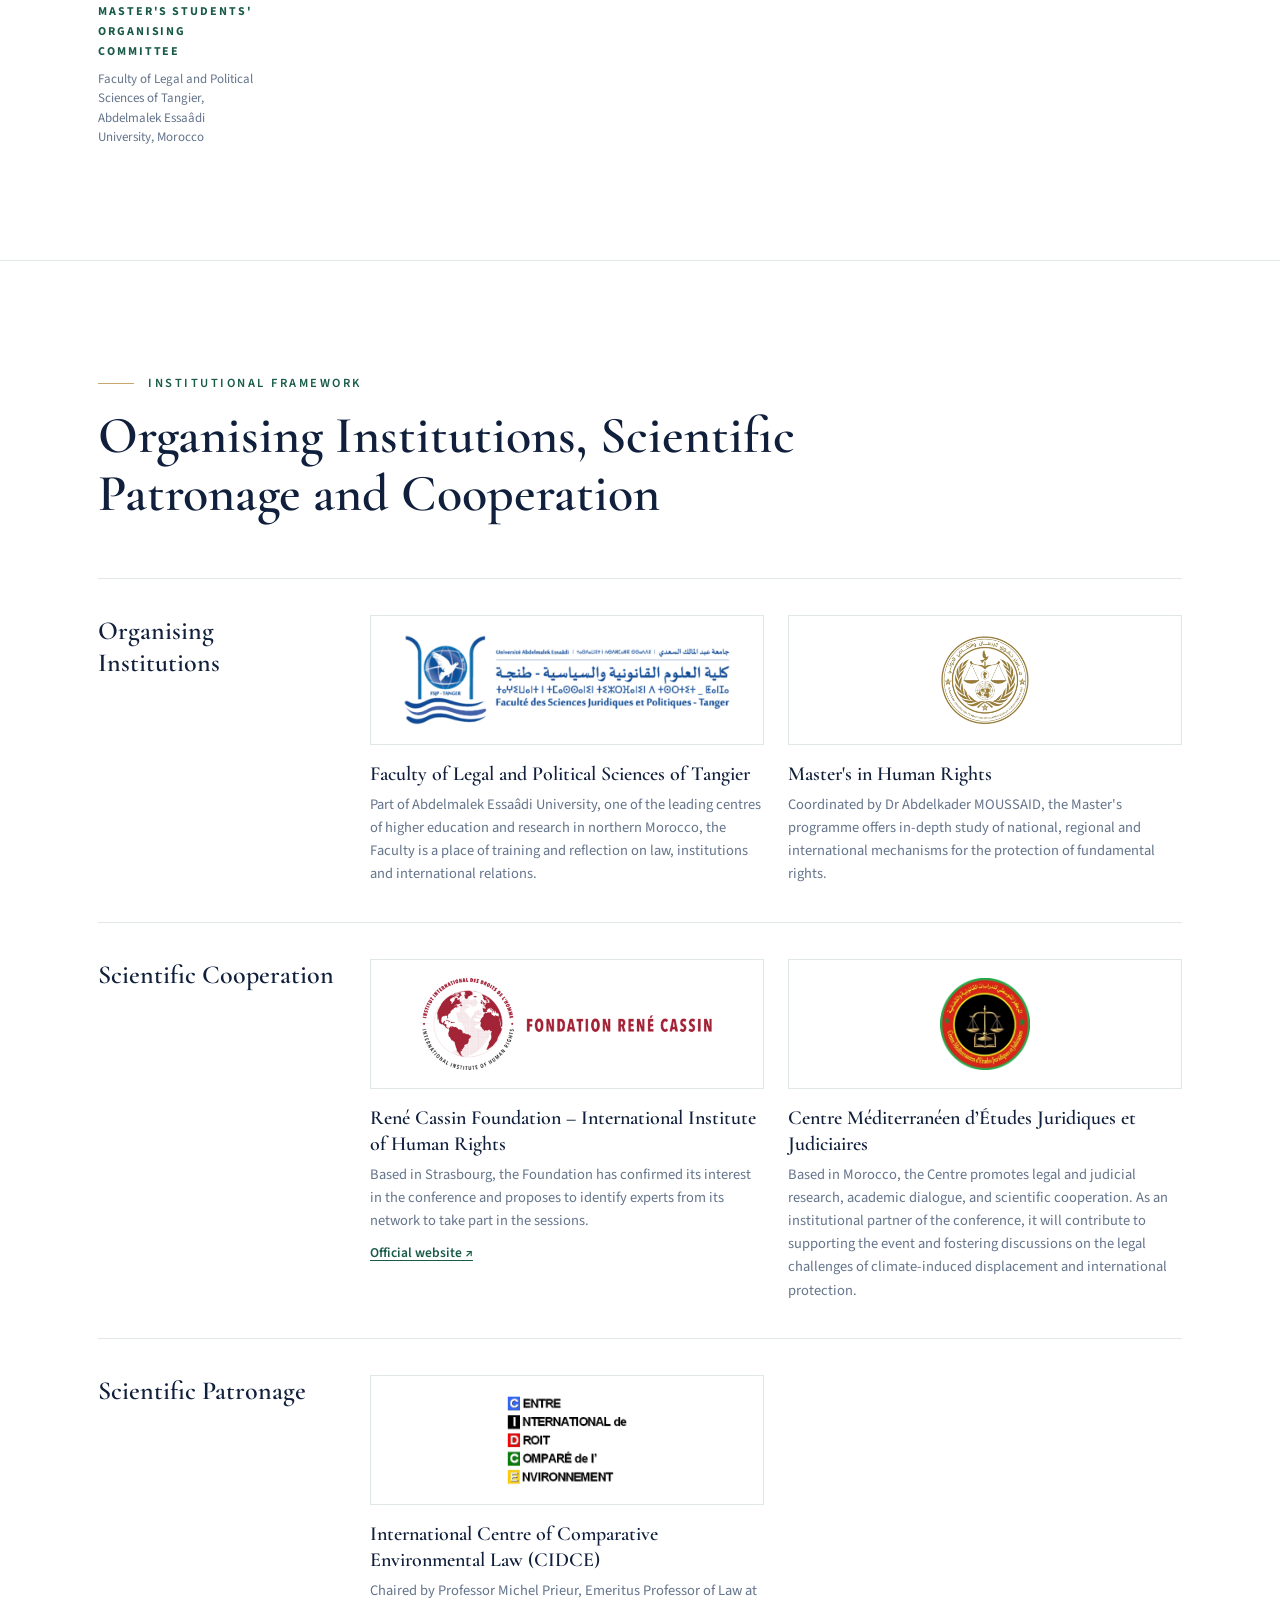
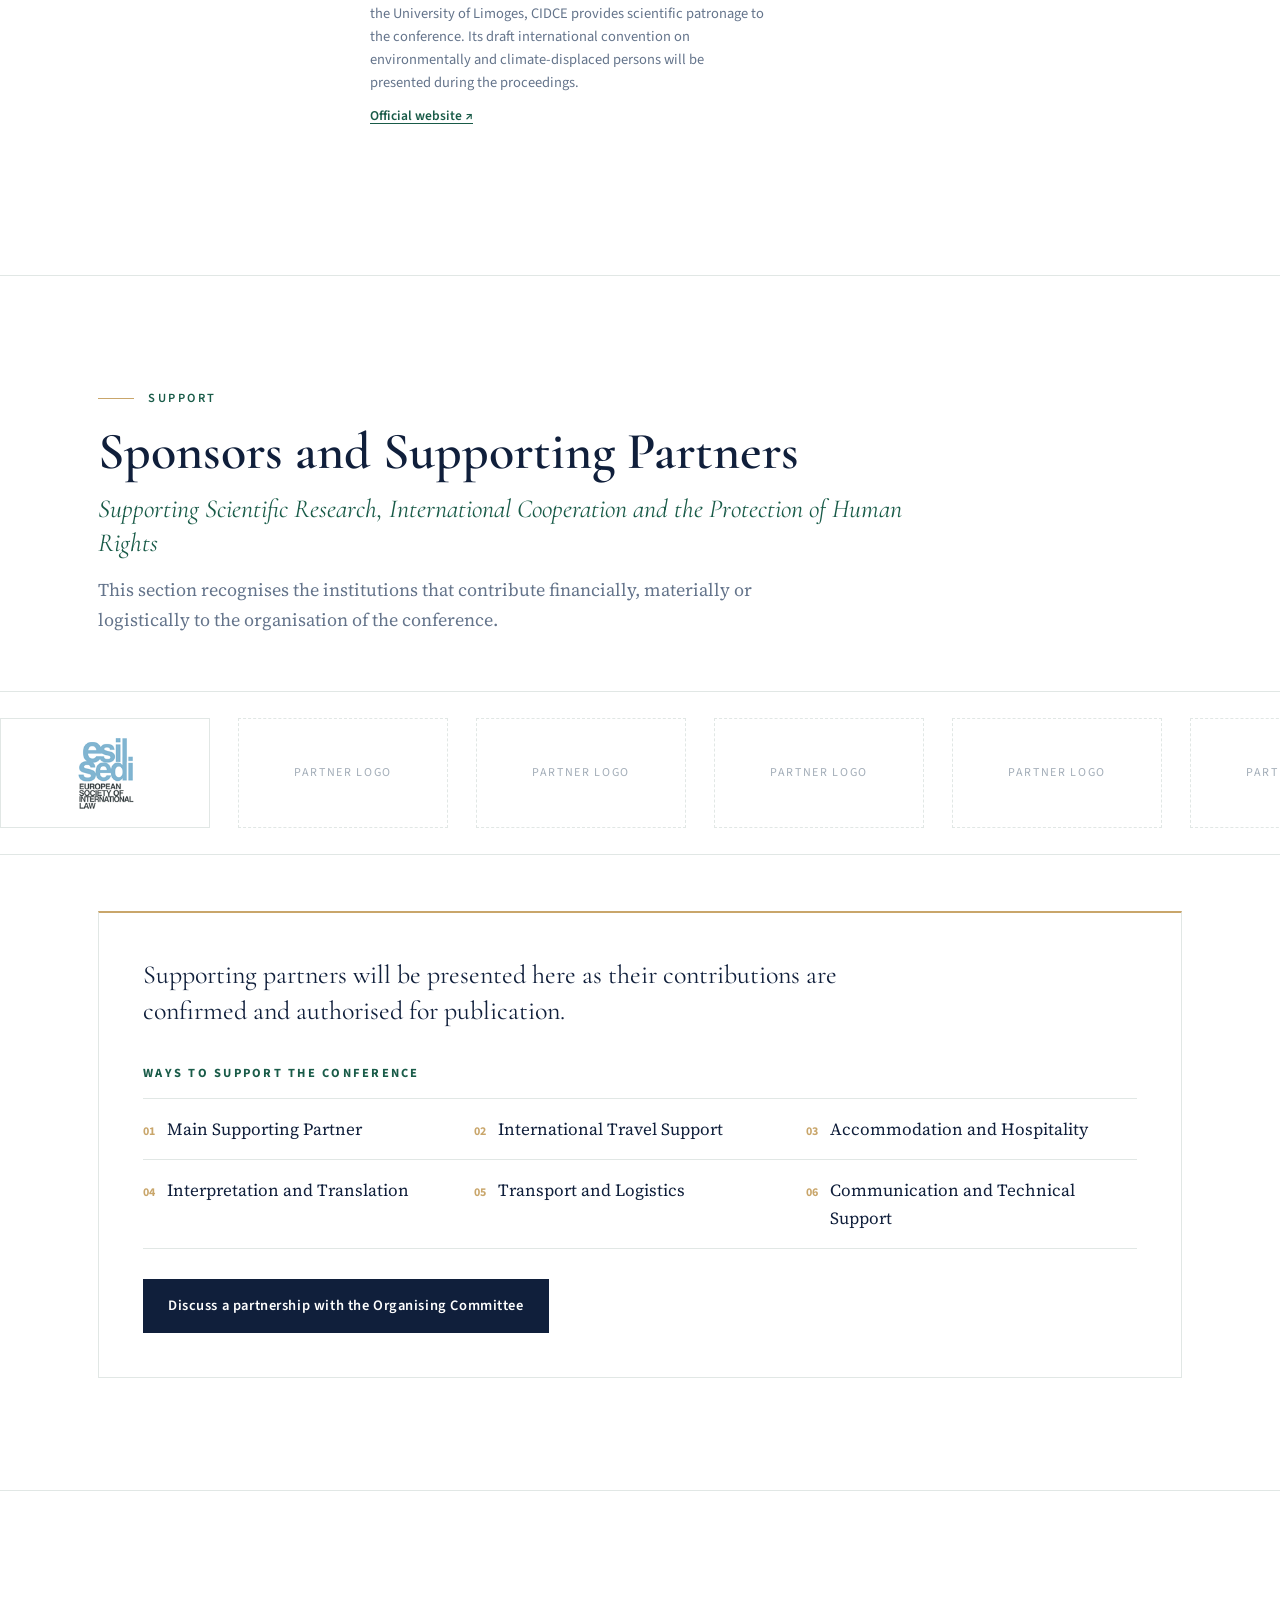
==== commit 47f304f7: "Organising team: add Karim ELASRI (Doctoral Organising Committee)" ====
--- a/index.html
+++ b/index.html
@@ -2409,6 +2409,14 @@
             <div class="role">Communications &amp; Participant Relations Coordinator
             </div>
           </article>
+          <article class="person member">
+            <div class="portrait"><img src="assets/img/people/karim-elasri.jpg" alt="Karim ELASRI" loading="lazy">
+            </div>
+            <h3>Karim ELASRI
+            </h3>
+            <div class="role">Member of the Doctoral Organising Committee
+            </div>
+          </article>
         </div>
       </div>
       <div class="org-group" aria-labelledby="org-master">
